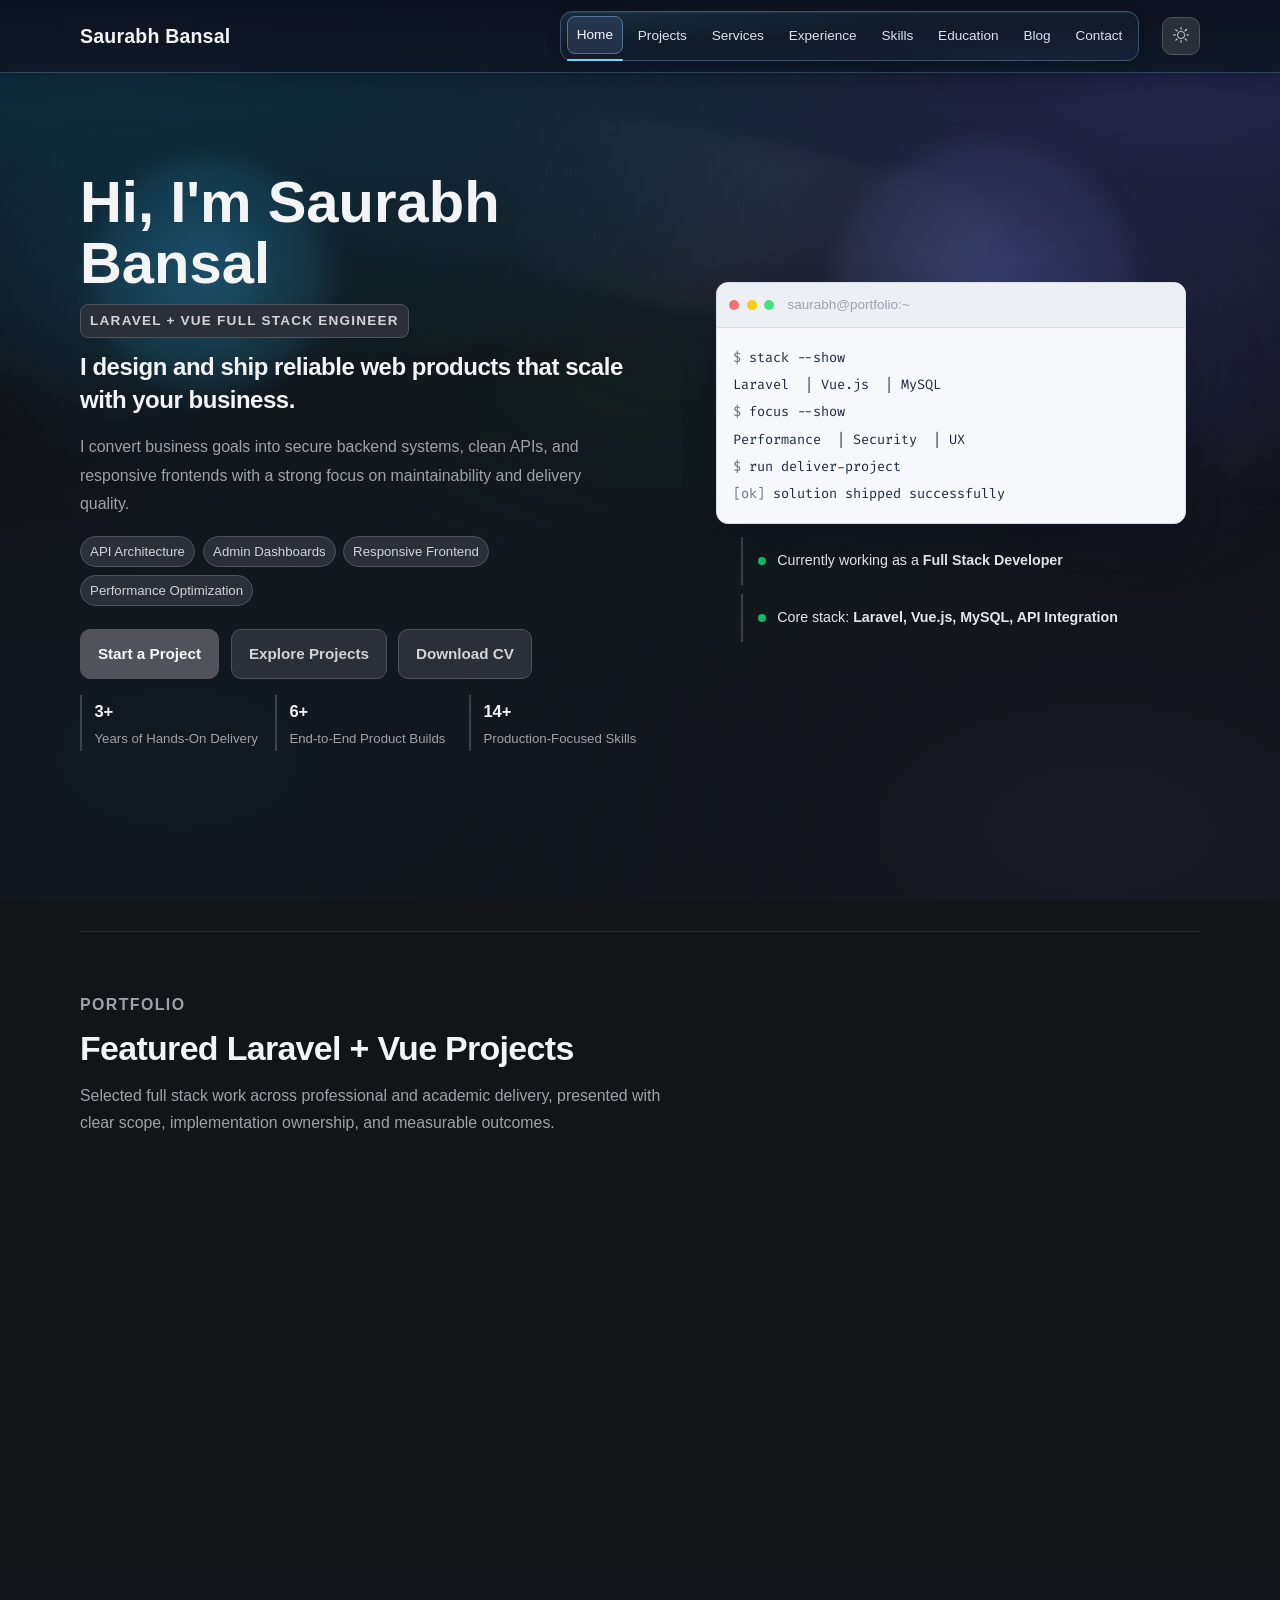
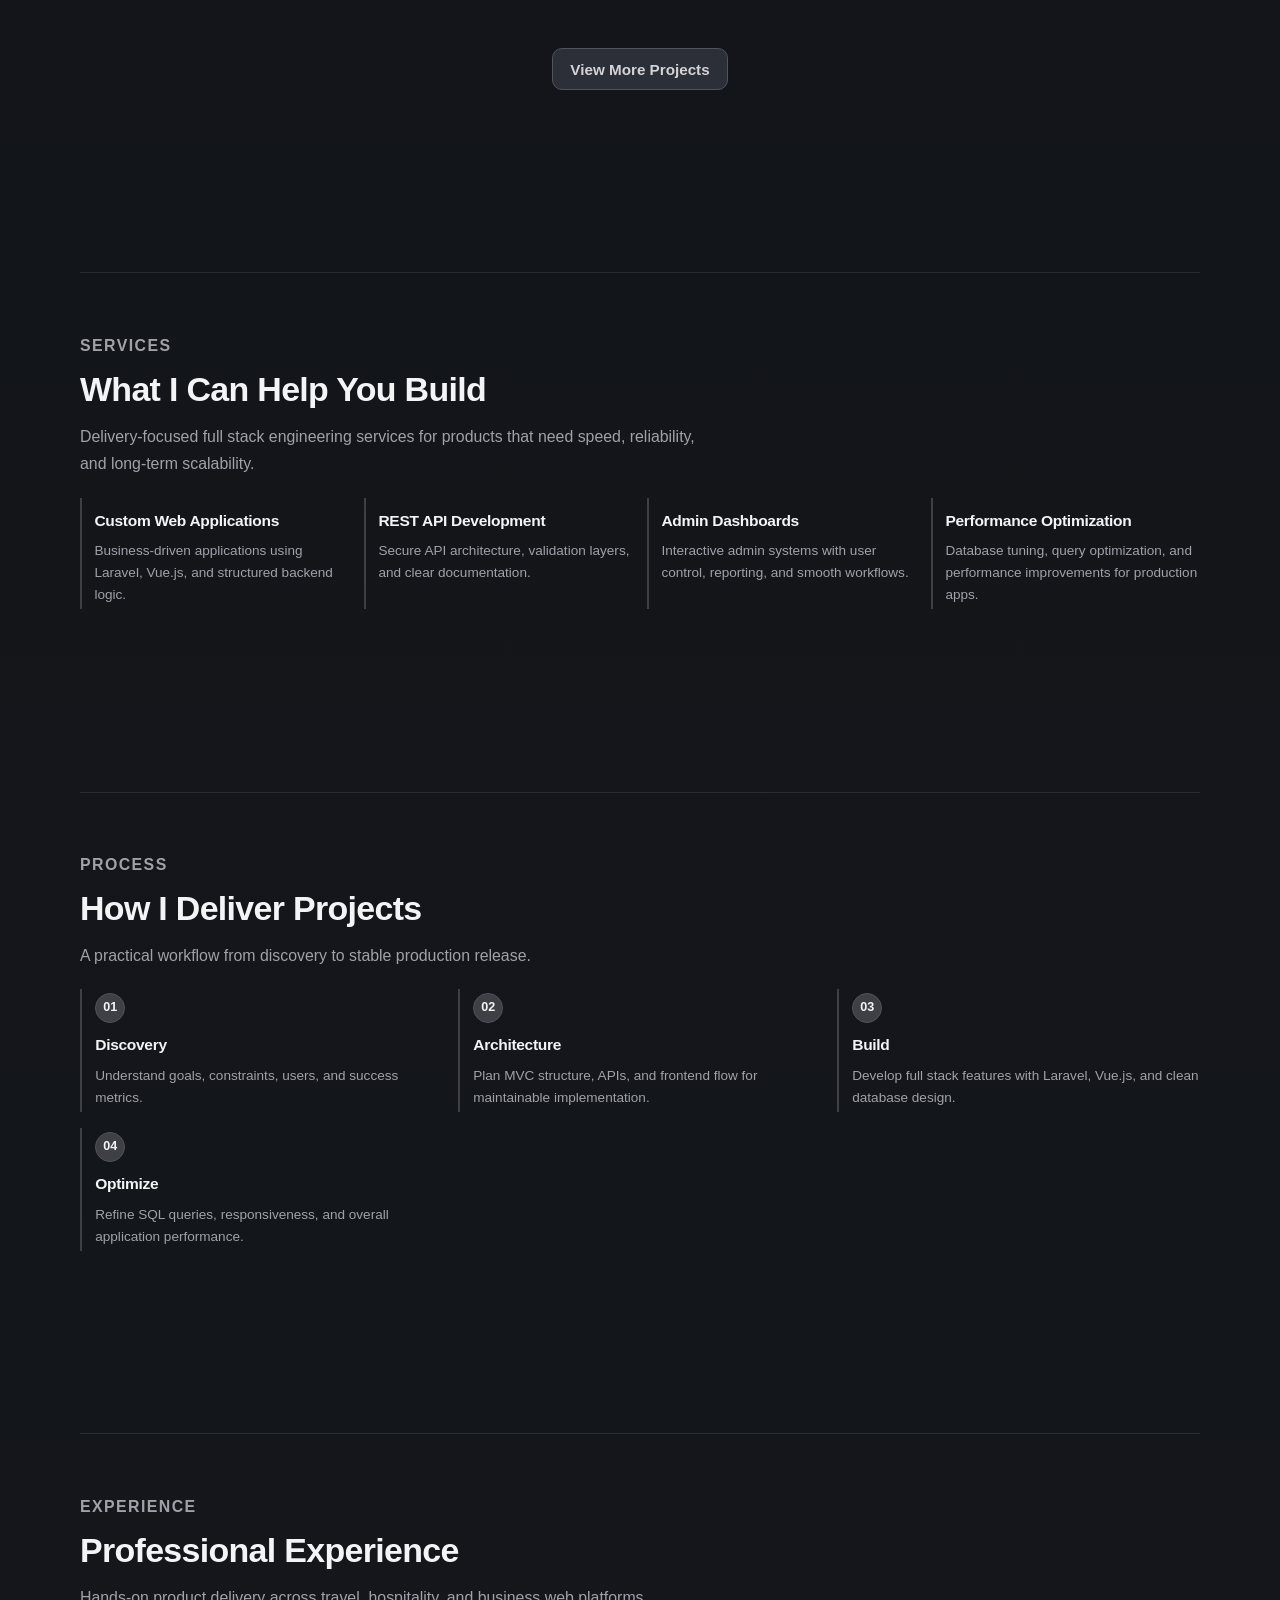
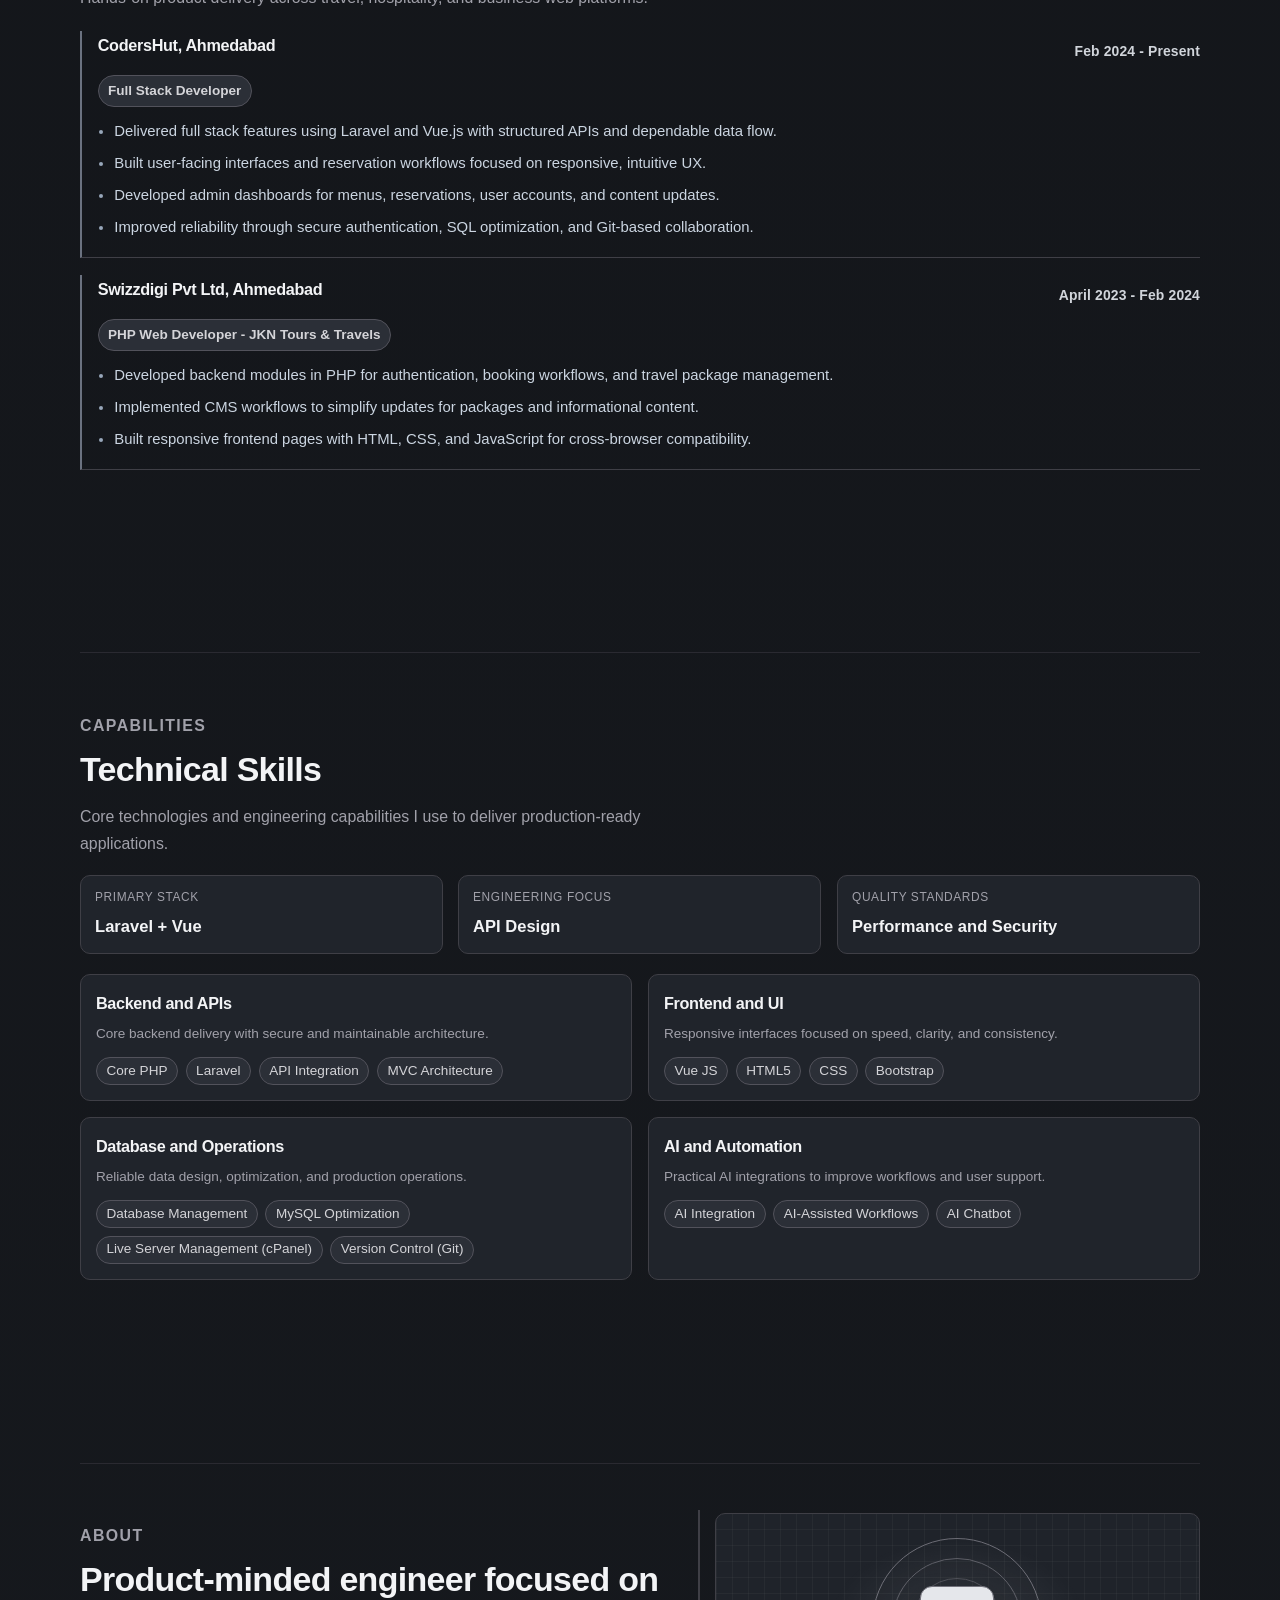
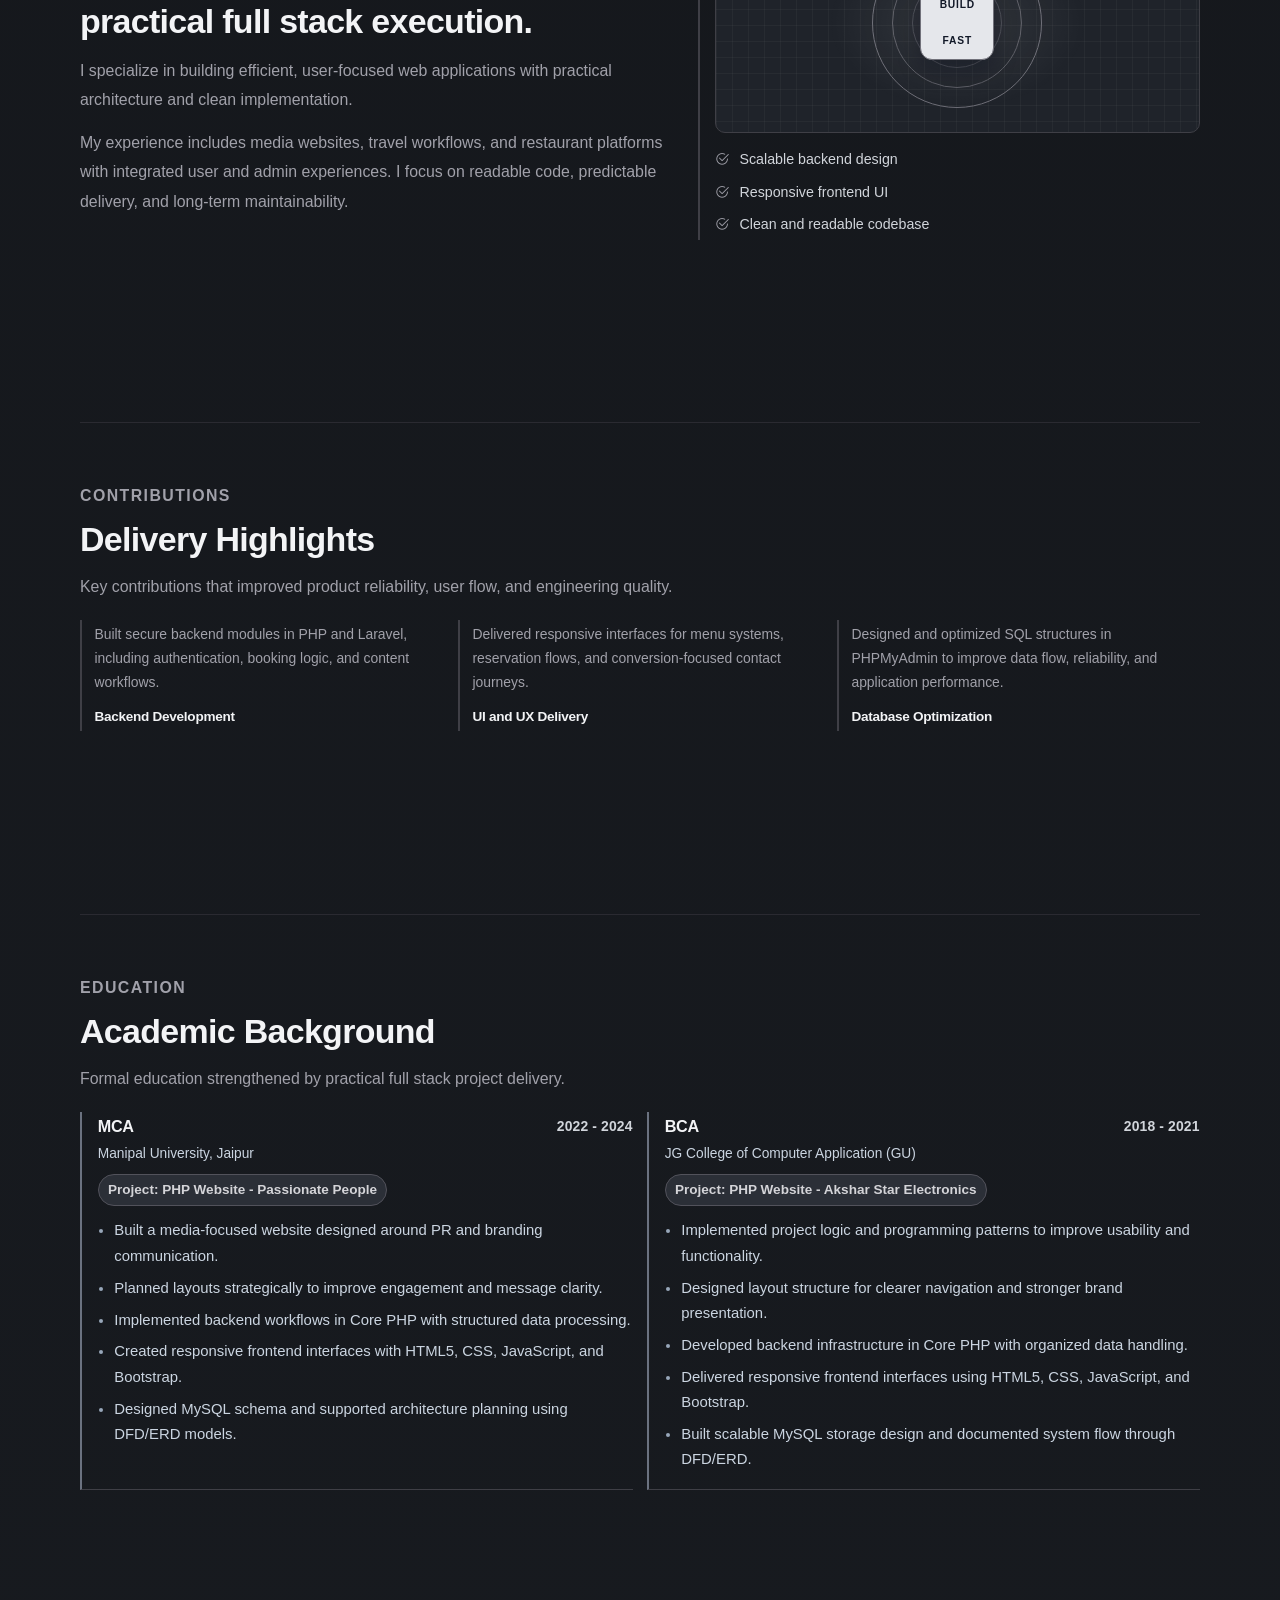
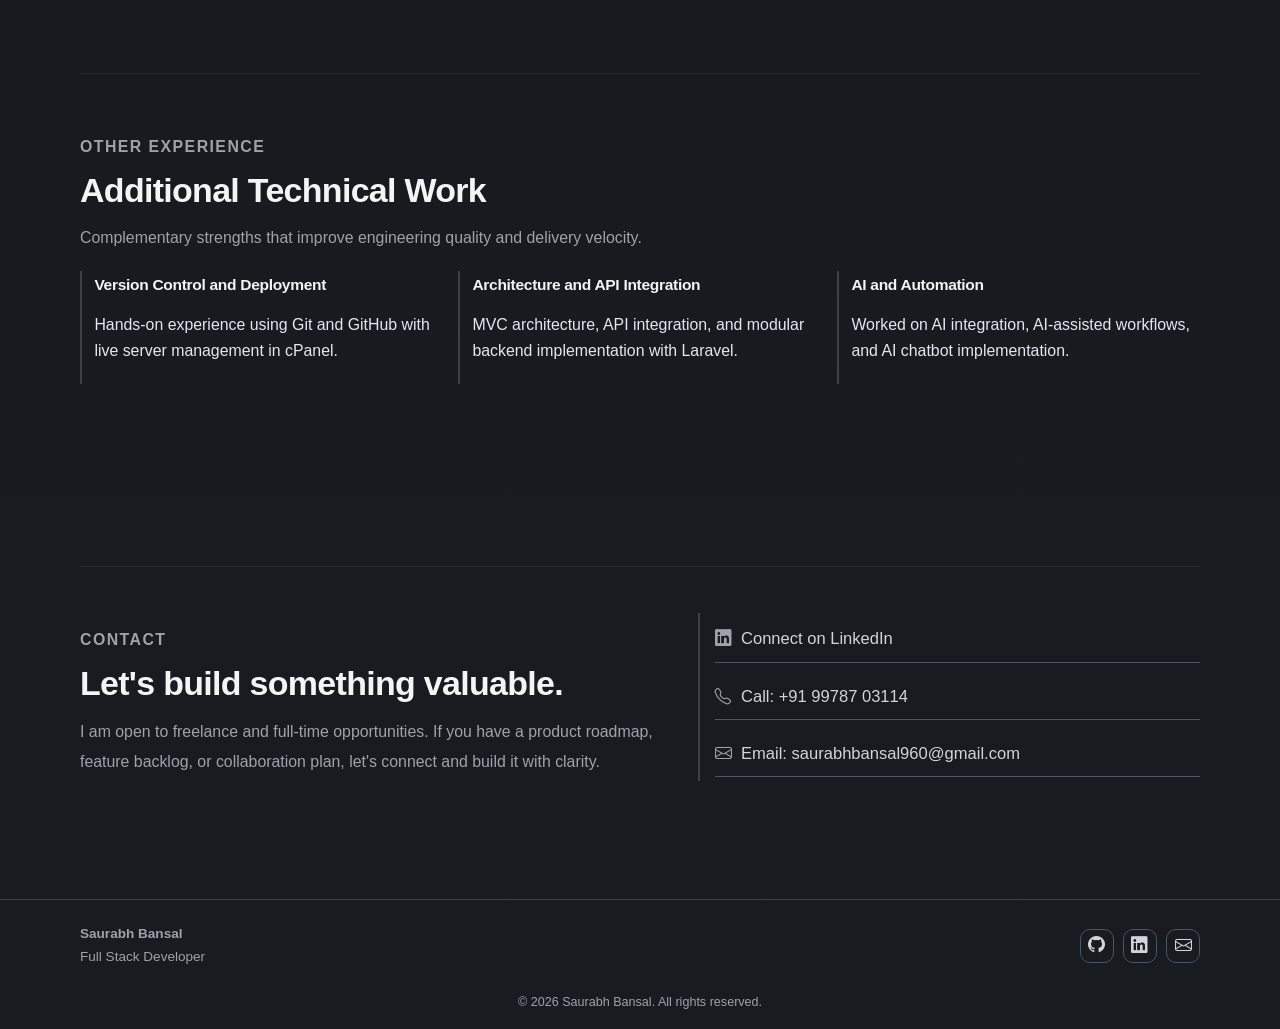
==== index.html @ fc2e07f8 "Light theme optimized" ====
<!DOCTYPE html>
<html lang="en">
  <head>
    <meta charset="utf-8" />
    <meta http-equiv="X-UA-Compatible" content="IE=edge" />
    <title>Saurabh Bansal | Laravel + Vue Full Stack Developer</title>
    <meta name="viewport" content="width=device-width, initial-scale=1" />
    <meta
      name="description"
      content="Saurabh Bansal is a Laravel + Vue full stack developer building scalable web applications, secure APIs, responsive dashboards, and performance-focused digital products."
    />
    <meta
      name="keywords"
      content="Saurabh Bansal, Laravel Developer, Vue.js Developer, Full Stack Developer, PHP Developer, MySQL, REST API Development, Admin Dashboard Development, Portfolio"
    />
    <meta name="robots" content="index, follow" />
    <meta name="author" content="Saurabh Bansal" />
    <link rel="canonical" href="/" />
    <meta property="og:type" content="website" />
    <meta property="og:title" content="Saurabh Bansal | Laravel + Vue Full Stack Developer" />
    <meta
      property="og:description"
      content="Portfolio of Saurabh Bansal featuring Laravel + Vue projects, API architecture, responsive UI delivery, and full stack engineering work."
    />
    <meta property="og:site_name" content="Saurabh Bansal Portfolio" />
    <meta property="og:image" content="assets/images/logo.png" />
    <meta property="og:url" content="/" />
    <meta name="twitter:card" content="summary_large_image" />
    <meta name="twitter:title" content="Saurabh Bansal | Laravel + Vue Full Stack Developer" />
    <meta
      name="twitter:description"
      content="Explore Laravel + Vue case studies, technical skills, and full stack delivery highlights by Saurabh Bansal."
    />
    <meta name="twitter:image" content="assets/images/logo.png" />

    <link
      href="https://cdn.jsdelivr.net/npm/bootstrap-icons@1.13.1/font/bootstrap-icons.min.css"
      rel="stylesheet"
    />
    <link rel="stylesheet" href="assets/css/style.css" />
    <script src="assets/js/app.js" defer></script>

    <script type="application/ld+json">
      {
        "@context": "https://schema.org",
        "@type": "Person",
        "name": "Saurabh Bansal",
        "jobTitle": "Laravel + Vue Full Stack Developer",
        "description": "Full stack developer specializing in Laravel, Vue.js, API integration, MySQL optimization, and responsive web application delivery.",
        "email": "mailto:saurabhbansal960@gmail.com",
        "telephone": "+91 99787 03114",
        "url": "/",
        "image": "assets/images/logo.png",
        "nationality": "Indian",
        "sameAs": [
          "https://github.com/saurabhbansal999",
          "https://www.linkedin.com/in/saurabh-bansal-b73b09207/"
        ],
        "knowsAbout": [
          "Laravel",
          "Vue.js",
          "Inertia.js",
          "Bootstrap",
          "REST API",
          "MySQL",
          "PHP",
          "Full Stack Development",
          "AI Integration",
          "AI Chatbot"
        ]
      }
    </script>
  </head>

  <body>
    <header class="site-header">
      <div class="container header-inner">
        <a href="#home" class="brand">
          <span>Saurabh Bansal</span>
        </a>

        <div class="header-actions">
          <nav id="navMenu" class="main-nav" aria-label="Primary">
            <a href="#home">Home</a>
            <a href="#projects">Projects</a>
            <a href="#services">Services</a>
            <a href="#experience">Experience</a>
            <a href="#skills">Skills</a>
            <a href="#education">Education</a>
            <a href="#blog">Blog</a>
            <a href="#contact">Contact</a>
          </nav>
        </div>

        <div class="header-controls">
          <button id="themeToggle" class="btn btn-secondary theme-toggle" type="button" aria-label="Toggle theme">
            <i class="bi bi-moon-stars"></i>
          </button>

          <button
            class="menu-toggle"
            id="menuToggle"
            aria-label="Toggle navigation"
            aria-expanded="false"
            aria-controls="navMenu"
          >
            <span></span>
            <span></span>
            <span></span>
          </button>
        </div>
      </div>
    </header>

    <main>
      <section id="home" class="section hero-section">
        <div class="container hero-grid">
          <div class="hero-content fade-in">
            <p class="hero-name">Hi, I'm Saurabh Bansal</p>
            <p class="eyebrow hero-highlight">Laravel + Vue Full Stack Engineer</p>
            <h1 class="hero-small">I design and ship reliable web products that scale with your business.</h1>
            <p class="lead">
              I convert business goals into secure backend systems, clean APIs,
              and responsive frontends with a strong focus on maintainability and delivery quality.
            </p>
            <div class="hero-pills" aria-label="Core capabilities">
              <span>API Architecture</span>
              <span>Admin Dashboards</span>
              <span>Responsive Frontend</span>
              <span>Performance Optimization</span>
            </div>
            <div class="hero-actions">
              <a href="#contact" class="btn btn-primary">Start a Project</a>
              <a href="#projects" class="btn btn-secondary">Explore Projects</a>
              <a href="assets/pdf/Saurabh's CV.pdf" download class="btn btn-secondary">
                Download CV
              </a>
            </div>
            <div class="hero-stats" aria-label="Experience highlights">
              <article class="stat-card">
                <p class="stat-value">3+</p>
                <p class="stat-label">Years of Hands-On Delivery</p>
              </article>
              <article class="stat-card">
                <p class="stat-value">6+</p>
                <p class="stat-label">End-to-End Product Builds</p>
              </article>
              <article class="stat-card">
                <p class="stat-value">14+</p>
                <p class="stat-label">Production-Focused Skills</p>
              </article>
            </div>
          </div>

          <div class="hero-visual fade-in-delay">
            <div class="code-showcase terminal-showcase" aria-label="Terminal preview">
              <div class="code-head terminal-head">
                <span class="dot red"></span>
                <span class="dot yellow"></span>
                <span class="dot green"></span>
                <span class="file-name">saurabh@portfolio:~</span>
              </div>
              <pre><code><span class="prompt">$</span> stack --show
Laravel  | Vue.js  | MySQL
<span class="prompt">$</span> focus --show
Performance  | Security  | UX
<span class="prompt">$</span> run deliver-project
<span class="ok">[ok]</span> solution shipped successfully</code></pre>
            </div>
            <div class="hero-snapshot" aria-label="Current role and stack">
              <div class="status-card">
                <span class="status-dot" aria-hidden="true"></span>
                Currently working as a <strong>Full Stack Developer</strong>
              </div>
              <div class="status-card">
                <span class="status-dot" aria-hidden="true"></span>
                Core stack: <strong>Laravel, Vue.js, MySQL, API Integration</strong>
              </div>
            </div>
          </div>
        </div>
      </section>

      <section id="projects" class="section">
        <div class="container">
          <div class="section-head">
            <p class="eyebrow">Portfolio</p>
            <h2>Featured Laravel + Vue Projects</h2>
            <p>
              Selected full stack work across professional and academic delivery,
              presented with clear scope, implementation ownership, and measurable outcomes.
            </p>
          </div>

          <div id="projectsGrid" class="projects-grid"></div>

          <div class="center-wrap">
            <button id="viewAllProjects" class="btn btn-secondary" type="button">
              View More Projects
            </button>
          </div>
        </div>
      </section>

      <section id="services" class="section">
        <div class="container">
          <div class="section-head">
            <p class="eyebrow">Services</p>
            <h2>What I Can Help You Build</h2>
            <p>
              Delivery-focused full stack engineering services for products that need
              speed, reliability, and long-term scalability.
            </p>
          </div>
          <div class="services-grid">
            <article class="info-card">
              <h3>Custom Web Applications</h3>
              <p>Business-driven applications using Laravel, Vue.js, and structured backend logic.</p>
            </article>
            <article class="info-card">
              <h3>REST API Development</h3>
              <p>Secure API architecture, validation layers, and clear documentation.</p>
            </article>
            <article class="info-card">
              <h3>Admin Dashboards</h3>
              <p>Interactive admin systems with user control, reporting, and smooth workflows.</p>
            </article>
            <article class="info-card">
              <h3>Performance Optimization</h3>
              <p>Database tuning, query optimization, and performance improvements for production apps.</p>
            </article>
          </div>
        </div>
      </section>

      <section id="process" class="section">
        <div class="container">
          <div class="section-head">
            <p class="eyebrow">Process</p>
            <h2>How I Deliver Projects</h2>
            <p>A practical workflow from discovery to stable production release.</p>
          </div>
          <div class="process-grid">
            <article class="process-step"><span>01</span><h3>Discovery</h3><p>Understand goals, constraints, users, and success metrics.</p></article>
            <article class="process-step"><span>02</span><h3>Architecture</h3><p>Plan MVC structure, APIs, and frontend flow for maintainable implementation.</p></article>
            <article class="process-step"><span>03</span><h3>Build</h3><p>Develop full stack features with Laravel, Vue.js, and clean database design.</p></article>
            <article class="process-step"><span>04</span><h3>Optimize</h3><p>Refine SQL queries, responsiveness, and overall application performance.</p></article>
          </div>
        </div>
      </section>

      <section id="experience" class="section">
        <div class="container">
          <div class="section-head">
            <p class="eyebrow">Experience</p>
            <h2>Professional Experience</h2>
            <p>Hands-on product delivery across travel, hospitality, and business web platforms.</p>
          </div>
          <div class="timeline">
            <article class="timeline-item">
              <div class="timeline-top">
                <h3>CodersHut, Ahmedabad</h3>
                <p class="timeline-meta">Feb 2024 - Present</p>
              </div>
              <p class="timeline-role">Full Stack Developer</p>
              <ul class="detail-list">
                <li>Delivered full stack features using Laravel and Vue.js with structured APIs and dependable data flow.</li>
                <li>Built user-facing interfaces and reservation workflows focused on responsive, intuitive UX.</li>
                <li>Developed admin dashboards for menus, reservations, user accounts, and content updates.</li>
                <li>Improved reliability through secure authentication, SQL optimization, and Git-based collaboration.</li>
              </ul>
            </article>
            <article class="timeline-item">
              <div class="timeline-top">
                <h3>Swizzdigi Pvt Ltd, Ahmedabad</h3>
                <p class="timeline-meta">April 2023 - Feb 2024</p>
              </div>
              <p class="timeline-role">PHP Web Developer - JKN Tours & Travels</p>
              <ul class="detail-list">
                <li>Developed backend modules in PHP for authentication, booking workflows, and travel package management.</li>
                <li>Implemented CMS workflows to simplify updates for packages and informational content.</li>
                <li>Built responsive frontend pages with HTML, CSS, and JavaScript for cross-browser compatibility.</li>
              </ul>
            </article>
          </div>
        </div>
      </section>

      <section id="skills" class="section">
        <div class="container">
          <div class="section-head">
            <p class="eyebrow">Capabilities</p>
            <h2>Technical Skills</h2>
            <p>
              Core technologies and engineering capabilities I use to deliver production-ready applications.
            </p>
          </div>

          <div class="skills-summary">
            <div class="metric-card">
              <p class="metric-label">Primary Stack</p>
              <p class="metric-value">Laravel + Vue</p>
            </div>
            <div class="metric-card">
              <p class="metric-label">Engineering Focus</p>
              <p class="metric-value">API Design</p>
            </div>
            <div class="metric-card">
              <p class="metric-label">Quality Standards</p>
              <p class="metric-value">Performance and Security</p>
            </div>
          </div>

          <div class="skills-grid">
            <article class="skill-cluster">
              <h3>Backend and APIs</h3>
              <p class="skill-note">Core backend delivery with secure and maintainable architecture.</p>
              <ul class="skill-list">
                <li><span>Core PHP</span></li>
                <li><span>Laravel</span></li>
                <li><span>API Integration</span></li>
                <li><span>MVC Architecture</span></li>
              </ul>
            </article>
            <article class="skill-cluster">
              <h3>Frontend and UI</h3>
              <p class="skill-note">Responsive interfaces focused on speed, clarity, and consistency.</p>
              <ul class="skill-list">
                <li><span>Vue JS</span></li>
                <li><span>HTML5</span></li>
                <li><span>CSS</span></li>
                <li><span>Bootstrap</span></li>
              </ul>
            </article>
            <article class="skill-cluster">
              <h3>Database and Operations</h3>
              <p class="skill-note">Reliable data design, optimization, and production operations.</p>
              <ul class="skill-list">
                <li><span>Database Management</span></li>
                <li><span>MySQL Optimization</span></li>
                <li><span>Live Server Management (cPanel)</span></li>
                <li><span>Version Control (Git)</span></li>
              </ul>
            </article>
            <article class="skill-cluster">
              <h3>AI and Automation</h3>
              <p class="skill-note">Practical AI integrations to improve workflows and user support.</p>
              <ul class="skill-list">
                <li><span>AI Integration</span></li>
                <li><span>AI-Assisted Workflows</span></li>
                <li><span>AI Chatbot</span></li>
              </ul>
            </article>
          </div>
        </div>
      </section>

      <section id="about" class="section">
        <div class="container about-grid">
          <div>
            <div class="section-head left">
              <p class="eyebrow">About</p>
              <h2>Product-minded engineer focused on practical full stack execution.</h2>
            </div>
            <p class="about-text">
              I specialize in building efficient, user-focused web applications
              with practical architecture and clean implementation.
            </p>
            <p class="about-text">
              My experience includes media websites, travel workflows, and
              restaurant platforms with integrated user and admin experiences.
              I focus on readable code, predictable delivery, and long-term maintainability.
            </p>
          </div>

          <aside class="about-panel">
            <div class="about-crazy" aria-hidden="true">
              <span class="orbit orbit-a"></span>
              <span class="orbit orbit-b"></span>
              <span class="orbit orbit-c"></span>
              <div class="core-chip">
                <span>BUILD</span>
                <span>FAST</span>
              </div>
            </div>
            <ul>
              <li><i class="bi bi-check2-circle"></i> Scalable backend design</li>
              <li><i class="bi bi-check2-circle"></i> Responsive frontend UI</li>
              <li><i class="bi bi-check2-circle"></i> Clean and readable codebase</li>
            </ul>
          </aside>
        </div>
      </section>

      <section id="testimonials" class="section">
        <div class="container">
          <div class="section-head">
            <p class="eyebrow">Contributions</p>
            <h2>Delivery Highlights</h2>
            <p>Key contributions that improved product reliability, user flow, and engineering quality.</p>
          </div>
          <div class="testimonial-grid">
            <article class="testimonial-card">
              <p>Built secure backend modules in PHP and Laravel, including authentication, booking logic, and content workflows.</p>
              <h3>Backend Development</h3>
            </article>
            <article class="testimonial-card">
              <p>Delivered responsive interfaces for menu systems, reservation flows, and conversion-focused contact journeys.</p>
              <h3>UI and UX Delivery</h3>
            </article>
            <article class="testimonial-card">
              <p>Designed and optimized SQL structures in PHPMyAdmin to improve data flow, reliability, and application performance.</p>
              <h3>Database Optimization</h3>
            </article>
          </div>
        </div>
      </section>

      <section id="education" class="section">
        <div class="container">
          <div class="section-head">
            <p class="eyebrow">Education</p>
            <h2>Academic Background</h2>
            <p>Formal education strengthened by practical full stack project delivery.</p>
          </div>
          <div class="cert-grid">
            <article class="edu-card">
              <div class="edu-top">
                <h3>MCA</h3>
                <p class="edu-meta">2022 - 2024</p>
              </div>
              <p class="edu-org">Manipal University, Jaipur</p>
              <p class="timeline-role edu-role">Project: PHP Website - Passionate People</p>
              <ul class="detail-list">
                <li>Built a media-focused website designed around PR and branding communication.</li>
                <li>Planned layouts strategically to improve engagement and message clarity.</li>
                <li>Implemented backend workflows in Core PHP with structured data processing.</li>
                <li>Created responsive frontend interfaces with HTML5, CSS, JavaScript, and Bootstrap.</li>
                <li>Designed MySQL schema and supported architecture planning using DFD/ERD models.</li>
              </ul>
            </article>
            <article class="edu-card">
              <div class="edu-top">
                <h3>BCA</h3>
                <p class="edu-meta">2018 - 2021</p>
              </div>
              <p class="edu-org">JG College of Computer Application (GU)</p>
              <p class="timeline-role edu-role">Project: PHP Website - Akshar Star Electronics</p>
              <ul class="detail-list">
                <li>Implemented project logic and programming patterns to improve usability and functionality.</li>
                <li>Designed layout structure for clearer navigation and stronger brand presentation.</li>
                <li>Developed backend infrastructure in Core PHP with organized data handling.</li>
                <li>Delivered responsive frontend interfaces using HTML5, CSS, JavaScript, and Bootstrap.</li>
                <li>Built scalable MySQL storage design and documented system flow through DFD/ERD.</li>
              </ul>
            </article>
          </div>
        </div>
      </section>

      <section id="blog" class="section">
        <div class="container">
          <div class="section-head">
            <p class="eyebrow">Other Experience</p>
            <h2>Additional Technical Work</h2>
            <p>Complementary strengths that improve engineering quality and delivery velocity.</p>
          </div>
          <div class="blog-grid">
            <article class="info-card"><h3>Version Control and Deployment</h3><p>Hands-on experience using Git and GitHub with live server management in cPanel.</p></article>
            <article class="info-card"><h3>Architecture and API Integration</h3><p>MVC architecture, API integration, and modular backend implementation with Laravel.</p></article>
            <article class="info-card"><h3>AI and Automation</h3><p>Worked on AI integration, AI-assisted workflows, and AI chatbot implementation.</p></article>
          </div>
        </div>
      </section>

      <section id="contact" class="section">
        <div class="container contact-grid">
          <div>
            <div class="section-head left">
              <p class="eyebrow">Contact</p>
              <h2>Let's build something valuable.</h2>
            </div>
            <p class="about-text">
              I am open to freelance and full-time opportunities.
              If you have a product roadmap, feature backlog, or collaboration plan,
              let's connect and build it with clarity.
            </p>
          </div>

          <div class="contact-card">
            <a
              href="https://www.linkedin.com/in/saurabh-bansal-b73b09207"
              target="_blank"
              rel="noopener noreferrer"
            >
              <i class="bi bi-linkedin"></i>
              <span>Connect on LinkedIn</span>
            </a>
            <a href="tel:+919978703114">
              <i class="bi bi-telephone"></i>
              <span>Call: +91 99787 03114</span>
            </a>
            <a href="mailto:saurabhbansal960@gmail.com">
              <i class="bi bi-envelope"></i>
              <span>Email: saurabhbansal960@gmail.com</span>
            </a>
          </div>
        </div>
      </section>
    </main>

    <footer class="site-footer">
      <div class="container footer-inner">
        <div>
          <p class="footer-brand">Saurabh Bansal</p>
          <p>Full Stack Developer</p>
        </div>
        <div class="footer-links">
          <a href="https://github.com/saurabhbansal999" target="_blank" rel="noopener noreferrer">
            <i class="bi bi-github"></i>
          </a>
          <a
            href="https://www.linkedin.com/in/saurabh-bansal-b73b09207"
            target="_blank"
            rel="noopener noreferrer"
          >
            <i class="bi bi-linkedin"></i>
          </a>
          <a href="mailto:saurabhbansal960@gmail.com">
            <i class="bi bi-envelope"></i>
          </a>
        </div>
      </div>
      <p class="copyright">&copy; 2026 Saurabh Bansal. All rights reserved.</p>
    </footer>
  </body>
</html>
---- assets/css/style.css ----
@font-face {
    font-family: 'Fira Code';
    src: url('../fonts/static/FiraCode-Regular.ttf') format('truetype');
    font-weight: 400;
    font-style: normal;
    font-display: swap;
}

@font-face {
    font-family: 'Fira Code';
    src: url('../fonts/static/FiraCode-Medium.ttf') format('truetype');
    font-weight: 500;
    font-style: normal;
    font-display: swap;
}

@font-face {
    font-family: 'Fira Code';
    src: url('../fonts/static/FiraCode-SemiBold.ttf') format('truetype');
    font-weight: 600;
    font-style: normal;
    font-display: swap;
}

:root {
    --bg: #f2f5f9;
    --surface: #ffffff;
    --surface-alt: #f8fafc;
    --text: #0f172a;
    --muted: #526074;
    --line: #d2dae6;
    --line-soft: #e7edf4;
    --primary: #374151;
    --primary-soft: #f1f3f6;
    --shadow: 0 8px 20px rgba(15, 23, 42, 0.06);
    --radius: 14px;
    --max-width: 1120px;
    --section-space: clamp(3.6rem, 7vw, 5.6rem);
    --card-radius: 12px;
    --card-padding: 0.95rem;
}

* {
    box-sizing: border-box;
}

html {
    font-size: clamp(15px, 0.2vw + 14px, 17px);
    scroll-behavior: smooth;
}

body {
    margin: 0;
    position: relative;
    font-family: "Segoe UI", "Inter", "Roboto", "Helvetica Neue", Arial, sans-serif;
    color: var(--text);
    background: linear-gradient(180deg, #f2f5f9 0%, #f8fafc 100%);
    line-height: 1.65;
    text-size-adjust: 100%;
    -webkit-text-size-adjust: 100%;
}

body::before {
    content: "";
    position: fixed;
    inset: 0;
    pointer-events: none;
    z-index: 0;
    opacity: 0.75;
    background:
        radial-gradient(95% 65% at 12% 4%, rgba(14, 165, 233, 0.09), transparent 64%),
        radial-gradient(85% 60% at 88% 10%, rgba(99, 102, 241, 0.08), transparent 62%),
        radial-gradient(70% 56% at 50% 42%, rgba(34, 197, 94, 0.05), transparent 68%),
        radial-gradient(78% 62% at 14% 84%, rgba(14, 165, 233, 0.05), transparent 66%),
        radial-gradient(78% 62% at 86% 92%, rgba(99, 102, 241, 0.05), transparent 66%);
}

body > * {
    position: relative;
    z-index: 1;
}

h1, h2, h3, h4, h5, h6,
p,
li,
a,
span,
small,
strong,
button {
    overflow-wrap: anywhere;
}

.section-head p,
.lead,
.about-text,
.project-desc,
.timeline-item p,
.detail-list li,
.info-card p,
.process-step p,
.testimonial-card p,
.project-modal-section p,
.project-modal-section li {
    font-size: clamp(0.83rem, 0.24vw + 0.79rem, 0.96rem);
}

.project-title,
.section-head h2,
.timeline-item h3,
.edu-top h3,
.info-card h3,
.testimonial-card h3,
.project-modal-head h3 {
    overflow-wrap: anywhere;
    min-width: 0;
}

a {
    color: inherit;
    text-decoration: none;
}

.container {
    width: min(100% - 2rem, var(--max-width));
    margin-inline: auto;
}

.site-header {
    position: sticky;
    top: 0;
    z-index: 1000;
    background: rgba(255, 255, 255, 0.94);
    backdrop-filter: blur(12px);
    border-bottom: 1px solid var(--line-soft);
    box-shadow: 0 4px 16px rgba(15, 23, 42, 0.04);
}

.header-inner {
    min-height: 72px;
    display: flex;
    align-items: center;
    justify-content: space-between;
    gap: 0.85rem;
}

.brand {
    display: inline-flex;
    align-items: center;
    gap: 0;
    font-weight: 700;
    color: #0f172a;
    letter-spacing: 0.01em;
    transition: transform 0.2s ease;
    font-size: 1.18rem;
}

.brand:hover {
    transform: translateY(-1px);
}

.header-actions {
    margin-left: auto;
    display: flex;
    align-items: center;
    gap: 0.65rem;
}

.header-controls {
    display: inline-flex;
    align-items: center;
    gap: 0.5rem;
    margin-left: 0.55rem;
}

.main-nav {
    display: flex;
    align-items: center;
    gap: 0.3rem;
    padding: 0.34rem;
    border: 1px solid var(--line-soft);
    border-radius: 12px;
    background: rgba(255, 255, 255, 0.92);
    box-shadow: inset 0 1px 0 rgba(255, 255, 255, 0.9);
    flex-wrap: nowrap;
    position: relative;
}

.main-nav a {
    font-size: clamp(0.78rem, 0.08vw + 0.76rem, 0.86rem);
    color: #334155;
    padding: 0.38rem 0.54rem;
    border-radius: 8px;
    border: 1px solid transparent;
    transition: color 0.2s ease, border-color 0.2s ease, background-color 0.2s ease, transform 0.2s ease;
    white-space: nowrap;
}

.nav-indicator {
    position: absolute;
    left: 0;
    bottom: -1px;
    height: 2px;
    width: 0;
    border-radius: 999px;
    background: var(--primary);
    transform: translateX(0);
    opacity: 0;
    transition: transform 0.24s ease, width 0.24s ease, opacity 0.2s ease;
    pointer-events: none;
}

.main-nav a:hover,
.main-nav a.active {
    color: var(--primary);
    border-color: #d5dbe5;
    background: #f3f5f8;
    transform: translateY(-1px);
}

.main-nav a:focus-visible,
.theme-toggle:focus-visible,
.menu-toggle:focus-visible {
    outline: 2px solid #c7cfda;
    outline-offset: 2px;
}

.menu-toggle {
    display: none;
    border: 1px solid #d6dee8;
    background: #f1f4f9;
    padding: 0.5rem;
    width: 38px;
    height: 38px;
    border-radius: 10px;
    flex-direction: column;
    justify-content: center;
    align-items: center;
    gap: 4px;
    transition: background-color 0.2s ease, border-color 0.2s ease;
}

.menu-toggle span {
    display: block;
    width: 16px;
    height: 2px;
    background: #1f2937;
    border-radius: 999px;
    transform-origin: center;
    transition: transform 0.2s ease, opacity 0.2s ease;
}

.menu-toggle:hover {
    background: #e8edf6;
    border-color: #c9d4e3;
}

.menu-toggle.active span:nth-child(1) {
    transform: translateY(6px) rotate(45deg);
}

.menu-toggle.active span:nth-child(2) {
    opacity: 0;
}

.menu-toggle.active span:nth-child(3) {
    transform: translateY(-6px) rotate(-45deg);
}

.theme-toggle {
    padding: 0;
    width: 38px;
    height: 38px;
    min-width: 38px;
    font-size: 0.9rem;
    border-radius: 9px;
    box-shadow: none;
    display: inline-flex;
    align-items: center;
    justify-content: center;
}

.theme-toggle i {
    font-size: 1rem;
}

.section {
    padding-block: var(--section-space);
}

.section .container {
    position: relative;
}

.section:not(.hero-section) .container {
    padding-block: 0.2rem;
}

.section + .section .container {
    border-top: 1px solid var(--line-soft);
    padding-top: clamp(2rem, 4vw, 2.8rem);
}

.hero-section {
    padding-top: clamp(3.2rem, 8vw, 6rem);
    position: relative;
    overflow: clip;
    --hero-shift: 0px;
    --hero-rot: 0deg;
    --hero-glow: 0;
    --hero-mx: 0;
    --hero-my: 0;
    --hero-bend: 0deg;
    isolation: isolate;
    background:
        radial-gradient(130% 90% at 8% -10%, rgba(14, 165, 233, 0.08), transparent 58%),
        radial-gradient(120% 95% at 95% 0%, rgba(99, 102, 241, 0.09), transparent 60%);
}

.hero-section::before,
.hero-section::after {
    content: "";
    position: absolute;
    border-radius: 999px;
    pointer-events: none;
    z-index: 0;
    opacity: calc(0.1 + (var(--hero-glow) * 0.16));
    filter: blur(14px);
    transition: opacity 220ms ease-out;
}

.hero-section::before {
    width: clamp(180px, 30vw, 360px);
    height: clamp(180px, 30vw, 360px);
    top: clamp(8px, 4vw, 40px);
    left: clamp(-80px, -5vw, -20px);
    background: radial-gradient(circle, rgba(14, 165, 233, 0.28) 0%, rgba(14, 165, 233, 0) 72%);
    transform: translateY(calc(var(--hero-shift) * 0.5));
}

.hero-section::after {
    width: clamp(220px, 34vw, 410px);
    height: clamp(220px, 34vw, 410px);
    top: clamp(38px, 10vw, 90px);
    right: clamp(-110px, -6vw, -30px);
    background: radial-gradient(circle, rgba(99, 102, 241, 0.26) 0%, rgba(99, 102, 241, 0) 74%);
    transform: translateY(calc(var(--hero-shift) * 0.72));
}

.hero-grid {
    display: grid;
    grid-template-columns: 1.15fr 1fr;
    gap: clamp(1.4rem, 4vw, 3rem);
    align-items: center;
    position: relative;
    z-index: 1;
    transform-style: preserve-3d;
    perspective: 1200px;
}

.hero-content {
    transform:
        translate3d(calc(var(--hero-mx) * -8px), calc(var(--hero-shift) * -0.55 + (var(--hero-my) * -8px)), 0)
        rotateX(calc(var(--hero-rot) * -0.3))
        rotateY(calc(var(--hero-bend) * -0.55));
    transition: transform 160ms ease-out;
    will-change: transform;
}

.hero-visual {
    transform:
        translate3d(calc(var(--hero-mx) * 10px), calc(var(--hero-shift) * 0.36 + (var(--hero-my) * 10px)), 0)
        rotateX(var(--hero-rot))
        rotateY(var(--hero-bend));
    transition: transform 160ms ease-out;
    will-change: transform;
}

.hero-section .code-showcase {
    transform: translateZ(28px);
    box-shadow:
        0 16px 36px rgba(15, 23, 42, 0.2),
        0 0 0 1px rgba(148, 163, 184, calc(var(--hero-glow) * 0.2));
    transition: box-shadow 180ms ease-out;
}

.hero-name,
.hero-highlight,
.hero-small,
.lead,
.hero-pills,
.hero-actions,
.hero-stats {
    transform-style: preserve-3d;
}

.hero-name { transform: translateZ(32px); }
.hero-highlight { transform: translateZ(38px); }
.hero-small { transform: translateZ(28px); }
.lead { transform: translateZ(24px); }
.hero-pills { transform: translateZ(26px); }
.hero-actions { transform: translateZ(30px); }
.hero-stats { transform: translateZ(20px); }

.hero-atmo {
    position: absolute;
    inset: 0;
    pointer-events: none;
    z-index: 0;
}

.hero-atmo .orb {
    position: absolute;
    border-radius: 999px;
    filter: blur(8px);
    opacity: 0.32;
    mix-blend-mode: normal;
    transform:
        translate3d(calc(var(--hero-mx) * var(--orb-x, 12px)), calc(var(--hero-shift) * var(--orb-sy, 0.6) + (var(--hero-my) * var(--orb-y, 12px))), 0)
        scale(calc(1 + (var(--hero-glow) * 0.12)));
    transition: transform 180ms ease-out, opacity 220ms ease-out;
    animation: hero-float 8s ease-in-out infinite;
}

.hero-atmo .orb-a {
    width: clamp(130px, 18vw, 220px);
    height: clamp(130px, 18vw, 220px);
    top: 11%;
    left: 8%;
    --orb-x: -10px;
    --orb-y: -8px;
    --orb-sy: 0.42;
    background: radial-gradient(circle, rgba(56, 189, 248, 0.42), rgba(56, 189, 248, 0));
}

.hero-atmo .orb-b {
    width: clamp(170px, 24vw, 280px);
    height: clamp(170px, 24vw, 280px);
    top: 9%;
    right: 12%;
    --orb-x: 12px;
    --orb-y: -10px;
    --orb-sy: 0.68;
    animation-delay: -2.4s;
    background: radial-gradient(circle, rgba(129, 140, 248, 0.38), rgba(129, 140, 248, 0));
}

.hero-atmo .beam {
    position: absolute;
    width: min(54vw, 540px);
    height: 180px;
    top: 8%;
    left: 38%;
    border-radius: 999px;
    background: linear-gradient(105deg, rgba(255, 255, 255, 0), rgba(255, 255, 255, 0.24), rgba(255, 255, 255, 0));
    filter: blur(10px);
    opacity: calc(0.12 + (var(--hero-glow) * 0.16));
    transform: rotate(12deg) translateY(calc(var(--hero-shift) * 0.5));
    animation: hero-beam 9s ease-in-out infinite;
}

body:not(.dark-theme) .hero-section .code-showcase {
    box-shadow:
        0 16px 36px rgba(15, 23, 42, 0.18),
        0 0 0 1px rgba(125, 167, 208, calc(var(--hero-glow) * 0.32));
}

body:not(.dark-theme) .hero-atmo .orb {
    filter: blur(12px);
}

body:not(.dark-theme) {
    background:
        radial-gradient(120% 100% at 0% 0%, rgba(16, 185, 129, 0.08), transparent 46%),
        radial-gradient(130% 110% at 100% 0%, rgba(14, 165, 233, 0.12), transparent 52%),
        linear-gradient(180deg, #eef6ff 0%, #f5f9ff 48%, #edf3fb 100%);
}

body:not(.dark-theme)::before {
    opacity: 0.74;
    background:
        radial-gradient(95% 65% at 12% 4%, rgba(14, 165, 233, 0.14), transparent 64%),
        radial-gradient(86% 62% at 88% 11%, rgba(37, 99, 235, 0.12), transparent 62%),
        radial-gradient(72% 58% at 50% 44%, rgba(16, 185, 129, 0.08), transparent 68%),
        radial-gradient(78% 62% at 14% 84%, rgba(56, 189, 248, 0.07), transparent 66%),
        radial-gradient(78% 62% at 86% 92%, rgba(59, 130, 246, 0.07), transparent 66%);
}

body:not(.dark-theme) .site-header {
    background: linear-gradient(180deg, rgba(255, 255, 255, 0.94) 0%, rgba(245, 251, 255, 0.9) 100%);
    border-bottom-color: #cfe0f3;
    box-shadow: 0 10px 24px rgba(9, 30, 66, 0.1);
}

body:not(.dark-theme) .main-nav {
    border-color: #c9ddef;
    background:
        radial-gradient(120% 120% at 0% 0%, rgba(56, 189, 248, 0.1), transparent 54%),
        radial-gradient(120% 120% at 100% 100%, rgba(59, 130, 246, 0.08), transparent 58%),
        rgba(255, 255, 255, 0.96);
}

body:not(.dark-theme) .main-nav a {
    color: #1f3554;
}

body:not(.dark-theme) .main-nav a:hover,
body:not(.dark-theme) .main-nav a.active {
    color: #0a4d7e;
    border-color: #b8d4ef;
    background: rgba(226, 241, 255, 0.92);
}

body:not(.dark-theme) .hero-section {
    background:
        radial-gradient(125% 90% at 8% -10%, rgba(14, 165, 233, 0.16), transparent 56%),
        radial-gradient(118% 92% at 95% 0%, rgba(37, 99, 235, 0.18), transparent 58%),
        linear-gradient(180deg, rgba(255, 255, 255, 0.64) 0%, rgba(238, 247, 255, 0.56) 100%);
}

body:not(.dark-theme) .hero-name {
    color: #0b1f3a;
    text-shadow: 0 1px 0 rgba(255, 255, 255, 0.7);
}

body:not(.dark-theme) .hero-highlight,
body:not(.dark-theme) .hero-pills span {
    color: #20496e;
    border-color: #c9dbef;
    background: linear-gradient(180deg, #f9fcff 0%, #edf5ff 100%);
}

body:not(.dark-theme) .btn-primary {
    background: linear-gradient(135deg, #0a5a94 0%, #0284c7 100%);
    border-color: #0284c7;
    box-shadow: 0 12px 24px rgba(2, 132, 199, 0.26);
}

body:not(.dark-theme) .btn-primary:hover {
    background: linear-gradient(135deg, #0a4f81 0%, #0369a1 100%);
    border-color: #0369a1;
}

body:not(.dark-theme) .btn-secondary,
body:not(.dark-theme) .theme-toggle {
    color: #1f3554;
    border-color: #cadbf0;
    background: linear-gradient(180deg, #fbfdff 0%, #edf4ff 100%);
}

body:not(.dark-theme) .project-card {
    background: linear-gradient(180deg, #ffffff 0%, #eff7ff 100%);
    border-color: #cadef2;
    box-shadow: 0 10px 26px rgba(15, 23, 42, 0.08);
}

body:not(.dark-theme) .project-card:hover {
    box-shadow: 0 20px 42px rgba(3, 105, 161, 0.18);
    border-color: #b8d4ef;
    background: linear-gradient(180deg, #ffffff 0%, #e9f4ff 100%);
}

body:not(.dark-theme) .project-title {
    color: #10233f;
}

body:not(.dark-theme) .project-desc,
body:not(.dark-theme) .section-head p,
body:not(.dark-theme) .lead {
    color: #38506e;
}

body:not(.dark-theme) .project-modal-overlay {
    background: rgba(17, 32, 56, 0.4);
    backdrop-filter: blur(6px);
}

body:not(.dark-theme) .project-modal {
    border-color: #cfe0f3;
    background:
        radial-gradient(140% 100% at 0% 0%, rgba(56, 189, 248, 0.08), transparent 55%),
        radial-gradient(130% 100% at 100% 100%, rgba(34, 197, 94, 0.07), transparent 54%),
        linear-gradient(180deg, #ffffff 0%, #f5f9ff 100%);
    box-shadow: 0 34px 70px rgba(9, 30, 66, 0.26);
}

body:not(.dark-theme) .project-modal-head {
    border-bottom-color: #d5e3f1;
}

body:not(.dark-theme) .project-modal-kicker {
    color: #37567a;
}

body:not(.dark-theme) .project-modal-tab {
    border-color: #caddf2;
    background: #edf5ff;
    color: #24476f;
}

body:not(.dark-theme) .project-modal-tab.is-active {
    background: linear-gradient(135deg, #0d5b8f 0%, #0a74b8 100%);
    border-color: #0a74b8;
    color: #ffffff;
}

body:not(.dark-theme) .project-modal-section {
    border-color: #d6e4f2;
    background: rgba(255, 255, 255, 0.92);
}

body:not(.dark-theme) .project-modal-section h4 {
    color: #23466f;
}

body:not(.dark-theme) .project-modal-section p,
body:not(.dark-theme) .project-modal-section li {
    color: #2f4764;
}

.eyebrow {
    margin: 0;
    font-size: clamp(0.72rem, 0.22vw + 0.68rem, 0.82rem);
    text-transform: uppercase;
    letter-spacing: 0.09em;
    color: #4b5563;
    font-weight: 600;
}

.hero-name {
    margin: 0;
    font-size: clamp(2rem, 5.2vw, 3.5rem);
    line-height: 1.05;
    font-weight: 700;
    color: #111827;
}

.hero-highlight {
    display: inline-flex;
    margin-top: 0.65rem;
    padding: 0.28rem 0.55rem;
    border-radius: 8px;
    border: 1px solid #d2dbe8;
    background: #f3f6fa;
    color: #4b5563;
}

h1,
h2,
h3 {
    margin: 0;
    letter-spacing: -0.02em;
}

h1 {
    margin-top: 0.7rem;
    font-size: clamp(1.85rem, 4.3vw, 3rem);
    line-height: 1.2;
}

.hero-small {
    margin-top: 0.8rem;
    font-size: clamp(1.1rem, 2.1vw, 1.45rem);
    line-height: 1.35;
    color: var(--text);
}

.section-head h2 {
    margin-top: 0.5rem;
    font-size: clamp(1.5rem, 3vw, 2.05rem);
    line-height: 1.24;
}

.section-head p {
    margin: 0.75rem 0 0;
    color: var(--muted);
    max-width: 70ch;
    line-height: 1.75;
}

.section-head h2 {
    max-width: 760px;
}

.lead {
    margin-top: 1rem;
    color: var(--muted);
    line-height: 1.82;
    max-width: 62ch;
}

.hero-pills {
    margin-top: 1rem;
    display: flex;
    flex-wrap: wrap;
    gap: 0.45rem;
}

.hero-pills span {
    font-size: clamp(0.72rem, 0.15vw + 0.69rem, 0.8rem);
    color: #4b5563;
    border: 1px solid #d7e0ea;
    background: #f4f7fb;
    border-radius: 999px;
    padding: 0.22rem 0.55rem;
}

.hero-actions {
    margin-top: 1.4rem;
    display: flex;
    flex-wrap: wrap;
    gap: 0.7rem;
}

.btn {
    display: inline-flex;
    align-items: center;
    justify-content: center;
    border-radius: 10px;
    border: 1px solid transparent;
    padding: 0.68rem 1.02rem;
    font-size: clamp(0.82rem, 0.2vw + 0.78rem, 0.92rem);
    font-weight: 600;
    transition: transform 0.2s ease, box-shadow 0.2s ease, background-color 0.2s ease;
}

.btn:hover {
    transform: translateY(-1px);
}

.btn-primary {
    color: #fff;
    background: var(--primary);
    box-shadow: none;
}

.btn-primary:hover {
    background: #4b5563;
}

.btn-secondary {
    color: var(--primary);
    background: var(--primary-soft);
    border-color: #d6dee8;
}

.btn-secondary:hover {
    background: #e6ecf3;
}

.hero-stats {
    margin-top: 1rem;
    display: grid;
    grid-template-columns: repeat(3, minmax(0, 1fr));
    gap: 0.7rem;
}

.stat-card {
    border: 0;
    border-left: 2px solid #ccd5e2;
    background: transparent;
    border-radius: 0;
    padding: 0.2rem 0 0.2rem 0.75rem;
}

.stat-value {
    margin: 0;
    font-size: 1rem;
    font-weight: 700;
    color: #111827;
}

.stat-label {
    margin: 0.2rem 0 0;
    font-size: clamp(0.72rem, 0.16vw + 0.68rem, 0.8rem);
    color: var(--muted);
    line-height: 1.45;
}

.hero-visual {
    display: grid;
    gap: 0.75rem;
    justify-items: center;
}

.code-showcase {
    width: min(100%, 470px);
    border: 1px solid #dbe3ef;
    border-radius: 12px;
    overflow: hidden;
    background: #0f172a;
    box-shadow: 0 16px 36px rgba(15, 23, 42, 0.2);
}

.code-head {
    display: flex;
    align-items: center;
    gap: 0.45rem;
    padding: 0.65rem 0.75rem;
    border-bottom: 1px solid rgba(255, 255, 255, 0.08);
    background: #111c33;
}

.terminal-showcase {
    background: #0b1220;
    border-color: #1f2a44;
    box-shadow: 0 18px 40px rgba(2, 8, 23, 0.35);
}

.terminal-head {
    background: #111827;
    border-bottom-color: #1f2937;
}

.dot {
    width: 10px;
    height: 10px;
    border-radius: 999px;
    display: inline-block;
}

.dot.red {
    background: #f87171;
}

.dot.yellow {
    background: #facc15;
}

.dot.green {
    background: #4ade80;
}

.file-name {
    margin-left: 0.35rem;
    color: #9ca3af;
    font-size: clamp(0.74rem, 0.15vw + 0.7rem, 0.82rem);
}

.code-showcase pre {
    margin: 0;
    padding: 0.95rem 1rem;
    overflow-x: auto;
}

.code-showcase code {
    font-family: 'Fira Code', monospace;
    color: #cbd5e1;
    font-size: clamp(0.74rem, 0.2vw + 0.7rem, 0.82rem);
    line-height: 1.7;
}

.prompt,
.ok {
    color: #94a3b8;
}

.status-card {
    width: min(100%, 420px);
    border: 0;
    border-left: 2px solid #ccd5e2;
    background: transparent;
    border-radius: 0;
    padding: 0.75rem 0.9rem;
    color: #374151;
    font-size: 0.86rem;
    box-shadow: none;
}

.hero-snapshot {
    width: min(100%, 420px);
    display: grid;
    gap: 0.55rem;
}

.status-dot {
    width: 8px;
    height: 8px;
    border-radius: 999px;
    background: #12b76a;
    display: inline-block;
    margin-right: 0.45rem;
}

.projects-grid {
    margin-top: 1.3rem;
    display: grid;
    grid-template-columns: repeat(3, minmax(0, 1fr));
    gap: 1.25rem;
}

.project-card {
    background: linear-gradient(180deg, #ffffff 0%, #f8fbff 100%);
    border: 1px solid #dce5f0;
    border-radius: 12px;
    overflow: hidden;
    display: flex;
    flex-direction: column;
    min-height: 100%;
    transition: transform 0.22s ease, box-shadow 0.22s ease;
}

.project-card:hover {
    transform: translateY(-2px);
    box-shadow: 0 18px 34px rgba(15, 23, 42, 0.1);
    background: linear-gradient(180deg, #ffffff 0%, #f6f9ff 100%);
}

.project-card.has-tilt {
    transform-style: preserve-3d;
    transform: perspective(900px) rotateX(var(--card-tilt-x, 0deg)) rotateY(var(--card-tilt-y, 0deg)) translateY(var(--card-pop, 0));
    transition: transform 140ms ease-out, box-shadow 0.22s ease, background 0.22s ease;
}

.project-card.has-tilt .project-body,
.project-card.has-tilt img {
    transform: translateZ(0);
    transition: transform 140ms ease-out;
}

.project-card.has-tilt:hover .project-body {
    transform: translateZ(14px);
}

.project-card.has-tilt:hover img {
    transform: translateZ(20px) scale(1.02);
}

.project-media {
    position: relative;
    overflow: hidden;
    border-radius: 10px;
    margin: 0.7rem 0.7rem 0;
    border: 1px solid rgba(148, 163, 184, 0.26);
    background:
        radial-gradient(120% 100% at 0% 0%, color-mix(in srgb, var(--accent-a, #0ea5e9) 22%, #ffffff) 0%, transparent 55%),
        radial-gradient(120% 100% at 100% 100%, color-mix(in srgb, var(--accent-b, #22d3ee) 20%, #ffffff) 0%, transparent 55%),
        #e6eef8;
    transform-style: preserve-3d;
}

.project-media::after {
    content: "";
    position: absolute;
    inset: -110% -35%;
    transform: translateX(-35%) rotate(13deg);
    background: linear-gradient(95deg, transparent 45%, rgba(255, 255, 255, 0.55) 50%, transparent 55%);
    animation: media-sweep 7.5s ease-in-out infinite;
    pointer-events: none;
}

.project-media-glow {
    position: absolute;
    width: 160px;
    height: 160px;
    border-radius: 999px;
    filter: blur(24px);
    opacity: 0.34;
    background: radial-gradient(circle, var(--accent-a, #0ea5e9), transparent 68%);
    top: -38px;
    right: -26px;
    transform: translateZ(14px);
    pointer-events: none;
}

.project-media-grid {
    position: absolute;
    inset: 0;
    background:
        linear-gradient(0deg, rgba(15, 23, 42, 0.07) 1px, transparent 1px) 0 0 / 18px 18px,
        linear-gradient(90deg, rgba(15, 23, 42, 0.07) 1px, transparent 1px) 0 0 / 18px 18px;
    opacity: 0.42;
    pointer-events: none;
    transform: translateZ(8px);
}

.project-media img {
    position: relative;
    z-index: 1;
    border-radius: 10px;
    transform: translateZ(26px);
    transition: transform 180ms ease-out;
}

.project-media-title {
    position: relative;
    z-index: 1;
    display: grid;
    place-items: center;
    min-height: 180px;
    padding: 1rem;
    text-align: center;
    font-weight: 700;
    letter-spacing: 0.08em;
    text-transform: uppercase;
    color: #0f172a;
    transform: translateZ(24px);
}

.project-card.has-tilt:hover .project-media img {
    transform: translateZ(34px) scale(1.03);
}

.project-card.has-tilt:hover .project-media-glow {
    transform: translateZ(22px) scale(1.08);
}

.project-card img {
    width: 100%;
    aspect-ratio: 16 / 9;
    object-fit: contain;
    background: #eaf0f8;
    border-radius: 8px;
}

.project-body {
    padding: 0.95rem;
    display: flex;
    flex-direction: column;
    gap: 0.7rem;
}

.project-stack {
    display: flex;
    flex-wrap: wrap;
    gap: 0.4rem;
}

.project-badge {
    font-size: clamp(0.7rem, 0.16vw + 0.66rem, 0.78rem);
    color: #4b5563;
    background: #f3f6fa;
    border: 1px solid #d5dde8;
    border-radius: 999px;
    padding: 0.2rem 0.48rem;
}

.project-title {
    font-size: 1.02rem;
    font-weight: 600;
}

.project-desc {
    margin: 0;
    color: var(--muted);
    line-height: 1.66;
    font-size: 0.84rem;
}

.project-actions {
    margin-top: auto;
    display: flex;
    gap: 0.5rem;
    flex-wrap: wrap;
}

.project-actions a,
.project-details-btn {
    font-size: clamp(0.76rem, 0.14vw + 0.73rem, 0.84rem);
    font-weight: 600;
    padding: 0.45rem 0.7rem;
    border-radius: 8px;
    border: 1px solid #cfd9e8;
    background: #eef3fa;
    color: #1f2937;
    display: inline-flex;
    align-items: center;
    gap: 0.35rem;
}

.project-actions a.primary {
    color: #ffffff;
    background: #4b5563;
    border-color: #4b5563;
}

.project-details-btn {
    cursor: pointer;
    width: 100%;
    justify-content: center;
}

.project-details-btn:hover {
    background: #e5edf8;
}

body.modal-open {
    overflow: hidden;
}

.project-modal-overlay {
    position: fixed;
    inset: 0;
    z-index: 2100;
    background: rgba(7, 12, 24, 0.5);
    backdrop-filter: blur(4px);
    display: grid;
    place-items: center;
    padding: 1rem;
    opacity: 0;
    pointer-events: none;
    transition: opacity 0.2s ease;
}

.project-modal-overlay.is-open {
    opacity: 1;
    pointer-events: auto;
}

.project-modal {
    width: min(920px, 100%);
    max-height: 90vh;
    overflow: auto;
    -ms-overflow-style: none;
    scrollbar-width: none;
    border-radius: 16px;
    border: 1px solid #d8e1ee;
    background: linear-gradient(180deg, #ffffff 0%, #f8fbff 100%);
    box-shadow: 0 30px 60px rgba(2, 8, 23, 0.26);
    padding: 1.2rem;
    position: relative;
}

.project-modal::-webkit-scrollbar {
    width: 0;
    height: 0;
}

.project-modal-close {
    position: absolute;
    right: 0.8rem;
    top: 0.8rem;
    border: 1px solid #d2dae7;
    background: #f2f6fc;
    color: #1f2937;
    width: 34px;
    height: 34px;
    border-radius: 999px;
    display: inline-flex;
    align-items: center;
    justify-content: center;
    cursor: pointer;
}

.project-modal-head {
    border-bottom: 1px solid #e2eaf4;
    padding-bottom: 0.9rem;
    margin-bottom: 0.95rem;
}

.project-modal-kicker {
    margin: 0;
    font-size: clamp(0.72rem, 0.16vw + 0.68rem, 0.8rem);
    text-transform: uppercase;
    letter-spacing: 0.08em;
    color: #526074;
    font-weight: 600;
}

.project-modal-head h3 {
    margin-top: 0.42rem;
    font-size: 1.35rem;
}

.project-modal-desc {
    margin: 0.42rem 0 0;
    color: var(--muted);
    line-height: 1.62;
    font-size: 0.9rem;
}

.project-modal-tags {
    margin-top: 0.72rem;
    display: flex;
    flex-wrap: wrap;
    gap: 0.4rem;
}

@keyframes media-sweep {
    0% {
        transform: translateX(-38%) rotate(12deg);
    }
    52%,
    100% {
        transform: translateX(42%) rotate(12deg);
    }
}

.project-modal-tabs {
    display: flex;
    gap: 0.45rem;
    margin-bottom: 0.8rem;
    flex-wrap: wrap;
}

.project-modal-tab {
    border: 1px solid #d5deea;
    background: #eef3fa;
    color: #334155;
    padding: 0.42rem 0.7rem;
    border-radius: 999px;
    font-size: clamp(0.76rem, 0.16vw + 0.72rem, 0.84rem);
    font-weight: 600;
    cursor: pointer;
}

.project-modal-tab.is-active {
    background: #334155;
    border-color: #334155;
    color: #ffffff;
}

.project-modal-tab-panel {
    display: none;
}

.project-modal-tab-panel.is-active {
    display: block;
}

.project-modal-grid {
    display: grid;
    grid-template-columns: repeat(2, minmax(0, 1fr));
    gap: 0.85rem;
}

.project-modal-section {
    border: 1px solid #dee7f2;
    border-radius: 12px;
    background: rgba(255, 255, 255, 0.8);
    padding: 0.78rem;
}

.project-modal-section h4 {
    font-size: clamp(0.78rem, 0.2vw + 0.74rem, 0.88rem);
    text-transform: uppercase;
    letter-spacing: 0.06em;
    color: #46576c;
    margin: 0;
}

.project-modal-section p {
    margin: 0.5rem 0 0;
    color: #374151;
    font-size: 0.85rem;
    line-height: 1.66;
}

.project-modal-section ul {
    margin: 0.5rem 0 0;
    padding-left: 1rem;
    display: grid;
    gap: 0.35rem;
}

.project-modal-section li {
    color: #334155;
    font-size: clamp(0.8rem, 0.18vw + 0.76rem, 0.9rem);
    line-height: 1.62;
}

.center-wrap {
    margin-top: 1rem;
    display: flex;
    justify-content: center;
}

.skills-summary {
    margin-top: 1rem;
    display: grid;
    grid-template-columns: repeat(3, minmax(0, 1fr));
    gap: 0.9rem;
}

.metric-card {
    border: 1px solid var(--line-soft);
    border-radius: 10px;
    background: var(--surface-alt);
    padding: 0.75rem 0.85rem;
    transition: none;
}

.metric-label {
    margin: 0;
    font-size: 0.72rem;
    letter-spacing: 0.05em;
    text-transform: uppercase;
    color: var(--muted);
}

.metric-value {
    margin: 0.32rem 0 0;
    font-size: 1rem;
    font-weight: 700;
    color: var(--text);
}

.skills-grid {
    margin-top: 1.2rem;
    display: grid;
    grid-template-columns: repeat(3, minmax(0, 1fr));
    gap: 0.9rem;
}

#skills .skills-grid {
    grid-template-columns: repeat(2, minmax(0, 1fr));
    gap: 1rem;
}

#skills .skill-cluster {
    border: 1px solid var(--line-soft);
    border-radius: 10px;
    background: var(--surface);
    padding: 0.9rem;
}

#skills .skill-cluster h3 {
    font-size: 0.98rem;
}

#skills .skill-note {
    margin: 0.38rem 0 0;
    color: var(--muted);
    font-size: 0.82rem;
    line-height: 1.6;
}

#skills .skill-list {
    margin-top: 0.75rem;
    display: flex;
    flex-wrap: wrap;
    gap: 0.45rem;
}

#skills .skill-list li {
    margin: 0;
    display: inline-flex;
    align-items: center;
    gap: 0.35rem;
}

#skills .skill-list li span {
    padding: 0.28rem 0.58rem;
    border-radius: 999px;
    border: 1px solid #d3dae4;
    background: #f4f6f9;
    color: #374151;
    font-size: clamp(0.72rem, 0.18vw + 0.68rem, 0.82rem);
    font-weight: 500;
    line-height: 1.25;
}

.services-grid,
.process-grid,
.cert-grid,
.blog-grid,
.testimonial-grid {
    margin-top: 1.2rem;
    display: grid;
    grid-template-columns: repeat(3, minmax(0, 1fr));
    gap: 0.9rem;
}

.services-grid {
    grid-template-columns: repeat(4, minmax(0, 1fr));
}

.process-step {
    border: 0;
    border-left: 2px solid #ccd5e2;
    border-radius: 0;
    background: transparent;
    padding: 0.2rem 0 0.2rem 0.8rem;
    transition: none;
}

.process-step span {
    display: inline-flex;
    width: 30px;
    height: 30px;
    border-radius: 999px;
    background: #e5e7eb;
    color: #111827;
    border: 1px solid #d1d5db;
    align-items: center;
    justify-content: center;
    font-size: 0.76rem;
    font-weight: 600;
}

.process-step h3 {
    margin-top: 0.55rem;
    font-size: 0.94rem;
}

.process-step p {
    margin: 0.45rem 0 0;
    color: var(--muted);
    font-size: 0.82rem;
    line-height: 1.62;
}

.services-grid .info-card h3 {
    margin-top: 0.55rem;
    font-size: 0.94rem;
}

.services-grid .info-card p {
    margin: 0.45rem 0 0;
    color: var(--muted);
    font-size: 0.82rem;
    line-height: 1.62;
}

.timeline {
    margin-top: 1.2rem;
    display: grid;
    gap: 1rem;
}

.timeline-item {
    border: 0;
    border-left: 2px solid #bcc9da;
    border-bottom: 1px solid var(--line-soft);
    background: transparent;
    border-radius: 0;
    padding: 0.2rem 0 1rem 0.95rem;
    box-shadow: none;
    transition: none;
}

.timeline-item h3 {
    margin: 0;
    font-size: 0.98rem;
    line-height: 1.4;
}

.timeline-item p {
    margin: 0.35rem 0 0;
    font-size: 0.82rem;
    line-height: 1.62;
    color: var(--muted);
}

.timeline-meta {
    color: var(--primary) !important;
    font-weight: 600;
    font-size: clamp(0.74rem, 0.2vw + 0.7rem, 0.84rem) !important;
    letter-spacing: 0.01em;
    white-space: nowrap;
}

.timeline-role {
    display: inline-block;
    margin-top: 0.5rem !important;
    margin-bottom: 0.1rem !important;
    padding: 0.24rem 0.56rem;
    border-radius: 999px;
    border: 1px solid #d5dde8;
    background: #f3f6fa;
    color: #4b5563 !important;
    font-size: clamp(0.72rem, 0.18vw + 0.68rem, 0.82rem) !important;
    font-weight: 600;
}

.timeline-top {
    display: flex;
    align-items: flex-start;
    justify-content: space-between;
    gap: 0.7rem;
    margin-bottom: 0.28rem;
}

.testimonial-card {
    border: 0;
    border-left: 2px solid #ccd5e2;
    border-radius: 0;
    background: transparent;
    padding: 0.2rem 0 0.2rem 0.75rem;
    transition: none;
}

.testimonial-card p {
    margin: 0;
    color: var(--muted);
    font-size: 0.84rem;
    line-height: 1.7;
}

.testimonial-card h3 {
    margin-top: 0.7rem;
    font-size: 0.82rem;
    color: #111827;
}

.info-card {
    border: 0;
    border-left: 2px solid #ccd5e2;
    border-radius: 0;
    background: transparent;
    padding: 0.2rem 0 0.2rem 0.75rem;
    transition: none;
}

.info-card:hover {
    transform: none;
    box-shadow: none;
    border-color: #bcc8d9;
}

.info-card h3 {
    font-size: 0.94rem;
    margin: 0;
    color: var(--text);
    line-height: 1.4;
}

.skill-list {
    margin: 0.7rem 0 0;
    padding: 0;
    list-style: none;
    display: grid;
    gap: 0.45rem;
}

.skill-list li {
    display: flex;
    gap: 0.6rem;
    align-items: flex-start;
    font-size: clamp(0.76rem, 0.16vw + 0.72rem, 0.84rem);
    color: #475569;
    line-height: 1.55;
}

.skill-list li span {
    display: inline-flex;
    align-items: center;
    padding: 0.24rem 0.56rem;
    border-radius: 999px;
    border: 1px solid #dbe2eb;
    background: #f6f8fb;
    color: #4b5563;
    font-weight: 500;
}

#education .cert-grid {
    grid-template-columns: repeat(2, minmax(0, 1fr));
}

.edu-card {
    border: 0;
    border-left: 2px solid #bcc9da;
    border-bottom: 1px solid var(--line-soft);
    border-radius: 0;
    background: transparent;
    padding: 0.2rem 0 1rem 0.95rem;
    box-shadow: none;
    transition: none;
}

.edu-top {
    display: flex;
    align-items: flex-start;
    justify-content: space-between;
    gap: 0.7rem;
    margin-bottom: 0.28rem;
}

.edu-top h3 {
    margin: 0;
    font-size: 0.98rem;
    line-height: 1.4;
}

.edu-meta {
    margin: 0;
    color: var(--primary);
    font-weight: 600;
    font-size: clamp(0.74rem, 0.2vw + 0.7rem, 0.84rem);
    letter-spacing: 0.01em;
    white-space: nowrap;
}

.edu-org {
    margin: 0.3rem 0 0;
    color: var(--muted);
    font-size: 0.83rem;
}

.edu-role {
    margin-top: 0.5rem !important;
}

.detail-list {
    margin: 0.62rem 0 0;
    padding-left: 1rem;
    display: grid;
    gap: 0.4rem;
}

.detail-list li {
    color: #374151;
    font-size: clamp(0.8rem, 0.18vw + 0.76rem, 0.9rem);
    line-height: 1.7;
}

.detail-list li::marker {
    color: #6b7280;
}

.about-grid,
.contact-grid {
    display: grid;
    grid-template-columns: 1.2fr 1fr;
    gap: 1rem;
    align-items: start;
}

.about-text {
    margin: 0.8rem 0 0;
    color: var(--muted);
    line-height: 1.85;
    max-width: 68ch;
}

.about-panel {
    border: 0;
    border-left: 2px solid #ccd5e2;
    border-radius: 0;
    padding: 0.2rem 0 0.2rem 0.9rem;
    background: transparent;
    transition: none;
}

.about-crazy {
    position: relative;
    width: 100%;
    min-height: 220px;
    border: 1px solid var(--line-soft);
    border-radius: 10px;
    overflow: hidden;
    background:
        linear-gradient(0deg, rgba(15, 23, 42, 0.02) 1px, transparent 1px) 0 0 / 16px 16px,
        linear-gradient(90deg, rgba(15, 23, 42, 0.02) 1px, transparent 1px) 0 0 / 16px 16px,
        #f8fafc;
    display: grid;
    place-items: center;
    transform-style: preserve-3d;
    transform: perspective(800px) rotateX(var(--tilt-x, 0deg)) rotateY(var(--tilt-y, 0deg));
    transition: transform 160ms ease-out;
}

.about-crazy::after {
    content: "";
    position: absolute;
    inset: 0;
    background: radial-gradient(
        180px 120px at var(--mx, 50%) var(--my, 50%),
        rgba(17, 24, 39, 0.21),
        transparent 72%
    );
    pointer-events: none;
    opacity: 0.65;
}

.orbit {
    position: absolute;
    border: 1px solid #a1a1aa;
    border-radius: 999px;
    animation: spin 12s linear infinite;
    transform: translateZ(0);
}

.orbit-a {
    width: 170px;
    height: 170px;
    opacity: 0.95;
}

.orbit-b {
    width: 130px;
    height: 130px;
    opacity: 0.72;
    animation-direction: reverse;
    animation-duration: 9s;
}

.orbit-c {
    width: 90px;
    height: 90px;
    opacity: 0.5;
    animation-duration: 6s;
}

.core-chip {
    position: relative;
    z-index: 1;
    width: 74px;
    height: 74px;
    border-radius: 12px;
    border: 1px solid #9ca3af;
    background: #111827;
    color: #f3f4f6;
    display: grid;
    place-items: center;
    font-size: 0.62rem;
    font-weight: 700;
    letter-spacing: 0.08em;
    line-height: 1.2;
    transform: translateZ(22px);
    box-shadow: 0 10px 22px rgba(17, 24, 39, 0.18);
}

.core-chip span {
    display: block;
}

.about-panel ul {
    margin: 0.9rem 0 0;
    padding: 0;
    list-style: none;
    display: grid;
    gap: 0.55rem;
    color: #374151;
    font-size: 0.86rem;
}

.about-panel i {
    color: #4b5563;
    margin-right: 0.4rem;
}

@keyframes spin {
    to {
        transform: rotate(360deg);
    }
}

.contact-card {
    border: 0;
    border-left: 2px solid #ccd5e2;
    border-radius: 0;
    background: transparent;
    padding: 0.2rem 0 0.2rem 0.9rem;
    display: grid;
    gap: 0.65rem;
    transition: none;
}

.contact-card a {
    border: 0;
    border-bottom: 1px solid var(--line-soft);
    border-radius: 0;
    padding: 0.55rem 0;
    display: flex;
    gap: 0.55rem;
    align-items: center;
    color: #1f2937;
    background: transparent;
}

.contact-card a:hover {
    border-color: #bcc8d9;
    background: transparent;
}

.contact-card i {
    color: #4b5563;
}

.site-footer {
    margin-top: 1.5rem;
    border-top: 1px solid var(--line-soft);
    background: #fff;
}

@media (hover: hover) {
    .metric-card:hover,
    .process-step:hover,
    .timeline-item:hover,
    .edu-card:hover,
    .testimonial-card:hover,
    .about-panel:hover,
    .contact-card:hover,
    .info-card:hover {
        transform: none;
        box-shadow: none;
        border-color: #bcc8d9;
    }
}

.footer-inner {
    min-height: 92px;
    display: flex;
    justify-content: space-between;
    align-items: center;
    gap: 1rem;
    padding-block: 1rem;
}

.footer-brand {
    margin: 0;
    font-weight: 600;
}

.footer-inner p {
    margin: 0;
    color: var(--muted);
    font-size: 0.82rem;
}

.footer-links {
    display: flex;
    gap: 0.55rem;
}

.footer-links a {
    width: 34px;
    height: 34px;
    border-radius: 10px;
    border: 1px solid var(--line);
    display: inline-flex;
    align-items: center;
    justify-content: center;
    color: #374151;
    background: #fff;
}

.footer-links a:hover {
    color: var(--primary);
    border-color: #cfd6e1;
    background: #f3f5f8;
}

.copyright {
    text-align: center;
    margin: 0;
    color: #6b7280;
    font-size: 0.76rem;
    padding-bottom: 1rem;
}

.fade-in,
.fade-in-delay {
    opacity: 0;
    transform: translateY(12px);
    animation: reveal 0.6s ease forwards;
}

.fade-in-delay {
    animation-delay: 0.15s;
}

.reveal-up {
    opacity: 0;
    transform: translateY(20px);
    transition:
        opacity 520ms cubic-bezier(0.22, 1, 0.36, 1),
        transform 520ms cubic-bezier(0.22, 1, 0.36, 1);
    transition-delay: var(--reveal-delay, 0ms);
    will-change: opacity, transform;
}

.reveal-up.is-visible {
    opacity: 1;
    transform: translateY(0);
}

@keyframes reveal {
    to {
        opacity: 1;
        transform: translateY(0);
    }
}

@keyframes hero-float {
    0%, 100% { transform: translate3d(0, 0, 0) scale(1); }
    50% { transform: translate3d(0, -10px, 0) scale(1.04); }
}

@keyframes hero-beam {
    0%, 100% { transform: rotate(12deg) translateX(-10px); }
    50% { transform: rotate(12deg) translateX(24px); }
}

@media (pointer: fine) {
    body.custom-cursor,
    body.custom-cursor a,
    body.custom-cursor button,
    body.custom-cursor .btn,
    body.custom-cursor [role="button"] {
        cursor: none !important;
    }
}

.cursor-dot,
.cursor-ring {
    position: fixed;
    top: 0;
    left: 0;
    z-index: 2200;
    pointer-events: none;
    transform: translate3d(-100px, -100px, 0);
}

.cursor-dot {
    width: 8px;
    height: 8px;
    border-radius: 999px;
    background: #0f172a;
    margin-left: -4px;
    margin-top: -4px;
    will-change: transform;
    box-shadow: 0 0 0 1px rgba(255, 255, 255, 0.16);
}

.cursor-ring {
    width: 18px;
    height: 18px;
    border-radius: 999px;
    border: 1px solid rgba(15, 23, 42, 0.52);
    background: transparent;
    margin-left: -9px;
    margin-top: -9px;
    opacity: 0.85;
    will-change: transform, width, height;
    transition: width 140ms ease, height 140ms ease, opacity 140ms ease, border-color 140ms ease;
}

body.cursor-hover .cursor-ring {
    width: 30px;
    height: 30px;
    margin-left: -15px;
    margin-top: -15px;
    opacity: 1;
    border-color: rgba(15, 23, 42, 0.72);
}

body.cursor-down .cursor-ring {
    width: 22px;
    height: 22px;
    margin-left: -11px;
    margin-top: -11px;
    opacity: 0.95;
}

body.cursor-on-dark .cursor-dot {
    background: #f8fafc;
    box-shadow: 0 0 0 1px rgba(15, 23, 42, 0.28);
}

body.cursor-on-dark .cursor-ring {
    border-color: rgba(248, 250, 252, 0.84);
}

body.cursor-on-light .cursor-dot {
    background: #0f172a;
    box-shadow: 0 0 0 1px rgba(255, 255, 255, 0.16);
}

body.cursor-on-light .cursor-ring {
    border-color: rgba(15, 23, 42, 0.68);
}

@media (max-width: 1024px) {
    .projects-grid {
        grid-template-columns: repeat(2, minmax(0, 1fr));
    }

    .skills-grid {
        grid-template-columns: repeat(2, minmax(0, 1fr));
    }

    .skills-summary {
        grid-template-columns: repeat(2, minmax(0, 1fr));
    }

    #skills .skills-grid {
        grid-template-columns: repeat(2, minmax(0, 1fr));
    }

    .services-grid {
        grid-template-columns: repeat(2, minmax(0, 1fr));
    }

    .process-grid,
    .cert-grid,
    .blog-grid,
    .testimonial-grid {
        grid-template-columns: repeat(2, minmax(0, 1fr));
    }

    #education .cert-grid {
        grid-template-columns: 1fr;
    }

    .project-media::after {
        animation: none;
    }

    .project-media-glow {
        filter: blur(14px);
        opacity: 0.24;
    }

    .project-modal-overlay {
        backdrop-filter: none;
    }
}

@media (max-width: 840px) {
    .hero-grid,
    .about-grid,
    .contact-grid {
        grid-template-columns: 1fr;
    }

    .hero-visual {
        justify-items: start;
    }

    .status-card {
        width: 100%;
    }

    .code-showcase {
        width: 100%;
    }

    .hero-snapshot {
        width: 100%;
    }
}

@media (max-width: 768px) {
    .header-actions {
        margin-left: auto;
    }

    .section {
        padding-block: 3rem;
    }

    .menu-toggle {
        display: flex;
    }

    .main-nav {
        position: absolute;
        top: 72px;
        left: 1rem;
        right: 1rem;
        border: 1px solid #d5dbe5;
        border-radius: 14px;
        background: #fff;
        box-shadow: 0 18px 36px rgba(15, 23, 42, 0.12);
        padding: 0.74rem;
        display: grid;
        gap: 0.4rem;
        opacity: 0;
        pointer-events: none;
        transform: translateY(-8px);
        transition: opacity 0.2s ease, transform 0.2s ease;
    }

    .main-nav.active {
        opacity: 1;
        pointer-events: auto;
        transform: translateY(0);
    }

    .main-nav a {
        padding: 0.56rem;
        border-radius: 8px;
        border: 1px solid transparent;
        font-size: 0.88rem;
    }

    .header-controls {
        margin-left: 0.4rem;
    }

    .nav-indicator {
        display: none;
    }

    .main-nav a.active,
    .main-nav a:hover {
        border-color: #cfd6e1;
        background: #f3f5f8;
    }

    .main-nav a::after {
        display: none;
    }

    .footer-inner {
        flex-direction: column;
        align-items: flex-start;
    }

    .timeline-meta,
    .edu-meta {
        white-space: normal;
    }
}

@media (max-width: 560px) {
    .hero-name {
        font-size: 2.25rem;
        line-height: 1.1;
    }

    .hero-small {
        font-size: 1.16rem;
    }

    .lead {
        font-size: 0.92rem;
        line-height: 1.78;
    }

    .projects-grid,
    .skills-grid,
    .skills-summary,
    .services-grid,
    .process-grid,
    .cert-grid,
    .blog-grid,
    .testimonial-grid {
        grid-template-columns: 1fr;
    }

    #skills .skills-grid {
        grid-template-columns: 1fr;
    }

    .hero-actions,
    .project-actions {
        width: 100%;
    }

    .hero-actions .btn,
    .project-actions a,
    .center-wrap .btn {
        width: 100%;
    }

    .hero-stats {
        grid-template-columns: 1fr;
    }

    .timeline-meta,
    .edu-meta {
        white-space: normal;
        line-height: 1.45 !important;
    }

    .file-name {
        white-space: normal;
    }

    .project-modal {
        padding: 0.9rem;
    }

    .project-modal-tabs {
        gap: 0.35rem;
    }

    .project-modal-tab {
        flex: 1 1 calc(50% - 0.35rem);
        text-align: center;
    }

    .project-modal-grid {
        grid-template-columns: 1fr;
    }

    .timeline-top {
        flex-direction: column;
        gap: 0.3rem;
    }

    .edu-top {
        flex-direction: column;
        gap: 0.3rem;
    }
}

@media (max-width: 430px) {
    .container {
        width: min(100% - 1.25rem, var(--max-width));
    }

    .header-inner {
        min-height: 66px;
    }

    .brand span {
        font-size: 1rem;
    }

    .hero-actions {
        gap: 0.55rem;
    }

    .hero-pills span {
        font-size: 0.7rem;
        padding: 0.2rem 0.48rem;
    }

    .stat-card {
        padding: 0.58rem 0.62rem;
    }

    .stat-value {
        font-size: 0.95rem;
    }

    .stat-label {
        font-size: 0.71rem;
    }

    .code-showcase pre {
        padding: 0.78rem 0.8rem;
    }

    .code-showcase code {
        font-size: 0.76rem;
        line-height: 1.6;
    }

    .section-head p,
    .about-text,
    .detail-list li,
    .timeline-item p,
    .project-desc,
    .project-modal-section p,
    .project-modal-section li {
        font-size: 0.85rem;
        line-height: 1.68;
    }

    .project-body {
        padding: 0.85rem;
        gap: 0.6rem;
    }
}

@media (max-width: 390px) {
    .container {
        width: min(100% - 1rem, var(--max-width));
    }

    .hero-name {
        font-size: 1.65rem;
    }

    .hero-highlight {
        margin-top: 0.5rem;
        font-size: 0.72rem;
    }

    .hero-small {
        margin-top: 0.58rem;
        font-size: 1rem;
    }

    .lead {
        margin-top: 0.72rem;
        line-height: 1.72;
    }

    .btn {
        padding: 0.62rem 0.86rem;
        font-size: 0.82rem;
    }

    .status-card {
        font-size: 0.8rem;
        padding: 0.62rem 0.72rem;
    }

    .timeline-item {
        padding: 0.72rem 0.75rem;
    }

    .edu-card {
        padding: 0.72rem 0.75rem;
    }

    .timeline-role,
    .edu-role {
        font-size: 0.72rem !important;
    }

    .project-modal-tab {
        flex: 1 1 100%;
    }
}

@media (max-width: 360px) {
    .brand span {
        font-size: 0.92rem;
    }

    .hero-pills {
        gap: 0.35rem;
    }

    .main-nav a {
        font-size: 0.84rem;
        padding: 0.5rem;
    }

    .hero-pills span {
        font-size: 0.72rem;
        padding: 0.2rem 0.45rem;
    }

    .file-name {
        font-size: 0.72rem;
    }

    .code-showcase code {
        font-size: 0.73rem;
    }

    .section-head h2 {
        font-size: 1.22rem;
    }

    .project-title,
    .info-card h3 {
        font-size: 0.92rem;
    }

    .section-head p,
    .project-desc,
    .project-modal-section p,
    .project-modal-section li {
        font-size: 0.84rem;
        line-height: 1.66;
    }
}

@media (prefers-reduced-motion: reduce) {
    *,
    *::before,
    *::after {
        animation: none !important;
        transition: none !important;
        scroll-behavior: auto !important;
    }

    .reveal-up {
        opacity: 1 !important;
        transform: none !important;
    }

    .cursor-dot,
    .cursor-ring {
        display: none !important;
    }

    .hero-content,
    .hero-visual,
    .hero-section::before,
    .hero-section::after {
        transform: none !important;
    }

    .hero-atmo {
        display: none !important;
    }
}

body.dark-theme {
    --bg: #111317;
    --surface: #191c22;
    --surface-alt: #23262d;
    --text: #e2e8f0;
    --muted: #a1a1aa;
    --line: #3f3f46;
    --line-soft: #2a2a31;
    --primary: #d4d4d8;
    --primary-soft: #2a2d34;
    --shadow: 0 12px 28px rgba(2, 6, 23, 0.3);
    background: linear-gradient(180deg, #111317 0%, #181b20 100%);
}

body.dark-theme::before {
    opacity: 0.72;
    background:
        radial-gradient(95% 68% at 10% 4%, rgba(14, 165, 233, 0.15), transparent 63%),
        radial-gradient(85% 62% at 90% 10%, rgba(99, 102, 241, 0.14), transparent 61%),
        radial-gradient(72% 58% at 50% 42%, rgba(20, 184, 166, 0.08), transparent 68%),
        radial-gradient(78% 64% at 14% 84%, rgba(14, 165, 233, 0.07), transparent 66%),
        radial-gradient(78% 64% at 86% 92%, rgba(129, 140, 248, 0.07), transparent 66%);
}

body.dark-theme .site-header {
    background:
        linear-gradient(180deg, rgba(12, 18, 31, 0.95) 0%, rgba(16, 25, 40, 0.91) 100%);
    border-bottom-color: #33465f;
    box-shadow: 0 8px 20px rgba(2, 8, 23, 0.3);
}

body.dark-theme .brand {
    color: #f3f4f6;
}

body.dark-theme .main-nav {
    border-color: #3a526e;
    background:
        radial-gradient(120% 120% at 0% 0%, rgba(56, 189, 248, 0.1), transparent 54%),
        radial-gradient(120% 120% at 100% 100%, rgba(99, 102, 241, 0.08), transparent 58%),
        rgba(19, 28, 44, 0.9);
    box-shadow:
        inset 0 1px 0 rgba(186, 230, 253, 0.1),
        0 6px 14px rgba(2, 8, 23, 0.26);
}

body.dark-theme .main-nav a {
    color: #d7e3f3;
}

body.dark-theme .main-nav a:hover,
body.dark-theme .main-nav a.active {
    color: #f4f8ff;
    border-color: #55749a;
    background: rgba(49, 69, 97, 0.56);
}

body.dark-theme .nav-indicator {
    background: #7dd3fc;
}

body.dark-theme .cursor-dot {
    background: #f8fafc;
    box-shadow: 0 0 0 1px rgba(15, 23, 42, 0.28);
}

body.dark-theme .cursor-ring {
    border-color: rgba(248, 250, 252, 0.84);
}

body.dark-theme.cursor-hover .cursor-ring {
    border-color: rgba(248, 250, 252, 0.92);
}

body.dark-theme.cursor-on-light .cursor-dot {
    background: #0f172a;
    box-shadow: 0 0 0 1px rgba(255, 255, 255, 0.16);
}

body.dark-theme.cursor-on-light .cursor-ring {
    border-color: rgba(15, 23, 42, 0.72);
}

body.dark-theme.cursor-on-light.cursor-hover .cursor-ring {
    border-color: rgba(15, 23, 42, 0.82);
}

body.dark-theme.cursor-on-dark .cursor-dot {
    background: #f8fafc;
    box-shadow: 0 0 0 1px rgba(15, 23, 42, 0.28);
}

body.dark-theme.cursor-on-dark .cursor-ring {
    border-color: rgba(248, 250, 252, 0.88);
}

body.dark-theme.cursor-on-dark.cursor-hover .cursor-ring {
    border-color: rgba(248, 250, 252, 0.96);
}

body.dark-theme .menu-toggle span {
    background: #e5e7eb;
}

body.dark-theme .menu-toggle {
    border-color: #4d6687;
    background: rgba(27, 39, 59, 0.92);
}

body.dark-theme .menu-toggle:hover {
    border-color: #6487b2;
    background: rgba(36, 53, 79, 0.96);
}

body.dark-theme .terminal-showcase {
    background: #f6f8fb;
    border-color: #d9dee6;
    box-shadow: 0 16px 34px rgba(2, 6, 23, 0.22);
}

body.dark-theme .terminal-head {
    background: #ecf0f4;
    border-bottom-color: #d8dde6;
}

body.dark-theme .project-card,
body.dark-theme .info-card,
body.dark-theme .status-card,
body.dark-theme .stat-card,
body.dark-theme .metric-card,
body.dark-theme .process-step,
body.dark-theme .timeline-item,
body.dark-theme .testimonial-card,
body.dark-theme .about-panel,
body.dark-theme .contact-card,
body.dark-theme .site-footer {
    background: transparent;
    border-color: #3f3f46;
}

body.dark-theme .metric-card,
body.dark-theme #skills .skill-cluster {
    background: #20242b;
    border-color: #3f3f46;
}

body.dark-theme #skills .skill-note {
    color: #a1a1aa;
}

body.dark-theme #skills .skill-list li span {
    background: #2b2f37;
    border-color: #52525b;
    color: #d4d4d8;
}

body.dark-theme .timeline-item {
    border-left-color: #6b7280;
    box-shadow: none;
}

body.dark-theme .edu-card {
    border-color: #3f3f46;
    border-left-color: #6b7280;
    background: transparent;
    box-shadow: none;
}

body.dark-theme .edu-org {
    color: #cbd5e1;
}

body.dark-theme .timeline-meta,
body.dark-theme .edu-meta {
    color: #d1d5db !important;
}

body.dark-theme .detail-list li {
    color: #cbd5e1;
}

body.dark-theme .skill-list li {
    color: #d1d5db;
}

body.dark-theme .skill-list li span {
    background: #2b2f37;
    border-color: #52525b;
    color: #d6dfeb;
}

body.dark-theme .detail-list li::marker {
    color: #98a7ba;
}

body.dark-theme .project-actions a,
body.dark-theme .contact-card a,
body.dark-theme .footer-links a {
    background: transparent;
    border-color: #4b5563;
    color: #d1d5db;
}

body.dark-theme .project-card {
    background: linear-gradient(180deg, #1d2128 0%, #1a1e25 100%);
    border-color: #3a3f49;
}

body.dark-theme .project-media {
    border-color: #414957;
    background:
        radial-gradient(120% 100% at 0% 0%, color-mix(in srgb, var(--accent-a, #0ea5e9) 26%, #111827) 0%, transparent 55%),
        radial-gradient(120% 100% at 100% 100%, color-mix(in srgb, var(--accent-b, #22d3ee) 24%, #111827) 0%, transparent 55%),
        #1f2632;
}

body.dark-theme .project-media-grid {
    background:
        linear-gradient(0deg, rgba(226, 232, 240, 0.06) 1px, transparent 1px) 0 0 / 18px 18px,
        linear-gradient(90deg, rgba(226, 232, 240, 0.06) 1px, transparent 1px) 0 0 / 18px 18px;
}

body.dark-theme .project-media-title {
    color: #e2e8f0;
}

body.dark-theme .project-card:hover {
    box-shadow: 0 18px 36px rgba(2, 6, 23, 0.38);
}

body.dark-theme .project-details-btn {
    background: #2b313a;
    border-color: #525a67;
    color: #e5e7eb;
}

body.dark-theme .project-details-btn:hover {
    background: #363d49;
}

body.dark-theme .project-modal-overlay {
    background: rgba(2, 6, 23, 0.68);
}

body.dark-theme .project-modal {
    border-color: #3f4653;
    background: linear-gradient(180deg, #1b1f27 0%, #181c23 100%);
}

body.dark-theme .project-modal-head {
    border-bottom-color: #313845;
}

body.dark-theme .project-modal-kicker {
    color: #a9b3c2;
}

body.dark-theme .project-modal-tab {
    background: #2b313b;
    border-color: #4d5664;
    color: #dbe3f0;
}

body.dark-theme .project-modal-tab.is-active {
    background: #cbd5e1;
    border-color: #cbd5e1;
    color: #0f172a;
}

body.dark-theme .project-modal-close {
    border-color: #4d5563;
    background: #2b313b;
    color: #e2e8f0;
}

body.dark-theme .project-modal-section {
    border-color: #364050;
    background: rgba(33, 39, 49, 0.8);
}

body.dark-theme .project-modal-section h4 {
    color: #d4d9e3;
}

body.dark-theme .project-modal-section p,
body.dark-theme .project-modal-section li {
    color: #c5cedb;
}

body.dark-theme .contact-card i {
    color: #a1a1aa;
}

body.dark-theme .project-actions a.primary {
    background: #6b7280;
    border-color: #6b7280;
    color: #ffffff;
}

body.dark-theme .btn-secondary,
body.dark-theme .theme-toggle {
    color: #d4d4d8;
    background: #2b2f37;
    border-color: #52525b;
}

body.dark-theme .btn-secondary:hover {
    background: #343943;
}

body.dark-theme .btn-primary {
    color: #f9fafb;
    background: #52525b;
    border-color: #52525b;
}

body.dark-theme .btn-primary:hover {
    background: #6b7280;
    border-color: #6b7280;
}

body.dark-theme .hero-name,
body.dark-theme h1,
body.dark-theme h2,
body.dark-theme h3,
body.dark-theme .stat-value,
body.dark-theme .metric-value,
body.dark-theme .project-title {
    color: #f3f4f6;
}

body.dark-theme .hero-atmo .orb-a {
    background: radial-gradient(circle, rgba(56, 189, 248, 0.62), rgba(56, 189, 248, 0));
}

body.dark-theme .hero-atmo .orb-b {
    background: radial-gradient(circle, rgba(129, 140, 248, 0.62), rgba(129, 140, 248, 0));
}

body.dark-theme .hero-atmo .beam {
    background: linear-gradient(105deg, rgba(255, 255, 255, 0), rgba(229, 231, 235, 0.22), rgba(255, 255, 255, 0));
}

body.dark-theme .hero-atmo .orb {
    opacity: 0.46;
    mix-blend-mode: screen;
    filter: blur(10px);
}

body.dark-theme .hero-section {
    background:
        radial-gradient(130% 90% at 8% -10%, rgba(14, 165, 233, 0.14), transparent 58%),
        radial-gradient(120% 95% at 95% 0%, rgba(99, 102, 241, 0.16), transparent 60%);
}

body.dark-theme .hero-section::before,
body.dark-theme .hero-section::after {
    opacity: calc(0.2 + (var(--hero-glow) * 0.24));
}

body.dark-theme .project-badge,
body.dark-theme .hero-pills span,
body.dark-theme .timeline-role,
body.dark-theme .hero-highlight {
    background: #2b2f37;
    border-color: #52525b;
    color: #d4d4d8 !important;
}

body.dark-theme .process-step span {
    background: #3f3f46;
    color: #f3f4f6;
    border-color: #52525b;
}

body.dark-theme .status-card {
    color: #e5e7eb;
}

body.dark-theme .file-name {
    color: #9ca3af;
}

body.dark-theme .terminal-showcase code {
    color: #1e293b;
}

body.dark-theme .terminal-showcase .prompt {
    color: #6b7280;
}

body.dark-theme .terminal-showcase .ok {
    color: #6b7280;
}

body.dark-theme .about-crazy {
    border-color: #3f3f46;
    background:
        linear-gradient(0deg, rgba(229, 231, 235, 0.04) 1px, transparent 1px) 0 0 / 16px 16px,
        linear-gradient(90deg, rgba(229, 231, 235, 0.04) 1px, transparent 1px) 0 0 / 16px 16px,
        #1f232a;
}

body.dark-theme .about-crazy::after {
    background: radial-gradient(
        180px 120px at var(--mx, 50%) var(--my, 50%),
        rgba(255, 255, 255, 0.14),
        transparent 72%
    );
}

body.dark-theme .orbit {
    border-color: #71717a;
}

body.dark-theme .core-chip {
    border-color: #71717a;
    background: #e5e7eb;
    color: #111827;
    box-shadow: 0 10px 22px rgba(2, 6, 23, 0.32);
}

body.dark-theme .about-panel ul {
    color: #d1d5db;
}

body.dark-theme .about-panel i {
    color: #a1a1aa;
}

body.dark-theme .project-actions a {
    color: #e5e7eb;
}

body.dark-theme .section-head p,
body.dark-theme .lead,
body.dark-theme .project-desc,
body.dark-theme .about-text,
body.dark-theme .timeline-item p,
body.dark-theme .testimonial-card p {
    color: #a1a1aa;
}

body.dark-theme .copyright {
    color: #9ca3af;
}

body.dark-theme .metric-card:hover,
body.dark-theme .process-step:hover,
body.dark-theme .timeline-item:hover,
body.dark-theme .edu-card:hover,
body.dark-theme .testimonial-card:hover,
body.dark-theme .about-panel:hover,
body.dark-theme .contact-card:hover {
    box-shadow: none;
    border-color: #6b7280;
}
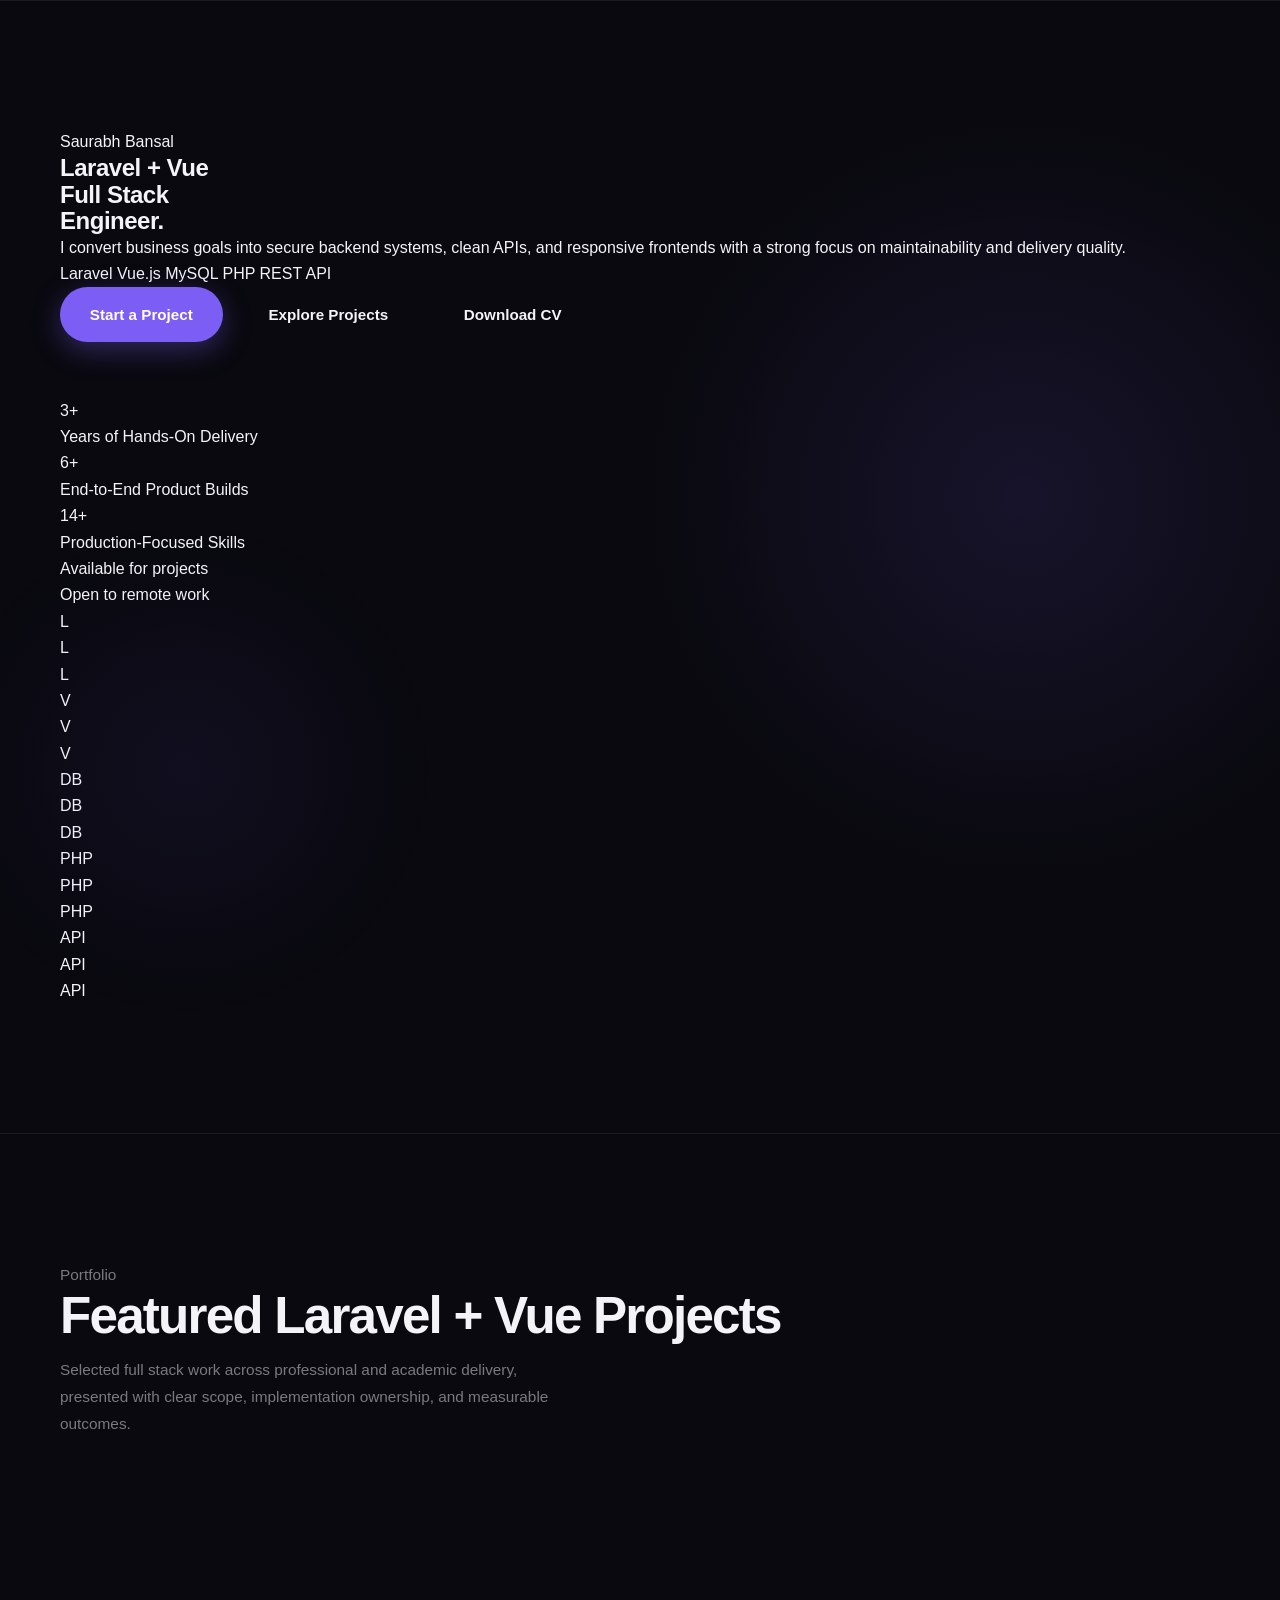
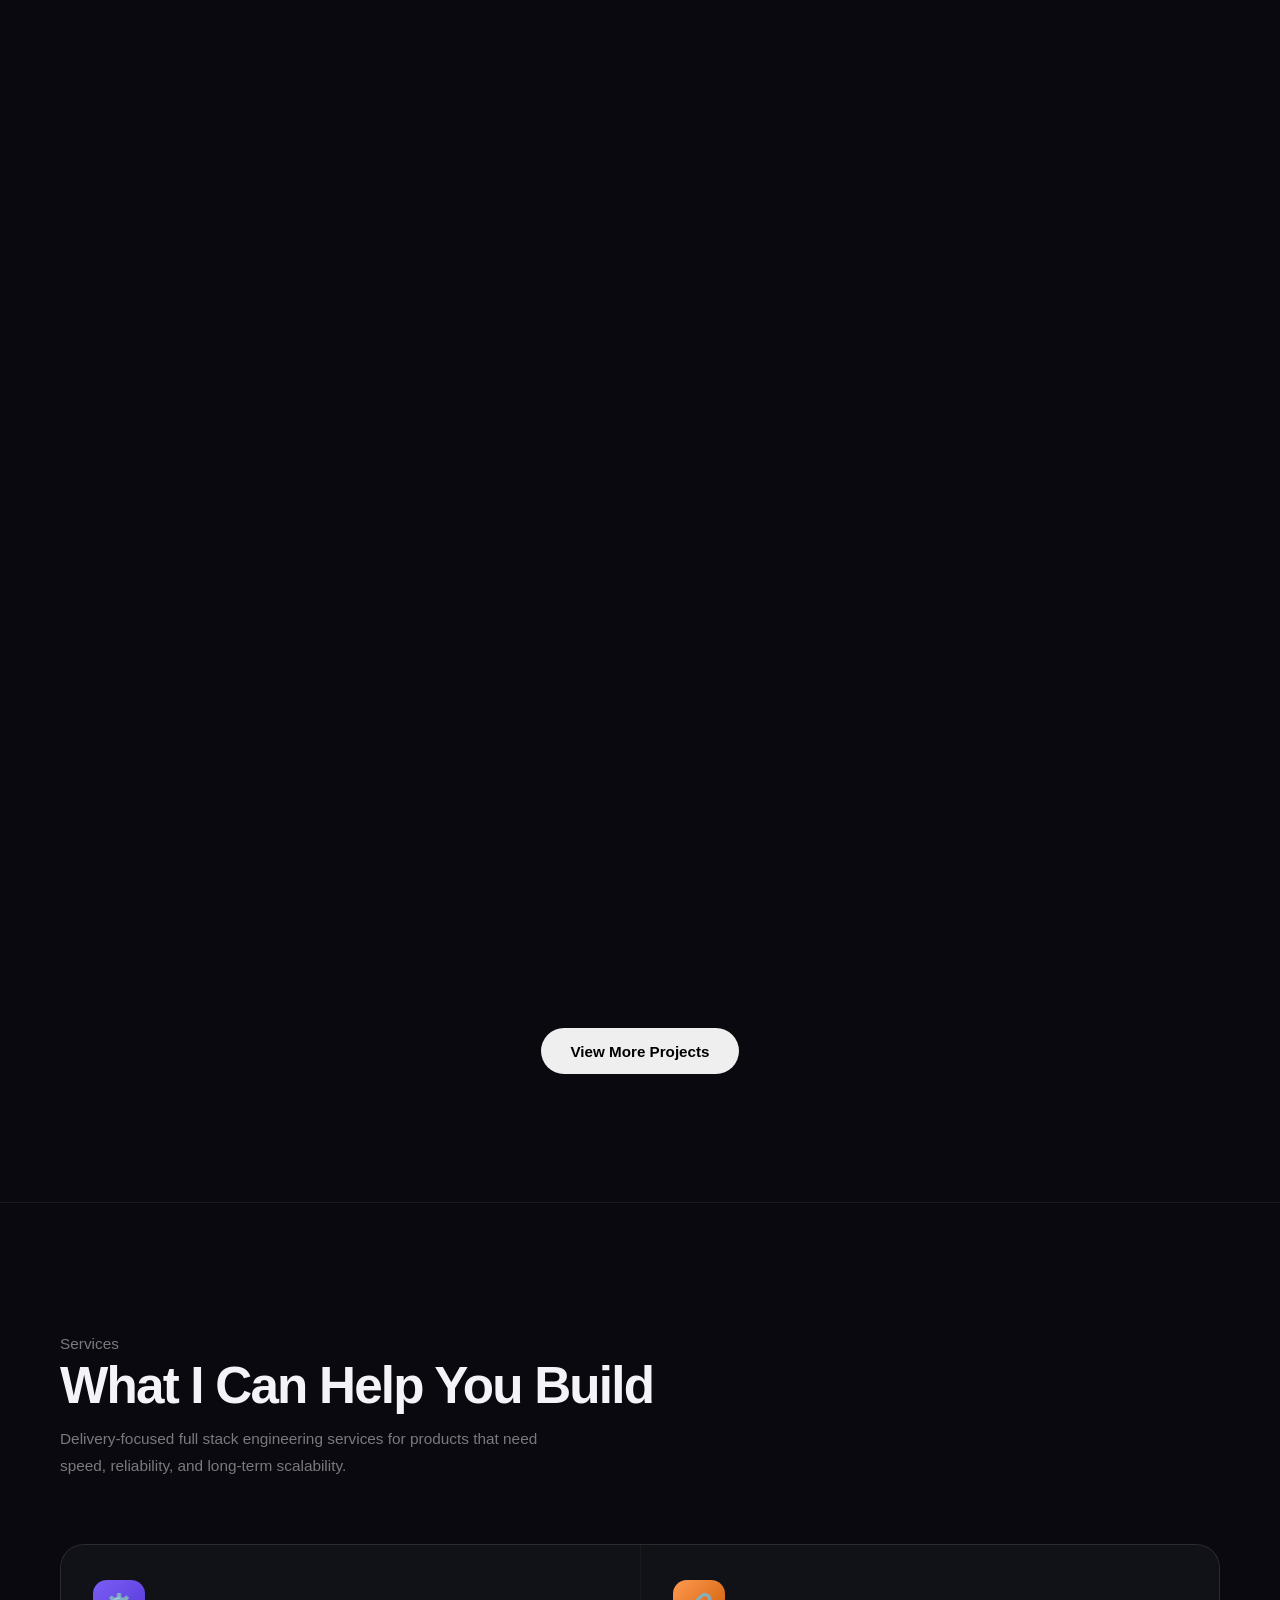
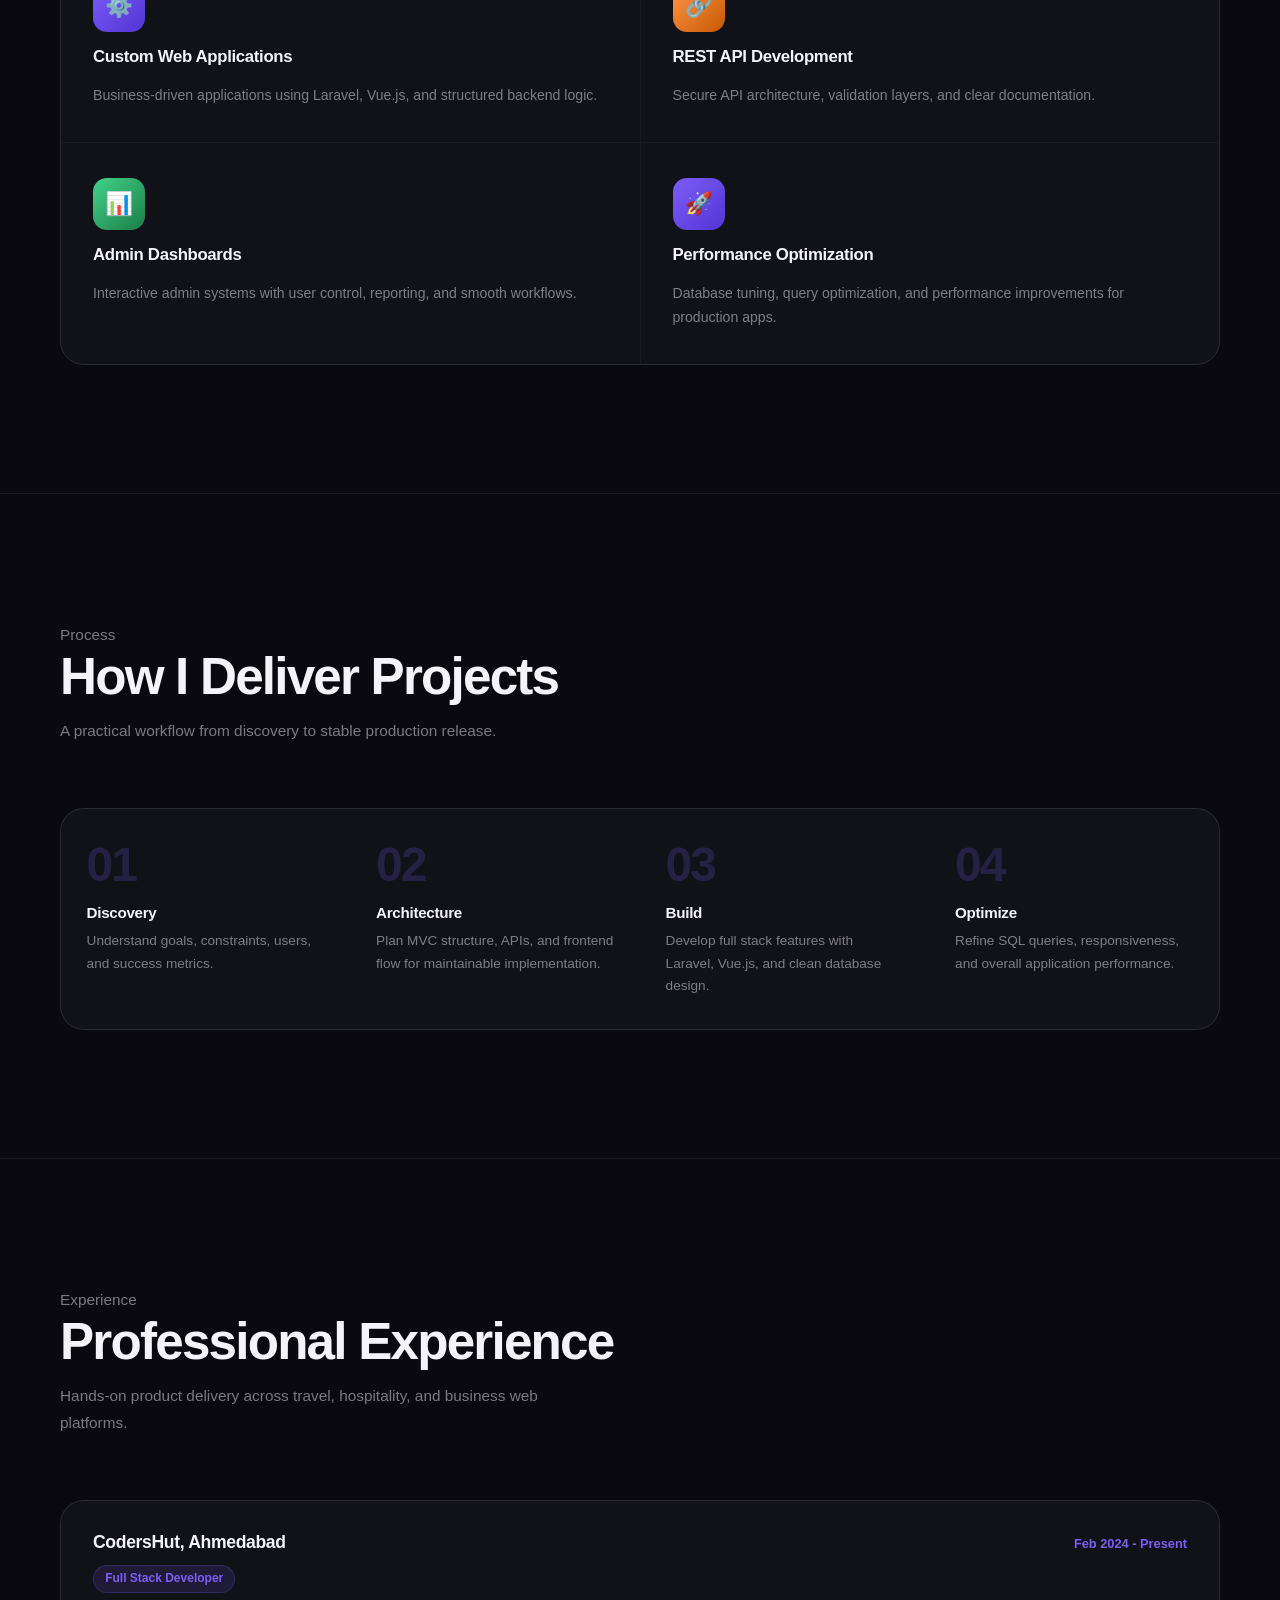
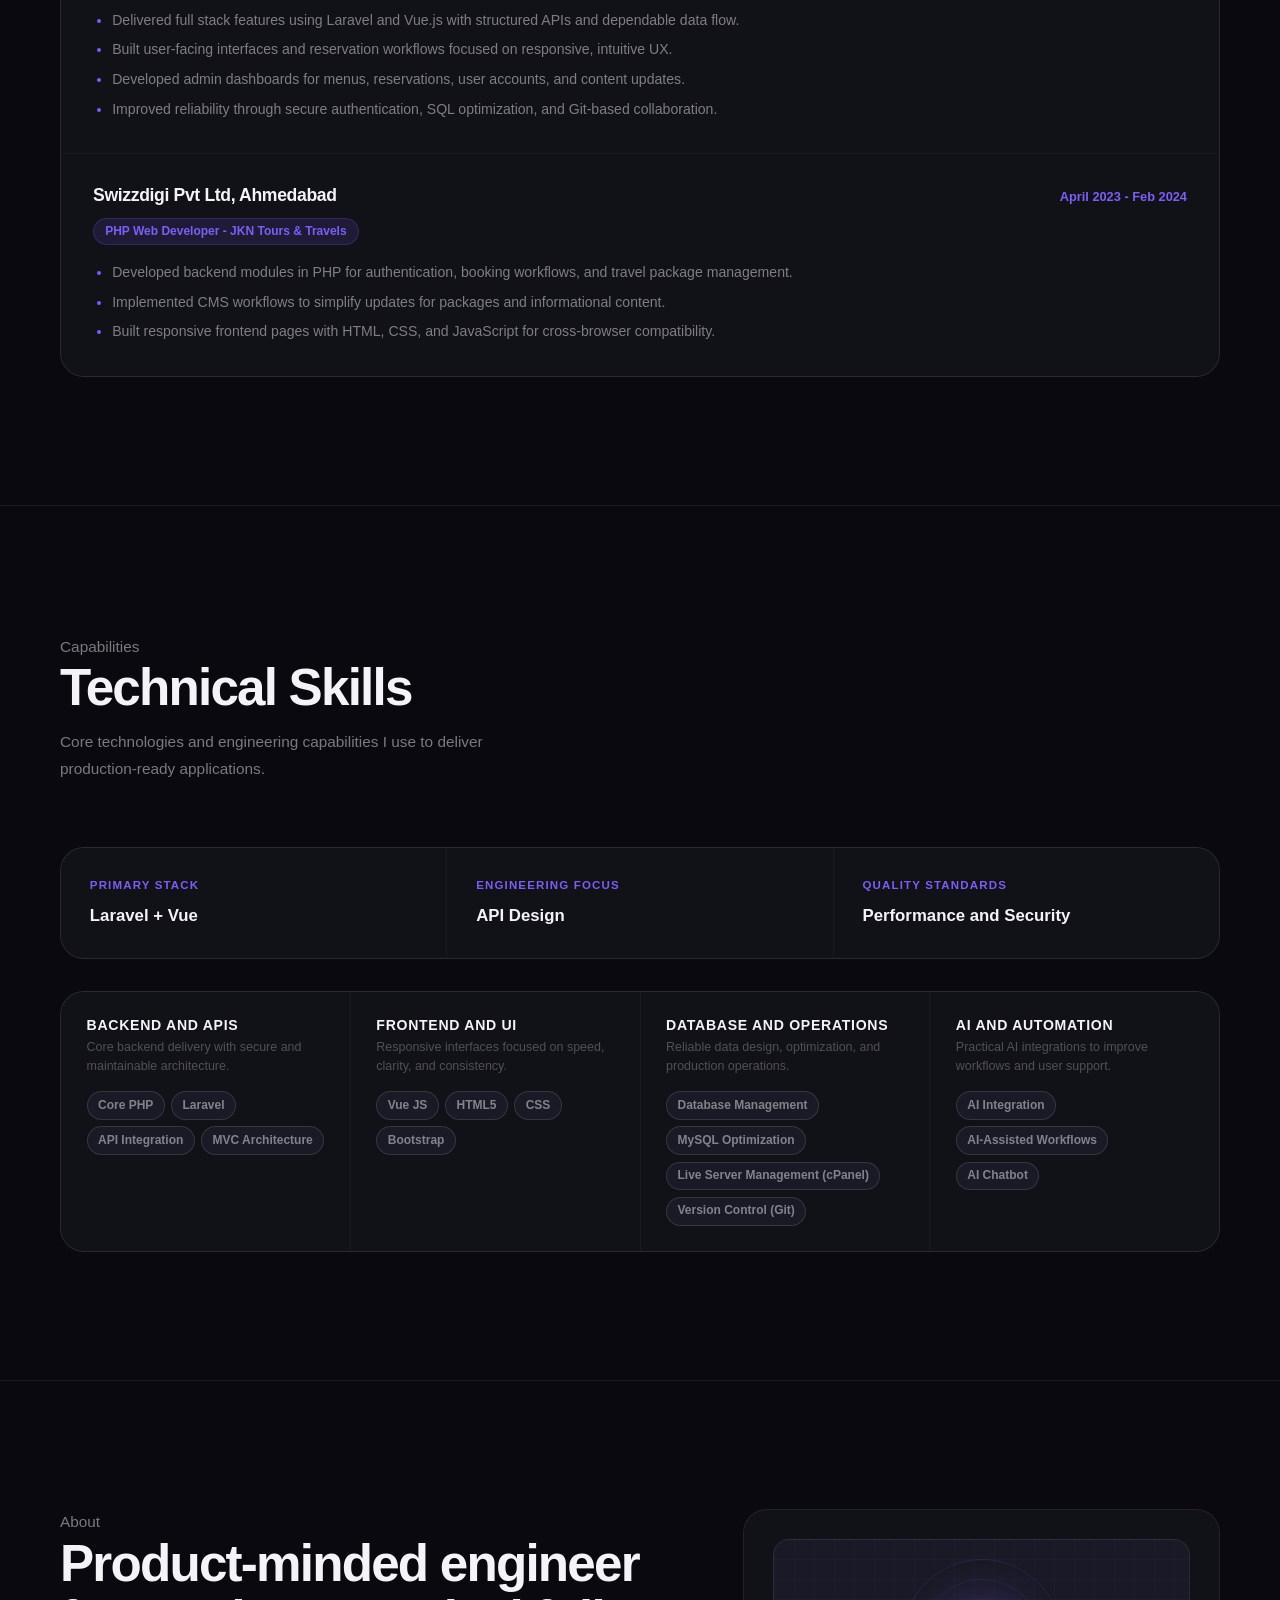
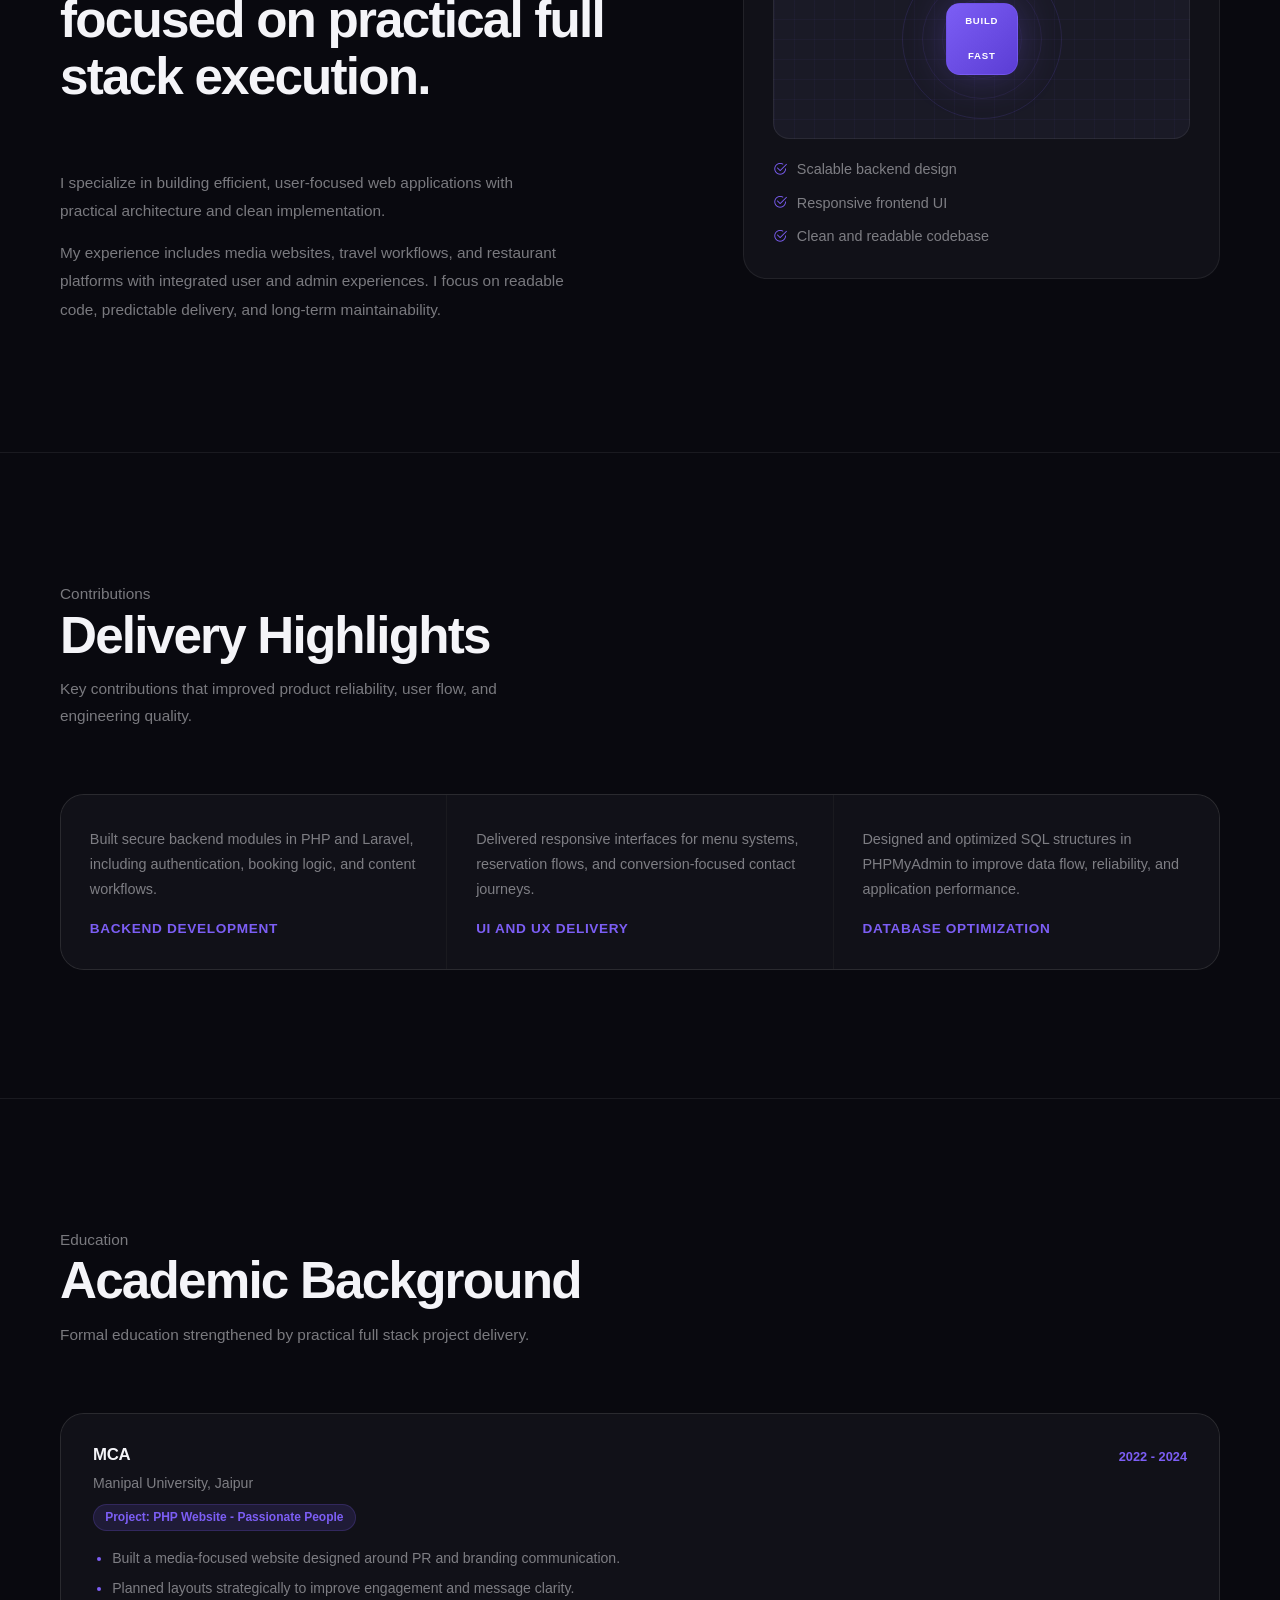
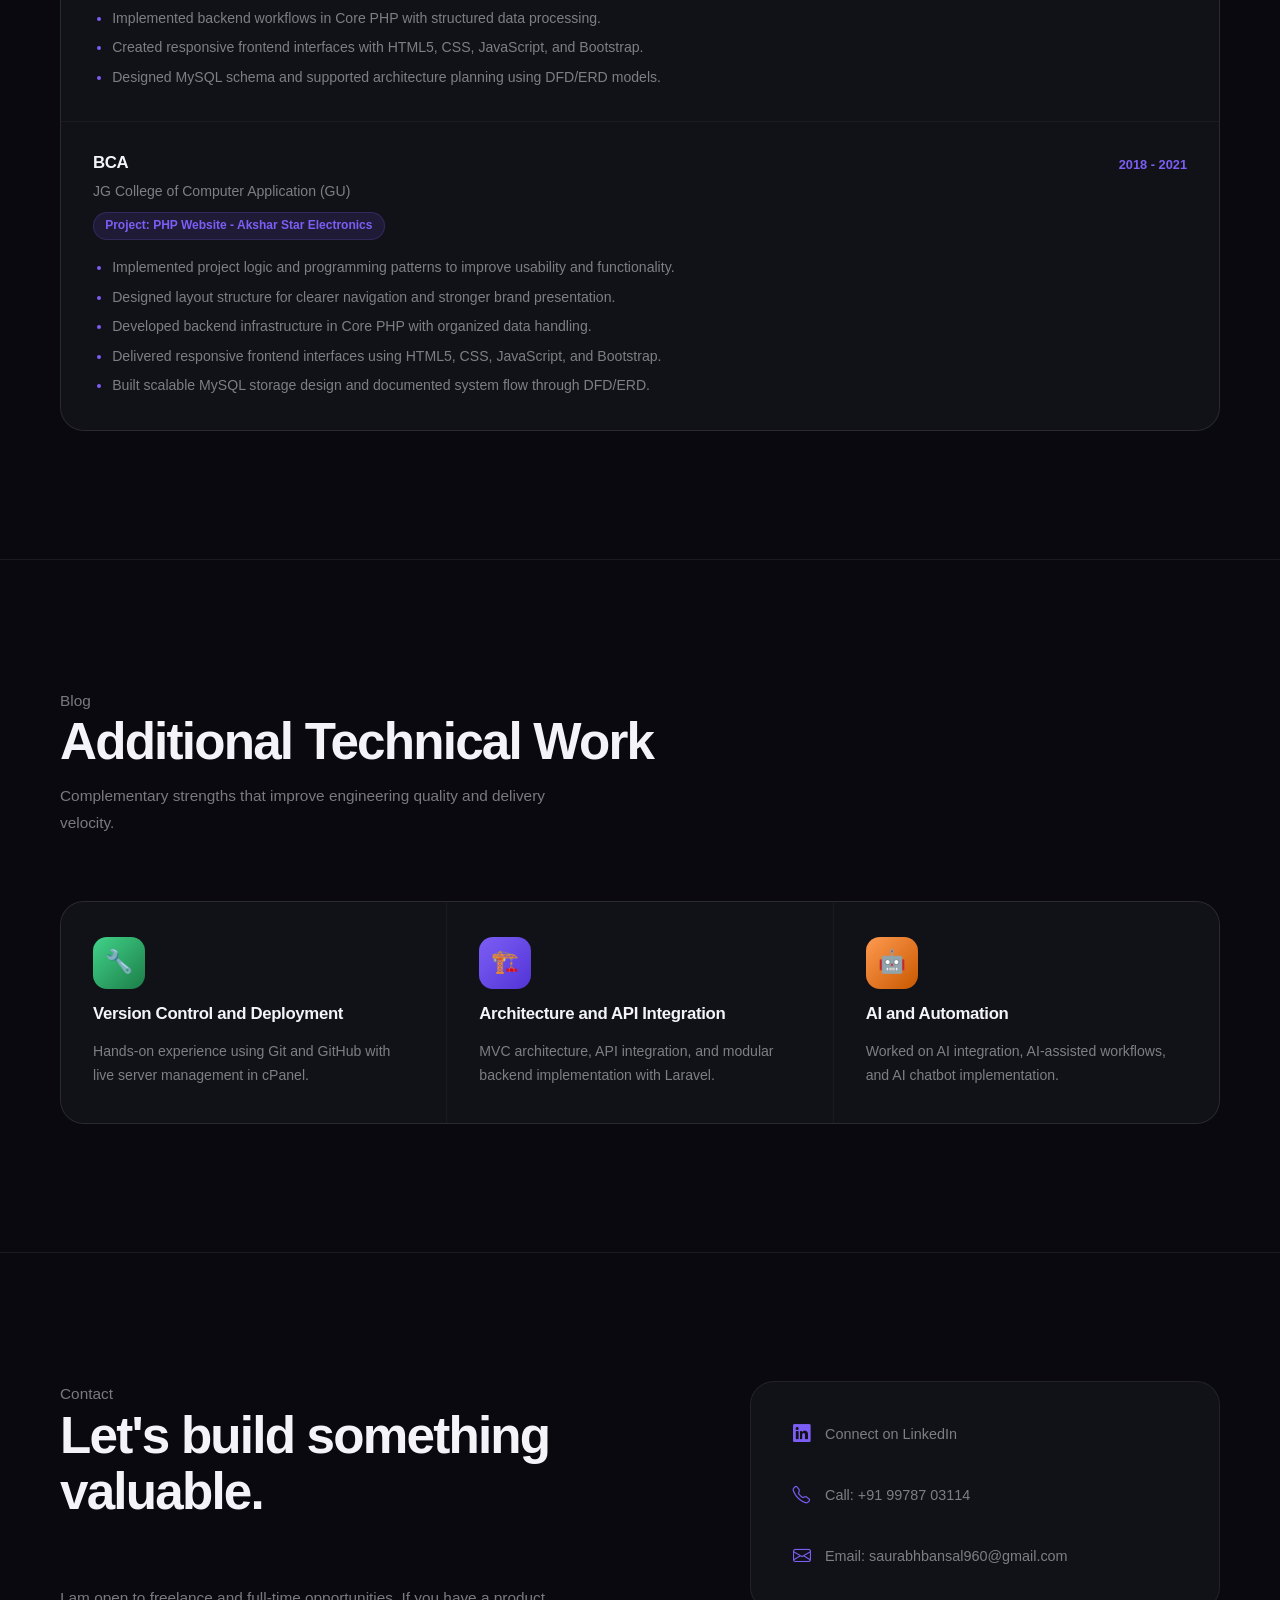
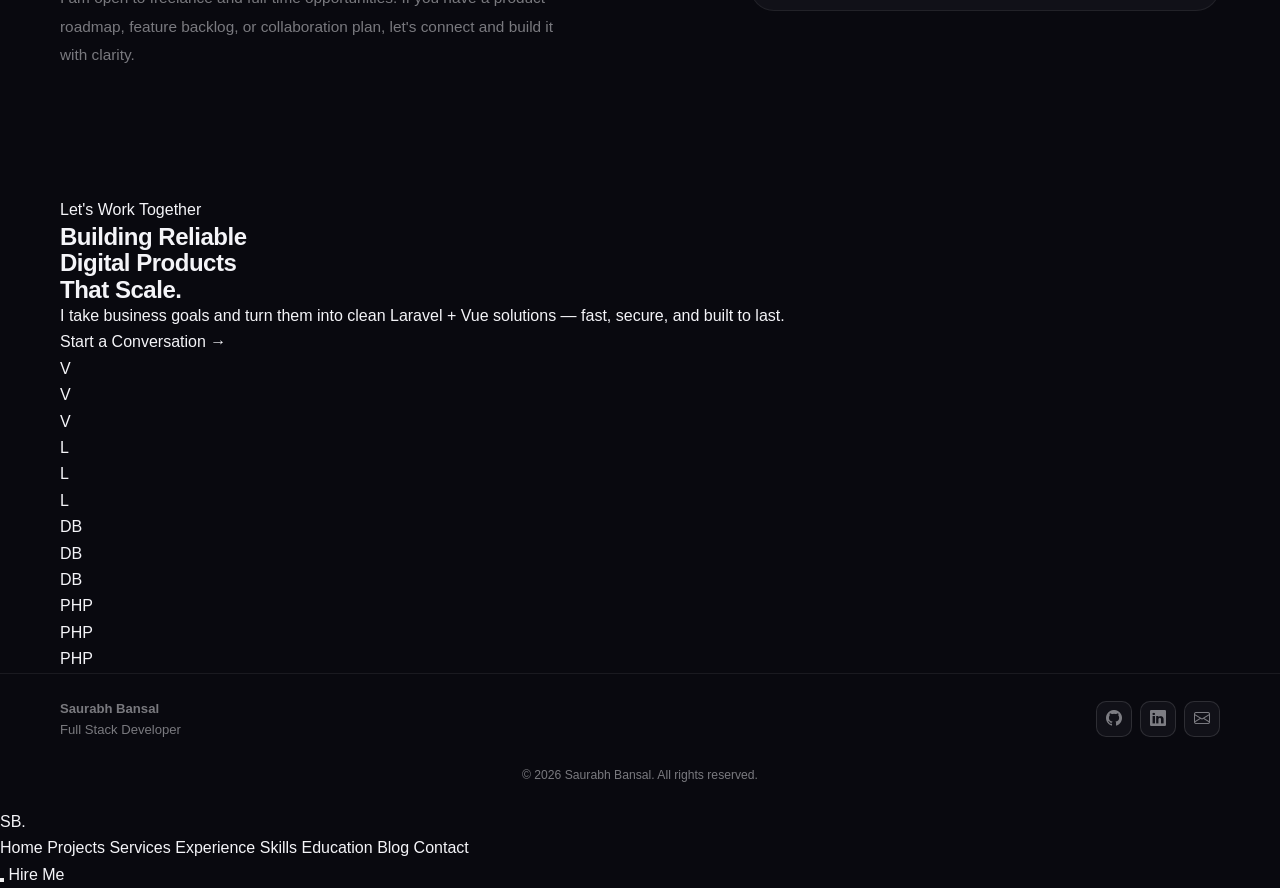
==== commit 569942e9: "New Changes Applied" ====
--- a/index.html
+++ b/index.html
@@ -32,6 +32,7 @@
       content="Explore Laravel + Vue case studies, technical skills, and full stack delivery highlights by Saurabh Bansal."
     />
     <meta name="twitter:image" content="assets/images/logo.png" />
+    <link rel="icon" type="image/svg+xml" href="assets/images/favicon.svg" />
 
     <link
       href="https://cdn.jsdelivr.net/npm/bootstrap-icons@1.13.1/font/bootstrap-icons.min.css"
@@ -73,61 +74,24 @@
   </head>
 
   <body>
-    <header class="site-header">
-      <div class="container header-inner">
-        <a href="#home" class="brand">
-          <span>Saurabh Bansal</span>
-        </a>
-
-        <div class="header-actions">
-          <nav id="navMenu" class="main-nav" aria-label="Primary">
-            <a href="#home">Home</a>
-            <a href="#projects">Projects</a>
-            <a href="#services">Services</a>
-            <a href="#experience">Experience</a>
-            <a href="#skills">Skills</a>
-            <a href="#education">Education</a>
-            <a href="#blog">Blog</a>
-            <a href="#contact">Contact</a>
-          </nav>
-        </div>
-
-        <div class="header-controls">
-          <button id="themeToggle" class="btn btn-secondary theme-toggle" type="button" aria-label="Toggle theme">
-            <i class="bi bi-moon-stars"></i>
-          </button>
-
-          <button
-            class="menu-toggle"
-            id="menuToggle"
-            aria-label="Toggle navigation"
-            aria-expanded="false"
-            aria-controls="navMenu"
-          >
-            <span></span>
-            <span></span>
-            <span></span>
-          </button>
-        </div>
-      </div>
-    </header>
 
     <main>
       <section id="home" class="section hero-section">
+        <div class="hero-purple-panel" aria-hidden="true"></div>
         <div class="container hero-grid">
           <div class="hero-content fade-in">
-            <p class="hero-name">Hi, I'm Saurabh Bansal</p>
-            <p class="eyebrow hero-highlight">Laravel + Vue Full Stack Engineer</p>
-            <h1 class="hero-small">I design and ship reliable web products that scale with your business.</h1>
+            <p class="hero-highlight eyebrow">Saurabh Bansal</p>
+            <h1 class="hero-small">Laravel + Vue<br><span style="color:var(--purple)">Full Stack</span><br>Engineer.</h1>
             <p class="lead">
               I convert business goals into secure backend systems, clean APIs,
               and responsive frontends with a strong focus on maintainability and delivery quality.
             </p>
             <div class="hero-pills" aria-label="Core capabilities">
-              <span>API Architecture</span>
-              <span>Admin Dashboards</span>
-              <span>Responsive Frontend</span>
-              <span>Performance Optimization</span>
+              <span><span class="pill-dot" style="background:#E74C3C"></span>Laravel</span>
+              <span><span class="pill-dot" style="background:#42B883"></span>Vue.js</span>
+              <span><span class="pill-dot" style="background:#1E88E5"></span>MySQL</span>
+              <span><span class="pill-dot" style="background:#9B8FFF"></span>PHP</span>
+              <span><span class="pill-dot" style="background:#F39C12"></span>REST API</span>
             </div>
             <div class="hero-actions">
               <a href="#contact" class="btn btn-primary">Start a Project</a>
@@ -153,29 +117,72 @@
           </div>
 
           <div class="hero-visual fade-in-delay">
-            <div class="code-showcase terminal-showcase" aria-label="Terminal preview">
-              <div class="code-head terminal-head">
-                <span class="dot red"></span>
-                <span class="dot yellow"></span>
-                <span class="dot green"></span>
-                <span class="file-name">saurabh@portfolio:~</span>
-              </div>
-              <pre><code><span class="prompt">$</span> stack --show
-Laravel  | Vue.js  | MySQL
-<span class="prompt">$</span> focus --show
-Performance  | Security  | UX
-<span class="prompt">$</span> run deliver-project
-<span class="ok">[ok]</span> solution shipped successfully</code></pre>
-            </div>
-            <div class="hero-snapshot" aria-label="Current role and stack">
-              <div class="status-card">
-                <span class="status-dot" aria-hidden="true"></span>
-                Currently working as a <strong>Full Stack Developer</strong>
-              </div>
-              <div class="status-card">
-                <span class="status-dot" aria-hidden="true"></span>
-                Core stack: <strong>Laravel, Vue.js, MySQL, API Integration</strong>
-              </div>
+            <div class="hero-cube-scene" aria-label="Tech stack visualization">
+              <!-- floating status badges -->
+              <div class="hfb hfb-1">
+                <span class="hfb-dot" style="background:#41D38A"></span>
+                Available for projects
+              </div>
+              <div class="hfb hfb-2">
+                <span class="hfb-dot" style="background:#FF7A38"></span>
+                Open to remote work
+              </div>
+
+              <!-- Laravel cube -->
+              <div class="cwrap cw1">
+                <div class="icube cube-lv">
+                  <div class="f top">L</div>
+                  <div class="f front">L</div>
+                  <div class="f right">L</div>
+                </div>
+              </div>
+              <!-- Vue cube -->
+              <div class="cwrap cw2">
+                <div class="icube cube-vu">
+                  <div class="f top">V</div>
+                  <div class="f front">V</div>
+                  <div class="f right">V</div>
+                </div>
+              </div>
+              <!-- MySQL cube -->
+              <div class="cwrap cw3">
+                <div class="icube cube-db">
+                  <div class="f top">DB</div>
+                  <div class="f front">DB</div>
+                  <div class="f right">DB</div>
+                </div>
+              </div>
+              <!-- PHP cube -->
+              <div class="cwrap cw4">
+                <div class="icube cube-ph">
+                  <div class="f top">PHP</div>
+                  <div class="f front">PHP</div>
+                  <div class="f right">PHP</div>
+                </div>
+              </div>
+              <!-- small API cube -->
+              <div class="cwrap cw5">
+                <div class="icube sm cube-ap">
+                  <div class="f top">API</div>
+                  <div class="f front">API</div>
+                  <div class="f right">API</div>
+                </div>
+              </div>
+              <!-- small accent cube -->
+              <div class="cwrap cw6">
+                <div class="icube sm cube-lv">
+                  <div class="f top"></div>
+                  <div class="f front"></div>
+                  <div class="f right"></div>
+                </div>
+              </div>
+
+              <!-- Accent spheres -->
+              <div class="sp sp1"></div>
+              <div class="sp sp2"></div>
+              <div class="sp sp3"></div>
+              <div class="sp sp4"></div>
+              <div class="sp-ring"></div>
             </div>
           </div>
         </div>
@@ -195,7 +202,7 @@
           <div id="projectsGrid" class="projects-grid"></div>
 
           <div class="center-wrap">
-            <button id="viewAllProjects" class="btn btn-secondary" type="button">
+            <button id="viewAllProjects" class="btn btn-secondary cursor-pointer" type="button">
               View More Projects
             </button>
           </div>
@@ -214,18 +221,22 @@
           </div>
           <div class="services-grid">
             <article class="info-card">
+              <div class="svc-icon-wrap svc-purple">⚙️</div>
               <h3>Custom Web Applications</h3>
               <p>Business-driven applications using Laravel, Vue.js, and structured backend logic.</p>
             </article>
             <article class="info-card">
+              <div class="svc-icon-wrap svc-orange">🔗</div>
               <h3>REST API Development</h3>
               <p>Secure API architecture, validation layers, and clear documentation.</p>
             </article>
             <article class="info-card">
+              <div class="svc-icon-wrap svc-green">📊</div>
               <h3>Admin Dashboards</h3>
               <p>Interactive admin systems with user control, reporting, and smooth workflows.</p>
             </article>
             <article class="info-card">
+              <div class="svc-icon-wrap svc-purple">🚀</div>
               <h3>Performance Optimization</h3>
               <p>Database tuning, query optimization, and performance improvements for production apps.</p>
             </article>
@@ -270,21 +281,21 @@
                 <li>Improved reliability through secure authentication, SQL optimization, and Git-based collaboration.</li>
               </ul>
             </article>
-            <article class="timeline-item">
-              <div class="timeline-top">
-                <h3>Swizzdigi Pvt Ltd, Ahmedabad</h3>
-                <p class="timeline-meta">April 2023 - Feb 2024</p>
-              </div>
+            <article class="timeline-item">
+              <div class="timeline-top">
+                <h3>Swizzdigi Pvt Ltd, Ahmedabad</h3>
+                <p class="timeline-meta">April 2023 - Feb 2024</p>
+              </div>
               <p class="timeline-role">PHP Web Developer - JKN Tours & Travels</p>
               <ul class="detail-list">
                 <li>Developed backend modules in PHP for authentication, booking workflows, and travel package management.</li>
-                <li>Implemented CMS workflows to simplify updates for packages and informational content.</li>
-                <li>Built responsive frontend pages with HTML, CSS, and JavaScript for cross-browser compatibility.</li>
-              </ul>
-            </article>
-          </div>
-        </div>
-      </section>
+                <li>Implemented CMS workflows to simplify updates for packages and informational content.</li>
+                <li>Built responsive frontend pages with HTML, CSS, and JavaScript for cross-browser compatibility.</li>
+              </ul>
+            </article>
+          </div>
+        </div>
+      </section>
 
       <section id="skills" class="section">
         <div class="container">
@@ -461,14 +472,26 @@
       <section id="blog" class="section">
         <div class="container">
           <div class="section-head">
-            <p class="eyebrow">Other Experience</p>
+            <p class="eyebrow">Blog</p>
             <h2>Additional Technical Work</h2>
             <p>Complementary strengths that improve engineering quality and delivery velocity.</p>
           </div>
           <div class="blog-grid">
-            <article class="info-card"><h3>Version Control and Deployment</h3><p>Hands-on experience using Git and GitHub with live server management in cPanel.</p></article>
-            <article class="info-card"><h3>Architecture and API Integration</h3><p>MVC architecture, API integration, and modular backend implementation with Laravel.</p></article>
-            <article class="info-card"><h3>AI and Automation</h3><p>Worked on AI integration, AI-assisted workflows, and AI chatbot implementation.</p></article>
+            <article class="info-card">
+              <div class="svc-icon-wrap svc-green">🔧</div>
+              <h3>Version Control and Deployment</h3>
+              <p>Hands-on experience using Git and GitHub with live server management in cPanel.</p>
+            </article>
+            <article class="info-card">
+              <div class="svc-icon-wrap svc-purple">🏗️</div>
+              <h3>Architecture and API Integration</h3>
+              <p>MVC architecture, API integration, and modular backend implementation with Laravel.</p>
+            </article>
+            <article class="info-card">
+              <div class="svc-icon-wrap svc-orange">🤖</div>
+              <h3>AI and Automation</h3>
+              <p>Worked on AI integration, AI-assisted workflows, and AI chatbot implementation.</p>
+            </article>
           </div>
         </div>
       </section>
@@ -509,6 +532,30 @@
       </section>
     </main>
 
+    <!-- Purple CTA section -->
+    <section class="purple-cta-section">
+      <div class="purple-cta-panel" aria-hidden="true"></div>
+      <div class="container purple-cta-inner">
+        <div class="purple-cta-text">
+          <p class="purple-cta-eyebrow">Let's Work Together</p>
+          <h2 class="purple-cta-title">Building Reliable<br>Digital Products<br>That Scale.</h2>
+          <p class="purple-cta-desc">
+            I take business goals and turn them into clean Laravel + Vue solutions — fast, secure, and built to last.
+          </p>
+          <a href="#contact" class="purple-cta-btn">Start a Conversation →</a>
+        </div>
+        <div class="purple-cta-cubes" aria-hidden="true">
+          <div class="cwrap ac1"><div class="icube cube-vu"><div class="f top">V</div><div class="f front">V</div><div class="f right">V</div></div></div>
+          <div class="cwrap ac2"><div class="icube cube-lv"><div class="f top">L</div><div class="f front">L</div><div class="f right">L</div></div></div>
+          <div class="cwrap ac3"><div class="icube sm cube-db"><div class="f top">DB</div><div class="f front">DB</div><div class="f right">DB</div></div></div>
+          <div class="cwrap ac4"><div class="icube sm cube-ph"><div class="f top">PHP</div><div class="f front">PHP</div><div class="f right">PHP</div></div></div>
+          <div class="sp cta-sp1"></div>
+          <div class="sp cta-sp2"></div>
+          <div class="sp cta-sp3"></div>
+        </div>
+      </div>
+    </section>
+
     <footer class="site-footer">
       <div class="container footer-inner">
         <div>
@@ -533,5 +580,36 @@
       </div>
       <p class="copyright">&copy; 2026 Saurabh Bansal. All rights reserved.</p>
     </footer>
+    <!-- ── FLOATING BOTTOM PILL NAV ── -->
+    <nav class="pill-nav" aria-label="Primary navigation">
+      <a href="#home" class="pill-brand">SB.</a>
+      <span class="pill-divider" aria-hidden="true"></span>
+      <div id="navMenu" class="main-nav">
+        <a href="#home">Home</a>
+        <a href="#projects">Projects</a>
+        <a href="#services">Services</a>
+        <a href="#experience">Experience</a>
+        <a href="#skills">Skills</a>
+        <a href="#education">Education</a>
+        <a href="#blog">Blog</a>
+        <a href="#contact">Contact</a>
+      </div>
+      <span class="pill-divider" aria-hidden="true"></span>
+      <div class="pill-controls">
+        <button
+          class="menu-toggle cursor-pointer"
+          id="menuToggle"
+          aria-label="Toggle navigation"
+          aria-expanded="false"
+          aria-controls="navMenu"
+        >
+          <span></span>
+          <span></span>
+          <span></span>
+        </button>
+        <a href="#contact" class="pill-hire-btn">Hire Me</a>
+      </div>
+    </nav>
   </body>
 </html>
+
--- a/assets/css/style.css
+++ b/assets/css/style.css
@@ -1,2835 +1,1057 @@
+/* ── FONTS ── */
 @font-face {
     font-family: 'Fira Code';
     src: url('../fonts/static/FiraCode-Regular.ttf') format('truetype');
-    font-weight: 400;
-    font-style: normal;
-    font-display: swap;
-}
-
+    font-weight: 400; font-style: normal; font-display: swap;
+}
 @font-face {
     font-family: 'Fira Code';
     src: url('../fonts/static/FiraCode-Medium.ttf') format('truetype');
+    font-weight: 500; font-style: normal; font-display: swap;
+}
+
+/* ── TOKENS ── */
+:root {
+    --bg:          #09090F;
+    --bg-2:        #111118;
+    --bg-3:        #1A1A26;
+    --text:        #F4F4F8;
+    --muted:       rgba(244,244,248,0.48);
+    --muted-2:     rgba(244,244,248,0.28);
+    --accent:      #7C5EF5;
+    --accent-dark: #5B3DD4;
+    --accent-soft: rgba(124,94,245,0.14);
+    --accent-glow: rgba(124,94,245,0.35);
+    --border:      rgba(255,255,255,0.07);
+    --border-2:    rgba(255,255,255,0.12);
+    --radius-sm:   10px;
+    --radius:      16px;
+    --radius-lg:   24px;
+    --max-w:       1160px;
+    --sec-pad:     clamp(5rem, 10vw, 8rem);
+    --nav-h:       72px;
+}
+
+/* ── RESET ── */
+*, *::before, *::after { box-sizing: border-box; margin: 0; padding: 0; }
+html { font-size: 16px; scroll-behavior: smooth; }
+body {
+    font-family: "Segoe UI", "Inter", "Helvetica Neue", Arial, sans-serif;
+    background: var(--bg);
+    color: var(--text);
+    line-height: 1.65;
+    overflow-x: hidden;
+    -webkit-font-smoothing: antialiased;
+}
+a { color: inherit; text-decoration: none; }
+ul { list-style: none; padding: 0; margin: 0; }
+img { display: block; max-width: 100%; }
+h1, h2, h3, h4 { line-height: 1.1; letter-spacing: -0.02em; }
+.cursor-pointer { cursor: pointer; }
+
+.container {
+    width: min(100% - 3rem, var(--max-w));
+    margin-inline: auto;
+}
+
+/* ════════════════════════════════════════════════════
+   TOP NAVIGATION
+   ════════════════════════════════════════════════════ */
+.site-header {
+    position: fixed;
+    top: 0; left: 0; right: 0;
+    z-index: 900;
+    height: var(--nav-h);
+    display: flex;
+    align-items: center;
+    background: rgba(9,9,15,0.82);
+    backdrop-filter: blur(18px);
+    -webkit-backdrop-filter: blur(18px);
+    border-bottom: 1px solid var(--border);
+    transition: background 0.3s;
+}
+.header-inner {
+    display: flex;
+    align-items: center;
+    justify-content: space-between;
+    gap: 2rem;
+}
+
+.brand {
+    font-size: 1.25rem;
+    font-weight: 900;
+    letter-spacing: -0.04em;
+    color: var(--text);
+    flex-shrink: 0;
+}
+.brand span { color: var(--accent); }
+
+.top-nav {
+    display: flex;
+    align-items: center;
+    gap: 0.25rem;
+}
+.top-nav a {
+    font-size: 0.88rem;
     font-weight: 500;
-    font-style: normal;
-    font-display: swap;
-}
-
-@font-face {
-    font-family: 'Fira Code';
-    src: url('../fonts/static/FiraCode-SemiBold.ttf') format('truetype');
-    font-weight: 600;
-    font-style: normal;
-    font-display: swap;
-}
-
-:root {
-    --bg: #f2f5f9;
-    --surface: #ffffff;
-    --surface-alt: #f8fafc;
-    --text: #0f172a;
-    --muted: #526074;
-    --line: #d2dae6;
-    --line-soft: #e7edf4;
-    --primary: #374151;
-    --primary-soft: #f1f3f6;
-    --shadow: 0 8px 20px rgba(15, 23, 42, 0.06);
-    --radius: 14px;
-    --max-width: 1120px;
-    --section-space: clamp(3.6rem, 7vw, 5.6rem);
-    --card-radius: 12px;
-    --card-padding: 0.95rem;
-}
-
-* {
-    box-sizing: border-box;
-}
-
-html {
-    font-size: clamp(15px, 0.2vw + 14px, 17px);
-    scroll-behavior: smooth;
-}
-
-body {
-    margin: 0;
-    position: relative;
-    font-family: "Segoe UI", "Inter", "Roboto", "Helvetica Neue", Arial, sans-serif;
-    color: var(--text);
-    background: linear-gradient(180deg, #f2f5f9 0%, #f8fafc 100%);
-    line-height: 1.65;
-    text-size-adjust: 100%;
-    -webkit-text-size-adjust: 100%;
-}
-
-body::before {
-    content: "";
+    color: var(--muted);
+    padding: 0.45rem 0.85rem;
+    border-radius: var(--radius-sm);
+    transition: color 0.2s, background 0.2s;
+}
+.top-nav a:hover,
+.top-nav a.active { color: var(--text); background: var(--bg-3); }
+
+.nav-actions { display: flex; align-items: center; gap: 0.75rem; flex-shrink: 0; }
+
+.nav-cta {
+    display: inline-flex;
+    align-items: center;
+    gap: 0.4rem;
+    background: var(--accent);
+    color: #fff;
+    border: none;
+    border-radius: 100px;
+    padding: 0.55rem 1.3rem;
+    font-size: 0.88rem;
+    font-weight: 700;
+    cursor: pointer;
+    transition: background 0.2s, transform 0.2s;
+    white-space: nowrap;
+}
+.nav-cta:hover { background: var(--accent-dark); transform: translateY(-1px); }
+
+.hamburger {
+    display: none;
+    width: 36px; height: 36px;
+    border: 1px solid var(--border-2);
+    border-radius: var(--radius-sm);
+    background: var(--bg-3);
+    align-items: center;
+    justify-content: center;
+    flex-direction: column;
+    gap: 4px;
+    cursor: pointer;
+    padding: 0;
+}
+.hamburger span {
+    display: block;
+    width: 16px; height: 1.5px;
+    background: var(--text);
+    border-radius: 2px;
+    transition: transform 0.22s, opacity 0.22s;
+}
+.hamburger.active span:nth-child(1) { transform: translateY(5.5px) rotate(45deg); }
+.hamburger.active span:nth-child(2) { opacity: 0; }
+.hamburger.active span:nth-child(3) { transform: translateY(-5.5px) rotate(-45deg); }
+
+/* Mobile nav overlay */
+.mobile-nav {
+    display: none;
     position: fixed;
     inset: 0;
+    top: var(--nav-h);
+    background: rgba(9,9,15,0.98);
+    backdrop-filter: blur(20px);
+    z-index: 899;
+    flex-direction: column;
+    align-items: center;
+    justify-content: center;
+    gap: 0.5rem;
+}
+.mobile-nav.active { display: flex; }
+.mobile-nav a {
+    font-size: 1.8rem;
+    font-weight: 800;
+    color: var(--muted);
+    padding: 0.5rem 1.5rem;
+    letter-spacing: -0.02em;
+    transition: color 0.2s;
+}
+.mobile-nav a:hover,
+.mobile-nav a.active { color: var(--text); }
+
+/* ════════════════════════════════════════════════════
+   HERO
+   ════════════════════════════════════════════════════ */
+.hero-section {
+    min-height: 100vh;
+    display: flex;
+    flex-direction: column;
+    justify-content: center;
+    padding-top: var(--nav-h);
+    position: relative;
+    overflow: hidden;
+}
+
+/* Subtle background glow */
+.hero-section::before {
+    content: '';
+    position: absolute;
+    width: 60vw; height: 60vw;
+    max-width: 800px; max-height: 800px;
+    border-radius: 50%;
+    background: radial-gradient(circle, rgba(124,94,245,0.12) 0%, transparent 70%);
+    top: 10%; right: -10%;
     pointer-events: none;
-    z-index: 0;
-    opacity: 0.75;
-    background:
-        radial-gradient(95% 65% at 12% 4%, rgba(14, 165, 233, 0.09), transparent 64%),
-        radial-gradient(85% 60% at 88% 10%, rgba(99, 102, 241, 0.08), transparent 62%),
-        radial-gradient(70% 56% at 50% 42%, rgba(34, 197, 94, 0.05), transparent 68%),
-        radial-gradient(78% 62% at 14% 84%, rgba(14, 165, 233, 0.05), transparent 66%),
-        radial-gradient(78% 62% at 86% 92%, rgba(99, 102, 241, 0.05), transparent 66%);
-}
-
-body > * {
+}
+.hero-section::after {
+    content: '';
+    position: absolute;
+    width: 40vw; height: 40vw;
+    max-width: 500px; max-height: 500px;
+    border-radius: 50%;
+    background: radial-gradient(circle, rgba(124,94,245,0.07) 0%, transparent 70%);
+    bottom: 10%; left: -5%;
+    pointer-events: none;
+}
+
+.hero-inner {
     position: relative;
     z-index: 1;
-}
-
-h1, h2, h3, h4, h5, h6,
-p,
-li,
-a,
-span,
-small,
-strong,
-button {
-    overflow-wrap: anywhere;
-}
-
-.section-head p,
-.lead,
-.about-text,
-.project-desc,
-.timeline-item p,
-.detail-list li,
-.info-card p,
-.process-step p,
-.testimonial-card p,
-.project-modal-section p,
-.project-modal-section li {
-    font-size: clamp(0.83rem, 0.24vw + 0.79rem, 0.96rem);
-}
-
-.project-title,
-.section-head h2,
-.timeline-item h3,
-.edu-top h3,
-.info-card h3,
-.testimonial-card h3,
-.project-modal-head h3 {
-    overflow-wrap: anywhere;
-    min-width: 0;
-}
-
-a {
-    color: inherit;
-    text-decoration: none;
-}
-
-.container {
-    width: min(100% - 2rem, var(--max-width));
-    margin-inline: auto;
-}
-
-.site-header {
-    position: sticky;
-    top: 0;
-    z-index: 1000;
-    background: rgba(255, 255, 255, 0.94);
-    backdrop-filter: blur(12px);
-    border-bottom: 1px solid var(--line-soft);
-    box-shadow: 0 4px 16px rgba(15, 23, 42, 0.04);
-}
-
-.header-inner {
-    min-height: 72px;
-    display: flex;
-    align-items: center;
-    justify-content: space-between;
-    gap: 0.85rem;
-}
-
-.brand {
+    padding-block: clamp(3rem, 6vw, 5rem);
+}
+
+.hero-label {
     display: inline-flex;
     align-items: center;
-    gap: 0;
+    gap: 0.75rem;
+    font-size: 0.85rem;
+    font-weight: 600;
+    color: var(--accent);
+    text-transform: uppercase;
+    letter-spacing: 0.15em;
+    margin-bottom: 1.5rem;
+}
+.hero-label::before {
+    content: '';
+    display: block;
+    width: 32px; height: 2px;
+    background: var(--accent);
+}
+
+.hero-title {
+    font-size: clamp(3.8rem, 10vw, 9rem);
+    font-weight: 900;
+    line-height: 0.95;
+    letter-spacing: -0.04em;
+    color: var(--text);
+    margin-bottom: 2rem;
+}
+.hero-title .dim { color: var(--muted-2); }
+.hero-title .accent-word { color: var(--accent); }
+
+.hero-desc {
+    font-size: clamp(1rem, 1.5vw, 1.15rem);
+    color: var(--muted);
+    line-height: 1.78;
+    max-width: 52ch;
+    margin-bottom: 2.5rem;
+}
+
+.hero-actions {
+    display: flex;
+    flex-wrap: wrap;
+    gap: 1rem;
+    margin-bottom: 3.5rem;
+}
+
+/* Hero stats row */
+.hero-stats-row {
+    display: flex;
+    gap: 3rem;
+    flex-wrap: wrap;
+    padding-top: 2.5rem;
+    border-top: 1px solid var(--border);
+}
+.hero-stat {
+    display: flex;
+    flex-direction: column;
+    gap: 0.2rem;
+}
+.stat-num {
+    font-size: clamp(1.6rem, 3vw, 2.2rem);
+    font-weight: 900;
+    color: var(--text);
+    letter-spacing: -0.04em;
+    line-height: 1;
+}
+.stat-txt {
+    font-size: 0.78rem;
+    color: var(--muted);
+    font-weight: 500;
+    text-transform: uppercase;
+    letter-spacing: 0.08em;
+}
+
+/* Scroll hint */
+.hero-scroll {
+    position: absolute;
+    bottom: 2rem;
+    left: 50%;
+    transform: translateX(-50%);
+    display: flex;
+    flex-direction: column;
+    align-items: center;
+    gap: 0.4rem;
+    color: var(--muted-2);
+    font-size: 0.72rem;
+    font-weight: 600;
+    text-transform: uppercase;
+    letter-spacing: 0.12em;
+    z-index: 1;
+}
+.hero-scroll-line {
+    width: 1px;
+    height: 40px;
+    background: linear-gradient(to bottom, var(--accent), transparent);
+    animation: scrollPulse 2s ease-in-out infinite;
+}
+@keyframes scrollPulse {
+    0%, 100% { opacity: 0.4; transform: scaleY(1); }
+    50% { opacity: 1; transform: scaleY(1.2); }
+}
+
+/* ════════════════════════════════════════════════════
+   SECTIONS — common
+   ════════════════════════════════════════════════════ */
+.section {
+    padding-block: var(--sec-pad);
+    border-top: 1px solid var(--border);
+}
+
+.section-label {
+    display: inline-flex;
+    align-items: center;
+    gap: 0.75rem;
+    font-size: 0.78rem;
     font-weight: 700;
-    color: #0f172a;
-    letter-spacing: 0.01em;
-    transition: transform 0.2s ease;
-    font-size: 1.18rem;
-}
-
-.brand:hover {
-    transform: translateY(-1px);
-}
-
-.header-actions {
-    margin-left: auto;
-    display: flex;
-    align-items: center;
-    gap: 0.65rem;
-}
-
-.header-controls {
+    color: var(--accent);
+    text-transform: uppercase;
+    letter-spacing: 0.15em;
+    margin-bottom: 1.2rem;
+}
+.section-label::before {
+    content: '';
+    display: block;
+    width: 24px; height: 2px;
+    background: var(--accent);
+}
+
+.section-head { margin-bottom: clamp(2.5rem, 5vw, 4rem); }
+.section-head h2 {
+    font-size: clamp(2rem, 4vw, 3.2rem);
+    font-weight: 900;
+    color: var(--text);
+    letter-spacing: -0.035em;
+    margin-bottom: 0.75rem;
+}
+.section-head p {
+    font-size: clamp(0.9rem, 1.2vw, 1.05rem);
+    color: var(--muted);
+    line-height: 1.75;
+    max-width: 58ch;
+}
+
+/* ════════════════════════════════════════════════════
+   BUTTONS
+   ════════════════════════════════════════════════════ */
+.btn {
     display: inline-flex;
     align-items: center;
     gap: 0.5rem;
-    margin-left: 0.55rem;
-}
-
-.main-nav {
-    display: flex;
-    align-items: center;
-    gap: 0.3rem;
-    padding: 0.34rem;
-    border: 1px solid var(--line-soft);
-    border-radius: 12px;
-    background: rgba(255, 255, 255, 0.92);
-    box-shadow: inset 0 1px 0 rgba(255, 255, 255, 0.9);
-    flex-wrap: nowrap;
-    position: relative;
-}
-
-.main-nav a {
-    font-size: clamp(0.78rem, 0.08vw + 0.76rem, 0.86rem);
-    color: #334155;
-    padding: 0.38rem 0.54rem;
-    border-radius: 8px;
+    border-radius: 100px;
     border: 1px solid transparent;
-    transition: color 0.2s ease, border-color 0.2s ease, background-color 0.2s ease, transform 0.2s ease;
+    padding: 0.85rem 1.8rem;
+    font-size: 0.95rem;
+    font-weight: 700;
+    cursor: pointer;
+    transition: transform 0.2s, box-shadow 0.2s, background 0.2s, border-color 0.2s;
     white-space: nowrap;
 }
-
-.nav-indicator {
-    position: absolute;
-    left: 0;
-    bottom: -1px;
-    height: 2px;
-    width: 0;
-    border-radius: 999px;
-    background: var(--primary);
-    transform: translateX(0);
-    opacity: 0;
-    transition: transform 0.24s ease, width 0.24s ease, opacity 0.2s ease;
-    pointer-events: none;
-}
-
-.main-nav a:hover,
-.main-nav a.active {
-    color: var(--primary);
-    border-color: #d5dbe5;
-    background: #f3f5f8;
-    transform: translateY(-1px);
-}
-
-.main-nav a:focus-visible,
-.theme-toggle:focus-visible,
-.menu-toggle:focus-visible {
-    outline: 2px solid #c7cfda;
-    outline-offset: 2px;
-}
-
-.menu-toggle {
-    display: none;
-    border: 1px solid #d6dee8;
-    background: #f1f4f9;
-    padding: 0.5rem;
-    width: 38px;
-    height: 38px;
-    border-radius: 10px;
+.btn:hover { transform: translateY(-2px); }
+
+.btn-primary {
+    background: var(--accent);
+    color: #fff;
+    box-shadow: 0 8px 28px var(--accent-glow);
+}
+.btn-primary:hover {
+    background: var(--accent-dark);
+    box-shadow: 0 14px 40px var(--accent-glow);
+}
+
+.btn-outline {
+    background: transparent;
+    color: var(--text);
+    border-color: var(--border-2);
+}
+.btn-outline:hover {
+    background: var(--bg-3);
+    border-color: rgba(255,255,255,0.22);
+}
+
+.btn-ghost {
+    background: var(--bg-3);
+    color: var(--text);
+    border-color: var(--border);
+    padding: 0.55rem 1.1rem;
+    font-size: 0.82rem;
+}
+.btn-ghost:hover { background: var(--bg-2); border-color: var(--border-2); }
+
+/* ════════════════════════════════════════════════════
+   PROJECT CARDS
+   ════════════════════════════════════════════════════ */
+.projects-grid {
+    display: grid;
+    grid-template-columns: repeat(2, 1fr);
+    gap: 1.5rem;
+}
+
+.project-card {
+    background: var(--bg-2);
+    border: 1px solid var(--border);
+    border-radius: var(--radius-lg);
+    overflow: hidden;
+    display: flex;
     flex-direction: column;
-    justify-content: center;
-    align-items: center;
-    gap: 4px;
-    transition: background-color 0.2s ease, border-color 0.2s ease;
-}
-
-.menu-toggle span {
-    display: block;
-    width: 16px;
-    height: 2px;
-    background: #1f2937;
-    border-radius: 999px;
-    transform-origin: center;
-    transition: transform 0.2s ease, opacity 0.2s ease;
-}
-
-.menu-toggle:hover {
-    background: #e8edf6;
-    border-color: #c9d4e3;
-}
-
-.menu-toggle.active span:nth-child(1) {
-    transform: translateY(6px) rotate(45deg);
-}
-
-.menu-toggle.active span:nth-child(2) {
-    opacity: 0;
-}
-
-.menu-toggle.active span:nth-child(3) {
-    transform: translateY(-6px) rotate(-45deg);
-}
-
-.theme-toggle {
-    padding: 0;
-    width: 38px;
-    height: 38px;
-    min-width: 38px;
-    font-size: 0.9rem;
-    border-radius: 9px;
-    box-shadow: none;
-    display: inline-flex;
-    align-items: center;
-    justify-content: center;
-}
-
-.theme-toggle i {
-    font-size: 1rem;
-}
-
-.section {
-    padding-block: var(--section-space);
-}
-
-.section .container {
-    position: relative;
-}
-
-.section:not(.hero-section) .container {
-    padding-block: 0.2rem;
-}
-
-.section + .section .container {
-    border-top: 1px solid var(--line-soft);
-    padding-top: clamp(2rem, 4vw, 2.8rem);
-}
-
-.hero-section {
-    padding-top: clamp(3.2rem, 8vw, 6rem);
-    position: relative;
-    overflow: clip;
-    --hero-shift: 0px;
-    --hero-rot: 0deg;
-    --hero-glow: 0;
-    --hero-mx: 0;
-    --hero-my: 0;
-    --hero-bend: 0deg;
-    isolation: isolate;
-    background:
-        radial-gradient(130% 90% at 8% -10%, rgba(14, 165, 233, 0.08), transparent 58%),
-        radial-gradient(120% 95% at 95% 0%, rgba(99, 102, 241, 0.09), transparent 60%);
-}
-
-.hero-section::before,
-.hero-section::after {
-    content: "";
-    position: absolute;
-    border-radius: 999px;
-    pointer-events: none;
-    z-index: 0;
-    opacity: calc(0.1 + (var(--hero-glow) * 0.16));
-    filter: blur(14px);
-    transition: opacity 220ms ease-out;
-}
-
-.hero-section::before {
-    width: clamp(180px, 30vw, 360px);
-    height: clamp(180px, 30vw, 360px);
-    top: clamp(8px, 4vw, 40px);
-    left: clamp(-80px, -5vw, -20px);
-    background: radial-gradient(circle, rgba(14, 165, 233, 0.28) 0%, rgba(14, 165, 233, 0) 72%);
-    transform: translateY(calc(var(--hero-shift) * 0.5));
-}
-
-.hero-section::after {
-    width: clamp(220px, 34vw, 410px);
-    height: clamp(220px, 34vw, 410px);
-    top: clamp(38px, 10vw, 90px);
-    right: clamp(-110px, -6vw, -30px);
-    background: radial-gradient(circle, rgba(99, 102, 241, 0.26) 0%, rgba(99, 102, 241, 0) 74%);
-    transform: translateY(calc(var(--hero-shift) * 0.72));
-}
-
-.hero-grid {
-    display: grid;
-    grid-template-columns: 1.15fr 1fr;
-    gap: clamp(1.4rem, 4vw, 3rem);
-    align-items: center;
-    position: relative;
-    z-index: 1;
-    transform-style: preserve-3d;
-    perspective: 1200px;
-}
-
-.hero-content {
-    transform:
-        translate3d(calc(var(--hero-mx) * -8px), calc(var(--hero-shift) * -0.55 + (var(--hero-my) * -8px)), 0)
-        rotateX(calc(var(--hero-rot) * -0.3))
-        rotateY(calc(var(--hero-bend) * -0.55));
-    transition: transform 160ms ease-out;
-    will-change: transform;
-}
-
-.hero-visual {
-    transform:
-        translate3d(calc(var(--hero-mx) * 10px), calc(var(--hero-shift) * 0.36 + (var(--hero-my) * 10px)), 0)
-        rotateX(var(--hero-rot))
-        rotateY(var(--hero-bend));
-    transition: transform 160ms ease-out;
-    will-change: transform;
-}
-
-.hero-section .code-showcase {
-    transform: translateZ(28px);
-    box-shadow:
-        0 16px 36px rgba(15, 23, 42, 0.2),
-        0 0 0 1px rgba(148, 163, 184, calc(var(--hero-glow) * 0.2));
-    transition: box-shadow 180ms ease-out;
-}
-
-.hero-name,
-.hero-highlight,
-.hero-small,
-.lead,
-.hero-pills,
-.hero-actions,
-.hero-stats {
-    transform-style: preserve-3d;
-}
-
-.hero-name { transform: translateZ(32px); }
-.hero-highlight { transform: translateZ(38px); }
-.hero-small { transform: translateZ(28px); }
-.lead { transform: translateZ(24px); }
-.hero-pills { transform: translateZ(26px); }
-.hero-actions { transform: translateZ(30px); }
-.hero-stats { transform: translateZ(20px); }
-
-.hero-atmo {
-    position: absolute;
-    inset: 0;
-    pointer-events: none;
-    z-index: 0;
-}
-
-.hero-atmo .orb {
-    position: absolute;
-    border-radius: 999px;
-    filter: blur(8px);
-    opacity: 0.32;
-    mix-blend-mode: normal;
-    transform:
-        translate3d(calc(var(--hero-mx) * var(--orb-x, 12px)), calc(var(--hero-shift) * var(--orb-sy, 0.6) + (var(--hero-my) * var(--orb-y, 12px))), 0)
-        scale(calc(1 + (var(--hero-glow) * 0.12)));
-    transition: transform 180ms ease-out, opacity 220ms ease-out;
-    animation: hero-float 8s ease-in-out infinite;
-}
-
-.hero-atmo .orb-a {
-    width: clamp(130px, 18vw, 220px);
-    height: clamp(130px, 18vw, 220px);
-    top: 11%;
-    left: 8%;
-    --orb-x: -10px;
-    --orb-y: -8px;
-    --orb-sy: 0.42;
-    background: radial-gradient(circle, rgba(56, 189, 248, 0.42), rgba(56, 189, 248, 0));
-}
-
-.hero-atmo .orb-b {
-    width: clamp(170px, 24vw, 280px);
-    height: clamp(170px, 24vw, 280px);
-    top: 9%;
-    right: 12%;
-    --orb-x: 12px;
-    --orb-y: -10px;
-    --orb-sy: 0.68;
-    animation-delay: -2.4s;
-    background: radial-gradient(circle, rgba(129, 140, 248, 0.38), rgba(129, 140, 248, 0));
-}
-
-.hero-atmo .beam {
-    position: absolute;
-    width: min(54vw, 540px);
-    height: 180px;
-    top: 8%;
-    left: 38%;
-    border-radius: 999px;
-    background: linear-gradient(105deg, rgba(255, 255, 255, 0), rgba(255, 255, 255, 0.24), rgba(255, 255, 255, 0));
-    filter: blur(10px);
-    opacity: calc(0.12 + (var(--hero-glow) * 0.16));
-    transform: rotate(12deg) translateY(calc(var(--hero-shift) * 0.5));
-    animation: hero-beam 9s ease-in-out infinite;
-}
-
-body:not(.dark-theme) .hero-section .code-showcase {
-    box-shadow:
-        0 16px 36px rgba(15, 23, 42, 0.18),
-        0 0 0 1px rgba(125, 167, 208, calc(var(--hero-glow) * 0.32));
-}
-
-body:not(.dark-theme) .hero-atmo .orb {
-    filter: blur(12px);
-}
-
-body:not(.dark-theme) {
-    background:
-        radial-gradient(120% 100% at 0% 0%, rgba(16, 185, 129, 0.08), transparent 46%),
-        radial-gradient(130% 110% at 100% 0%, rgba(14, 165, 233, 0.12), transparent 52%),
-        linear-gradient(180deg, #eef6ff 0%, #f5f9ff 48%, #edf3fb 100%);
-}
-
-body:not(.dark-theme)::before {
-    opacity: 0.74;
-    background:
-        radial-gradient(95% 65% at 12% 4%, rgba(14, 165, 233, 0.14), transparent 64%),
-        radial-gradient(86% 62% at 88% 11%, rgba(37, 99, 235, 0.12), transparent 62%),
-        radial-gradient(72% 58% at 50% 44%, rgba(16, 185, 129, 0.08), transparent 68%),
-        radial-gradient(78% 62% at 14% 84%, rgba(56, 189, 248, 0.07), transparent 66%),
-        radial-gradient(78% 62% at 86% 92%, rgba(59, 130, 246, 0.07), transparent 66%);
-}
-
-body:not(.dark-theme) .site-header {
-    background: linear-gradient(180deg, rgba(255, 255, 255, 0.94) 0%, rgba(245, 251, 255, 0.9) 100%);
-    border-bottom-color: #cfe0f3;
-    box-shadow: 0 10px 24px rgba(9, 30, 66, 0.1);
-}
-
-body:not(.dark-theme) .main-nav {
-    border-color: #c9ddef;
-    background:
-        radial-gradient(120% 120% at 0% 0%, rgba(56, 189, 248, 0.1), transparent 54%),
-        radial-gradient(120% 120% at 100% 100%, rgba(59, 130, 246, 0.08), transparent 58%),
-        rgba(255, 255, 255, 0.96);
-}
-
-body:not(.dark-theme) .main-nav a {
-    color: #1f3554;
-}
-
-body:not(.dark-theme) .main-nav a:hover,
-body:not(.dark-theme) .main-nav a.active {
-    color: #0a4d7e;
-    border-color: #b8d4ef;
-    background: rgba(226, 241, 255, 0.92);
-}
-
-body:not(.dark-theme) .hero-section {
-    background:
-        radial-gradient(125% 90% at 8% -10%, rgba(14, 165, 233, 0.16), transparent 56%),
-        radial-gradient(118% 92% at 95% 0%, rgba(37, 99, 235, 0.18), transparent 58%),
-        linear-gradient(180deg, rgba(255, 255, 255, 0.64) 0%, rgba(238, 247, 255, 0.56) 100%);
-}
-
-body:not(.dark-theme) .hero-name {
-    color: #0b1f3a;
-    text-shadow: 0 1px 0 rgba(255, 255, 255, 0.7);
-}
-
-body:not(.dark-theme) .hero-highlight,
-body:not(.dark-theme) .hero-pills span {
-    color: #20496e;
-    border-color: #c9dbef;
-    background: linear-gradient(180deg, #f9fcff 0%, #edf5ff 100%);
-}
-
-body:not(.dark-theme) .btn-primary {
-    background: linear-gradient(135deg, #0a5a94 0%, #0284c7 100%);
-    border-color: #0284c7;
-    box-shadow: 0 12px 24px rgba(2, 132, 199, 0.26);
-}
-
-body:not(.dark-theme) .btn-primary:hover {
-    background: linear-gradient(135deg, #0a4f81 0%, #0369a1 100%);
-    border-color: #0369a1;
-}
-
-body:not(.dark-theme) .btn-secondary,
-body:not(.dark-theme) .theme-toggle {
-    color: #1f3554;
-    border-color: #cadbf0;
-    background: linear-gradient(180deg, #fbfdff 0%, #edf4ff 100%);
-}
-
-body:not(.dark-theme) .project-card {
-    background: linear-gradient(180deg, #ffffff 0%, #eff7ff 100%);
-    border-color: #cadef2;
-    box-shadow: 0 10px 26px rgba(15, 23, 42, 0.08);
-}
-
-body:not(.dark-theme) .project-card:hover {
-    box-shadow: 0 20px 42px rgba(3, 105, 161, 0.18);
-    border-color: #b8d4ef;
-    background: linear-gradient(180deg, #ffffff 0%, #e9f4ff 100%);
-}
-
-body:not(.dark-theme) .project-title {
-    color: #10233f;
-}
-
-body:not(.dark-theme) .project-desc,
-body:not(.dark-theme) .section-head p,
-body:not(.dark-theme) .lead {
-    color: #38506e;
-}
-
-body:not(.dark-theme) .project-modal-overlay {
-    background: rgba(17, 32, 56, 0.4);
-    backdrop-filter: blur(6px);
-}
-
-body:not(.dark-theme) .project-modal {
-    border-color: #cfe0f3;
-    background:
-        radial-gradient(140% 100% at 0% 0%, rgba(56, 189, 248, 0.08), transparent 55%),
-        radial-gradient(130% 100% at 100% 100%, rgba(34, 197, 94, 0.07), transparent 54%),
-        linear-gradient(180deg, #ffffff 0%, #f5f9ff 100%);
-    box-shadow: 0 34px 70px rgba(9, 30, 66, 0.26);
-}
-
-body:not(.dark-theme) .project-modal-head {
-    border-bottom-color: #d5e3f1;
-}
-
-body:not(.dark-theme) .project-modal-kicker {
-    color: #37567a;
-}
-
-body:not(.dark-theme) .project-modal-tab {
-    border-color: #caddf2;
-    background: #edf5ff;
-    color: #24476f;
-}
-
-body:not(.dark-theme) .project-modal-tab.is-active {
-    background: linear-gradient(135deg, #0d5b8f 0%, #0a74b8 100%);
-    border-color: #0a74b8;
-    color: #ffffff;
-}
-
-body:not(.dark-theme) .project-modal-section {
-    border-color: #d6e4f2;
-    background: rgba(255, 255, 255, 0.92);
-}
-
-body:not(.dark-theme) .project-modal-section h4 {
-    color: #23466f;
-}
-
-body:not(.dark-theme) .project-modal-section p,
-body:not(.dark-theme) .project-modal-section li {
-    color: #2f4764;
-}
-
-.eyebrow {
-    margin: 0;
-    font-size: clamp(0.72rem, 0.22vw + 0.68rem, 0.82rem);
-    text-transform: uppercase;
-    letter-spacing: 0.09em;
-    color: #4b5563;
-    font-weight: 600;
-}
-
-.hero-name {
-    margin: 0;
-    font-size: clamp(2rem, 5.2vw, 3.5rem);
-    line-height: 1.05;
-    font-weight: 700;
-    color: #111827;
-}
-
-.hero-highlight {
-    display: inline-flex;
-    margin-top: 0.65rem;
-    padding: 0.28rem 0.55rem;
-    border-radius: 8px;
-    border: 1px solid #d2dbe8;
-    background: #f3f6fa;
-    color: #4b5563;
-}
-
-h1,
-h2,
-h3 {
-    margin: 0;
-    letter-spacing: -0.02em;
-}
-
-h1 {
-    margin-top: 0.7rem;
-    font-size: clamp(1.85rem, 4.3vw, 3rem);
-    line-height: 1.2;
-}
-
-.hero-small {
-    margin-top: 0.8rem;
-    font-size: clamp(1.1rem, 2.1vw, 1.45rem);
-    line-height: 1.35;
-    color: var(--text);
-}
-
-.section-head h2 {
-    margin-top: 0.5rem;
-    font-size: clamp(1.5rem, 3vw, 2.05rem);
-    line-height: 1.24;
-}
-
-.section-head p {
-    margin: 0.75rem 0 0;
-    color: var(--muted);
-    max-width: 70ch;
-    line-height: 1.75;
-}
-
-.section-head h2 {
-    max-width: 760px;
-}
-
-.lead {
-    margin-top: 1rem;
-    color: var(--muted);
-    line-height: 1.82;
-    max-width: 62ch;
-}
-
-.hero-pills {
-    margin-top: 1rem;
-    display: flex;
-    flex-wrap: wrap;
-    gap: 0.45rem;
-}
-
-.hero-pills span {
-    font-size: clamp(0.72rem, 0.15vw + 0.69rem, 0.8rem);
-    color: #4b5563;
-    border: 1px solid #d7e0ea;
-    background: #f4f7fb;
-    border-radius: 999px;
-    padding: 0.22rem 0.55rem;
-}
-
-.hero-actions {
-    margin-top: 1.4rem;
-    display: flex;
-    flex-wrap: wrap;
-    gap: 0.7rem;
-}
-
-.btn {
-    display: inline-flex;
-    align-items: center;
-    justify-content: center;
-    border-radius: 10px;
-    border: 1px solid transparent;
-    padding: 0.68rem 1.02rem;
-    font-size: clamp(0.82rem, 0.2vw + 0.78rem, 0.92rem);
-    font-weight: 600;
-    transition: transform 0.2s ease, box-shadow 0.2s ease, background-color 0.2s ease;
-}
-
-.btn:hover {
-    transform: translateY(-1px);
-}
-
-.btn-primary {
-    color: #fff;
-    background: var(--primary);
-    box-shadow: none;
-}
-
-.btn-primary:hover {
-    background: #4b5563;
-}
-
-.btn-secondary {
-    color: var(--primary);
-    background: var(--primary-soft);
-    border-color: #d6dee8;
-}
-
-.btn-secondary:hover {
-    background: #e6ecf3;
-}
-
-.hero-stats {
-    margin-top: 1rem;
-    display: grid;
-    grid-template-columns: repeat(3, minmax(0, 1fr));
-    gap: 0.7rem;
-}
-
-.stat-card {
-    border: 0;
-    border-left: 2px solid #ccd5e2;
-    background: transparent;
-    border-radius: 0;
-    padding: 0.2rem 0 0.2rem 0.75rem;
-}
-
-.stat-value {
-    margin: 0;
-    font-size: 1rem;
-    font-weight: 700;
-    color: #111827;
-}
-
-.stat-label {
-    margin: 0.2rem 0 0;
-    font-size: clamp(0.72rem, 0.16vw + 0.68rem, 0.8rem);
-    color: var(--muted);
-    line-height: 1.45;
-}
-
-.hero-visual {
-    display: grid;
-    gap: 0.75rem;
-    justify-items: center;
-}
-
-.code-showcase {
-    width: min(100%, 470px);
-    border: 1px solid #dbe3ef;
-    border-radius: 12px;
-    overflow: hidden;
-    background: #0f172a;
-    box-shadow: 0 16px 36px rgba(15, 23, 42, 0.2);
-}
-
-.code-head {
-    display: flex;
-    align-items: center;
-    gap: 0.45rem;
-    padding: 0.65rem 0.75rem;
-    border-bottom: 1px solid rgba(255, 255, 255, 0.08);
-    background: #111c33;
-}
-
-.terminal-showcase {
-    background: #0b1220;
-    border-color: #1f2a44;
-    box-shadow: 0 18px 40px rgba(2, 8, 23, 0.35);
-}
-
-.terminal-head {
-    background: #111827;
-    border-bottom-color: #1f2937;
-}
-
-.dot {
-    width: 10px;
-    height: 10px;
-    border-radius: 999px;
-    display: inline-block;
-}
-
-.dot.red {
-    background: #f87171;
-}
-
-.dot.yellow {
-    background: #facc15;
-}
-
-.dot.green {
-    background: #4ade80;
-}
-
-.file-name {
-    margin-left: 0.35rem;
-    color: #9ca3af;
-    font-size: clamp(0.74rem, 0.15vw + 0.7rem, 0.82rem);
-}
-
-.code-showcase pre {
-    margin: 0;
-    padding: 0.95rem 1rem;
-    overflow-x: auto;
-}
-
-.code-showcase code {
-    font-family: 'Fira Code', monospace;
-    color: #cbd5e1;
-    font-size: clamp(0.74rem, 0.2vw + 0.7rem, 0.82rem);
-    line-height: 1.7;
-}
-
-.prompt,
-.ok {
-    color: #94a3b8;
-}
-
-.status-card {
-    width: min(100%, 420px);
-    border: 0;
-    border-left: 2px solid #ccd5e2;
-    background: transparent;
-    border-radius: 0;
-    padding: 0.75rem 0.9rem;
-    color: #374151;
-    font-size: 0.86rem;
-    box-shadow: none;
-}
-
-.hero-snapshot {
-    width: min(100%, 420px);
-    display: grid;
-    gap: 0.55rem;
-}
-
-.status-dot {
-    width: 8px;
-    height: 8px;
-    border-radius: 999px;
-    background: #12b76a;
-    display: inline-block;
-    margin-right: 0.45rem;
-}
-
-.projects-grid {
-    margin-top: 1.3rem;
-    display: grid;
-    grid-template-columns: repeat(3, minmax(0, 1fr));
-    gap: 1.25rem;
-}
-
-.project-card {
-    background: linear-gradient(180deg, #ffffff 0%, #f8fbff 100%);
-    border: 1px solid #dce5f0;
-    border-radius: 12px;
-    overflow: hidden;
-    display: flex;
-    flex-direction: column;
-    min-height: 100%;
-    transition: transform 0.22s ease, box-shadow 0.22s ease;
-}
-
+    transition: border-color 0.3s, transform 0.3s, box-shadow 0.3s;
+}
 .project-card:hover {
-    transform: translateY(-2px);
-    box-shadow: 0 18px 34px rgba(15, 23, 42, 0.1);
-    background: linear-gradient(180deg, #ffffff 0%, #f6f9ff 100%);
-}
-
-.project-card.has-tilt {
-    transform-style: preserve-3d;
-    transform: perspective(900px) rotateX(var(--card-tilt-x, 0deg)) rotateY(var(--card-tilt-y, 0deg)) translateY(var(--card-pop, 0));
-    transition: transform 140ms ease-out, box-shadow 0.22s ease, background 0.22s ease;
-}
-
-.project-card.has-tilt .project-body,
-.project-card.has-tilt img {
-    transform: translateZ(0);
-    transition: transform 140ms ease-out;
-}
-
-.project-card.has-tilt:hover .project-body {
-    transform: translateZ(14px);
-}
-
-.project-card.has-tilt:hover img {
-    transform: translateZ(20px) scale(1.02);
+    border-color: rgba(124,94,245,0.35);
+    transform: translateY(-4px);
+    box-shadow: 0 20px 60px rgba(0,0,0,0.4);
 }
 
 .project-media {
     position: relative;
     overflow: hidden;
-    border-radius: 10px;
-    margin: 0.7rem 0.7rem 0;
-    border: 1px solid rgba(148, 163, 184, 0.26);
+    aspect-ratio: 16/9;
     background:
-        radial-gradient(120% 100% at 0% 0%, color-mix(in srgb, var(--accent-a, #0ea5e9) 22%, #ffffff) 0%, transparent 55%),
-        radial-gradient(120% 100% at 100% 100%, color-mix(in srgb, var(--accent-b, #22d3ee) 20%, #ffffff) 0%, transparent 55%),
-        #e6eef8;
-    transform-style: preserve-3d;
-}
-
-.project-media::after {
-    content: "";
+        radial-gradient(120% 100% at 0% 0%, color-mix(in srgb, var(--accent-a,#7C5EF5) 30%, #111118) 0%, transparent 55%),
+        radial-gradient(120% 100% at 100% 100%, color-mix(in srgb, var(--accent-b,#41D38A) 25%, #111118) 0%, transparent 55%),
+        var(--bg-3);
+}
+.project-media img {
+    width: 100%;
+    height: 100%;
+    object-fit: contain;
+    transition: transform 0.4s ease;
+}
+.project-card:hover .project-media img { transform: scale(1.04); }
+
+.project-media-title {
     position: absolute;
-    inset: -110% -35%;
-    transform: translateX(-35%) rotate(13deg);
-    background: linear-gradient(95deg, transparent 45%, rgba(255, 255, 255, 0.55) 50%, transparent 55%);
-    animation: media-sweep 7.5s ease-in-out infinite;
-    pointer-events: none;
-}
-
+    inset: 0;
+    display: flex;
+    align-items: center;
+    justify-content: center;
+    font-size: 1rem;
+    font-weight: 800;
+    color: var(--muted);
+    text-transform: uppercase;
+    letter-spacing: 0.1em;
+}
 .project-media-glow {
     position: absolute;
-    width: 160px;
-    height: 160px;
-    border-radius: 999px;
-    filter: blur(24px);
-    opacity: 0.34;
-    background: radial-gradient(circle, var(--accent-a, #0ea5e9), transparent 68%);
-    top: -38px;
-    right: -26px;
-    transform: translateZ(14px);
+    width: 200px; height: 200px;
+    border-radius: 50%;
+    filter: blur(40px);
+    opacity: 0.25;
+    background: radial-gradient(circle, var(--accent-a, var(--accent)), transparent 70%);
+    top: -60px; right: -40px;
     pointer-events: none;
 }
-
 .project-media-grid {
     position: absolute;
     inset: 0;
     background:
-        linear-gradient(0deg, rgba(15, 23, 42, 0.07) 1px, transparent 1px) 0 0 / 18px 18px,
-        linear-gradient(90deg, rgba(15, 23, 42, 0.07) 1px, transparent 1px) 0 0 / 18px 18px;
-    opacity: 0.42;
+        linear-gradient(0deg, rgba(255,255,255,0.03) 1px, transparent 1px) 0 0 / 24px 24px,
+        linear-gradient(90deg, rgba(255,255,255,0.03) 1px, transparent 1px) 0 0 / 24px 24px;
     pointer-events: none;
-    transform: translateZ(8px);
-}
-
-.project-media img {
-    position: relative;
-    z-index: 1;
-    border-radius: 10px;
-    transform: translateZ(26px);
-    transition: transform 180ms ease-out;
-}
-
-.project-media-title {
-    position: relative;
-    z-index: 1;
-    display: grid;
-    place-items: center;
-    min-height: 180px;
-    padding: 1rem;
-    text-align: center;
-    font-weight: 700;
-    letter-spacing: 0.08em;
-    text-transform: uppercase;
-    color: #0f172a;
-    transform: translateZ(24px);
-}
-
-.project-card.has-tilt:hover .project-media img {
-    transform: translateZ(34px) scale(1.03);
-}
-
-.project-card.has-tilt:hover .project-media-glow {
-    transform: translateZ(22px) scale(1.08);
-}
-
-.project-card img {
-    width: 100%;
-    aspect-ratio: 16 / 9;
-    object-fit: contain;
-    background: #eaf0f8;
-    border-radius: 8px;
 }
 
 .project-body {
-    padding: 0.95rem;
+    padding: 1.4rem 1.4rem 1.6rem;
     display: flex;
     flex-direction: column;
-    gap: 0.7rem;
-}
-
-.project-stack {
-    display: flex;
-    flex-wrap: wrap;
-    gap: 0.4rem;
-}
-
+    gap: 0.8rem;
+    flex: 1;
+}
+.project-stack { display: flex; flex-wrap: wrap; gap: 0.4rem; }
 .project-badge {
-    font-size: clamp(0.7rem, 0.16vw + 0.66rem, 0.78rem);
-    color: #4b5563;
-    background: #f3f6fa;
-    border: 1px solid #d5dde8;
-    border-radius: 999px;
-    padding: 0.2rem 0.48rem;
-}
-
-.project-title {
-    font-size: 1.02rem;
+    font-size: 0.72rem;
     font-weight: 600;
-}
-
-.project-desc {
-    margin: 0;
-    color: var(--muted);
-    line-height: 1.66;
-    font-size: 0.84rem;
-}
-
-.project-actions {
-    margin-top: auto;
-    display: flex;
-    gap: 0.5rem;
-    flex-wrap: wrap;
-}
-
+    color: var(--accent);
+    background: var(--accent-soft);
+    border: 1px solid rgba(124,94,245,0.2);
+    border-radius: 100px;
+    padding: 0.2rem 0.6rem;
+}
+.project-title { font-size: 1.1rem; font-weight: 800; color: var(--text); }
+.project-desc { font-size: 0.88rem; color: var(--muted); line-height: 1.65; margin: 0; }
+.project-actions { margin-top: auto; display: flex; gap: 0.5rem; flex-wrap: wrap; }
 .project-actions a,
 .project-details-btn {
-    font-size: clamp(0.76rem, 0.14vw + 0.73rem, 0.84rem);
-    font-weight: 600;
-    padding: 0.45rem 0.7rem;
-    border-radius: 8px;
-    border: 1px solid #cfd9e8;
-    background: #eef3fa;
-    color: #1f2937;
-    display: inline-flex;
-    align-items: center;
-    gap: 0.35rem;
-}
-
+    font-size: 0.8rem; font-weight: 600;
+    padding: 0.45rem 0.9rem;
+    border-radius: 100px;
+    border: 1px solid var(--border-2);
+    background: var(--bg-3);
+    color: var(--text);
+    display: inline-flex; align-items: center; gap: 0.35rem;
+    transition: background 0.2s, border-color 0.2s;
+}
+.project-actions a:hover,
+.project-details-btn:hover { background: rgba(124,94,245,0.15); border-color: rgba(124,94,245,0.35); color: #fff; }
 .project-actions a.primary {
-    color: #ffffff;
-    background: #4b5563;
-    border-color: #4b5563;
-}
-
+    background: var(--accent); color: #fff; border-color: var(--accent);
+}
+.project-actions a.primary:hover { background: var(--accent-dark); }
 .project-details-btn {
-    cursor: pointer;
-    width: 100%;
-    justify-content: center;
-}
-
-.project-details-btn:hover {
-    background: #e5edf8;
-}
-
-body.modal-open {
+    cursor: pointer; width: 100%; justify-content: center;
+}
+
+.center-wrap { text-align: center; margin-top: 2.5rem; }
+
+/* ════════════════════════════════════════════════════
+   PROJECT MODAL
+   ════════════════════════════════════════════════════ */
+body.modal-open { overflow: hidden; }
+
+.project-modal-overlay {
+    position: fixed; inset: 0; z-index: 2100;
+    background: rgba(0,0,0,0.75);
+    backdrop-filter: blur(8px);
+    display: grid; place-items: center;
+    padding: 1rem;
+    opacity: 0; pointer-events: none;
+    transition: opacity 0.25s;
+}
+.project-modal-overlay.is-open { opacity: 1; pointer-events: auto; }
+
+.project-modal {
+    width: min(920px,100%); max-height: 90vh;
+    overflow: auto; scrollbar-width: none; -ms-overflow-style: none;
+    border-radius: var(--radius-lg);
+    border: 1px solid var(--border-2);
+    background: var(--bg-2);
+    box-shadow: 0 40px 100px rgba(0,0,0,0.6);
+    padding: 1.6rem; position: relative;
+}
+.project-modal::-webkit-scrollbar { display: none; }
+
+.project-modal-close {
+    position: absolute; right: 1rem; top: 1rem;
+    border: 1px solid var(--border-2); background: var(--bg-3);
+    color: var(--muted); width: 36px; height: 36px;
+    border-radius: 100px;
+    display: inline-flex; align-items: center; justify-content: center;
+    cursor: pointer; transition: background 0.2s, color 0.2s;
+}
+.project-modal-close:hover { background: var(--accent-soft); color: var(--text); }
+
+.project-modal-head { border-bottom: 1px solid var(--border); padding-bottom: 1rem; margin-bottom: 1rem; }
+.project-modal-kicker {
+    font-size: 0.75rem; font-weight: 700; text-transform: uppercase;
+    letter-spacing: 0.1em; color: var(--accent); margin: 0;
+}
+.project-modal-head h3 { margin-top: 0.4rem; font-size: 1.4rem; color: var(--text); }
+.project-modal-desc { color: var(--muted); line-height: 1.65; font-size: 0.9rem; margin: 0.4rem 0 0; }
+.project-modal-tags { margin-top: 0.75rem; display: flex; flex-wrap: wrap; gap: 0.4rem; }
+
+.project-modal-tabs { display: flex; gap: 0.4rem; margin-bottom: 1rem; flex-wrap: wrap; }
+.project-modal-tab {
+    border: 1px solid var(--border-2); background: var(--bg-3); color: var(--muted);
+    padding: 0.42rem 0.85rem; border-radius: 100px;
+    font-size: 0.8rem; font-weight: 600; cursor: pointer;
+    transition: background 0.2s, color 0.2s;
+}
+.project-modal-tab.is-active { background: var(--accent); border-color: var(--accent); color: #fff; }
+.project-modal-tab-panel { display: none; }
+.project-modal-tab-panel.is-active { display: block; }
+
+.project-modal-grid { display: grid; grid-template-columns: repeat(2,1fr); gap: 0.9rem; }
+.project-modal-section {
+    border: 1px solid var(--border); border-radius: var(--radius-sm);
+    background: var(--bg-3); padding: 0.9rem;
+}
+.project-modal-section h4 {
+    font-size: 0.75rem; text-transform: uppercase;
+    letter-spacing: 0.08em; color: var(--accent); margin: 0; font-weight: 700;
+}
+.project-modal-section p { margin: 0.5rem 0 0; color: var(--muted); font-size: 0.87rem; line-height: 1.65; }
+.project-modal-section ul { margin: 0.5rem 0 0; padding-left: 1rem; list-style: disc; }
+.project-modal-section li { color: var(--muted); font-size: 0.87rem; line-height: 1.65; margin-bottom: 0.25rem; }
+
+/* ════════════════════════════════════════════════════
+   SERVICES
+   ════════════════════════════════════════════════════ */
+.services-grid {
+    display: grid;
+    grid-template-columns: repeat(2, 1fr);
+    gap: 1px;
+    background: var(--border);
+    border: 1px solid var(--border);
+    border-radius: var(--radius-lg);
     overflow: hidden;
 }
 
-.project-modal-overlay {
-    position: fixed;
-    inset: 0;
-    z-index: 2100;
-    background: rgba(7, 12, 24, 0.5);
-    backdrop-filter: blur(4px);
+.info-card {
+    background: var(--bg-2);
+    padding: 2.2rem 2rem;
+    transition: background 0.25s;
+    display: flex;
+    flex-direction: column;
+    gap: 1rem;
+}
+.info-card:hover { background: var(--bg-3); }
+.info-card h3 { font-size: 1.05rem; font-weight: 800; color: var(--text); }
+.info-card p { font-size: 0.88rem; color: var(--muted); line-height: 1.72; }
+
+.svc-icon-wrap {
+    width: 52px; height: 52px;
+    border-radius: 14px;
+    display: flex; align-items: center; justify-content: center;
+    font-size: 1.4rem;
+    flex-shrink: 0;
+}
+.svc-purple { background: linear-gradient(135deg, #7C5EF5, #5234D6); }
+.svc-orange { background: linear-gradient(135deg, #FF9A50, #C85800); }
+.svc-green  { background: linear-gradient(135deg, #41D38A, #1C7D47); }
+
+/* ════════════════════════════════════════════════════
+   PROCESS
+   ════════════════════════════════════════════════════ */
+.process-grid {
     display: grid;
-    place-items: center;
-    padding: 1rem;
-    opacity: 0;
-    pointer-events: none;
-    transition: opacity 0.2s ease;
-}
-
-.project-modal-overlay.is-open {
-    opacity: 1;
-    pointer-events: auto;
-}
-
-.project-modal {
-    width: min(920px, 100%);
-    max-height: 90vh;
-    overflow: auto;
-    -ms-overflow-style: none;
-    scrollbar-width: none;
-    border-radius: 16px;
-    border: 1px solid #d8e1ee;
-    background: linear-gradient(180deg, #ffffff 0%, #f8fbff 100%);
-    box-shadow: 0 30px 60px rgba(2, 8, 23, 0.26);
-    padding: 1.2rem;
+    grid-template-columns: repeat(4, 1fr);
+    gap: 0;
+    border: 1px solid var(--border);
+    border-radius: var(--radius-lg);
+    overflow: hidden;
+    background: var(--border);
+}
+.process-step {
+    background: var(--bg-2);
+    padding: 2rem 1.6rem;
     position: relative;
-}
-
-.project-modal::-webkit-scrollbar {
-    width: 0;
-    height: 0;
-}
-
-.project-modal-close {
-    position: absolute;
-    right: 0.8rem;
-    top: 0.8rem;
-    border: 1px solid #d2dae7;
-    background: #f2f6fc;
-    color: #1f2937;
-    width: 34px;
-    height: 34px;
-    border-radius: 999px;
-    display: inline-flex;
-    align-items: center;
-    justify-content: center;
-    cursor: pointer;
-}
-
-.project-modal-head {
-    border-bottom: 1px solid #e2eaf4;
-    padding-bottom: 0.9rem;
-    margin-bottom: 0.95rem;
-}
-
-.project-modal-kicker {
-    margin: 0;
-    font-size: clamp(0.72rem, 0.16vw + 0.68rem, 0.8rem);
-    text-transform: uppercase;
-    letter-spacing: 0.08em;
-    color: #526074;
-    font-weight: 600;
-}
-
-.project-modal-head h3 {
-    margin-top: 0.42rem;
-    font-size: 1.35rem;
-}
-
-.project-modal-desc {
-    margin: 0.42rem 0 0;
-    color: var(--muted);
-    line-height: 1.62;
-    font-size: 0.9rem;
-}
-
-.project-modal-tags {
-    margin-top: 0.72rem;
-    display: flex;
+    transition: background 0.25s;
+}
+.process-step:hover { background: var(--bg-3); }
+.process-step > span {
+    font-size: clamp(2rem, 4vw, 3rem);
+    font-weight: 900;
+    color: rgba(124,94,245,0.2);
+    letter-spacing: -0.04em;
+    line-height: 1;
+    display: block;
+    margin-bottom: 1rem;
+}
+.process-step h3 { font-size: 0.95rem; font-weight: 800; color: var(--text); margin-bottom: 0.5rem; }
+.process-step p  { font-size: 0.85rem; color: var(--muted); line-height: 1.65; }
+
+/* ════════════════════════════════════════════════════
+   TIMELINE / EXPERIENCE
+   ════════════════════════════════════════════════════ */
+.timeline { display: grid; gap: 1px; background: var(--border); border: 1px solid var(--border); border-radius: var(--radius-lg); overflow: hidden; }
+
+.timeline-item {
+    background: var(--bg-2);
+    padding: 2rem;
+    transition: background 0.25s;
+}
+.timeline-item:hover { background: var(--bg-3); }
+.timeline-top {
+    display: flex;
+    justify-content: space-between;
+    align-items: flex-start;
+    gap: 1rem;
     flex-wrap: wrap;
-    gap: 0.4rem;
-}
-
-@keyframes media-sweep {
-    0% {
-        transform: translateX(-38%) rotate(12deg);
-    }
-    52%,
-    100% {
-        transform: translateX(42%) rotate(12deg);
-    }
-}
-
-.project-modal-tabs {
-    display: flex;
-    gap: 0.45rem;
-    margin-bottom: 0.8rem;
-    flex-wrap: wrap;
-}
-
-.project-modal-tab {
-    border: 1px solid #d5deea;
-    background: #eef3fa;
-    color: #334155;
-    padding: 0.42rem 0.7rem;
-    border-radius: 999px;
-    font-size: clamp(0.76rem, 0.16vw + 0.72rem, 0.84rem);
-    font-weight: 600;
-    cursor: pointer;
-}
-
-.project-modal-tab.is-active {
-    background: #334155;
-    border-color: #334155;
-    color: #ffffff;
-}
-
-.project-modal-tab-panel {
-    display: none;
-}
-
-.project-modal-tab-panel.is-active {
-    display: block;
-}
-
-.project-modal-grid {
-    display: grid;
-    grid-template-columns: repeat(2, minmax(0, 1fr));
-    gap: 0.85rem;
-}
-
-.project-modal-section {
-    border: 1px solid #dee7f2;
-    border-radius: 12px;
-    background: rgba(255, 255, 255, 0.8);
-    padding: 0.78rem;
-}
-
-.project-modal-section h4 {
-    font-size: clamp(0.78rem, 0.2vw + 0.74rem, 0.88rem);
-    text-transform: uppercase;
-    letter-spacing: 0.06em;
-    color: #46576c;
-    margin: 0;
-}
-
-.project-modal-section p {
-    margin: 0.5rem 0 0;
-    color: #374151;
-    font-size: 0.85rem;
-    line-height: 1.66;
-}
-
-.project-modal-section ul {
-    margin: 0.5rem 0 0;
-    padding-left: 1rem;
-    display: grid;
-    gap: 0.35rem;
-}
-
-.project-modal-section li {
-    color: #334155;
-    font-size: clamp(0.8rem, 0.18vw + 0.76rem, 0.9rem);
-    line-height: 1.62;
-}
-
-.center-wrap {
-    margin-top: 1rem;
-    display: flex;
-    justify-content: center;
-}
-
-.skills-summary {
-    margin-top: 1rem;
-    display: grid;
-    grid-template-columns: repeat(3, minmax(0, 1fr));
-    gap: 0.9rem;
-}
-
-.metric-card {
-    border: 1px solid var(--line-soft);
-    border-radius: 10px;
-    background: var(--surface-alt);
-    padding: 0.75rem 0.85rem;
-    transition: none;
-}
-
-.metric-label {
-    margin: 0;
-    font-size: 0.72rem;
-    letter-spacing: 0.05em;
-    text-transform: uppercase;
-    color: var(--muted);
-}
-
-.metric-value {
-    margin: 0.32rem 0 0;
-    font-size: 1rem;
-    font-weight: 700;
-    color: var(--text);
-}
-
-.skills-grid {
-    margin-top: 1.2rem;
-    display: grid;
-    grid-template-columns: repeat(3, minmax(0, 1fr));
-    gap: 0.9rem;
-}
-
-#skills .skills-grid {
-    grid-template-columns: repeat(2, minmax(0, 1fr));
-    gap: 1rem;
-}
-
-#skills .skill-cluster {
-    border: 1px solid var(--line-soft);
-    border-radius: 10px;
-    background: var(--surface);
-    padding: 0.9rem;
-}
-
-#skills .skill-cluster h3 {
-    font-size: 0.98rem;
-}
-
-#skills .skill-note {
-    margin: 0.38rem 0 0;
-    color: var(--muted);
-    font-size: 0.82rem;
-    line-height: 1.6;
-}
-
-#skills .skill-list {
-    margin-top: 0.75rem;
-    display: flex;
-    flex-wrap: wrap;
-    gap: 0.45rem;
-}
-
-#skills .skill-list li {
-    margin: 0;
-    display: inline-flex;
-    align-items: center;
-    gap: 0.35rem;
-}
-
-#skills .skill-list li span {
-    padding: 0.28rem 0.58rem;
-    border-radius: 999px;
-    border: 1px solid #d3dae4;
-    background: #f4f6f9;
-    color: #374151;
-    font-size: clamp(0.72rem, 0.18vw + 0.68rem, 0.82rem);
-    font-weight: 500;
-    line-height: 1.25;
-}
-
-.services-grid,
-.process-grid,
-.cert-grid,
-.blog-grid,
-.testimonial-grid {
-    margin-top: 1.2rem;
-    display: grid;
-    grid-template-columns: repeat(3, minmax(0, 1fr));
-    gap: 0.9rem;
-}
-
-.services-grid {
-    grid-template-columns: repeat(4, minmax(0, 1fr));
-}
-
-.process-step {
-    border: 0;
-    border-left: 2px solid #ccd5e2;
-    border-radius: 0;
-    background: transparent;
-    padding: 0.2rem 0 0.2rem 0.8rem;
-    transition: none;
-}
-
-.process-step span {
-    display: inline-flex;
-    width: 30px;
-    height: 30px;
-    border-radius: 999px;
-    background: #e5e7eb;
-    color: #111827;
-    border: 1px solid #d1d5db;
-    align-items: center;
-    justify-content: center;
-    font-size: 0.76rem;
-    font-weight: 600;
-}
-
-.process-step h3 {
-    margin-top: 0.55rem;
-    font-size: 0.94rem;
-}
-
-.process-step p {
-    margin: 0.45rem 0 0;
-    color: var(--muted);
-    font-size: 0.82rem;
-    line-height: 1.62;
-}
-
-.services-grid .info-card h3 {
-    margin-top: 0.55rem;
-    font-size: 0.94rem;
-}
-
-.services-grid .info-card p {
-    margin: 0.45rem 0 0;
-    color: var(--muted);
-    font-size: 0.82rem;
-    line-height: 1.62;
-}
-
-.timeline {
-    margin-top: 1.2rem;
-    display: grid;
-    gap: 1rem;
-}
-
-.timeline-item {
-    border: 0;
-    border-left: 2px solid #bcc9da;
-    border-bottom: 1px solid var(--line-soft);
-    background: transparent;
-    border-radius: 0;
-    padding: 0.2rem 0 1rem 0.95rem;
-    box-shadow: none;
-    transition: none;
-}
-
-.timeline-item h3 {
-    margin: 0;
-    font-size: 0.98rem;
-    line-height: 1.4;
-}
-
-.timeline-item p {
-    margin: 0.35rem 0 0;
-    font-size: 0.82rem;
-    line-height: 1.62;
-    color: var(--muted);
-}
-
-.timeline-meta {
-    color: var(--primary) !important;
-    font-weight: 600;
-    font-size: clamp(0.74rem, 0.2vw + 0.7rem, 0.84rem) !important;
-    letter-spacing: 0.01em;
-    white-space: nowrap;
-}
-
+    margin-bottom: 0.6rem;
+}
+.timeline-top h3 { font-size: 1.1rem; font-weight: 800; color: var(--text); }
+.timeline-meta { font-size: 0.8rem; color: var(--accent); font-weight: 600; white-space: nowrap; }
 .timeline-role {
     display: inline-block;
-    margin-top: 0.5rem !important;
-    margin-bottom: 0.1rem !important;
-    padding: 0.24rem 0.56rem;
-    border-radius: 999px;
-    border: 1px solid #d5dde8;
-    background: #f3f6fa;
-    color: #4b5563 !important;
-    font-size: clamp(0.72rem, 0.18vw + 0.68rem, 0.82rem) !important;
-    font-weight: 600;
-}
-
-.timeline-top {
-    display: flex;
-    align-items: flex-start;
-    justify-content: space-between;
-    gap: 0.7rem;
-    margin-bottom: 0.28rem;
-}
-
+    font-size: 0.75rem; font-weight: 700;
+    color: var(--accent);
+    background: var(--accent-soft);
+    border: 1px solid rgba(124,94,245,0.2);
+    border-radius: 100px;
+    padding: 0.18rem 0.7rem;
+    margin-bottom: 1rem;
+}
+.detail-list { padding-left: 1.2rem; list-style: disc; display: grid; gap: 0.4rem; }
+.detail-list li { font-size: 0.88rem; color: var(--muted); line-height: 1.65; }
+.detail-list li::marker { color: var(--accent); }
+
+/* ════════════════════════════════════════════════════
+   SKILLS
+   ════════════════════════════════════════════════════ */
+.skills-summary {
+    display: grid;
+    grid-template-columns: repeat(3,1fr);
+    gap: 1px;
+    background: var(--border);
+    border: 1px solid var(--border);
+    border-radius: var(--radius-lg);
+    overflow: hidden;
+    margin-bottom: 2rem;
+}
+.metric-card {
+    background: var(--bg-2);
+    padding: 1.8rem;
+    transition: background 0.25s;
+}
+.metric-card:hover { background: var(--bg-3); }
+.metric-label {
+    font-size: 0.72rem; font-weight: 700;
+    text-transform: uppercase; letter-spacing: 0.1em;
+    color: var(--accent); margin: 0;
+}
+.metric-value { font-size: 1.05rem; font-weight: 800; color: var(--text); margin: 0.4rem 0 0; }
+
+.skills-grid {
+    display: grid;
+    grid-template-columns: repeat(4,1fr);
+    gap: 1px;
+    background: var(--border);
+    border: 1px solid var(--border);
+    border-radius: var(--radius-lg);
+    overflow: hidden;
+}
+.skill-cluster {
+    background: var(--bg-2);
+    padding: 1.6rem;
+    transition: background 0.25s;
+}
+.skill-cluster:hover { background: var(--bg-3); }
+.skill-cluster h3 { font-size: 0.88rem; font-weight: 800; color: var(--text); margin-bottom: 0.3rem; text-transform: uppercase; letter-spacing: 0.05em; }
+.skill-note { font-size: 0.78rem; color: var(--muted-2); line-height: 1.55; margin-bottom: 0.9rem; }
+.skill-list { display: flex; flex-wrap: wrap; gap: 0.4rem; }
+.skill-list li { display: contents; }
+.skill-list li span {
+    display: inline-block;
+    font-size: 0.75rem; font-weight: 600;
+    color: var(--muted);
+    background: var(--bg-3);
+    border: 1px solid var(--border-2);
+    border-radius: 100px;
+    padding: 0.22rem 0.65rem;
+    transition: color 0.2s, border-color 0.2s;
+}
+.skill-list li span:hover { color: var(--accent); border-color: rgba(124,94,245,0.3); }
+
+/* ════════════════════════════════════════════════════
+   ABOUT
+   ════════════════════════════════════════════════════ */
+.about-grid {
+    display: grid;
+    grid-template-columns: 1.3fr 1fr;
+    gap: 4rem;
+    align-items: start;
+}
+.about-text {
+    font-size: clamp(0.9rem, 1.2vw, 1.02rem);
+    color: var(--muted);
+    line-height: 1.85;
+    margin: 0.8rem 0 0;
+    max-width: 60ch;
+}
+.about-panel {
+    background: var(--bg-2);
+    border: 1px solid var(--border);
+    border-radius: var(--radius-lg);
+    padding: 1.8rem;
+}
+.about-panel ul { display: grid; gap: 0.6rem; margin-top: 1rem; }
+.about-panel ul li {
+    font-size: 0.9rem; color: var(--muted);
+    display: flex; align-items: center; gap: 0.6rem;
+}
+.about-panel i { color: var(--accent); }
+
+.about-crazy {
+    position: relative;
+    width: 100%; min-height: 200px;
+    border: 1px solid var(--border);
+    border-radius: var(--radius);
+    overflow: hidden;
+    background:
+        linear-gradient(0deg, rgba(124,94,245,0.04) 1px, transparent 1px) 0 0 / 20px 20px,
+        linear-gradient(90deg, rgba(124,94,245,0.04) 1px, transparent 1px) 0 0 / 20px 20px,
+        var(--bg-3);
+    display: grid; place-items: center;
+    margin-bottom: 1.2rem;
+}
+.orbit {
+    position: absolute;
+    border: 1px solid rgba(124,94,245,0.2);
+    border-radius: 50%;
+    animation: spin 12s linear infinite;
+}
+.orbit-a { width: 160px; height: 160px; opacity: 0.7; }
+.orbit-b { width: 120px; height: 120px; opacity: 0.5; animation-direction: reverse; animation-duration: 9s; }
+.orbit-c { width: 80px;  height: 80px;  opacity: 0.35; animation-duration: 6s; }
+@keyframes spin { to { transform: rotate(360deg); } }
+
+.core-chip {
+    position: relative; z-index: 1;
+    width: 72px; height: 72px;
+    border-radius: 14px;
+    border: 1px solid rgba(124,94,245,0.4);
+    background: linear-gradient(135deg, var(--accent), var(--accent-dark));
+    color: #fff;
+    display: grid; place-items: center;
+    font-size: 0.6rem; font-weight: 800;
+    letter-spacing: 0.08em; line-height: 1.3;
+    box-shadow: 0 0 40px rgba(124,94,245,0.3);
+}
+.core-chip span { display: block; text-align: center; }
+
+/* ════════════════════════════════════════════════════
+   TESTIMONIALS (Contributions)
+   ════════════════════════════════════════════════════ */
+.testimonial-grid {
+    display: grid;
+    grid-template-columns: repeat(3,1fr);
+    gap: 1px;
+    background: var(--border);
+    border: 1px solid var(--border);
+    border-radius: var(--radius-lg);
+    overflow: hidden;
+}
 .testimonial-card {
-    border: 0;
-    border-left: 2px solid #ccd5e2;
-    border-radius: 0;
-    background: transparent;
-    padding: 0.2rem 0 0.2rem 0.75rem;
-    transition: none;
-}
-
-.testimonial-card p {
-    margin: 0;
-    color: var(--muted);
-    font-size: 0.84rem;
-    line-height: 1.7;
-}
-
-.testimonial-card h3 {
-    margin-top: 0.7rem;
-    font-size: 0.82rem;
-    color: #111827;
-}
-
-.info-card {
-    border: 0;
-    border-left: 2px solid #ccd5e2;
-    border-radius: 0;
-    background: transparent;
-    padding: 0.2rem 0 0.2rem 0.75rem;
-    transition: none;
-}
-
-.info-card:hover {
-    transform: none;
-    box-shadow: none;
-    border-color: #bcc8d9;
-}
-
-.info-card h3 {
-    font-size: 0.94rem;
-    margin: 0;
-    color: var(--text);
-    line-height: 1.4;
-}
-
-.skill-list {
-    margin: 0.7rem 0 0;
-    padding: 0;
-    list-style: none;
+    background: var(--bg-2);
+    padding: 2rem 1.8rem;
+    transition: background 0.25s;
+    display: flex; flex-direction: column; justify-content: space-between; gap: 1.2rem;
+}
+.testimonial-card:hover { background: var(--bg-3); }
+.testimonial-card p { font-size: 0.9rem; color: var(--muted); line-height: 1.75; }
+.testimonial-card h3 { font-size: 0.85rem; font-weight: 800; color: var(--accent); text-transform: uppercase; letter-spacing: 0.05em; }
+
+/* ════════════════════════════════════════════════════
+   EDUCATION
+   ════════════════════════════════════════════════════ */
+.cert-grid { display: grid; gap: 1px; background: var(--border); border: 1px solid var(--border); border-radius: var(--radius-lg); overflow: hidden; }
+.edu-card { background: var(--bg-2); padding: 2rem; transition: background 0.25s; }
+.edu-card:hover { background: var(--bg-3); }
+.edu-top { display: flex; justify-content: space-between; align-items: flex-start; gap: 1rem; flex-wrap: wrap; margin-bottom: 0.3rem; }
+.edu-top h3 { font-size: 1.05rem; font-weight: 800; color: var(--text); }
+.edu-meta { font-size: 0.8rem; color: var(--accent); font-weight: 600; }
+.edu-org { font-size: 0.88rem; color: var(--muted); margin-bottom: 0.5rem; }
+.edu-role { font-size: 0.75rem; }
+.timeline-role.edu-role {
+    display: inline-block;
+    font-size: 0.75rem; font-weight: 700;
+    color: var(--accent);
+    background: var(--accent-soft);
+    border: 1px solid rgba(124,94,245,0.2);
+    border-radius: 100px;
+    padding: 0.18rem 0.7rem;
+    margin-bottom: 1rem;
+}
+
+/* ════════════════════════════════════════════════════
+   BLOG
+   ════════════════════════════════════════════════════ */
+.blog-grid {
     display: grid;
-    gap: 0.45rem;
-}
-
-.skill-list li {
-    display: flex;
-    gap: 0.6rem;
-    align-items: flex-start;
-    font-size: clamp(0.76rem, 0.16vw + 0.72rem, 0.84rem);
-    color: #475569;
-    line-height: 1.55;
-}
-
-.skill-list li span {
-    display: inline-flex;
-    align-items: center;
-    padding: 0.24rem 0.56rem;
-    border-radius: 999px;
-    border: 1px solid #dbe2eb;
-    background: #f6f8fb;
-    color: #4b5563;
-    font-weight: 500;
-}
-
-#education .cert-grid {
-    grid-template-columns: repeat(2, minmax(0, 1fr));
-}
-
-.edu-card {
-    border: 0;
-    border-left: 2px solid #bcc9da;
-    border-bottom: 1px solid var(--line-soft);
-    border-radius: 0;
-    background: transparent;
-    padding: 0.2rem 0 1rem 0.95rem;
-    box-shadow: none;
-    transition: none;
-}
-
-.edu-top {
-    display: flex;
-    align-items: flex-start;
-    justify-content: space-between;
-    gap: 0.7rem;
-    margin-bottom: 0.28rem;
-}
-
-.edu-top h3 {
-    margin: 0;
-    font-size: 0.98rem;
-    line-height: 1.4;
-}
-
-.edu-meta {
-    margin: 0;
-    color: var(--primary);
-    font-weight: 600;
-    font-size: clamp(0.74rem, 0.2vw + 0.7rem, 0.84rem);
-    letter-spacing: 0.01em;
-    white-space: nowrap;
-}
-
-.edu-org {
-    margin: 0.3rem 0 0;
-    color: var(--muted);
-    font-size: 0.83rem;
-}
-
-.edu-role {
-    margin-top: 0.5rem !important;
-}
-
-.detail-list {
-    margin: 0.62rem 0 0;
-    padding-left: 1rem;
-    display: grid;
-    gap: 0.4rem;
-}
-
-.detail-list li {
-    color: #374151;
-    font-size: clamp(0.8rem, 0.18vw + 0.76rem, 0.9rem);
-    line-height: 1.7;
-}
-
-.detail-list li::marker {
-    color: #6b7280;
-}
-
-.about-grid,
+    grid-template-columns: repeat(3,1fr);
+    gap: 1px;
+    background: var(--border);
+    border: 1px solid var(--border);
+    border-radius: var(--radius-lg);
+    overflow: hidden;
+}
+
+/* ════════════════════════════════════════════════════
+   CONTACT
+   ════════════════════════════════════════════════════ */
 .contact-grid {
     display: grid;
-    grid-template-columns: 1.2fr 1fr;
-    gap: 1rem;
+    grid-template-columns: 1.3fr 1fr;
+    gap: 5rem;
     align-items: start;
 }
-
-.about-text {
-    margin: 0.8rem 0 0;
+.contact-card {
+    background: var(--bg-2);
+    border: 1px solid var(--border);
+    border-radius: var(--radius-lg);
+    padding: 1.6rem;
+    display: grid; gap: 0.4rem;
+}
+.contact-card a {
+    display: flex; align-items: center; gap: 0.75rem;
+    padding: 0.8rem 1rem;
+    border-radius: var(--radius-sm);
     color: var(--muted);
-    line-height: 1.85;
-    max-width: 68ch;
-}
-
-.about-panel {
-    border: 0;
-    border-left: 2px solid #ccd5e2;
-    border-radius: 0;
-    padding: 0.2rem 0 0.2rem 0.9rem;
-    background: transparent;
-    transition: none;
-}
-
-.about-crazy {
-    position: relative;
-    width: 100%;
-    min-height: 220px;
-    border: 1px solid var(--line-soft);
-    border-radius: 10px;
+    font-size: 0.9rem;
+    transition: background 0.2s, color 0.2s;
+}
+.contact-card a:hover { background: var(--bg-3); color: var(--text); }
+.contact-card i { color: var(--accent); font-size: 1.1rem; width: 20px; }
+
+/* ════════════════════════════════════════════════════
+   FOOTER
+   ════════════════════════════════════════════════════ */
+.site-footer {
+    border-top: 1px solid var(--border);
+    background: var(--bg);
+}
+.footer-inner {
+    display: flex; justify-content: space-between; align-items: center;
+    gap: 1rem; padding-block: 1.5rem; flex-wrap: wrap;
+}
+.footer-brand { font-size: 1rem; font-weight: 800; color: var(--text); margin: 0; }
+.footer-inner p { margin: 0; color: var(--muted); font-size: 0.82rem; }
+.footer-links { display: flex; gap: 0.5rem; }
+.footer-links a {
+    width: 36px; height: 36px;
+    border-radius: var(--radius-sm);
+    border: 1px solid var(--border-2);
+    display: inline-flex; align-items: center; justify-content: center;
+    color: var(--muted); background: var(--bg-2);
+    font-size: 1rem;
+    transition: color 0.2s, background 0.2s, border-color 0.2s;
+}
+.footer-links a:hover { color: var(--text); background: var(--bg-3); border-color: var(--border-2); }
+.copyright { text-align: center; color: var(--muted); font-size: 0.76rem; padding-bottom: 1.5rem; margin: 0; }
+
+/* ════════════════════════════════════════════════════
+   MARQUEE / SCROLLING TAG (optional flair between sections)
+   ════════════════════════════════════════════════════ */
+.marquee-strip {
     overflow: hidden;
-    background:
-        linear-gradient(0deg, rgba(15, 23, 42, 0.02) 1px, transparent 1px) 0 0 / 16px 16px,
-        linear-gradient(90deg, rgba(15, 23, 42, 0.02) 1px, transparent 1px) 0 0 / 16px 16px,
-        #f8fafc;
-    display: grid;
-    place-items: center;
-    transform-style: preserve-3d;
-    transform: perspective(800px) rotateX(var(--tilt-x, 0deg)) rotateY(var(--tilt-y, 0deg));
-    transition: transform 160ms ease-out;
-}
-
-.about-crazy::after {
-    content: "";
-    position: absolute;
-    inset: 0;
-    background: radial-gradient(
-        180px 120px at var(--mx, 50%) var(--my, 50%),
-        rgba(17, 24, 39, 0.21),
-        transparent 72%
-    );
-    pointer-events: none;
-    opacity: 0.65;
-}
-
-.orbit {
-    position: absolute;
-    border: 1px solid #a1a1aa;
-    border-radius: 999px;
-    animation: spin 12s linear infinite;
-    transform: translateZ(0);
-}
-
-.orbit-a {
-    width: 170px;
-    height: 170px;
-    opacity: 0.95;
-}
-
-.orbit-b {
-    width: 130px;
-    height: 130px;
-    opacity: 0.72;
-    animation-direction: reverse;
-    animation-duration: 9s;
-}
-
-.orbit-c {
-    width: 90px;
-    height: 90px;
-    opacity: 0.5;
-    animation-duration: 6s;
-}
-
-.core-chip {
-    position: relative;
-    z-index: 1;
-    width: 74px;
-    height: 74px;
-    border-radius: 12px;
-    border: 1px solid #9ca3af;
-    background: #111827;
-    color: #f3f4f6;
-    display: grid;
-    place-items: center;
-    font-size: 0.62rem;
+    border-block: 1px solid var(--border);
+    padding-block: 1rem;
+    background: var(--bg-2);
+}
+.marquee-track {
+    display: flex;
+    gap: 3rem;
+    white-space: nowrap;
+    animation: marquee 24s linear infinite;
+}
+.marquee-track span {
+    font-size: 0.82rem;
     font-weight: 700;
-    letter-spacing: 0.08em;
-    line-height: 1.2;
-    transform: translateZ(22px);
-    box-shadow: 0 10px 22px rgba(17, 24, 39, 0.18);
-}
-
-.core-chip span {
-    display: block;
-}
-
-.about-panel ul {
-    margin: 0.9rem 0 0;
-    padding: 0;
-    list-style: none;
-    display: grid;
-    gap: 0.55rem;
-    color: #374151;
-    font-size: 0.86rem;
-}
-
-.about-panel i {
-    color: #4b5563;
-    margin-right: 0.4rem;
-}
-
-@keyframes spin {
-    to {
-        transform: rotate(360deg);
-    }
-}
-
-.contact-card {
-    border: 0;
-    border-left: 2px solid #ccd5e2;
-    border-radius: 0;
-    background: transparent;
-    padding: 0.2rem 0 0.2rem 0.9rem;
-    display: grid;
-    gap: 0.65rem;
-    transition: none;
-}
-
-.contact-card a {
-    border: 0;
-    border-bottom: 1px solid var(--line-soft);
-    border-radius: 0;
-    padding: 0.55rem 0;
-    display: flex;
-    gap: 0.55rem;
-    align-items: center;
-    color: #1f2937;
-    background: transparent;
-}
-
-.contact-card a:hover {
-    border-color: #bcc8d9;
-    background: transparent;
-}
-
-.contact-card i {
-    color: #4b5563;
-}
-
-.site-footer {
-    margin-top: 1.5rem;
-    border-top: 1px solid var(--line-soft);
-    background: #fff;
-}
-
-@media (hover: hover) {
-    .metric-card:hover,
-    .process-step:hover,
-    .timeline-item:hover,
-    .edu-card:hover,
-    .testimonial-card:hover,
-    .about-panel:hover,
-    .contact-card:hover,
-    .info-card:hover {
-        transform: none;
-        box-shadow: none;
-        border-color: #bcc8d9;
-    }
-}
-
-.footer-inner {
-    min-height: 92px;
-    display: flex;
-    justify-content: space-between;
-    align-items: center;
-    gap: 1rem;
-    padding-block: 1rem;
-}
-
-.footer-brand {
-    margin: 0;
-    font-weight: 600;
-}
-
-.footer-inner p {
-    margin: 0;
     color: var(--muted);
-    font-size: 0.82rem;
-}
-
-.footer-links {
-    display: flex;
-    gap: 0.55rem;
-}
-
-.footer-links a {
-    width: 34px;
-    height: 34px;
-    border-radius: 10px;
-    border: 1px solid var(--line);
-    display: inline-flex;
-    align-items: center;
-    justify-content: center;
-    color: #374151;
-    background: #fff;
-}
-
-.footer-links a:hover {
-    color: var(--primary);
-    border-color: #cfd6e1;
-    background: #f3f5f8;
-}
-
-.copyright {
-    text-align: center;
-    margin: 0;
-    color: #6b7280;
-    font-size: 0.76rem;
-    padding-bottom: 1rem;
-}
-
-.fade-in,
-.fade-in-delay {
+    text-transform: uppercase;
+    letter-spacing: 0.1em;
+    flex-shrink: 0;
+}
+.marquee-track span.dot { color: var(--accent); }
+@keyframes marquee {
+    from { transform: translateX(0); }
+    to   { transform: translateX(-50%); }
+}
+
+/* ════════════════════════════════════════════════════
+   ANIMATIONS
+   ════════════════════════════════════════════════════ */
+.fade-in, .fade-in-delay {
     opacity: 0;
-    transform: translateY(12px);
-    animation: reveal 0.6s ease forwards;
-}
-
-.fade-in-delay {
-    animation-delay: 0.15s;
-}
+    transform: translateY(20px);
+    animation: reveal 0.7s cubic-bezier(0.22,1,0.36,1) forwards;
+}
+.fade-in-delay { animation-delay: 0.18s; }
+@keyframes reveal { to { opacity: 1; transform: translateY(0); } }
 
 .reveal-up {
     opacity: 0;
-    transform: translateY(20px);
-    transition:
-        opacity 520ms cubic-bezier(0.22, 1, 0.36, 1),
-        transform 520ms cubic-bezier(0.22, 1, 0.36, 1);
+    transform: translateY(24px);
+    transition: opacity 600ms cubic-bezier(0.22,1,0.36,1), transform 600ms cubic-bezier(0.22,1,0.36,1);
     transition-delay: var(--reveal-delay, 0ms);
-    will-change: opacity, transform;
-}
-
-.reveal-up.is-visible {
-    opacity: 1;
-    transform: translateY(0);
-}
-
-@keyframes reveal {
-    to {
-        opacity: 1;
-        transform: translateY(0);
-    }
-}
-
-@keyframes hero-float {
-    0%, 100% { transform: translate3d(0, 0, 0) scale(1); }
-    50% { transform: translate3d(0, -10px, 0) scale(1.04); }
-}
-
-@keyframes hero-beam {
-    0%, 100% { transform: rotate(12deg) translateX(-10px); }
-    50% { transform: rotate(12deg) translateX(24px); }
-}
-
+}
+.reveal-up.is-visible { opacity: 1; transform: translateY(0); }
+
+/* ════════════════════════════════════════════════════
+   CURSOR
+   ════════════════════════════════════════════════════ */
 @media (pointer: fine) {
     body.custom-cursor,
     body.custom-cursor a,
     body.custom-cursor button,
     body.custom-cursor .btn,
-    body.custom-cursor [role="button"] {
-        cursor: none !important;
-    }
-}
-
-.cursor-dot,
+    body.custom-cursor [role="button"] { cursor: none !important; }
+}
+.cursor-dot, .cursor-ring {
+    position: fixed; top: 0; left: 0; z-index: 2200;
+    pointer-events: none;
+    transform: translate3d(-200px,-200px,0);
+}
+.cursor-dot {
+    width: 6px; height: 6px; border-radius: 50%;
+    background: var(--accent);
+    margin-left: -3px; margin-top: -3px;
+    will-change: transform;
+}
 .cursor-ring {
-    position: fixed;
-    top: 0;
-    left: 0;
-    z-index: 2200;
-    pointer-events: none;
-    transform: translate3d(-100px, -100px, 0);
-}
-
-.cursor-dot {
-    width: 8px;
-    height: 8px;
-    border-radius: 999px;
-    background: #0f172a;
-    margin-left: -4px;
-    margin-top: -4px;
-    will-change: transform;
-    box-shadow: 0 0 0 1px rgba(255, 255, 255, 0.16);
-}
-
-.cursor-ring {
-    width: 18px;
-    height: 18px;
-    border-radius: 999px;
-    border: 1px solid rgba(15, 23, 42, 0.52);
+    width: 24px; height: 24px; border-radius: 50%;
+    border: 1.5px solid rgba(124,94,245,0.6);
     background: transparent;
-    margin-left: -9px;
-    margin-top: -9px;
-    opacity: 0.85;
+    margin-left: -12px; margin-top: -12px;
+    opacity: 0.8;
     will-change: transform, width, height;
-    transition: width 140ms ease, height 140ms ease, opacity 140ms ease, border-color 140ms ease;
-}
-
-body.cursor-hover .cursor-ring {
-    width: 30px;
-    height: 30px;
-    margin-left: -15px;
-    margin-top: -15px;
-    opacity: 1;
-    border-color: rgba(15, 23, 42, 0.72);
-}
-
-body.cursor-down .cursor-ring {
-    width: 22px;
-    height: 22px;
-    margin-left: -11px;
-    margin-top: -11px;
-    opacity: 0.95;
-}
-
-body.cursor-on-dark .cursor-dot {
-    background: #f8fafc;
-    box-shadow: 0 0 0 1px rgba(15, 23, 42, 0.28);
-}
-
-body.cursor-on-dark .cursor-ring {
-    border-color: rgba(248, 250, 252, 0.84);
-}
-
-body.cursor-on-light .cursor-dot {
-    background: #0f172a;
-    box-shadow: 0 0 0 1px rgba(255, 255, 255, 0.16);
-}
-
-body.cursor-on-light .cursor-ring {
-    border-color: rgba(15, 23, 42, 0.68);
-}
-
-@media (max-width: 1024px) {
-    .projects-grid {
-        grid-template-columns: repeat(2, minmax(0, 1fr));
-    }
-
-    .skills-grid {
-        grid-template-columns: repeat(2, minmax(0, 1fr));
-    }
-
-    .skills-summary {
-        grid-template-columns: repeat(2, minmax(0, 1fr));
-    }
-
-    #skills .skills-grid {
-        grid-template-columns: repeat(2, minmax(0, 1fr));
-    }
-
-    .services-grid {
-        grid-template-columns: repeat(2, minmax(0, 1fr));
-    }
-
-    .process-grid,
-    .cert-grid,
-    .blog-grid,
-    .testimonial-grid {
-        grid-template-columns: repeat(2, minmax(0, 1fr));
-    }
-
-    #education .cert-grid {
-        grid-template-columns: 1fr;
-    }
-
-    .project-media::after {
-        animation: none;
-    }
-
-    .project-media-glow {
-        filter: blur(14px);
-        opacity: 0.24;
-    }
-
-    .project-modal-overlay {
-        backdrop-filter: none;
-    }
-}
-
-@media (max-width: 840px) {
-    .hero-grid,
-    .about-grid,
-    .contact-grid {
-        grid-template-columns: 1fr;
-    }
-
-    .hero-visual {
-        justify-items: start;
-    }
-
-    .status-card {
-        width: 100%;
-    }
-
-    .code-showcase {
-        width: 100%;
-    }
-
-    .hero-snapshot {
-        width: 100%;
-    }
+    transition: width 140ms ease, height 140ms ease, opacity 140ms ease;
+}
+body.cursor-hover .cursor-ring { width: 36px; height: 36px; margin-left: -18px; margin-top: -18px; opacity: 1; }
+
+/* ════════════════════════════════════════════════════
+   RESPONSIVE
+   ════════════════════════════════════════════════════ */
+@media (max-width: 1100px) {
+    .projects-grid { grid-template-columns: 1fr; }
+    .skills-grid   { grid-template-columns: repeat(2,1fr); }
+    .skills-summary { grid-template-columns: repeat(3,1fr); }
+    .process-grid  { grid-template-columns: repeat(2,1fr); }
+    .testimonial-grid { grid-template-columns: repeat(2,1fr); }
+    .services-grid { grid-template-columns: 1fr; }
+    .blog-grid     { grid-template-columns: 1fr; }
+}
+
+@media (max-width: 900px) {
+    .about-grid, .contact-grid { grid-template-columns: 1fr; gap: 2.5rem; }
 }
 
 @media (max-width: 768px) {
-    .header-actions {
-        margin-left: auto;
-    }
-
-    .section {
-        padding-block: 3rem;
-    }
-
-    .menu-toggle {
-        display: flex;
-    }
-
-    .main-nav {
-        position: absolute;
-        top: 72px;
-        left: 1rem;
-        right: 1rem;
-        border: 1px solid #d5dbe5;
-        border-radius: 14px;
-        background: #fff;
-        box-shadow: 0 18px 36px rgba(15, 23, 42, 0.12);
-        padding: 0.74rem;
-        display: grid;
-        gap: 0.4rem;
-        opacity: 0;
-        pointer-events: none;
-        transform: translateY(-8px);
-        transition: opacity 0.2s ease, transform 0.2s ease;
-    }
-
-    .main-nav.active {
-        opacity: 1;
-        pointer-events: auto;
-        transform: translateY(0);
-    }
-
-    .main-nav a {
-        padding: 0.56rem;
-        border-radius: 8px;
-        border: 1px solid transparent;
-        font-size: 0.88rem;
-    }
-
-    .header-controls {
-        margin-left: 0.4rem;
-    }
-
-    .nav-indicator {
-        display: none;
-    }
-
-    .main-nav a.active,
-    .main-nav a:hover {
-        border-color: #cfd6e1;
-        background: #f3f5f8;
-    }
-
-    .main-nav a::after {
-        display: none;
-    }
-
-    .footer-inner {
-        flex-direction: column;
-        align-items: flex-start;
-    }
-
-    .timeline-meta,
-    .edu-meta {
-        white-space: normal;
-    }
-}
-
-@media (max-width: 560px) {
-    .hero-name {
-        font-size: 2.25rem;
-        line-height: 1.1;
-    }
-
-    .hero-small {
-        font-size: 1.16rem;
-    }
-
-    .lead {
-        font-size: 0.92rem;
-        line-height: 1.78;
-    }
+    :root { --sec-pad: 4rem; }
+
+    .top-nav  { display: none; }
+    .nav-cta  { display: none; }
+    .hamburger { display: flex; }
+
+    .hero-title { font-size: clamp(3rem, 14vw, 5rem); }
+    .hero-stats-row { gap: 2rem; }
 
     .projects-grid,
-    .skills-grid,
-    .skills-summary,
-    .services-grid,
-    .process-grid,
-    .cert-grid,
-    .blog-grid,
-    .testimonial-grid {
-        grid-template-columns: 1fr;
-    }
-
-    #skills .skills-grid {
-        grid-template-columns: 1fr;
-    }
-
-    .hero-actions,
-    .project-actions {
-        width: 100%;
-    }
-
-    .hero-actions .btn,
-    .project-actions a,
-    .center-wrap .btn {
-        width: 100%;
-    }
-
-    .hero-stats {
-        grid-template-columns: 1fr;
-    }
-
-    .timeline-meta,
-    .edu-meta {
-        white-space: normal;
-        line-height: 1.45 !important;
-    }
-
-    .file-name {
-        white-space: normal;
-    }
-
-    .project-modal {
-        padding: 0.9rem;
-    }
-
-    .project-modal-tabs {
-        gap: 0.35rem;
-    }
-
-    .project-modal-tab {
-        flex: 1 1 calc(50% - 0.35rem);
-        text-align: center;
-    }
-
-    .project-modal-grid {
-        grid-template-columns: 1fr;
-    }
-
-    .timeline-top {
-        flex-direction: column;
-        gap: 0.3rem;
-    }
-
-    .edu-top {
-        flex-direction: column;
-        gap: 0.3rem;
-    }
-}
-
-@media (max-width: 430px) {
-    .container {
-        width: min(100% - 1.25rem, var(--max-width));
-    }
-
-    .header-inner {
-        min-height: 66px;
-    }
-
-    .brand span {
-        font-size: 1rem;
-    }
-
-    .hero-actions {
-        gap: 0.55rem;
-    }
-
-    .hero-pills span {
-        font-size: 0.7rem;
-        padding: 0.2rem 0.48rem;
-    }
-
-    .stat-card {
-        padding: 0.58rem 0.62rem;
-    }
-
-    .stat-value {
-        font-size: 0.95rem;
-    }
-
-    .stat-label {
-        font-size: 0.71rem;
-    }
-
-    .code-showcase pre {
-        padding: 0.78rem 0.8rem;
-    }
-
-    .code-showcase code {
-        font-size: 0.76rem;
-        line-height: 1.6;
-    }
-
-    .section-head p,
-    .about-text,
-    .detail-list li,
-    .timeline-item p,
-    .project-desc,
-    .project-modal-section p,
-    .project-modal-section li {
-        font-size: 0.85rem;
-        line-height: 1.68;
-    }
-
-    .project-body {
-        padding: 0.85rem;
-        gap: 0.6rem;
-    }
-}
-
-@media (max-width: 390px) {
-    .container {
-        width: min(100% - 1rem, var(--max-width));
-    }
-
-    .hero-name {
-        font-size: 1.65rem;
-    }
-
-    .hero-highlight {
-        margin-top: 0.5rem;
-        font-size: 0.72rem;
-    }
-
-    .hero-small {
-        margin-top: 0.58rem;
-        font-size: 1rem;
-    }
-
-    .lead {
-        margin-top: 0.72rem;
-        line-height: 1.72;
-    }
-
-    .btn {
-        padding: 0.62rem 0.86rem;
-        font-size: 0.82rem;
-    }
-
-    .status-card {
-        font-size: 0.8rem;
-        padding: 0.62rem 0.72rem;
-    }
-
-    .timeline-item {
-        padding: 0.72rem 0.75rem;
-    }
-
-    .edu-card {
-        padding: 0.72rem 0.75rem;
-    }
-
-    .timeline-role,
-    .edu-role {
-        font-size: 0.72rem !important;
-    }
-
-    .project-modal-tab {
-        flex: 1 1 100%;
-    }
-}
-
-@media (max-width: 360px) {
-    .brand span {
-        font-size: 0.92rem;
-    }
-
-    .hero-pills {
-        gap: 0.35rem;
-    }
-
-    .main-nav a {
-        font-size: 0.84rem;
-        padding: 0.5rem;
-    }
-
-    .hero-pills span {
-        font-size: 0.72rem;
-        padding: 0.2rem 0.45rem;
-    }
-
-    .file-name {
-        font-size: 0.72rem;
-    }
-
-    .code-showcase code {
-        font-size: 0.73rem;
-    }
-
-    .section-head h2 {
-        font-size: 1.22rem;
-    }
-
-    .project-title,
-    .info-card h3 {
-        font-size: 0.92rem;
-    }
-
-    .section-head p,
-    .project-desc,
-    .project-modal-section p,
-    .project-modal-section li {
-        font-size: 0.84rem;
-        line-height: 1.66;
-    }
+    .testimonial-grid,
+    .blog-grid { grid-template-columns: 1fr; }
+
+    .skills-summary { grid-template-columns: repeat(2,1fr); }
+    .skills-grid    { grid-template-columns: 1fr; }
+    .process-grid   { grid-template-columns: 1fr; }
+
+    .project-modal-grid { grid-template-columns: 1fr; }
+
+    .footer-inner { flex-direction: column; align-items: flex-start; gap: 0.75rem; }
+}
+
+@media (max-width: 540px) {
+    .hero-title { font-size: clamp(2.6rem, 13vw, 4rem); }
+    .hero-actions { flex-direction: column; }
+    .hero-actions .btn { width: 100%; justify-content: center; }
+    .skills-summary { grid-template-columns: 1fr; }
+    .testimonial-grid { grid-template-columns: 1fr; }
+    .hero-stats-row { gap: 1.5rem; }
 }
 
 @media (prefers-reduced-motion: reduce) {
-    *,
-    *::before,
-    *::after {
-        animation: none !important;
-        transition: none !important;
-        scroll-behavior: auto !important;
-    }
-
-    .reveal-up {
-        opacity: 1 !important;
-        transform: none !important;
-    }
-
-    .cursor-dot,
-    .cursor-ring {
-        display: none !important;
-    }
-
-    .hero-content,
-    .hero-visual,
-    .hero-section::before,
-    .hero-section::after {
-        transform: none !important;
-    }
-
-    .hero-atmo {
-        display: none !important;
-    }
-}
-
-body.dark-theme {
-    --bg: #111317;
-    --surface: #191c22;
-    --surface-alt: #23262d;
-    --text: #e2e8f0;
-    --muted: #a1a1aa;
-    --line: #3f3f46;
-    --line-soft: #2a2a31;
-    --primary: #d4d4d8;
-    --primary-soft: #2a2d34;
-    --shadow: 0 12px 28px rgba(2, 6, 23, 0.3);
-    background: linear-gradient(180deg, #111317 0%, #181b20 100%);
-}
-
-body.dark-theme::before {
-    opacity: 0.72;
-    background:
-        radial-gradient(95% 68% at 10% 4%, rgba(14, 165, 233, 0.15), transparent 63%),
-        radial-gradient(85% 62% at 90% 10%, rgba(99, 102, 241, 0.14), transparent 61%),
-        radial-gradient(72% 58% at 50% 42%, rgba(20, 184, 166, 0.08), transparent 68%),
-        radial-gradient(78% 64% at 14% 84%, rgba(14, 165, 233, 0.07), transparent 66%),
-        radial-gradient(78% 64% at 86% 92%, rgba(129, 140, 248, 0.07), transparent 66%);
-}
-
-body.dark-theme .site-header {
-    background:
-        linear-gradient(180deg, rgba(12, 18, 31, 0.95) 0%, rgba(16, 25, 40, 0.91) 100%);
-    border-bottom-color: #33465f;
-    box-shadow: 0 8px 20px rgba(2, 8, 23, 0.3);
-}
-
-body.dark-theme .brand {
-    color: #f3f4f6;
-}
-
-body.dark-theme .main-nav {
-    border-color: #3a526e;
-    background:
-        radial-gradient(120% 120% at 0% 0%, rgba(56, 189, 248, 0.1), transparent 54%),
-        radial-gradient(120% 120% at 100% 100%, rgba(99, 102, 241, 0.08), transparent 58%),
-        rgba(19, 28, 44, 0.9);
-    box-shadow:
-        inset 0 1px 0 rgba(186, 230, 253, 0.1),
-        0 6px 14px rgba(2, 8, 23, 0.26);
-}
-
-body.dark-theme .main-nav a {
-    color: #d7e3f3;
-}
-
-body.dark-theme .main-nav a:hover,
-body.dark-theme .main-nav a.active {
-    color: #f4f8ff;
-    border-color: #55749a;
-    background: rgba(49, 69, 97, 0.56);
-}
-
-body.dark-theme .nav-indicator {
-    background: #7dd3fc;
-}
-
-body.dark-theme .cursor-dot {
-    background: #f8fafc;
-    box-shadow: 0 0 0 1px rgba(15, 23, 42, 0.28);
-}
-
-body.dark-theme .cursor-ring {
-    border-color: rgba(248, 250, 252, 0.84);
-}
-
-body.dark-theme.cursor-hover .cursor-ring {
-    border-color: rgba(248, 250, 252, 0.92);
-}
-
-body.dark-theme.cursor-on-light .cursor-dot {
-    background: #0f172a;
-    box-shadow: 0 0 0 1px rgba(255, 255, 255, 0.16);
-}
-
-body.dark-theme.cursor-on-light .cursor-ring {
-    border-color: rgba(15, 23, 42, 0.72);
-}
-
-body.dark-theme.cursor-on-light.cursor-hover .cursor-ring {
-    border-color: rgba(15, 23, 42, 0.82);
-}
-
-body.dark-theme.cursor-on-dark .cursor-dot {
-    background: #f8fafc;
-    box-shadow: 0 0 0 1px rgba(15, 23, 42, 0.28);
-}
-
-body.dark-theme.cursor-on-dark .cursor-ring {
-    border-color: rgba(248, 250, 252, 0.88);
-}
-
-body.dark-theme.cursor-on-dark.cursor-hover .cursor-ring {
-    border-color: rgba(248, 250, 252, 0.96);
-}
-
-body.dark-theme .menu-toggle span {
-    background: #e5e7eb;
-}
-
-body.dark-theme .menu-toggle {
-    border-color: #4d6687;
-    background: rgba(27, 39, 59, 0.92);
-}
-
-body.dark-theme .menu-toggle:hover {
-    border-color: #6487b2;
-    background: rgba(36, 53, 79, 0.96);
-}
-
-body.dark-theme .terminal-showcase {
-    background: #f6f8fb;
-    border-color: #d9dee6;
-    box-shadow: 0 16px 34px rgba(2, 6, 23, 0.22);
-}
-
-body.dark-theme .terminal-head {
-    background: #ecf0f4;
-    border-bottom-color: #d8dde6;
-}
-
-body.dark-theme .project-card,
-body.dark-theme .info-card,
-body.dark-theme .status-card,
-body.dark-theme .stat-card,
-body.dark-theme .metric-card,
-body.dark-theme .process-step,
-body.dark-theme .timeline-item,
-body.dark-theme .testimonial-card,
-body.dark-theme .about-panel,
-body.dark-theme .contact-card,
-body.dark-theme .site-footer {
-    background: transparent;
-    border-color: #3f3f46;
-}
-
-body.dark-theme .metric-card,
-body.dark-theme #skills .skill-cluster {
-    background: #20242b;
-    border-color: #3f3f46;
-}
-
-body.dark-theme #skills .skill-note {
-    color: #a1a1aa;
-}
-
-body.dark-theme #skills .skill-list li span {
-    background: #2b2f37;
-    border-color: #52525b;
-    color: #d4d4d8;
-}
-
-body.dark-theme .timeline-item {
-    border-left-color: #6b7280;
-    box-shadow: none;
-}
-
-body.dark-theme .edu-card {
-    border-color: #3f3f46;
-    border-left-color: #6b7280;
-    background: transparent;
-    box-shadow: none;
-}
-
-body.dark-theme .edu-org {
-    color: #cbd5e1;
-}
-
-body.dark-theme .timeline-meta,
-body.dark-theme .edu-meta {
-    color: #d1d5db !important;
-}
-
-body.dark-theme .detail-list li {
-    color: #cbd5e1;
-}
-
-body.dark-theme .skill-list li {
-    color: #d1d5db;
-}
-
-body.dark-theme .skill-list li span {
-    background: #2b2f37;
-    border-color: #52525b;
-    color: #d6dfeb;
-}
-
-body.dark-theme .detail-list li::marker {
-    color: #98a7ba;
-}
-
-body.dark-theme .project-actions a,
-body.dark-theme .contact-card a,
-body.dark-theme .footer-links a {
-    background: transparent;
-    border-color: #4b5563;
-    color: #d1d5db;
-}
-
-body.dark-theme .project-card {
-    background: linear-gradient(180deg, #1d2128 0%, #1a1e25 100%);
-    border-color: #3a3f49;
-}
-
-body.dark-theme .project-media {
-    border-color: #414957;
-    background:
-        radial-gradient(120% 100% at 0% 0%, color-mix(in srgb, var(--accent-a, #0ea5e9) 26%, #111827) 0%, transparent 55%),
-        radial-gradient(120% 100% at 100% 100%, color-mix(in srgb, var(--accent-b, #22d3ee) 24%, #111827) 0%, transparent 55%),
-        #1f2632;
-}
-
-body.dark-theme .project-media-grid {
-    background:
-        linear-gradient(0deg, rgba(226, 232, 240, 0.06) 1px, transparent 1px) 0 0 / 18px 18px,
-        linear-gradient(90deg, rgba(226, 232, 240, 0.06) 1px, transparent 1px) 0 0 / 18px 18px;
-}
-
-body.dark-theme .project-media-title {
-    color: #e2e8f0;
-}
-
-body.dark-theme .project-card:hover {
-    box-shadow: 0 18px 36px rgba(2, 6, 23, 0.38);
-}
-
-body.dark-theme .project-details-btn {
-    background: #2b313a;
-    border-color: #525a67;
-    color: #e5e7eb;
-}
-
-body.dark-theme .project-details-btn:hover {
-    background: #363d49;
-}
-
-body.dark-theme .project-modal-overlay {
-    background: rgba(2, 6, 23, 0.68);
-}
-
-body.dark-theme .project-modal {
-    border-color: #3f4653;
-    background: linear-gradient(180deg, #1b1f27 0%, #181c23 100%);
-}
-
-body.dark-theme .project-modal-head {
-    border-bottom-color: #313845;
-}
-
-body.dark-theme .project-modal-kicker {
-    color: #a9b3c2;
-}
-
-body.dark-theme .project-modal-tab {
-    background: #2b313b;
-    border-color: #4d5664;
-    color: #dbe3f0;
-}
-
-body.dark-theme .project-modal-tab.is-active {
-    background: #cbd5e1;
-    border-color: #cbd5e1;
-    color: #0f172a;
-}
-
-body.dark-theme .project-modal-close {
-    border-color: #4d5563;
-    background: #2b313b;
-    color: #e2e8f0;
-}
-
-body.dark-theme .project-modal-section {
-    border-color: #364050;
-    background: rgba(33, 39, 49, 0.8);
-}
-
-body.dark-theme .project-modal-section h4 {
-    color: #d4d9e3;
-}
-
-body.dark-theme .project-modal-section p,
-body.dark-theme .project-modal-section li {
-    color: #c5cedb;
-}
-
-body.dark-theme .contact-card i {
-    color: #a1a1aa;
-}
-
-body.dark-theme .project-actions a.primary {
-    background: #6b7280;
-    border-color: #6b7280;
-    color: #ffffff;
-}
-
-body.dark-theme .btn-secondary,
-body.dark-theme .theme-toggle {
-    color: #d4d4d8;
-    background: #2b2f37;
-    border-color: #52525b;
-}
-
-body.dark-theme .btn-secondary:hover {
-    background: #343943;
-}
-
-body.dark-theme .btn-primary {
-    color: #f9fafb;
-    background: #52525b;
-    border-color: #52525b;
-}
-
-body.dark-theme .btn-primary:hover {
-    background: #6b7280;
-    border-color: #6b7280;
-}
-
-body.dark-theme .hero-name,
-body.dark-theme h1,
-body.dark-theme h2,
-body.dark-theme h3,
-body.dark-theme .stat-value,
-body.dark-theme .metric-value,
-body.dark-theme .project-title {
-    color: #f3f4f6;
-}
-
-body.dark-theme .hero-atmo .orb-a {
-    background: radial-gradient(circle, rgba(56, 189, 248, 0.62), rgba(56, 189, 248, 0));
-}
-
-body.dark-theme .hero-atmo .orb-b {
-    background: radial-gradient(circle, rgba(129, 140, 248, 0.62), rgba(129, 140, 248, 0));
-}
-
-body.dark-theme .hero-atmo .beam {
-    background: linear-gradient(105deg, rgba(255, 255, 255, 0), rgba(229, 231, 235, 0.22), rgba(255, 255, 255, 0));
-}
-
-body.dark-theme .hero-atmo .orb {
-    opacity: 0.46;
-    mix-blend-mode: screen;
-    filter: blur(10px);
-}
-
-body.dark-theme .hero-section {
-    background:
-        radial-gradient(130% 90% at 8% -10%, rgba(14, 165, 233, 0.14), transparent 58%),
-        radial-gradient(120% 95% at 95% 0%, rgba(99, 102, 241, 0.16), transparent 60%);
-}
-
-body.dark-theme .hero-section::before,
-body.dark-theme .hero-section::after {
-    opacity: calc(0.2 + (var(--hero-glow) * 0.24));
-}
-
-body.dark-theme .project-badge,
-body.dark-theme .hero-pills span,
-body.dark-theme .timeline-role,
-body.dark-theme .hero-highlight {
-    background: #2b2f37;
-    border-color: #52525b;
-    color: #d4d4d8 !important;
-}
-
-body.dark-theme .process-step span {
-    background: #3f3f46;
-    color: #f3f4f6;
-    border-color: #52525b;
-}
-
-body.dark-theme .status-card {
-    color: #e5e7eb;
-}
-
-body.dark-theme .file-name {
-    color: #9ca3af;
-}
-
-body.dark-theme .terminal-showcase code {
-    color: #1e293b;
-}
-
-body.dark-theme .terminal-showcase .prompt {
-    color: #6b7280;
-}
-
-body.dark-theme .terminal-showcase .ok {
-    color: #6b7280;
-}
-
-body.dark-theme .about-crazy {
-    border-color: #3f3f46;
-    background:
-        linear-gradient(0deg, rgba(229, 231, 235, 0.04) 1px, transparent 1px) 0 0 / 16px 16px,
-        linear-gradient(90deg, rgba(229, 231, 235, 0.04) 1px, transparent 1px) 0 0 / 16px 16px,
-        #1f232a;
-}
-
-body.dark-theme .about-crazy::after {
-    background: radial-gradient(
-        180px 120px at var(--mx, 50%) var(--my, 50%),
-        rgba(255, 255, 255, 0.14),
-        transparent 72%
-    );
-}
-
-body.dark-theme .orbit {
-    border-color: #71717a;
-}
-
-body.dark-theme .core-chip {
-    border-color: #71717a;
-    background: #e5e7eb;
-    color: #111827;
-    box-shadow: 0 10px 22px rgba(2, 6, 23, 0.32);
-}
-
-body.dark-theme .about-panel ul {
-    color: #d1d5db;
-}
-
-body.dark-theme .about-panel i {
-    color: #a1a1aa;
-}
-
-body.dark-theme .project-actions a {
-    color: #e5e7eb;
-}
-
-body.dark-theme .section-head p,
-body.dark-theme .lead,
-body.dark-theme .project-desc,
-body.dark-theme .about-text,
-body.dark-theme .timeline-item p,
-body.dark-theme .testimonial-card p {
-    color: #a1a1aa;
-}
-
-body.dark-theme .copyright {
-    color: #9ca3af;
-}
-
-body.dark-theme .metric-card:hover,
-body.dark-theme .process-step:hover,
-body.dark-theme .timeline-item:hover,
-body.dark-theme .edu-card:hover,
-body.dark-theme .testimonial-card:hover,
-body.dark-theme .about-panel:hover,
-body.dark-theme .contact-card:hover {
-    box-shadow: none;
-    border-color: #6b7280;
-}
+    *, *::before, *::after { animation: none !important; transition: none !important; }
+    .reveal-up { opacity: 1 !important; transform: none !important; }
+    .cursor-dot, .cursor-ring { display: none !important; }
+}
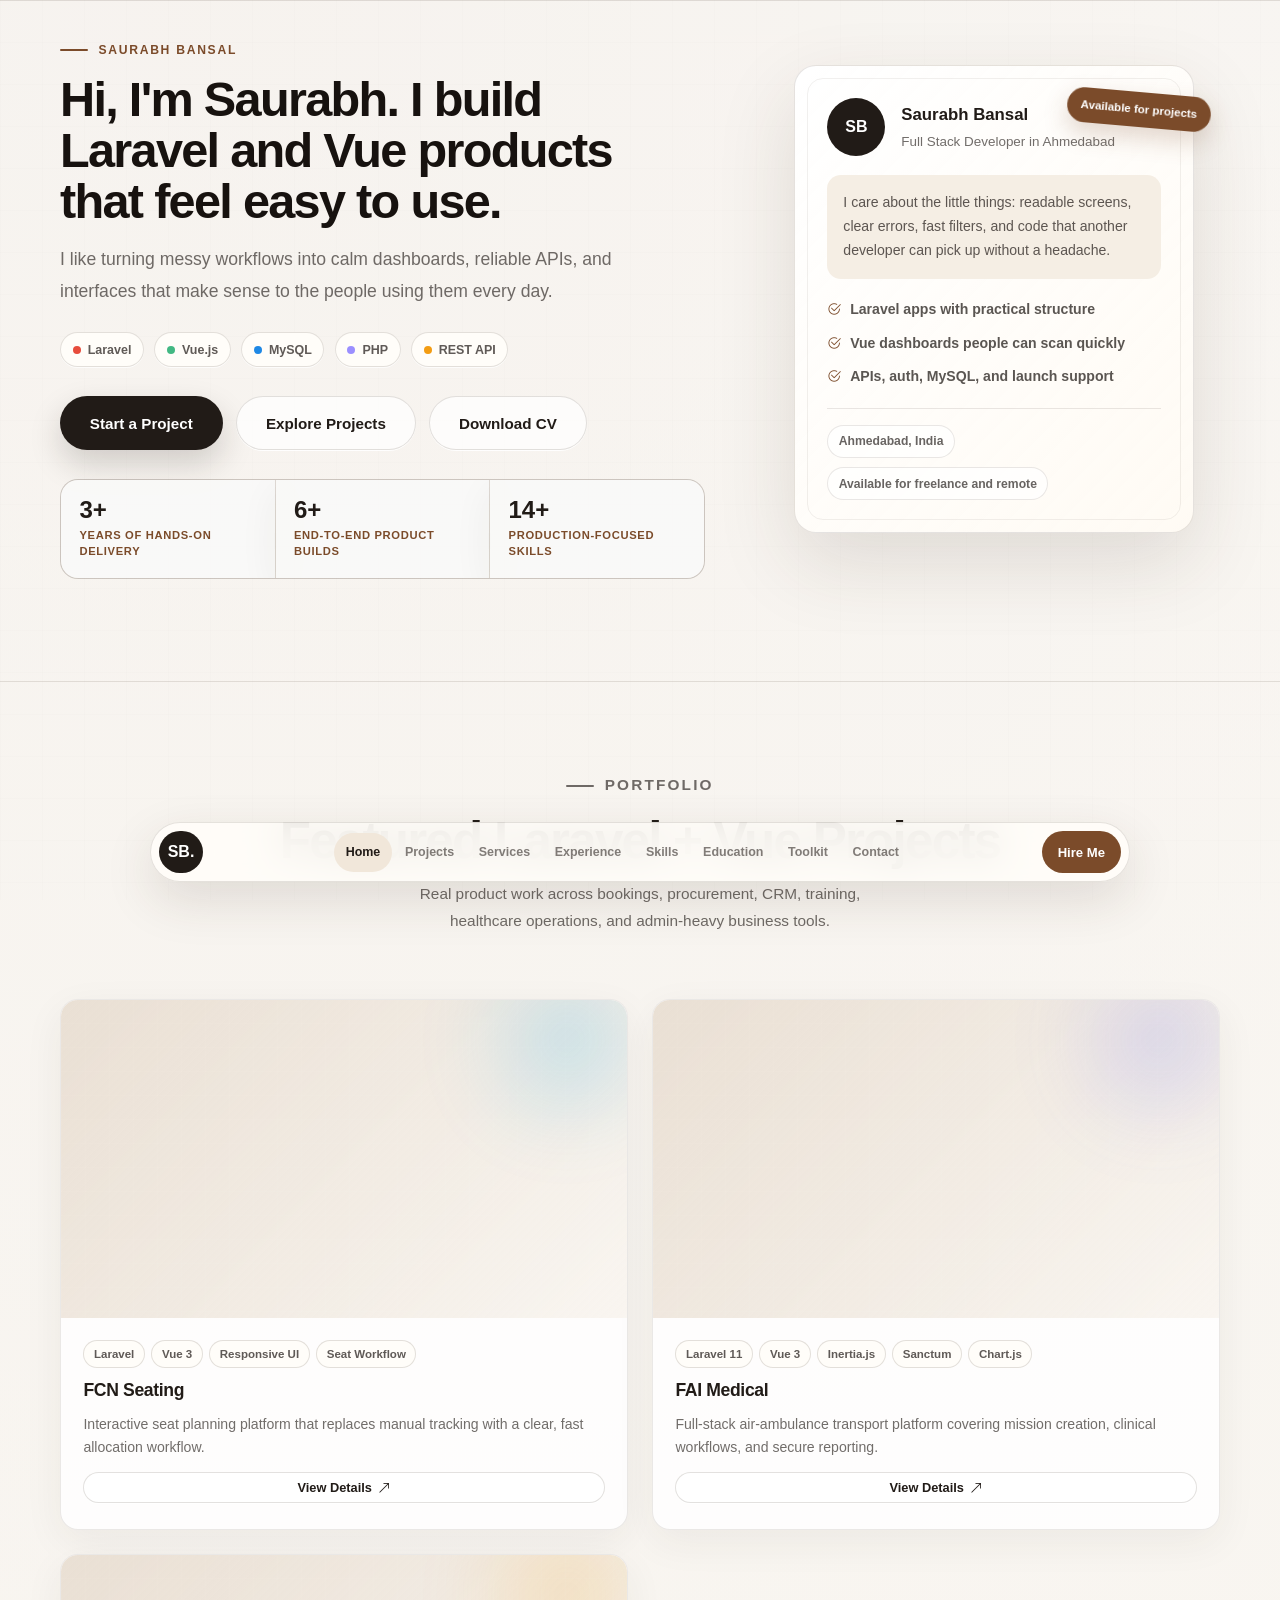
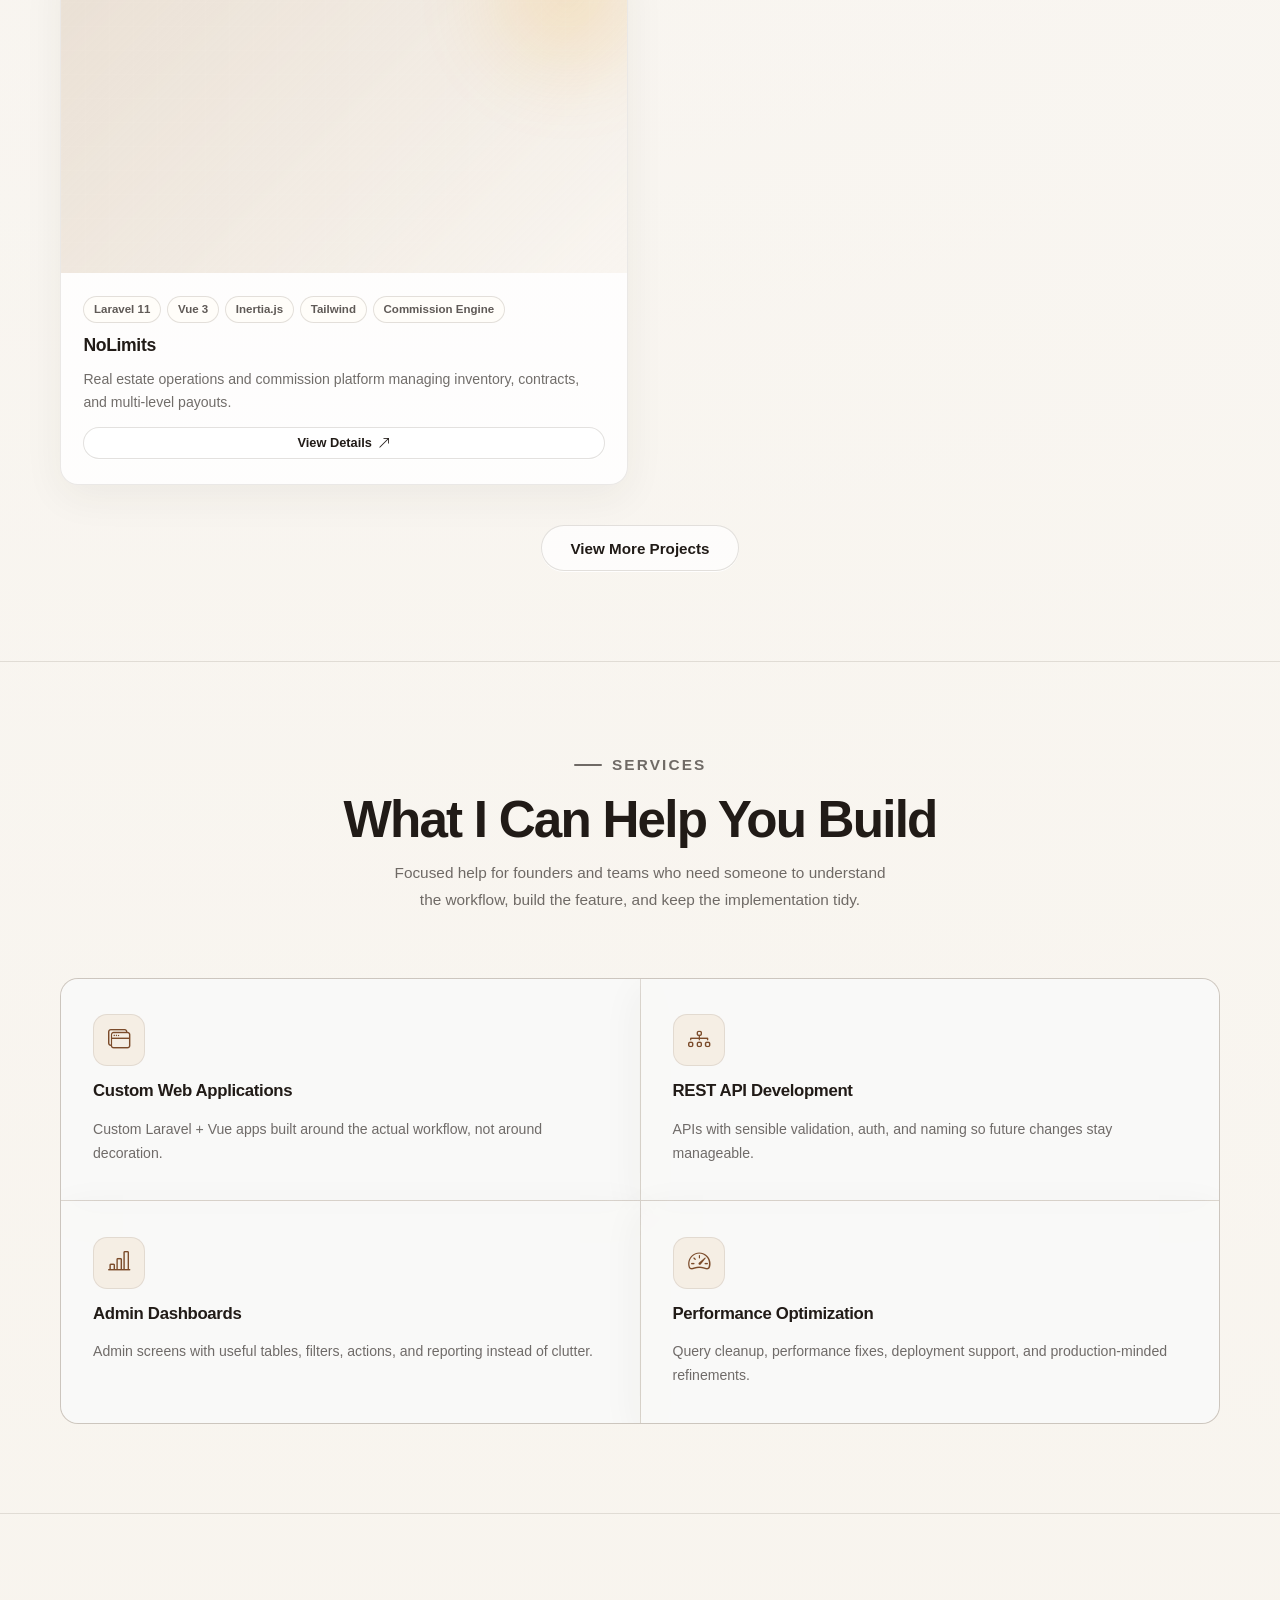
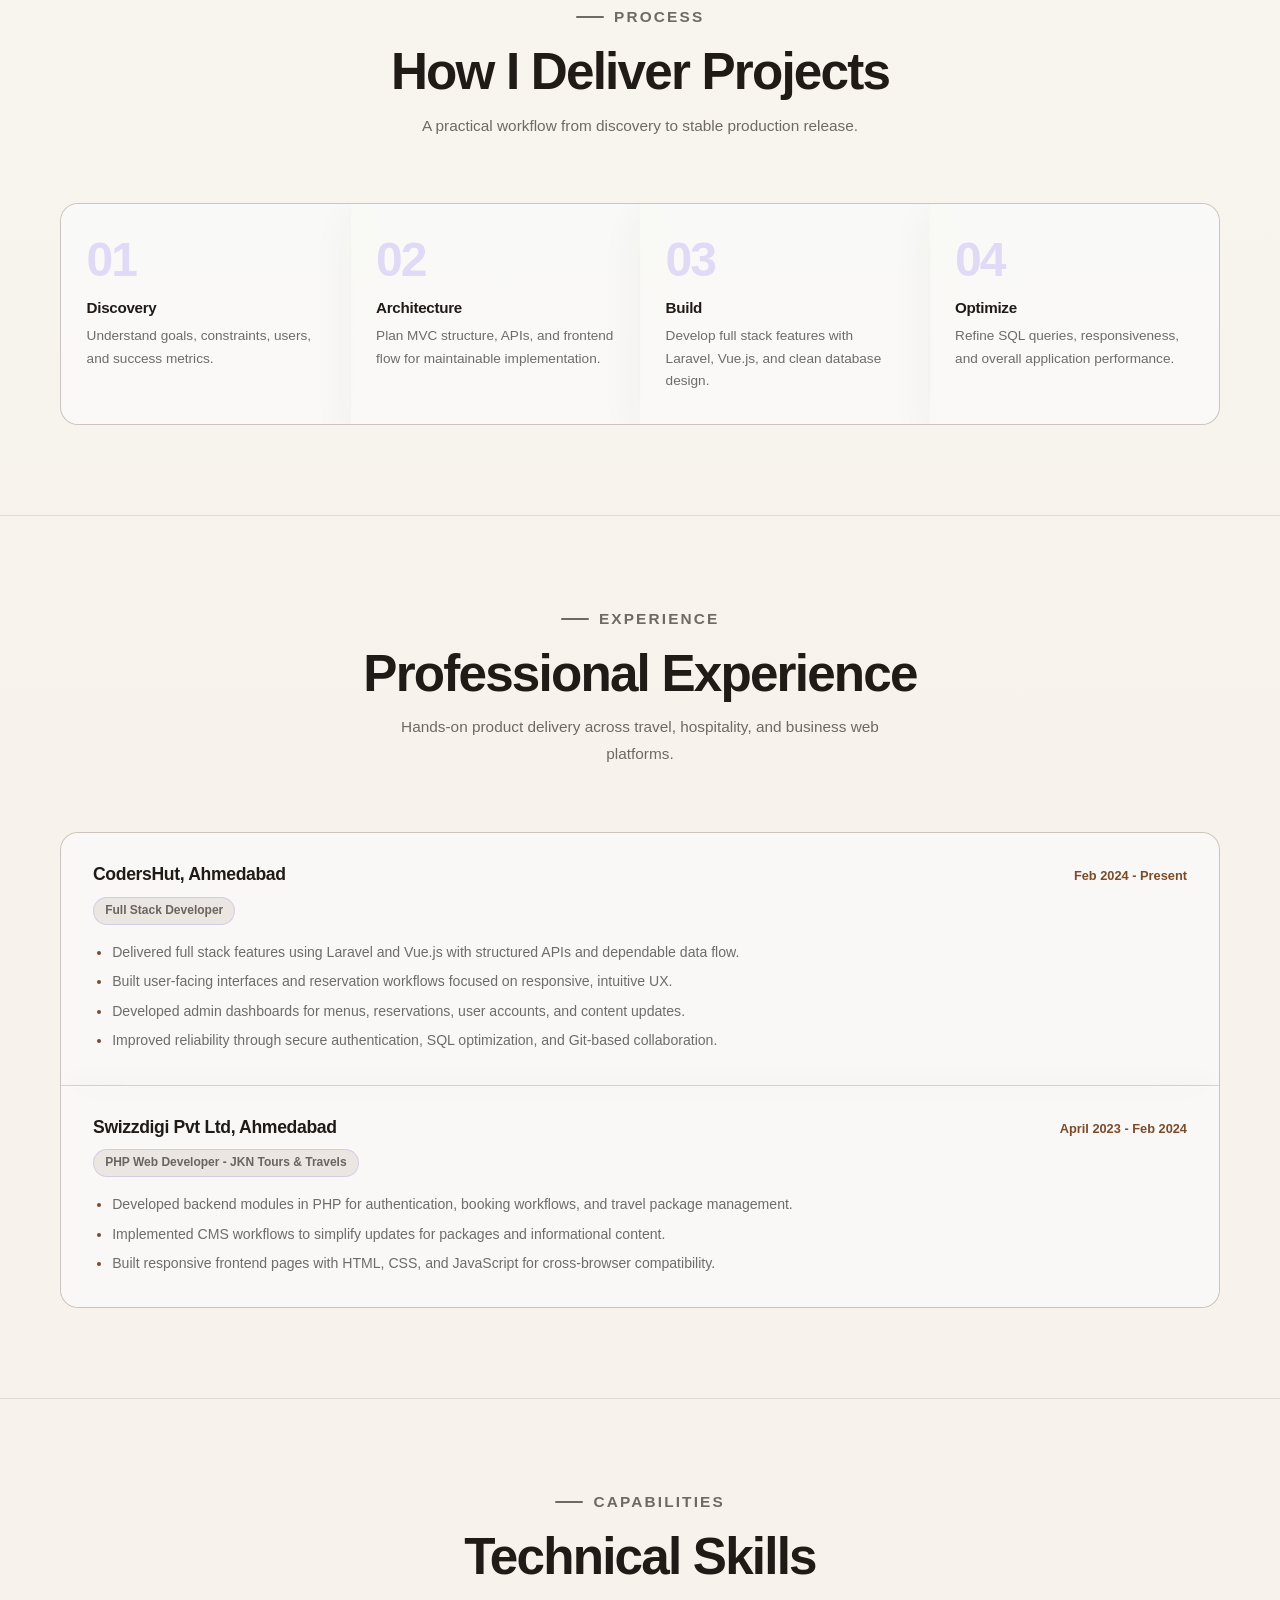
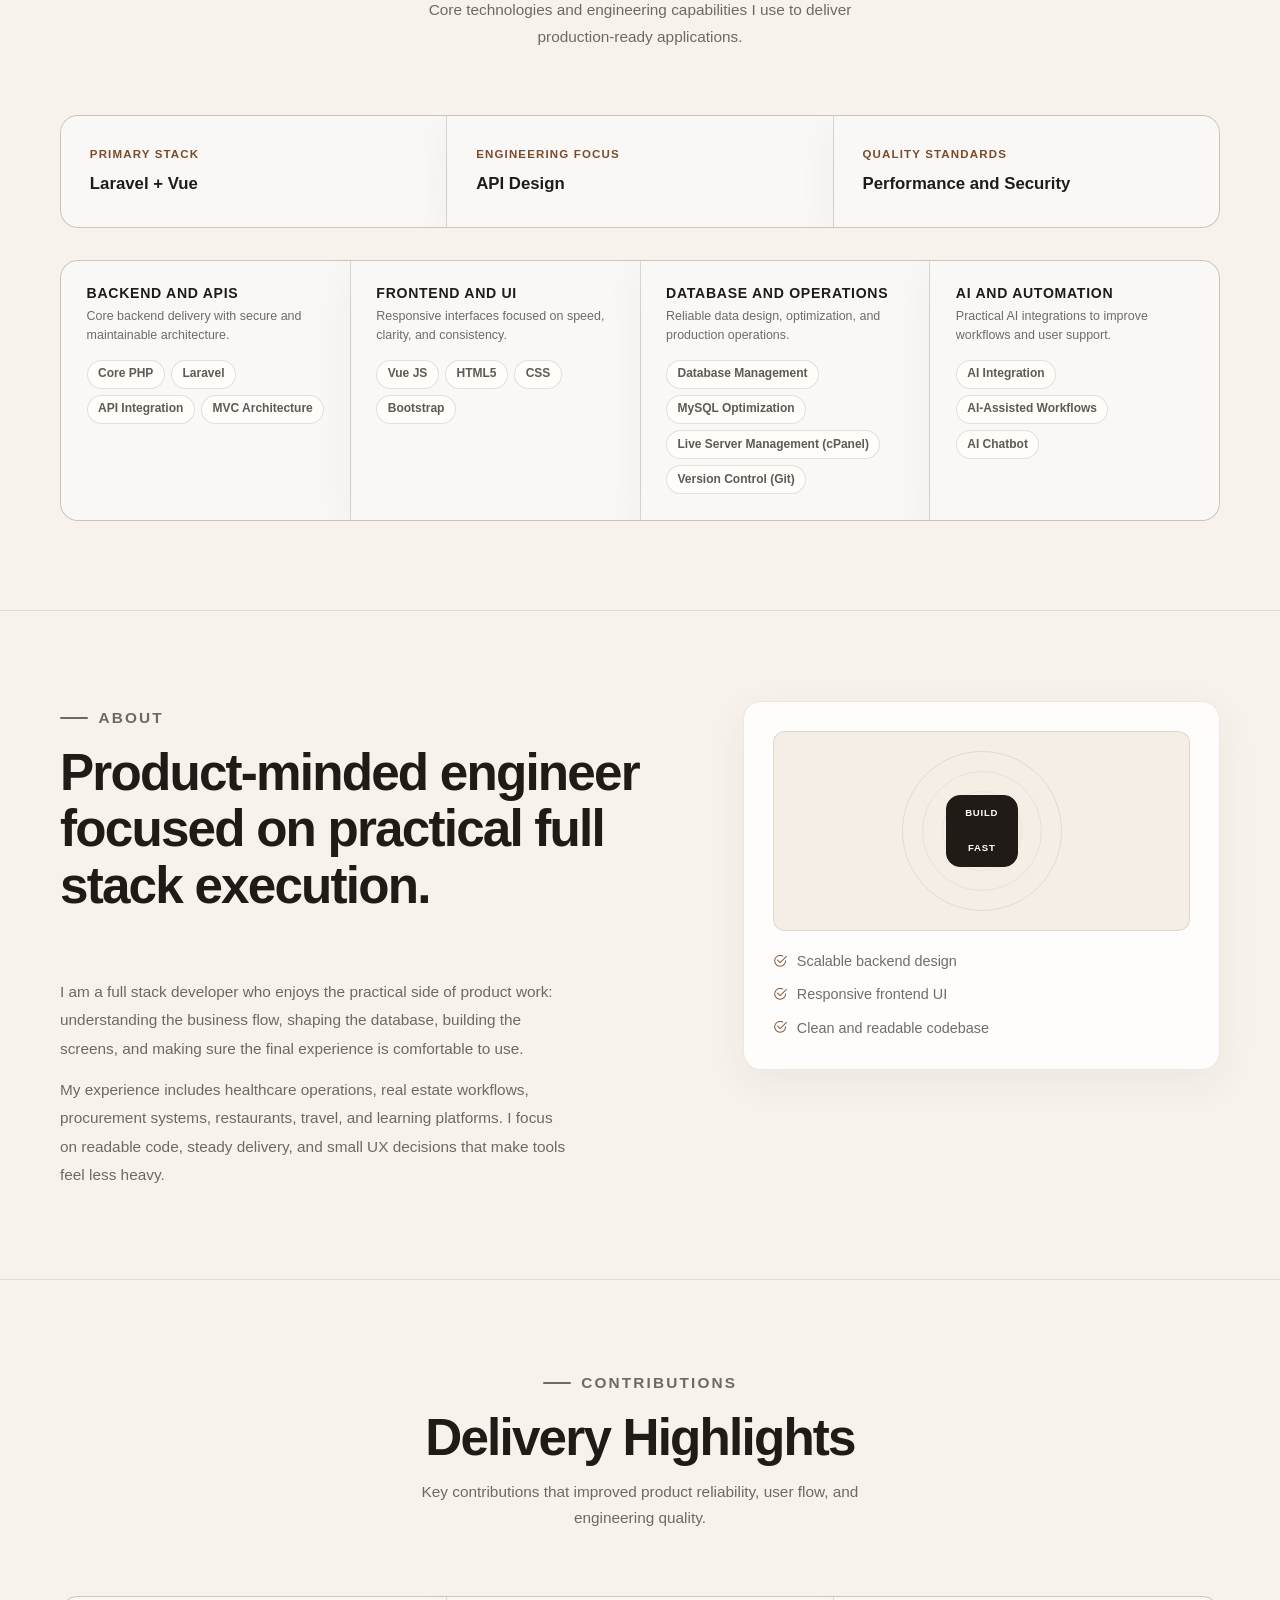
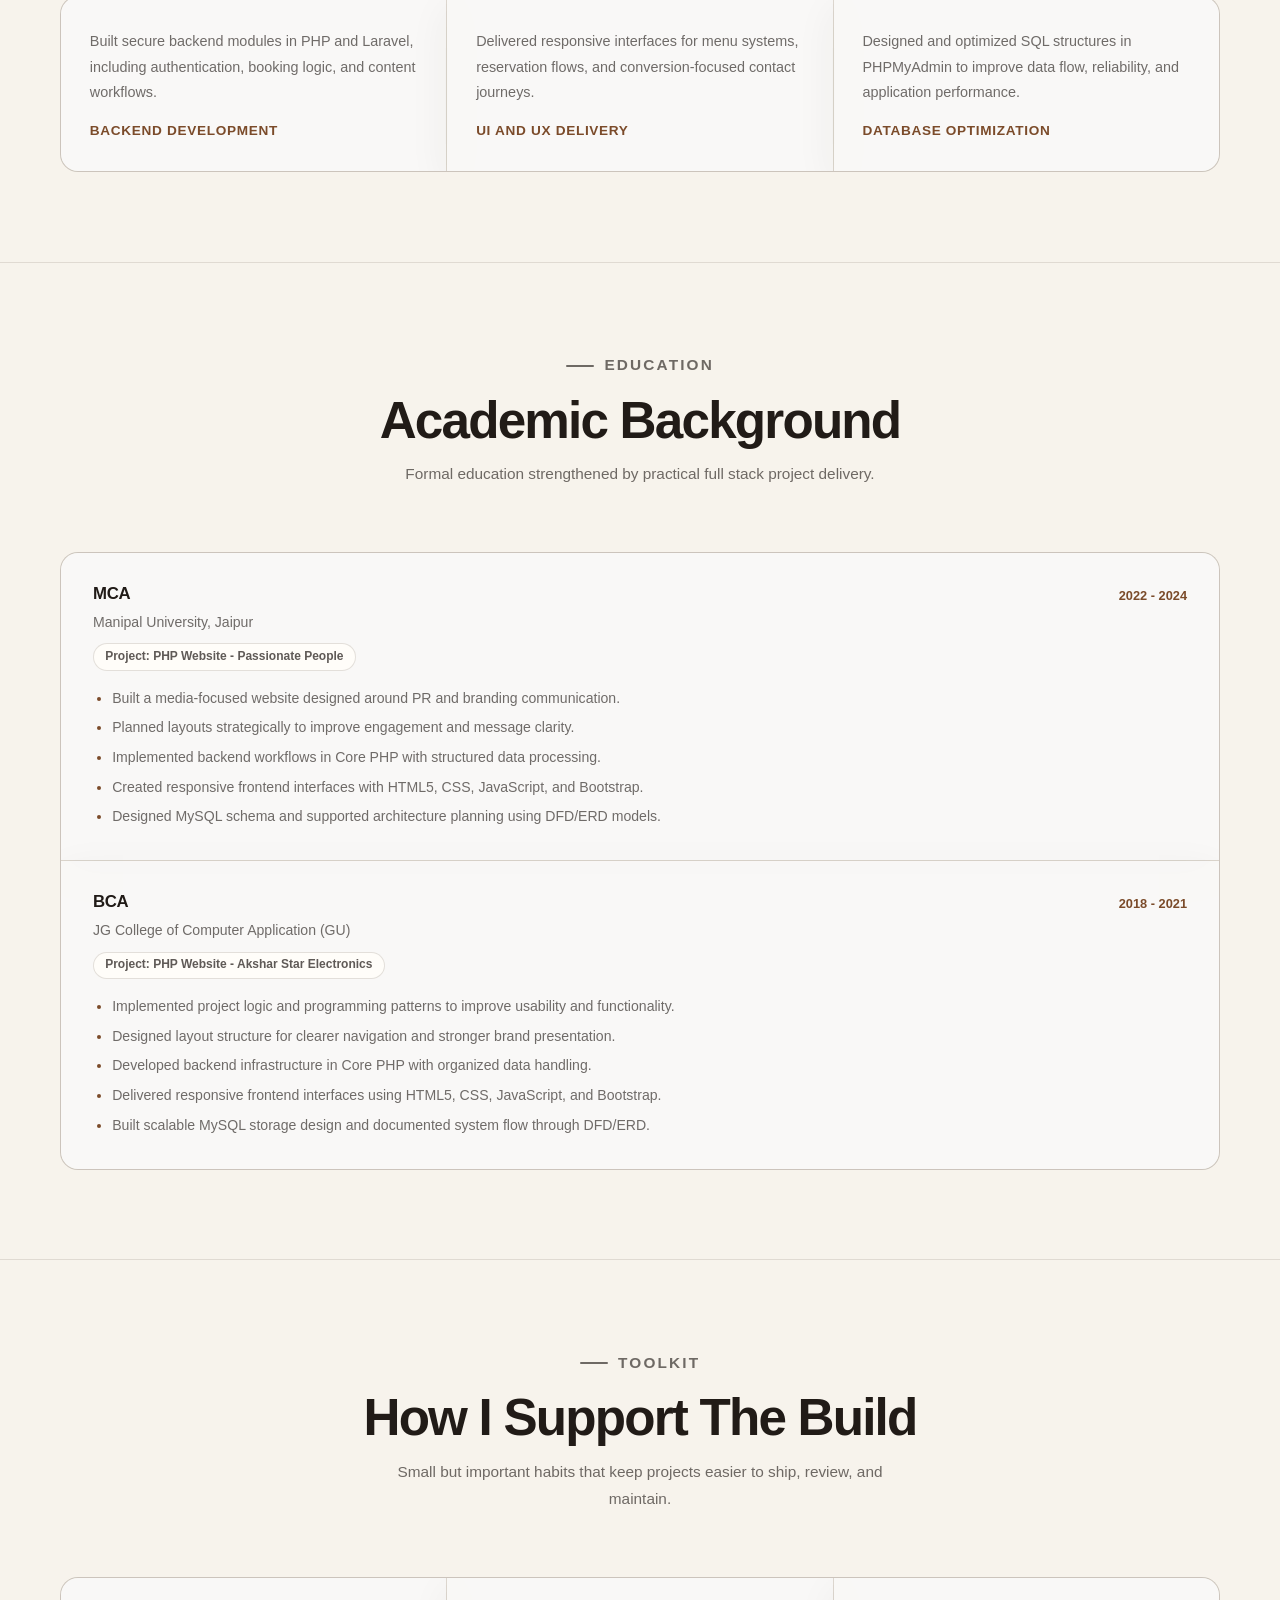
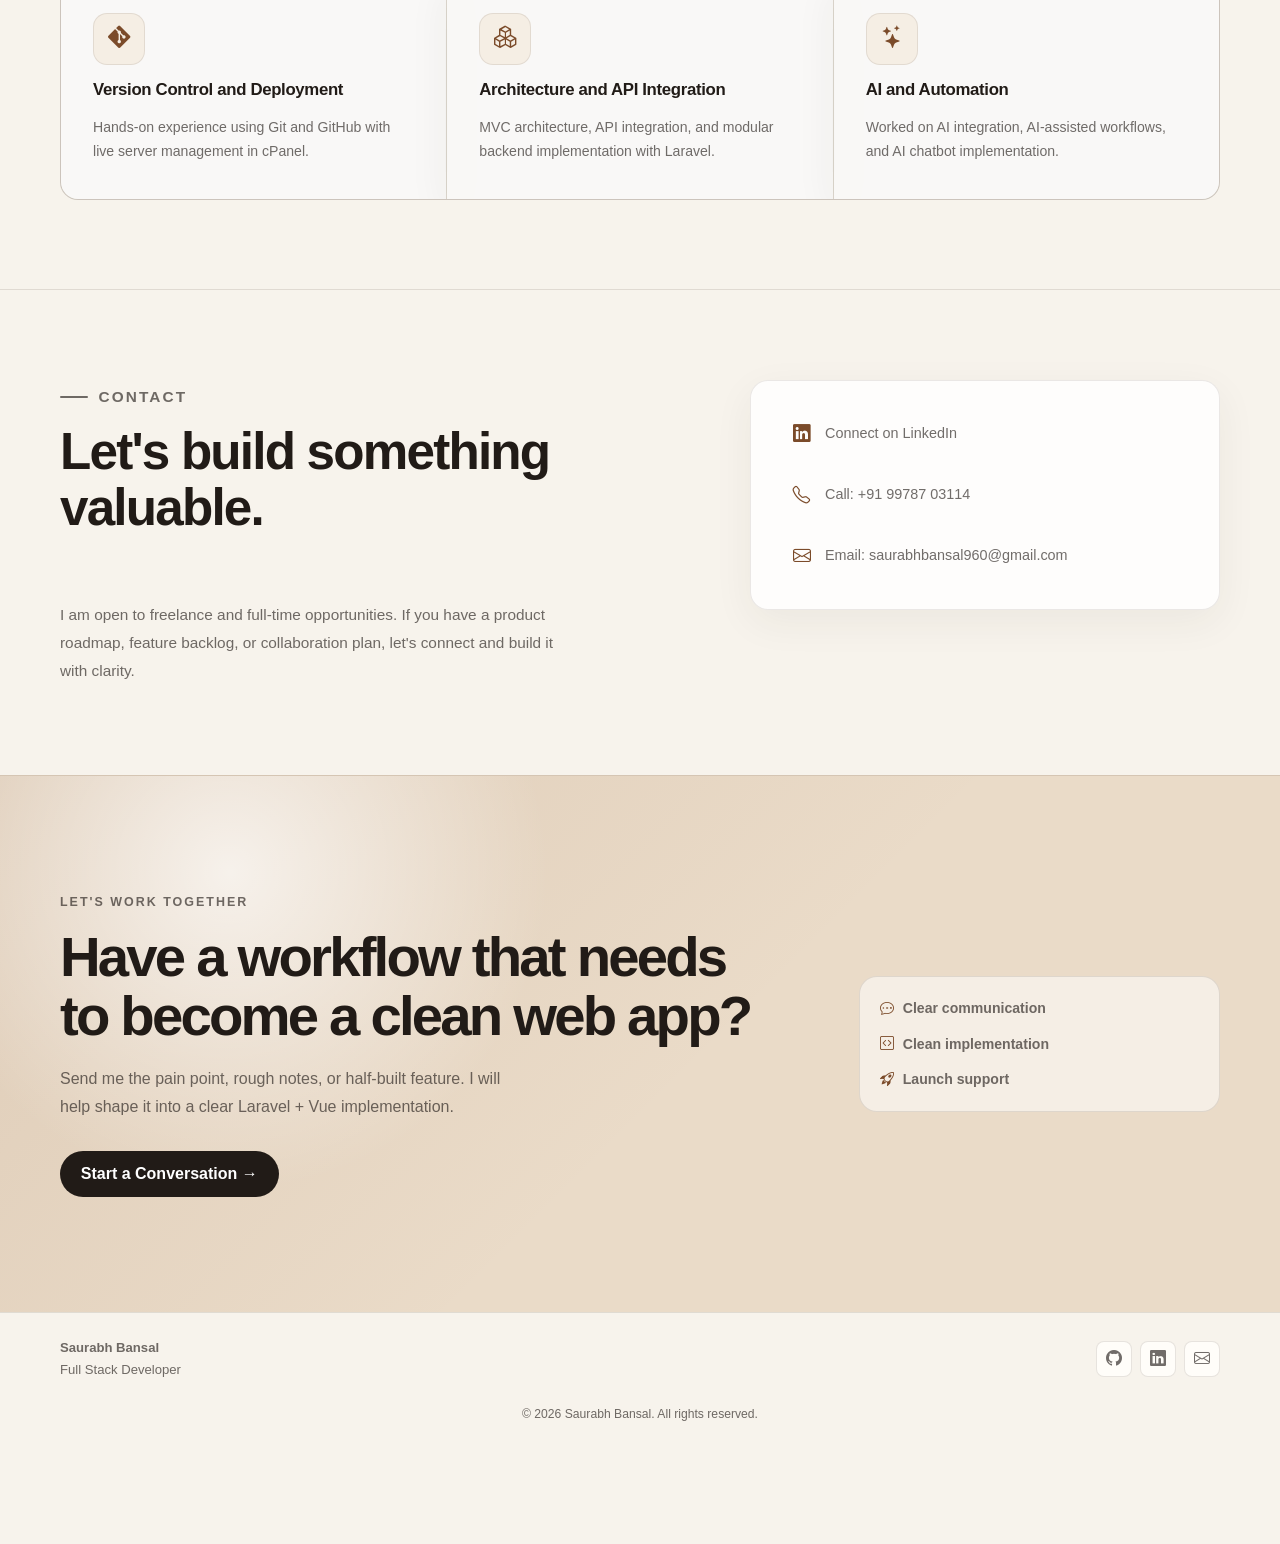
==== commit aa42dab8: "Modified Design" ====
--- a/index.html
+++ b/index.html
@@ -15,7 +15,7 @@
     />
     <meta name="robots" content="index, follow" />
     <meta name="author" content="Saurabh Bansal" />
-    <link rel="canonical" href="/" />
+    <link rel="canonical" href="https://saurabhbansal999.github.io/portfolio/" />
     <meta property="og:type" content="website" />
     <meta property="og:title" content="Saurabh Bansal | Laravel + Vue Full Stack Developer" />
     <meta
@@ -24,7 +24,7 @@
     />
     <meta property="og:site_name" content="Saurabh Bansal Portfolio" />
     <meta property="og:image" content="assets/images/logo.png" />
-    <meta property="og:url" content="/" />
+    <meta property="og:url" content="https://saurabhbansal999.github.io/portfolio/" />
     <meta name="twitter:card" content="summary_large_image" />
     <meta name="twitter:title" content="Saurabh Bansal | Laravel + Vue Full Stack Developer" />
     <meta
@@ -50,7 +50,7 @@
         "description": "Full stack developer specializing in Laravel, Vue.js, API integration, MySQL optimization, and responsive web application delivery.",
         "email": "mailto:saurabhbansal960@gmail.com",
         "telephone": "+91 99787 03114",
-        "url": "/",
+        "url": "https://saurabhbansal999.github.io/portfolio/",
         "image": "assets/images/logo.png",
         "nationality": "Indian",
         "sameAs": [
@@ -81,10 +81,10 @@
         <div class="container hero-grid">
           <div class="hero-content fade-in">
             <p class="hero-highlight eyebrow">Saurabh Bansal</p>
-            <h1 class="hero-small">Laravel + Vue<br><span style="color:var(--purple)">Full Stack</span><br>Engineer.</h1>
+            <h1 class="hero-small">Hi, I'm Saurabh. I build Laravel and Vue products that feel easy to use.</h1>
             <p class="lead">
-              I convert business goals into secure backend systems, clean APIs,
-              and responsive frontends with a strong focus on maintainability and delivery quality.
+              I like turning messy workflows into calm dashboards, reliable APIs,
+              and interfaces that make sense to the people using them every day.
             </p>
             <div class="hero-pills" aria-label="Core capabilities">
               <span><span class="pill-dot" style="background:#E74C3C"></span>Laravel</span>
@@ -117,73 +117,27 @@
           </div>
 
           <div class="hero-visual fade-in-delay">
-            <div class="hero-cube-scene" aria-label="Tech stack visualization">
-              <!-- floating status badges -->
-              <div class="hfb hfb-1">
-                <span class="hfb-dot" style="background:#41D38A"></span>
-                Available for projects
-              </div>
-              <div class="hfb hfb-2">
-                <span class="hfb-dot" style="background:#FF7A38"></span>
-                Open to remote work
-              </div>
-
-              <!-- Laravel cube -->
-              <div class="cwrap cw1">
-                <div class="icube cube-lv">
-                  <div class="f top">L</div>
-                  <div class="f front">L</div>
-                  <div class="f right">L</div>
+            <aside class="hero-profile-card" aria-label="Saurabh Bansal profile snapshot">
+              <div class="profile-topline">
+                <span class="profile-avatar">SB</span>
+                <div>
+                  <p class="profile-name">Saurabh Bansal</p>
+                  <p class="profile-role">Full Stack Developer in Ahmedabad</p>
                 </div>
               </div>
-              <!-- Vue cube -->
-              <div class="cwrap cw2">
-                <div class="icube cube-vu">
-                  <div class="f top">V</div>
-                  <div class="f front">V</div>
-                  <div class="f right">V</div>
-                </div>
-              </div>
-              <!-- MySQL cube -->
-              <div class="cwrap cw3">
-                <div class="icube cube-db">
-                  <div class="f top">DB</div>
-                  <div class="f front">DB</div>
-                  <div class="f right">DB</div>
-                </div>
-              </div>
-              <!-- PHP cube -->
-              <div class="cwrap cw4">
-                <div class="icube cube-ph">
-                  <div class="f top">PHP</div>
-                  <div class="f front">PHP</div>
-                  <div class="f right">PHP</div>
-                </div>
-              </div>
-              <!-- small API cube -->
-              <div class="cwrap cw5">
-                <div class="icube sm cube-ap">
-                  <div class="f top">API</div>
-                  <div class="f front">API</div>
-                  <div class="f right">API</div>
-                </div>
-              </div>
-              <!-- small accent cube -->
-              <div class="cwrap cw6">
-                <div class="icube sm cube-lv">
-                  <div class="f top"></div>
-                  <div class="f front"></div>
-                  <div class="f right"></div>
-                </div>
-              </div>
-
-              <!-- Accent spheres -->
-              <div class="sp sp1"></div>
-              <div class="sp sp2"></div>
-              <div class="sp sp3"></div>
-              <div class="sp sp4"></div>
-              <div class="sp-ring"></div>
-            </div>
+              <div class="profile-note">
+                <p>I care about the little things: readable screens, clear errors, fast filters, and code that another developer can pick up without a headache.</p>
+              </div>
+              <div class="profile-list">
+                <span><i class="bi bi-check2-circle"></i> Laravel apps with practical structure</span>
+                <span><i class="bi bi-check2-circle"></i> Vue dashboards people can scan quickly</span>
+                <span><i class="bi bi-check2-circle"></i> APIs, auth, MySQL, and launch support</span>
+              </div>
+              <div class="profile-footer">
+                <span>Ahmedabad, India</span>
+                <span>Available for freelance and remote</span>
+              </div>
+            </aside>
           </div>
         </div>
       </section>
@@ -194,8 +148,8 @@
             <p class="eyebrow">Portfolio</p>
             <h2>Featured Laravel + Vue Projects</h2>
             <p>
-              Selected full stack work across professional and academic delivery,
-              presented with clear scope, implementation ownership, and measurable outcomes.
+              Real product work across bookings, procurement, CRM, training,
+              healthcare operations, and admin-heavy business tools.
             </p>
           </div>
 
@@ -215,30 +169,30 @@
             <p class="eyebrow">Services</p>
             <h2>What I Can Help You Build</h2>
             <p>
-              Delivery-focused full stack engineering services for products that need
-              speed, reliability, and long-term scalability.
+              Focused help for founders and teams who need someone to understand
+              the workflow, build the feature, and keep the implementation tidy.
             </p>
           </div>
           <div class="services-grid">
             <article class="info-card">
-              <div class="svc-icon-wrap svc-purple">⚙️</div>
+              <div class="svc-icon-wrap svc-purple"><i class="bi bi-window-stack"></i></div>
               <h3>Custom Web Applications</h3>
-              <p>Business-driven applications using Laravel, Vue.js, and structured backend logic.</p>
-            </article>
-            <article class="info-card">
-              <div class="svc-icon-wrap svc-orange">🔗</div>
+              <p>Custom Laravel + Vue apps built around the actual workflow, not around decoration.</p>
+            </article>
+            <article class="info-card">
+              <div class="svc-icon-wrap svc-orange"><i class="bi bi-diagram-3"></i></div>
               <h3>REST API Development</h3>
-              <p>Secure API architecture, validation layers, and clear documentation.</p>
-            </article>
-            <article class="info-card">
-              <div class="svc-icon-wrap svc-green">📊</div>
+              <p>APIs with sensible validation, auth, and naming so future changes stay manageable.</p>
+            </article>
+            <article class="info-card">
+              <div class="svc-icon-wrap svc-green"><i class="bi bi-bar-chart-line"></i></div>
               <h3>Admin Dashboards</h3>
-              <p>Interactive admin systems with user control, reporting, and smooth workflows.</p>
-            </article>
-            <article class="info-card">
-              <div class="svc-icon-wrap svc-purple">🚀</div>
+              <p>Admin screens with useful tables, filters, actions, and reporting instead of clutter.</p>
+            </article>
+            <article class="info-card">
+              <div class="svc-icon-wrap svc-purple"><i class="bi bi-speedometer2"></i></div>
               <h3>Performance Optimization</h3>
-              <p>Database tuning, query optimization, and performance improvements for production apps.</p>
+              <p>Query cleanup, performance fixes, deployment support, and production-minded refinements.</p>
             </article>
           </div>
         </div>
@@ -374,13 +328,14 @@
               <h2>Product-minded engineer focused on practical full stack execution.</h2>
             </div>
             <p class="about-text">
-              I specialize in building efficient, user-focused web applications
-              with practical architecture and clean implementation.
+              I am a full stack developer who enjoys the practical side of product work:
+              understanding the business flow, shaping the database, building the screens,
+              and making sure the final experience is comfortable to use.
             </p>
             <p class="about-text">
-              My experience includes media websites, travel workflows, and
-              restaurant platforms with integrated user and admin experiences.
-              I focus on readable code, predictable delivery, and long-term maintainability.
+              My experience includes healthcare operations, real estate workflows,
+              procurement systems, restaurants, travel, and learning platforms. I focus on
+              readable code, steady delivery, and small UX decisions that make tools feel less heavy.
             </p>
           </div>
 
@@ -472,23 +427,23 @@
       <section id="blog" class="section">
         <div class="container">
           <div class="section-head">
-            <p class="eyebrow">Blog</p>
-            <h2>Additional Technical Work</h2>
-            <p>Complementary strengths that improve engineering quality and delivery velocity.</p>
+            <p class="eyebrow">Toolkit</p>
+            <h2>How I Support The Build</h2>
+            <p>Small but important habits that keep projects easier to ship, review, and maintain.</p>
           </div>
           <div class="blog-grid">
             <article class="info-card">
-              <div class="svc-icon-wrap svc-green">🔧</div>
+              <div class="svc-icon-wrap svc-green"><i class="bi bi-git"></i></div>
               <h3>Version Control and Deployment</h3>
               <p>Hands-on experience using Git and GitHub with live server management in cPanel.</p>
             </article>
             <article class="info-card">
-              <div class="svc-icon-wrap svc-purple">🏗️</div>
+              <div class="svc-icon-wrap svc-purple"><i class="bi bi-boxes"></i></div>
               <h3>Architecture and API Integration</h3>
               <p>MVC architecture, API integration, and modular backend implementation with Laravel.</p>
             </article>
             <article class="info-card">
-              <div class="svc-icon-wrap svc-orange">🤖</div>
+              <div class="svc-icon-wrap svc-orange"><i class="bi bi-stars"></i></div>
               <h3>AI and Automation</h3>
               <p>Worked on AI integration, AI-assisted workflows, and AI chatbot implementation.</p>
             </article>
@@ -538,20 +493,16 @@
       <div class="container purple-cta-inner">
         <div class="purple-cta-text">
           <p class="purple-cta-eyebrow">Let's Work Together</p>
-          <h2 class="purple-cta-title">Building Reliable<br>Digital Products<br>That Scale.</h2>
+          <h2 class="purple-cta-title">Have a workflow that needs to become a clean web app?</h2>
           <p class="purple-cta-desc">
-            I take business goals and turn them into clean Laravel + Vue solutions — fast, secure, and built to last.
+            Send me the pain point, rough notes, or half-built feature. I will help shape it into a clear Laravel + Vue implementation.
           </p>
           <a href="#contact" class="purple-cta-btn">Start a Conversation →</a>
         </div>
-        <div class="purple-cta-cubes" aria-hidden="true">
-          <div class="cwrap ac1"><div class="icube cube-vu"><div class="f top">V</div><div class="f front">V</div><div class="f right">V</div></div></div>
-          <div class="cwrap ac2"><div class="icube cube-lv"><div class="f top">L</div><div class="f front">L</div><div class="f right">L</div></div></div>
-          <div class="cwrap ac3"><div class="icube sm cube-db"><div class="f top">DB</div><div class="f front">DB</div><div class="f right">DB</div></div></div>
-          <div class="cwrap ac4"><div class="icube sm cube-ph"><div class="f top">PHP</div><div class="f front">PHP</div><div class="f right">PHP</div></div></div>
-          <div class="sp cta-sp1"></div>
-          <div class="sp cta-sp2"></div>
-          <div class="sp cta-sp3"></div>
+        <div class="cta-checklist" aria-label="Collaboration highlights">
+          <span><i class="bi bi-chat-dots"></i> Clear communication</span>
+          <span><i class="bi bi-code-square"></i> Clean implementation</span>
+          <span><i class="bi bi-rocket-takeoff"></i> Launch support</span>
         </div>
       </div>
     </section>
@@ -591,7 +542,7 @@
         <a href="#experience">Experience</a>
         <a href="#skills">Skills</a>
         <a href="#education">Education</a>
-        <a href="#blog">Blog</a>
+        <a href="#blog">Toolkit</a>
         <a href="#contact">Contact</a>
       </div>
       <span class="pill-divider" aria-hidden="true"></span>
--- a/assets/css/style.css
+++ b/assets/css/style.css
@@ -2,39 +2,55 @@
 @font-face {
     font-family: 'Fira Code';
     src: url('../fonts/static/FiraCode-Regular.ttf') format('truetype');
-    font-weight: 400; font-style: normal; font-display: swap;
-}
+    font-weight: 400;
+    font-style: normal;
+    font-display: swap;
+}
+
 @font-face {
     font-family: 'Fira Code';
     src: url('../fonts/static/FiraCode-Medium.ttf') format('truetype');
-    font-weight: 500; font-style: normal; font-display: swap;
+    font-weight: 500;
+    font-style: normal;
+    font-display: swap;
 }
 
 /* ── TOKENS ── */
 :root {
-    --bg:          #09090F;
-    --bg-2:        #111118;
-    --bg-3:        #1A1A26;
-    --text:        #F4F4F8;
-    --muted:       rgba(244,244,248,0.48);
-    --muted-2:     rgba(244,244,248,0.28);
-    --accent:      #7C5EF5;
+    --bg: #09090F;
+    --bg-2: #111118;
+    --bg-3: #1A1A26;
+    --text: #F4F4F8;
+    --muted: rgba(244, 244, 248, 0.48);
+    --muted-2: rgba(244, 244, 248, 0.28);
+    --accent: #7C5EF5;
     --accent-dark: #5B3DD4;
-    --accent-soft: rgba(124,94,245,0.14);
-    --accent-glow: rgba(124,94,245,0.35);
-    --border:      rgba(255,255,255,0.07);
-    --border-2:    rgba(255,255,255,0.12);
-    --radius-sm:   10px;
-    --radius:      16px;
-    --radius-lg:   24px;
-    --max-w:       1160px;
-    --sec-pad:     clamp(5rem, 10vw, 8rem);
-    --nav-h:       72px;
+    --accent-soft: rgba(124, 94, 245, 0.14);
+    --accent-glow: rgba(124, 94, 245, 0.35);
+    --border: rgba(255, 255, 255, 0.07);
+    --border-2: rgba(255, 255, 255, 0.12);
+    --radius-sm: 10px;
+    --radius: 16px;
+    --radius-lg: 24px;
+    --max-w: 1160px;
+    --sec-pad: clamp(5rem, 10vw, 8rem);
+    --nav-h: 72px;
 }
 
 /* ── RESET ── */
-*, *::before, *::after { box-sizing: border-box; margin: 0; padding: 0; }
-html { font-size: 16px; scroll-behavior: smooth; }
+*,
+*::before,
+*::after {
+    box-sizing: border-box;
+    margin: 0;
+    padding: 0;
+}
+
+html {
+    font-size: 16px;
+    scroll-behavior: smooth;
+}
+
 body {
     font-family: "Segoe UI", "Inter", "Helvetica Neue", Arial, sans-serif;
     background: var(--bg);
@@ -43,11 +59,34 @@
     overflow-x: hidden;
     -webkit-font-smoothing: antialiased;
 }
-a { color: inherit; text-decoration: none; }
-ul { list-style: none; padding: 0; margin: 0; }
-img { display: block; max-width: 100%; }
-h1, h2, h3, h4 { line-height: 1.1; letter-spacing: -0.02em; }
-.cursor-pointer { cursor: pointer; }
+
+a {
+    color: inherit;
+    text-decoration: none;
+}
+
+ul {
+    list-style: none;
+    padding: 0;
+    margin: 0;
+}
+
+img {
+    display: block;
+    max-width: 100%;
+}
+
+h1,
+h2,
+h3,
+h4 {
+    line-height: 1.1;
+    letter-spacing: -0.02em;
+}
+
+.cursor-pointer {
+    cursor: pointer;
+}
 
 .container {
     width: min(100% - 3rem, var(--max-w));
@@ -59,17 +98,20 @@
    ════════════════════════════════════════════════════ */
 .site-header {
     position: fixed;
-    top: 0; left: 0; right: 0;
+    top: 0;
+    left: 0;
+    right: 0;
     z-index: 900;
     height: var(--nav-h);
     display: flex;
     align-items: center;
-    background: rgba(9,9,15,0.82);
+    background: rgba(9, 9, 15, 0.82);
     backdrop-filter: blur(18px);
     -webkit-backdrop-filter: blur(18px);
     border-bottom: 1px solid var(--border);
     transition: background 0.3s;
 }
+
 .header-inner {
     display: flex;
     align-items: center;
@@ -84,13 +126,17 @@
     color: var(--text);
     flex-shrink: 0;
 }
-.brand span { color: var(--accent); }
+
+.brand span {
+    color: var(--accent);
+}
 
 .top-nav {
     display: flex;
     align-items: center;
     gap: 0.25rem;
 }
+
 .top-nav a {
     font-size: 0.88rem;
     font-weight: 500;
@@ -99,10 +145,19 @@
     border-radius: var(--radius-sm);
     transition: color 0.2s, background 0.2s;
 }
+
 .top-nav a:hover,
-.top-nav a.active { color: var(--text); background: var(--bg-3); }
-
-.nav-actions { display: flex; align-items: center; gap: 0.75rem; flex-shrink: 0; }
+.top-nav a.active {
+    color: var(--text);
+    background: var(--bg-3);
+}
+
+.nav-actions {
+    display: flex;
+    align-items: center;
+    gap: 0.75rem;
+    flex-shrink: 0;
+}
 
 .nav-cta {
     display: inline-flex;
@@ -119,11 +174,16 @@
     transition: background 0.2s, transform 0.2s;
     white-space: nowrap;
 }
-.nav-cta:hover { background: var(--accent-dark); transform: translateY(-1px); }
+
+.nav-cta:hover {
+    background: var(--accent-dark);
+    transform: translateY(-1px);
+}
 
 .hamburger {
     display: none;
-    width: 36px; height: 36px;
+    width: 36px;
+    height: 36px;
     border: 1px solid var(--border-2);
     border-radius: var(--radius-sm);
     background: var(--bg-3);
@@ -134,16 +194,27 @@
     cursor: pointer;
     padding: 0;
 }
+
 .hamburger span {
     display: block;
-    width: 16px; height: 1.5px;
+    width: 16px;
+    height: 1.5px;
     background: var(--text);
     border-radius: 2px;
     transition: transform 0.22s, opacity 0.22s;
 }
-.hamburger.active span:nth-child(1) { transform: translateY(5.5px) rotate(45deg); }
-.hamburger.active span:nth-child(2) { opacity: 0; }
-.hamburger.active span:nth-child(3) { transform: translateY(-5.5px) rotate(-45deg); }
+
+.hamburger.active span:nth-child(1) {
+    transform: translateY(5.5px) rotate(45deg);
+}
+
+.hamburger.active span:nth-child(2) {
+    opacity: 0;
+}
+
+.hamburger.active span:nth-child(3) {
+    transform: translateY(-5.5px) rotate(-45deg);
+}
 
 /* Mobile nav overlay */
 .mobile-nav {
@@ -151,7 +222,7 @@
     position: fixed;
     inset: 0;
     top: var(--nav-h);
-    background: rgba(9,9,15,0.98);
+    background: rgba(9, 9, 15, 0.98);
     backdrop-filter: blur(20px);
     z-index: 899;
     flex-direction: column;
@@ -159,7 +230,11 @@
     justify-content: center;
     gap: 0.5rem;
 }
-.mobile-nav.active { display: flex; }
+
+.mobile-nav.active {
+    display: flex;
+}
+
 .mobile-nav a {
     font-size: 1.8rem;
     font-weight: 800;
@@ -168,8 +243,11 @@
     letter-spacing: -0.02em;
     transition: color 0.2s;
 }
+
 .mobile-nav a:hover,
-.mobile-nav a.active { color: var(--text); }
+.mobile-nav a.active {
+    color: var(--text);
+}
 
 /* ════════════════════════════════════════════════════
    HERO
@@ -188,21 +266,28 @@
 .hero-section::before {
     content: '';
     position: absolute;
-    width: 60vw; height: 60vw;
-    max-width: 800px; max-height: 800px;
+    width: 60vw;
+    height: 60vw;
+    max-width: 800px;
+    max-height: 800px;
     border-radius: 50%;
-    background: radial-gradient(circle, rgba(124,94,245,0.12) 0%, transparent 70%);
-    top: 10%; right: -10%;
+    background: radial-gradient(circle, rgba(124, 94, 245, 0.12) 0%, transparent 70%);
+    top: 10%;
+    right: -10%;
     pointer-events: none;
 }
+
 .hero-section::after {
     content: '';
     position: absolute;
-    width: 40vw; height: 40vw;
-    max-width: 500px; max-height: 500px;
+    width: 40vw;
+    height: 40vw;
+    max-width: 500px;
+    max-height: 500px;
     border-radius: 50%;
-    background: radial-gradient(circle, rgba(124,94,245,0.07) 0%, transparent 70%);
-    bottom: 10%; left: -5%;
+    background: radial-gradient(circle, rgba(124, 94, 245, 0.07) 0%, transparent 70%);
+    bottom: 10%;
+    left: -5%;
     pointer-events: none;
 }
 
@@ -223,10 +308,12 @@
     letter-spacing: 0.15em;
     margin-bottom: 1.5rem;
 }
+
 .hero-label::before {
     content: '';
     display: block;
-    width: 32px; height: 2px;
+    width: 32px;
+    height: 2px;
     background: var(--accent);
 }
 
@@ -238,8 +325,14 @@
     color: var(--text);
     margin-bottom: 2rem;
 }
-.hero-title .dim { color: var(--muted-2); }
-.hero-title .accent-word { color: var(--accent); }
+
+.hero-title .dim {
+    color: var(--muted-2);
+}
+
+.hero-title .accent-word {
+    color: var(--accent);
+}
 
 .hero-desc {
     font-size: clamp(1rem, 1.5vw, 1.15rem);
@@ -264,11 +357,13 @@
     padding-top: 2.5rem;
     border-top: 1px solid var(--border);
 }
+
 .hero-stat {
     display: flex;
     flex-direction: column;
     gap: 0.2rem;
 }
+
 .stat-num {
     font-size: clamp(1.6rem, 3vw, 2.2rem);
     font-weight: 900;
@@ -276,6 +371,7 @@
     letter-spacing: -0.04em;
     line-height: 1;
 }
+
 .stat-txt {
     font-size: 0.78rem;
     color: var(--muted);
@@ -301,15 +397,26 @@
     letter-spacing: 0.12em;
     z-index: 1;
 }
+
 .hero-scroll-line {
     width: 1px;
     height: 40px;
     background: linear-gradient(to bottom, var(--accent), transparent);
     animation: scrollPulse 2s ease-in-out infinite;
 }
+
 @keyframes scrollPulse {
-    0%, 100% { opacity: 0.4; transform: scaleY(1); }
-    50% { opacity: 1; transform: scaleY(1.2); }
+
+    0%,
+    100% {
+        opacity: 0.4;
+        transform: scaleY(1);
+    }
+
+    50% {
+        opacity: 1;
+        transform: scaleY(1.2);
+    }
 }
 
 /* ════════════════════════════════════════════════════
@@ -331,14 +438,19 @@
     letter-spacing: 0.15em;
     margin-bottom: 1.2rem;
 }
+
 .section-label::before {
     content: '';
     display: block;
-    width: 24px; height: 2px;
+    width: 24px;
+    height: 2px;
     background: var(--accent);
 }
 
-.section-head { margin-bottom: clamp(2.5rem, 5vw, 4rem); }
+.section-head {
+    margin-bottom: clamp(2.5rem, 5vw, 4rem);
+}
+
 .section-head h2 {
     font-size: clamp(2rem, 4vw, 3.2rem);
     font-weight: 900;
@@ -346,6 +458,7 @@
     letter-spacing: -0.035em;
     margin-bottom: 0.75rem;
 }
+
 .section-head p {
     font-size: clamp(0.9rem, 1.2vw, 1.05rem);
     color: var(--muted);
@@ -369,13 +482,17 @@
     transition: transform 0.2s, box-shadow 0.2s, background 0.2s, border-color 0.2s;
     white-space: nowrap;
 }
-.btn:hover { transform: translateY(-2px); }
+
+.btn:hover {
+    transform: translateY(-2px);
+}
 
 .btn-primary {
     background: var(--accent);
     color: #fff;
     box-shadow: 0 8px 28px var(--accent-glow);
 }
+
 .btn-primary:hover {
     background: var(--accent-dark);
     box-shadow: 0 14px 40px var(--accent-glow);
@@ -386,9 +503,10 @@
     color: var(--text);
     border-color: var(--border-2);
 }
+
 .btn-outline:hover {
     background: var(--bg-3);
-    border-color: rgba(255,255,255,0.22);
+    border-color: rgba(255, 255, 255, 0.22);
 }
 
 .btn-ghost {
@@ -398,7 +516,11 @@
     padding: 0.55rem 1.1rem;
     font-size: 0.82rem;
 }
-.btn-ghost:hover { background: var(--bg-2); border-color: var(--border-2); }
+
+.btn-ghost:hover {
+    background: var(--bg-2);
+    border-color: var(--border-2);
+}
 
 /* ════════════════════════════════════════════════════
    PROJECT CARDS
@@ -418,10 +540,11 @@
     flex-direction: column;
     transition: border-color 0.3s, transform 0.3s, box-shadow 0.3s;
 }
+
 .project-card:hover {
-    border-color: rgba(124,94,245,0.35);
+    border-color: rgba(124, 94, 245, 0.35);
     transform: translateY(-4px);
-    box-shadow: 0 20px 60px rgba(0,0,0,0.4);
+    box-shadow: 0 20px 60px rgba(0, 0, 0, 0.4);
 }
 
 .project-media {
@@ -429,17 +552,21 @@
     overflow: hidden;
     aspect-ratio: 16/9;
     background:
-        radial-gradient(120% 100% at 0% 0%, color-mix(in srgb, var(--accent-a,#7C5EF5) 30%, #111118) 0%, transparent 55%),
-        radial-gradient(120% 100% at 100% 100%, color-mix(in srgb, var(--accent-b,#41D38A) 25%, #111118) 0%, transparent 55%),
+        radial-gradient(120% 100% at 0% 0%, color-mix(in srgb, var(--accent-a, #7C5EF5) 30%, #111118) 0%, transparent 55%),
+        radial-gradient(120% 100% at 100% 100%, color-mix(in srgb, var(--accent-b, #41D38A) 25%, #111118) 0%, transparent 55%),
         var(--bg-3);
 }
+
 .project-media img {
     width: 100%;
     height: 100%;
     object-fit: contain;
     transition: transform 0.4s ease;
 }
-.project-card:hover .project-media img { transform: scale(1.04); }
+
+.project-card:hover .project-media img {
+    transform: scale(1.04);
+}
 
 .project-media-title {
     position: absolute;
@@ -453,22 +580,26 @@
     text-transform: uppercase;
     letter-spacing: 0.1em;
 }
+
 .project-media-glow {
     position: absolute;
-    width: 200px; height: 200px;
+    width: 200px;
+    height: 200px;
     border-radius: 50%;
     filter: blur(40px);
     opacity: 0.25;
     background: radial-gradient(circle, var(--accent-a, var(--accent)), transparent 70%);
-    top: -60px; right: -40px;
+    top: -60px;
+    right: -40px;
     pointer-events: none;
 }
+
 .project-media-grid {
     position: absolute;
     inset: 0;
     background:
-        linear-gradient(0deg, rgba(255,255,255,0.03) 1px, transparent 1px) 0 0 / 24px 24px,
-        linear-gradient(90deg, rgba(255,255,255,0.03) 1px, transparent 1px) 0 0 / 24px 24px;
+        linear-gradient(0deg, rgba(255, 255, 255, 0.03) 1px, transparent 1px) 0 0 / 24px 24px,
+        linear-gradient(90deg, rgba(255, 255, 255, 0.03) 1px, transparent 1px) 0 0 / 24px 24px;
     pointer-events: none;
 }
 
@@ -479,111 +610,261 @@
     gap: 0.8rem;
     flex: 1;
 }
-.project-stack { display: flex; flex-wrap: wrap; gap: 0.4rem; }
+
+.project-stack {
+    display: flex;
+    flex-wrap: wrap;
+    gap: 0.4rem;
+}
+
 .project-badge {
     font-size: 0.72rem;
     font-weight: 600;
     color: var(--accent);
     background: var(--accent-soft);
-    border: 1px solid rgba(124,94,245,0.2);
+    border: 1px solid rgba(124, 94, 245, 0.2);
     border-radius: 100px;
     padding: 0.2rem 0.6rem;
 }
-.project-title { font-size: 1.1rem; font-weight: 800; color: var(--text); }
-.project-desc { font-size: 0.88rem; color: var(--muted); line-height: 1.65; margin: 0; }
-.project-actions { margin-top: auto; display: flex; gap: 0.5rem; flex-wrap: wrap; }
+
+.project-title {
+    font-size: 1.1rem;
+    font-weight: 800;
+    color: var(--text);
+}
+
+.project-desc {
+    font-size: 0.88rem;
+    color: var(--muted);
+    line-height: 1.65;
+    margin: 0;
+}
+
+.project-actions {
+    margin-top: auto;
+    display: flex;
+    gap: 0.5rem;
+    flex-wrap: wrap;
+}
+
 .project-actions a,
 .project-details-btn {
-    font-size: 0.8rem; font-weight: 600;
+    font-size: 0.8rem;
+    font-weight: 600;
     padding: 0.45rem 0.9rem;
     border-radius: 100px;
     border: 1px solid var(--border-2);
     background: var(--bg-3);
     color: var(--text);
-    display: inline-flex; align-items: center; gap: 0.35rem;
+    display: inline-flex;
+    align-items: center;
+    gap: 0.35rem;
     transition: background 0.2s, border-color 0.2s;
 }
+
 .project-actions a:hover,
-.project-details-btn:hover { background: rgba(124,94,245,0.15); border-color: rgba(124,94,245,0.35); color: #fff; }
+.project-details-btn:hover {
+    background: rgba(124, 94, 245, 0.15);
+    border-color: rgba(124, 94, 245, 0.35);
+    color: #fff;
+}
+
 .project-actions a.primary {
-    background: var(--accent); color: #fff; border-color: var(--accent);
-}
-.project-actions a.primary:hover { background: var(--accent-dark); }
+    background: var(--accent);
+    color: #fff;
+    border-color: var(--accent);
+}
+
+.project-actions a.primary:hover {
+    background: var(--accent-dark);
+}
+
 .project-details-btn {
-    cursor: pointer; width: 100%; justify-content: center;
-}
-
-.center-wrap { text-align: center; margin-top: 2.5rem; }
+    cursor: pointer;
+    width: 100%;
+    justify-content: center;
+}
+
+.center-wrap {
+    text-align: center;
+    margin-top: 2.5rem;
+}
 
 /* ════════════════════════════════════════════════════
    PROJECT MODAL
    ════════════════════════════════════════════════════ */
-body.modal-open { overflow: hidden; }
+body.modal-open {
+    overflow: hidden;
+}
 
 .project-modal-overlay {
-    position: fixed; inset: 0; z-index: 2100;
-    background: rgba(0,0,0,0.75);
+    position: fixed;
+    inset: 0;
+    z-index: 2100;
+    background: rgba(0, 0, 0, 0.75);
     backdrop-filter: blur(8px);
-    display: grid; place-items: center;
+    display: grid;
+    place-items: center;
     padding: 1rem;
-    opacity: 0; pointer-events: none;
+    opacity: 0;
+    pointer-events: none;
     transition: opacity 0.25s;
 }
-.project-modal-overlay.is-open { opacity: 1; pointer-events: auto; }
+
+.project-modal-overlay.is-open {
+    opacity: 1;
+    pointer-events: auto;
+}
 
 .project-modal {
-    width: min(920px,100%); max-height: 90vh;
-    overflow: auto; scrollbar-width: none; -ms-overflow-style: none;
+    width: min(920px, 100%);
+    max-height: 90vh;
+    overflow: auto;
+    scrollbar-width: none;
+    -ms-overflow-style: none;
     border-radius: var(--radius-lg);
     border: 1px solid var(--border-2);
     background: var(--bg-2);
-    box-shadow: 0 40px 100px rgba(0,0,0,0.6);
-    padding: 1.6rem; position: relative;
-}
-.project-modal::-webkit-scrollbar { display: none; }
+    box-shadow: 0 40px 100px rgba(0, 0, 0, 0.6);
+    padding: 1.6rem;
+    position: relative;
+}
+
+.project-modal::-webkit-scrollbar {
+    display: none;
+}
 
 .project-modal-close {
-    position: absolute; right: 1rem; top: 1rem;
-    border: 1px solid var(--border-2); background: var(--bg-3);
-    color: var(--muted); width: 36px; height: 36px;
+    position: absolute;
+    right: 1rem;
+    top: 1rem;
+    border: 1px solid var(--border-2);
+    background: var(--bg-3);
+    color: var(--muted);
+    width: 36px;
+    height: 36px;
     border-radius: 100px;
-    display: inline-flex; align-items: center; justify-content: center;
-    cursor: pointer; transition: background 0.2s, color 0.2s;
-}
-.project-modal-close:hover { background: var(--accent-soft); color: var(--text); }
-
-.project-modal-head { border-bottom: 1px solid var(--border); padding-bottom: 1rem; margin-bottom: 1rem; }
+    display: inline-flex;
+    align-items: center;
+    justify-content: center;
+    cursor: pointer;
+    transition: background 0.2s, color 0.2s;
+}
+
+.project-modal-close:hover {
+    background: var(--accent-soft);
+    color: var(--text);
+}
+
+.project-modal-head {
+    border-bottom: 1px solid var(--border);
+    padding-bottom: 1rem;
+    margin-bottom: 1rem;
+}
+
 .project-modal-kicker {
-    font-size: 0.75rem; font-weight: 700; text-transform: uppercase;
-    letter-spacing: 0.1em; color: var(--accent); margin: 0;
-}
-.project-modal-head h3 { margin-top: 0.4rem; font-size: 1.4rem; color: var(--text); }
-.project-modal-desc { color: var(--muted); line-height: 1.65; font-size: 0.9rem; margin: 0.4rem 0 0; }
-.project-modal-tags { margin-top: 0.75rem; display: flex; flex-wrap: wrap; gap: 0.4rem; }
-
-.project-modal-tabs { display: flex; gap: 0.4rem; margin-bottom: 1rem; flex-wrap: wrap; }
+    font-size: 0.75rem;
+    font-weight: 700;
+    text-transform: uppercase;
+    letter-spacing: 0.1em;
+    color: var(--accent);
+    margin: 0;
+}
+
+.project-modal-head h3 {
+    margin-top: 0.4rem;
+    font-size: 1.4rem;
+    color: var(--text);
+}
+
+.project-modal-desc {
+    color: var(--muted);
+    line-height: 1.65;
+    font-size: 0.9rem;
+    margin: 0.4rem 0 0;
+}
+
+.project-modal-tags {
+    margin-top: 0.75rem;
+    display: flex;
+    flex-wrap: wrap;
+    gap: 0.4rem;
+}
+
+.project-modal-tabs {
+    display: flex;
+    gap: 0.4rem;
+    margin-bottom: 1rem;
+    flex-wrap: wrap;
+}
+
 .project-modal-tab {
-    border: 1px solid var(--border-2); background: var(--bg-3); color: var(--muted);
-    padding: 0.42rem 0.85rem; border-radius: 100px;
-    font-size: 0.8rem; font-weight: 600; cursor: pointer;
+    border: 1px solid var(--border-2);
+    background: var(--bg-3);
+    color: var(--muted);
+    padding: 0.42rem 0.85rem;
+    border-radius: 100px;
+    font-size: 0.8rem;
+    font-weight: 600;
+    cursor: pointer;
     transition: background 0.2s, color 0.2s;
 }
-.project-modal-tab.is-active { background: var(--accent); border-color: var(--accent); color: #fff; }
-.project-modal-tab-panel { display: none; }
-.project-modal-tab-panel.is-active { display: block; }
-
-.project-modal-grid { display: grid; grid-template-columns: repeat(2,1fr); gap: 0.9rem; }
+
+.project-modal-tab.is-active {
+    background: var(--accent);
+    border-color: var(--accent);
+    color: #fff;
+}
+
+.project-modal-tab-panel {
+    display: none;
+}
+
+.project-modal-tab-panel.is-active {
+    display: block;
+}
+
+.project-modal-grid {
+    display: grid;
+    grid-template-columns: repeat(2, 1fr);
+    gap: 0.9rem;
+}
+
 .project-modal-section {
-    border: 1px solid var(--border); border-radius: var(--radius-sm);
-    background: var(--bg-3); padding: 0.9rem;
-}
+    border: 1px solid var(--border);
+    border-radius: var(--radius-sm);
+    background: var(--bg-3);
+    padding: 0.9rem;
+}
+
 .project-modal-section h4 {
-    font-size: 0.75rem; text-transform: uppercase;
-    letter-spacing: 0.08em; color: var(--accent); margin: 0; font-weight: 700;
-}
-.project-modal-section p { margin: 0.5rem 0 0; color: var(--muted); font-size: 0.87rem; line-height: 1.65; }
-.project-modal-section ul { margin: 0.5rem 0 0; padding-left: 1rem; list-style: disc; }
-.project-modal-section li { color: var(--muted); font-size: 0.87rem; line-height: 1.65; margin-bottom: 0.25rem; }
+    font-size: 0.75rem;
+    text-transform: uppercase;
+    letter-spacing: 0.08em;
+    color: var(--accent);
+    margin: 0;
+    font-weight: 700;
+}
+
+.project-modal-section p {
+    margin: 0.5rem 0 0;
+    color: var(--muted);
+    font-size: 0.87rem;
+    line-height: 1.65;
+}
+
+.project-modal-section ul {
+    margin: 0.5rem 0 0;
+    padding-left: 1rem;
+    list-style: disc;
+}
+
+.project-modal-section li {
+    color: var(--muted);
+    font-size: 0.87rem;
+    line-height: 1.65;
+    margin-bottom: 0.25rem;
+}
 
 /* ════════════════════════════════════════════════════
    SERVICES
@@ -606,20 +887,45 @@
     flex-direction: column;
     gap: 1rem;
 }
-.info-card:hover { background: var(--bg-3); }
-.info-card h3 { font-size: 1.05rem; font-weight: 800; color: var(--text); }
-.info-card p { font-size: 0.88rem; color: var(--muted); line-height: 1.72; }
+
+.info-card:hover {
+    background: var(--bg-3);
+}
+
+.info-card h3 {
+    font-size: 1.05rem;
+    font-weight: 800;
+    color: var(--text);
+}
+
+.info-card p {
+    font-size: 0.88rem;
+    color: var(--muted);
+    line-height: 1.72;
+}
 
 .svc-icon-wrap {
-    width: 52px; height: 52px;
+    width: 52px;
+    height: 52px;
     border-radius: 14px;
-    display: flex; align-items: center; justify-content: center;
+    display: flex;
+    align-items: center;
+    justify-content: center;
     font-size: 1.4rem;
     flex-shrink: 0;
 }
-.svc-purple { background: linear-gradient(135deg, #7C5EF5, #5234D6); }
-.svc-orange { background: linear-gradient(135deg, #FF9A50, #C85800); }
-.svc-green  { background: linear-gradient(135deg, #41D38A, #1C7D47); }
+
+.svc-purple {
+    background: linear-gradient(135deg, #7C5EF5, #5234D6);
+}
+
+.svc-orange {
+    background: linear-gradient(135deg, #FF9A50, #C85800);
+}
+
+.svc-green {
+    background: linear-gradient(135deg, #41D38A, #1C7D47);
+}
 
 /* ════════════════════════════════════════════════════
    PROCESS
@@ -633,36 +939,63 @@
     overflow: hidden;
     background: var(--border);
 }
+
 .process-step {
     background: var(--bg-2);
     padding: 2rem 1.6rem;
     position: relative;
     transition: background 0.25s;
 }
-.process-step:hover { background: var(--bg-3); }
-.process-step > span {
+
+.process-step:hover {
+    background: var(--bg-3);
+}
+
+.process-step>span {
     font-size: clamp(2rem, 4vw, 3rem);
     font-weight: 900;
-    color: rgba(124,94,245,0.2);
+    color: rgba(124, 94, 245, 0.2);
     letter-spacing: -0.04em;
     line-height: 1;
     display: block;
     margin-bottom: 1rem;
 }
-.process-step h3 { font-size: 0.95rem; font-weight: 800; color: var(--text); margin-bottom: 0.5rem; }
-.process-step p  { font-size: 0.85rem; color: var(--muted); line-height: 1.65; }
+
+.process-step h3 {
+    font-size: 0.95rem;
+    font-weight: 800;
+    color: var(--text);
+    margin-bottom: 0.5rem;
+}
+
+.process-step p {
+    font-size: 0.85rem;
+    color: var(--muted);
+    line-height: 1.65;
+}
 
 /* ════════════════════════════════════════════════════
    TIMELINE / EXPERIENCE
    ════════════════════════════════════════════════════ */
-.timeline { display: grid; gap: 1px; background: var(--border); border: 1px solid var(--border); border-radius: var(--radius-lg); overflow: hidden; }
+.timeline {
+    display: grid;
+    gap: 1px;
+    background: var(--border);
+    border: 1px solid var(--border);
+    border-radius: var(--radius-lg);
+    overflow: hidden;
+}
 
 .timeline-item {
     background: var(--bg-2);
     padding: 2rem;
     transition: background 0.25s;
 }
-.timeline-item:hover { background: var(--bg-3); }
+
+.timeline-item:hover {
+    background: var(--bg-3);
+}
+
 .timeline-top {
     display: flex;
     justify-content: space-between;
@@ -671,28 +1004,55 @@
     flex-wrap: wrap;
     margin-bottom: 0.6rem;
 }
-.timeline-top h3 { font-size: 1.1rem; font-weight: 800; color: var(--text); }
-.timeline-meta { font-size: 0.8rem; color: var(--accent); font-weight: 600; white-space: nowrap; }
+
+.timeline-top h3 {
+    font-size: 1.1rem;
+    font-weight: 800;
+    color: var(--text);
+}
+
+.timeline-meta {
+    font-size: 0.8rem;
+    color: var(--accent);
+    font-weight: 600;
+    white-space: nowrap;
+}
+
 .timeline-role {
     display: inline-block;
-    font-size: 0.75rem; font-weight: 700;
+    font-size: 0.75rem;
+    font-weight: 700;
     color: var(--accent);
     background: var(--accent-soft);
-    border: 1px solid rgba(124,94,245,0.2);
+    border: 1px solid rgba(124, 94, 245, 0.2);
     border-radius: 100px;
     padding: 0.18rem 0.7rem;
     margin-bottom: 1rem;
 }
-.detail-list { padding-left: 1.2rem; list-style: disc; display: grid; gap: 0.4rem; }
-.detail-list li { font-size: 0.88rem; color: var(--muted); line-height: 1.65; }
-.detail-list li::marker { color: var(--accent); }
+
+.detail-list {
+    padding-left: 1.2rem;
+    list-style: disc;
+    display: grid;
+    gap: 0.4rem;
+}
+
+.detail-list li {
+    font-size: 0.88rem;
+    color: var(--muted);
+    line-height: 1.65;
+}
+
+.detail-list li::marker {
+    color: var(--accent);
+}
 
 /* ════════════════════════════════════════════════════
    SKILLS
    ════════════════════════════════════════════════════ */
 .skills-summary {
     display: grid;
-    grid-template-columns: repeat(3,1fr);
+    grid-template-columns: repeat(3, 1fr);
     gap: 1px;
     background: var(--border);
     border: 1px solid var(--border);
@@ -700,41 +1060,83 @@
     overflow: hidden;
     margin-bottom: 2rem;
 }
+
 .metric-card {
     background: var(--bg-2);
     padding: 1.8rem;
     transition: background 0.25s;
 }
-.metric-card:hover { background: var(--bg-3); }
+
+.metric-card:hover {
+    background: var(--bg-3);
+}
+
 .metric-label {
-    font-size: 0.72rem; font-weight: 700;
-    text-transform: uppercase; letter-spacing: 0.1em;
-    color: var(--accent); margin: 0;
-}
-.metric-value { font-size: 1.05rem; font-weight: 800; color: var(--text); margin: 0.4rem 0 0; }
+    font-size: 0.72rem;
+    font-weight: 700;
+    text-transform: uppercase;
+    letter-spacing: 0.1em;
+    color: var(--accent);
+    margin: 0;
+}
+
+.metric-value {
+    font-size: 1.05rem;
+    font-weight: 800;
+    color: var(--text);
+    margin: 0.4rem 0 0;
+}
 
 .skills-grid {
     display: grid;
-    grid-template-columns: repeat(4,1fr);
+    grid-template-columns: repeat(4, 1fr);
     gap: 1px;
     background: var(--border);
     border: 1px solid var(--border);
     border-radius: var(--radius-lg);
     overflow: hidden;
 }
+
 .skill-cluster {
     background: var(--bg-2);
     padding: 1.6rem;
     transition: background 0.25s;
 }
-.skill-cluster:hover { background: var(--bg-3); }
-.skill-cluster h3 { font-size: 0.88rem; font-weight: 800; color: var(--text); margin-bottom: 0.3rem; text-transform: uppercase; letter-spacing: 0.05em; }
-.skill-note { font-size: 0.78rem; color: var(--muted-2); line-height: 1.55; margin-bottom: 0.9rem; }
-.skill-list { display: flex; flex-wrap: wrap; gap: 0.4rem; }
-.skill-list li { display: contents; }
+
+.skill-cluster:hover {
+    background: var(--bg-3);
+}
+
+.skill-cluster h3 {
+    font-size: 0.88rem;
+    font-weight: 800;
+    color: var(--text);
+    margin-bottom: 0.3rem;
+    text-transform: uppercase;
+    letter-spacing: 0.05em;
+}
+
+.skill-note {
+    font-size: 0.78rem;
+    color: var(--muted-2);
+    line-height: 1.55;
+    margin-bottom: 0.9rem;
+}
+
+.skill-list {
+    display: flex;
+    flex-wrap: wrap;
+    gap: 0.4rem;
+}
+
+.skill-list li {
+    display: contents;
+}
+
 .skill-list li span {
     display: inline-block;
-    font-size: 0.75rem; font-weight: 600;
+    font-size: 0.75rem;
+    font-weight: 600;
     color: var(--muted);
     background: var(--bg-3);
     border: 1px solid var(--border-2);
@@ -742,7 +1144,11 @@
     padding: 0.22rem 0.65rem;
     transition: color 0.2s, border-color 0.2s;
 }
-.skill-list li span:hover { color: var(--accent); border-color: rgba(124,94,245,0.3); }
+
+.skill-list li span:hover {
+    color: var(--accent);
+    border-color: rgba(124, 94, 245, 0.3);
+}
 
 /* ════════════════════════════════════════════════════
    ABOUT
@@ -753,6 +1159,7 @@
     gap: 4rem;
     align-items: start;
 }
+
 .about-text {
     font-size: clamp(0.9rem, 1.2vw, 1.02rem);
     color: var(--muted);
@@ -760,96 +1167,206 @@
     margin: 0.8rem 0 0;
     max-width: 60ch;
 }
+
 .about-panel {
     background: var(--bg-2);
     border: 1px solid var(--border);
     border-radius: var(--radius-lg);
     padding: 1.8rem;
 }
-.about-panel ul { display: grid; gap: 0.6rem; margin-top: 1rem; }
+
+.about-panel ul {
+    display: grid;
+    gap: 0.6rem;
+    margin-top: 1rem;
+}
+
 .about-panel ul li {
-    font-size: 0.9rem; color: var(--muted);
-    display: flex; align-items: center; gap: 0.6rem;
-}
-.about-panel i { color: var(--accent); }
+    font-size: 0.9rem;
+    color: var(--muted);
+    display: flex;
+    align-items: center;
+    gap: 0.6rem;
+}
+
+.about-panel i {
+    color: var(--accent);
+}
 
 .about-crazy {
     position: relative;
-    width: 100%; min-height: 200px;
+    width: 100%;
+    min-height: 200px;
     border: 1px solid var(--border);
     border-radius: var(--radius);
     overflow: hidden;
     background:
-        linear-gradient(0deg, rgba(124,94,245,0.04) 1px, transparent 1px) 0 0 / 20px 20px,
-        linear-gradient(90deg, rgba(124,94,245,0.04) 1px, transparent 1px) 0 0 / 20px 20px,
+        linear-gradient(0deg, rgba(124, 94, 245, 0.04) 1px, transparent 1px) 0 0 / 20px 20px,
+        linear-gradient(90deg, rgba(124, 94, 245, 0.04) 1px, transparent 1px) 0 0 / 20px 20px,
         var(--bg-3);
-    display: grid; place-items: center;
+    display: grid;
+    place-items: center;
     margin-bottom: 1.2rem;
 }
+
 .orbit {
     position: absolute;
-    border: 1px solid rgba(124,94,245,0.2);
+    border: 1px solid rgba(124, 94, 245, 0.2);
     border-radius: 50%;
     animation: spin 12s linear infinite;
 }
-.orbit-a { width: 160px; height: 160px; opacity: 0.7; }
-.orbit-b { width: 120px; height: 120px; opacity: 0.5; animation-direction: reverse; animation-duration: 9s; }
-.orbit-c { width: 80px;  height: 80px;  opacity: 0.35; animation-duration: 6s; }
-@keyframes spin { to { transform: rotate(360deg); } }
+
+.orbit-a {
+    width: 160px;
+    height: 160px;
+    opacity: 0.7;
+}
+
+.orbit-b {
+    width: 120px;
+    height: 120px;
+    opacity: 0.5;
+    animation-direction: reverse;
+    animation-duration: 9s;
+}
+
+.orbit-c {
+    width: 80px;
+    height: 80px;
+    opacity: 0.35;
+    animation-duration: 6s;
+}
+
+@keyframes spin {
+    to {
+        transform: rotate(360deg);
+    }
+}
 
 .core-chip {
-    position: relative; z-index: 1;
-    width: 72px; height: 72px;
+    position: relative;
+    z-index: 1;
+    width: 72px;
+    height: 72px;
     border-radius: 14px;
-    border: 1px solid rgba(124,94,245,0.4);
+    border: 1px solid rgba(124, 94, 245, 0.4);
     background: linear-gradient(135deg, var(--accent), var(--accent-dark));
     color: #fff;
-    display: grid; place-items: center;
-    font-size: 0.6rem; font-weight: 800;
-    letter-spacing: 0.08em; line-height: 1.3;
-    box-shadow: 0 0 40px rgba(124,94,245,0.3);
-}
-.core-chip span { display: block; text-align: center; }
+    display: grid;
+    place-items: center;
+    font-size: 0.6rem;
+    font-weight: 800;
+    letter-spacing: 0.08em;
+    line-height: 1.3;
+    box-shadow: 0 0 40px rgba(124, 94, 245, 0.3);
+}
+
+.core-chip span {
+    display: block;
+    text-align: center;
+}
 
 /* ════════════════════════════════════════════════════
    TESTIMONIALS (Contributions)
    ════════════════════════════════════════════════════ */
 .testimonial-grid {
     display: grid;
-    grid-template-columns: repeat(3,1fr);
+    grid-template-columns: repeat(3, 1fr);
     gap: 1px;
     background: var(--border);
     border: 1px solid var(--border);
     border-radius: var(--radius-lg);
     overflow: hidden;
 }
+
 .testimonial-card {
     background: var(--bg-2);
     padding: 2rem 1.8rem;
     transition: background 0.25s;
-    display: flex; flex-direction: column; justify-content: space-between; gap: 1.2rem;
-}
-.testimonial-card:hover { background: var(--bg-3); }
-.testimonial-card p { font-size: 0.9rem; color: var(--muted); line-height: 1.75; }
-.testimonial-card h3 { font-size: 0.85rem; font-weight: 800; color: var(--accent); text-transform: uppercase; letter-spacing: 0.05em; }
+    display: flex;
+    flex-direction: column;
+    justify-content: space-between;
+    gap: 1.2rem;
+}
+
+.testimonial-card:hover {
+    background: var(--bg-3);
+}
+
+.testimonial-card p {
+    font-size: 0.9rem;
+    color: var(--muted);
+    line-height: 1.75;
+}
+
+.testimonial-card h3 {
+    font-size: 0.85rem;
+    font-weight: 800;
+    color: var(--accent);
+    text-transform: uppercase;
+    letter-spacing: 0.05em;
+}
 
 /* ════════════════════════════════════════════════════
    EDUCATION
    ════════════════════════════════════════════════════ */
-.cert-grid { display: grid; gap: 1px; background: var(--border); border: 1px solid var(--border); border-radius: var(--radius-lg); overflow: hidden; }
-.edu-card { background: var(--bg-2); padding: 2rem; transition: background 0.25s; }
-.edu-card:hover { background: var(--bg-3); }
-.edu-top { display: flex; justify-content: space-between; align-items: flex-start; gap: 1rem; flex-wrap: wrap; margin-bottom: 0.3rem; }
-.edu-top h3 { font-size: 1.05rem; font-weight: 800; color: var(--text); }
-.edu-meta { font-size: 0.8rem; color: var(--accent); font-weight: 600; }
-.edu-org { font-size: 0.88rem; color: var(--muted); margin-bottom: 0.5rem; }
-.edu-role { font-size: 0.75rem; }
+.cert-grid {
+    display: grid;
+    gap: 1px;
+    background: var(--border);
+    border: 1px solid var(--border);
+    border-radius: var(--radius-lg);
+    overflow: hidden;
+}
+
+.edu-card {
+    background: var(--bg-2);
+    padding: 2rem;
+    transition: background 0.25s;
+}
+
+.edu-card:hover {
+    background: var(--bg-3);
+}
+
+.edu-top {
+    display: flex;
+    justify-content: space-between;
+    align-items: flex-start;
+    gap: 1rem;
+    flex-wrap: wrap;
+    margin-bottom: 0.3rem;
+}
+
+.edu-top h3 {
+    font-size: 1.05rem;
+    font-weight: 800;
+    color: var(--text);
+}
+
+.edu-meta {
+    font-size: 0.8rem;
+    color: var(--accent);
+    font-weight: 600;
+}
+
+.edu-org {
+    font-size: 0.88rem;
+    color: var(--muted);
+    margin-bottom: 0.5rem;
+}
+
+.edu-role {
+    font-size: 0.75rem;
+}
+
 .timeline-role.edu-role {
     display: inline-block;
-    font-size: 0.75rem; font-weight: 700;
+    font-size: 0.75rem;
+    font-weight: 700;
     color: var(--accent);
     background: var(--accent-soft);
-    border: 1px solid rgba(124,94,245,0.2);
+    border: 1px solid rgba(124, 94, 245, 0.2);
     border-radius: 100px;
     padding: 0.18rem 0.7rem;
     margin-bottom: 1rem;
@@ -860,7 +1377,7 @@
    ════════════════════════════════════════════════════ */
 .blog-grid {
     display: grid;
-    grid-template-columns: repeat(3,1fr);
+    grid-template-columns: repeat(3, 1fr);
     gap: 1px;
     background: var(--border);
     border: 1px solid var(--border);
@@ -877,23 +1394,37 @@
     gap: 5rem;
     align-items: start;
 }
+
 .contact-card {
     background: var(--bg-2);
     border: 1px solid var(--border);
     border-radius: var(--radius-lg);
     padding: 1.6rem;
-    display: grid; gap: 0.4rem;
-}
+    display: grid;
+    gap: 0.4rem;
+}
+
 .contact-card a {
-    display: flex; align-items: center; gap: 0.75rem;
+    display: flex;
+    align-items: center;
+    gap: 0.75rem;
     padding: 0.8rem 1rem;
     border-radius: var(--radius-sm);
     color: var(--muted);
     font-size: 0.9rem;
     transition: background 0.2s, color 0.2s;
 }
-.contact-card a:hover { background: var(--bg-3); color: var(--text); }
-.contact-card i { color: var(--accent); font-size: 1.1rem; width: 20px; }
+
+.contact-card a:hover {
+    background: var(--bg-3);
+    color: var(--text);
+}
+
+.contact-card i {
+    color: var(--accent);
+    font-size: 1.1rem;
+    width: 20px;
+}
 
 /* ════════════════════════════════════════════════════
    FOOTER
@@ -902,24 +1433,61 @@
     border-top: 1px solid var(--border);
     background: var(--bg);
 }
+
 .footer-inner {
-    display: flex; justify-content: space-between; align-items: center;
-    gap: 1rem; padding-block: 1.5rem; flex-wrap: wrap;
-}
-.footer-brand { font-size: 1rem; font-weight: 800; color: var(--text); margin: 0; }
-.footer-inner p { margin: 0; color: var(--muted); font-size: 0.82rem; }
-.footer-links { display: flex; gap: 0.5rem; }
+    display: flex;
+    justify-content: space-between;
+    align-items: center;
+    gap: 1rem;
+    padding-block: 1.5rem;
+    flex-wrap: wrap;
+}
+
+.footer-brand {
+    font-size: 1rem;
+    font-weight: 800;
+    color: var(--text);
+    margin: 0;
+}
+
+.footer-inner p {
+    margin: 0;
+    color: var(--muted);
+    font-size: 0.82rem;
+}
+
+.footer-links {
+    display: flex;
+    gap: 0.5rem;
+}
+
 .footer-links a {
-    width: 36px; height: 36px;
+    width: 36px;
+    height: 36px;
     border-radius: var(--radius-sm);
     border: 1px solid var(--border-2);
-    display: inline-flex; align-items: center; justify-content: center;
-    color: var(--muted); background: var(--bg-2);
+    display: inline-flex;
+    align-items: center;
+    justify-content: center;
+    color: var(--muted);
+    background: var(--bg-2);
     font-size: 1rem;
     transition: color 0.2s, background 0.2s, border-color 0.2s;
 }
-.footer-links a:hover { color: var(--text); background: var(--bg-3); border-color: var(--border-2); }
-.copyright { text-align: center; color: var(--muted); font-size: 0.76rem; padding-bottom: 1.5rem; margin: 0; }
+
+.footer-links a:hover {
+    color: var(--text);
+    background: var(--bg-3);
+    border-color: var(--border-2);
+}
+
+.copyright {
+    text-align: center;
+    color: var(--muted);
+    font-size: 0.76rem;
+    padding-bottom: 1.5rem;
+    margin: 0;
+}
 
 /* ════════════════════════════════════════════════════
    MARQUEE / SCROLLING TAG (optional flair between sections)
@@ -930,12 +1498,14 @@
     padding-block: 1rem;
     background: var(--bg-2);
 }
+
 .marquee-track {
     display: flex;
     gap: 3rem;
     white-space: nowrap;
     animation: marquee 24s linear infinite;
 }
+
 .marquee-track span {
     font-size: 0.82rem;
     font-weight: 700;
@@ -944,114 +1514,1869 @@
     letter-spacing: 0.1em;
     flex-shrink: 0;
 }
-.marquee-track span.dot { color: var(--accent); }
+
+.marquee-track span.dot {
+    color: var(--accent);
+}
+
 @keyframes marquee {
-    from { transform: translateX(0); }
-    to   { transform: translateX(-50%); }
+    from {
+        transform: translateX(0);
+    }
+
+    to {
+        transform: translateX(-50%);
+    }
 }
 
 /* ════════════════════════════════════════════════════
    ANIMATIONS
    ════════════════════════════════════════════════════ */
-.fade-in, .fade-in-delay {
+.fade-in,
+.fade-in-delay {
     opacity: 0;
     transform: translateY(20px);
-    animation: reveal 0.7s cubic-bezier(0.22,1,0.36,1) forwards;
-}
-.fade-in-delay { animation-delay: 0.18s; }
-@keyframes reveal { to { opacity: 1; transform: translateY(0); } }
+    animation: reveal 0.7s cubic-bezier(0.22, 1, 0.36, 1) forwards;
+}
+
+.fade-in-delay {
+    animation-delay: 0.18s;
+}
+
+@keyframes reveal {
+    to {
+        opacity: 1;
+        transform: translateY(0);
+    }
+}
 
 .reveal-up {
     opacity: 0;
     transform: translateY(24px);
-    transition: opacity 600ms cubic-bezier(0.22,1,0.36,1), transform 600ms cubic-bezier(0.22,1,0.36,1);
+    transition: opacity 600ms cubic-bezier(0.22, 1, 0.36, 1), transform 600ms cubic-bezier(0.22, 1, 0.36, 1);
     transition-delay: var(--reveal-delay, 0ms);
 }
-.reveal-up.is-visible { opacity: 1; transform: translateY(0); }
+
+.reveal-up.is-visible {
+    opacity: 1;
+    transform: translateY(0);
+}
 
 /* ════════════════════════════════════════════════════
    CURSOR
    ════════════════════════════════════════════════════ */
 @media (pointer: fine) {
+
     body.custom-cursor,
     body.custom-cursor a,
     body.custom-cursor button,
     body.custom-cursor .btn,
-    body.custom-cursor [role="button"] { cursor: none !important; }
-}
-.cursor-dot, .cursor-ring {
-    position: fixed; top: 0; left: 0; z-index: 2200;
+    body.custom-cursor [role="button"] {
+        cursor: none !important;
+    }
+}
+
+.cursor-dot,
+.cursor-ring {
+    position: fixed;
+    top: 0;
+    left: 0;
+    z-index: 2200;
     pointer-events: none;
-    transform: translate3d(-200px,-200px,0);
-}
+    transform: translate3d(-200px, -200px, 0);
+}
+
 .cursor-dot {
-    width: 6px; height: 6px; border-radius: 50%;
+    width: 6px;
+    height: 6px;
+    border-radius: 50%;
     background: var(--accent);
-    margin-left: -3px; margin-top: -3px;
+    margin-left: -3px;
+    margin-top: -3px;
     will-change: transform;
 }
+
 .cursor-ring {
-    width: 24px; height: 24px; border-radius: 50%;
-    border: 1.5px solid rgba(124,94,245,0.6);
+    width: 24px;
+    height: 24px;
+    border-radius: 50%;
+    border: 1.5px solid rgba(124, 94, 245, 0.6);
     background: transparent;
-    margin-left: -12px; margin-top: -12px;
+    margin-left: -12px;
+    margin-top: -12px;
     opacity: 0.8;
     will-change: transform, width, height;
     transition: width 140ms ease, height 140ms ease, opacity 140ms ease;
 }
-body.cursor-hover .cursor-ring { width: 36px; height: 36px; margin-left: -18px; margin-top: -18px; opacity: 1; }
+
+body.cursor-hover .cursor-ring {
+    width: 36px;
+    height: 36px;
+    margin-left: -18px;
+    margin-top: -18px;
+    opacity: 1;
+}
 
 /* ════════════════════════════════════════════════════
    RESPONSIVE
    ════════════════════════════════════════════════════ */
 @media (max-width: 1100px) {
-    .projects-grid { grid-template-columns: 1fr; }
-    .skills-grid   { grid-template-columns: repeat(2,1fr); }
-    .skills-summary { grid-template-columns: repeat(3,1fr); }
-    .process-grid  { grid-template-columns: repeat(2,1fr); }
-    .testimonial-grid { grid-template-columns: repeat(2,1fr); }
-    .services-grid { grid-template-columns: 1fr; }
-    .blog-grid     { grid-template-columns: 1fr; }
+    .projects-grid {
+        grid-template-columns: 1fr;
+    }
+
+    .skills-grid {
+        grid-template-columns: repeat(2, 1fr);
+    }
+
+    .skills-summary {
+        grid-template-columns: repeat(3, 1fr);
+    }
+
+    .process-grid {
+        grid-template-columns: repeat(2, 1fr);
+    }
+
+    .testimonial-grid {
+        grid-template-columns: repeat(2, 1fr);
+    }
+
+    .services-grid {
+        grid-template-columns: 1fr;
+    }
+
+    .blog-grid {
+        grid-template-columns: 1fr;
+    }
 }
 
 @media (max-width: 900px) {
-    .about-grid, .contact-grid { grid-template-columns: 1fr; gap: 2.5rem; }
+
+    .about-grid,
+    .contact-grid {
+        grid-template-columns: 1fr;
+        gap: 2.5rem;
+    }
 }
 
 @media (max-width: 768px) {
-    :root { --sec-pad: 4rem; }
-
-    .top-nav  { display: none; }
-    .nav-cta  { display: none; }
-    .hamburger { display: flex; }
-
-    .hero-title { font-size: clamp(3rem, 14vw, 5rem); }
-    .hero-stats-row { gap: 2rem; }
+    :root {
+        --sec-pad: 4rem;
+    }
+
+    .top-nav {
+        display: none;
+    }
+
+    .nav-cta {
+        display: none;
+    }
+
+    .hamburger {
+        display: flex;
+    }
+
+    .hero-title {
+        font-size: clamp(3rem, 14vw, 5rem);
+    }
+
+    .hero-stats-row {
+        gap: 2rem;
+    }
 
     .projects-grid,
     .testimonial-grid,
-    .blog-grid { grid-template-columns: 1fr; }
-
-    .skills-summary { grid-template-columns: repeat(2,1fr); }
-    .skills-grid    { grid-template-columns: 1fr; }
-    .process-grid   { grid-template-columns: 1fr; }
-
-    .project-modal-grid { grid-template-columns: 1fr; }
-
-    .footer-inner { flex-direction: column; align-items: flex-start; gap: 0.75rem; }
+    .blog-grid {
+        grid-template-columns: 1fr;
+    }
+
+    .skills-summary {
+        grid-template-columns: repeat(2, 1fr);
+    }
+
+    .skills-grid {
+        grid-template-columns: 1fr;
+    }
+
+    .process-grid {
+        grid-template-columns: 1fr;
+    }
+
+    .project-modal-grid {
+        grid-template-columns: 1fr;
+    }
+
+    .footer-inner {
+        flex-direction: column;
+        align-items: flex-start;
+        gap: 0.75rem;
+    }
 }
 
 @media (max-width: 540px) {
-    .hero-title { font-size: clamp(2.6rem, 13vw, 4rem); }
-    .hero-actions { flex-direction: column; }
-    .hero-actions .btn { width: 100%; justify-content: center; }
-    .skills-summary { grid-template-columns: 1fr; }
-    .testimonial-grid { grid-template-columns: 1fr; }
-    .hero-stats-row { gap: 1.5rem; }
+    .hero-title {
+        font-size: clamp(2.6rem, 13vw, 4rem);
+    }
+
+    .hero-actions {
+        flex-direction: column;
+    }
+
+    .hero-actions .btn {
+        width: 100%;
+        justify-content: center;
+    }
+
+    .skills-summary {
+        grid-template-columns: 1fr;
+    }
+
+    .testimonial-grid {
+        grid-template-columns: 1fr;
+    }
+
+    .hero-stats-row {
+        gap: 1.5rem;
+    }
 }
 
 @media (prefers-reduced-motion: reduce) {
-    *, *::before, *::after { animation: none !important; transition: none !important; }
-    .reveal-up { opacity: 1 !important; transform: none !important; }
-    .cursor-dot, .cursor-ring { display: none !important; }
-}
+
+    *,
+    *::before,
+    *::after {
+        animation: none !important;
+        transition: none !important;
+    }
+
+    .reveal-up {
+        opacity: 1 !important;
+        transform: none !important;
+    }
+
+    .cursor-dot,
+    .cursor-ring {
+        display: none !important;
+    }
+}
+
+/* Current page layout overrides */
+.eyebrow {
+    display: inline-flex;
+    align-items: center;
+    gap: 0.65rem;
+    color: var(--accent);
+    font-size: 0.76rem;
+    font-weight: 800;
+    letter-spacing: 0.14em;
+    text-transform: uppercase;
+    margin-bottom: 0.85rem;
+}
+
+.eyebrow::before {
+    content: "";
+    width: 28px;
+    height: 2px;
+    background: currentColor;
+    border-radius: 999px;
+}
+
+.section-head.left {
+    text-align: left;
+}
+
+.section-head:not(.left) {
+    display: grid;
+    justify-items: center;
+    text-align: center;
+}
+
+.lead {
+    max-width: 60ch;
+    color: rgba(244, 244, 248, 0.68);
+    font-size: clamp(1rem, 1.45vw, 1.16rem);
+    line-height: 1.85;
+}
+
+.btn-secondary {
+    background: rgba(255, 255, 255, 0.045);
+    color: var(--text);
+    border-color: rgba(255, 255, 255, 0.12);
+    box-shadow: inset 0 1px 0 rgba(255, 255, 255, 0.06);
+}
+
+.btn-secondary:hover {
+    background: rgba(255, 255, 255, 0.08);
+    border-color: rgba(255, 255, 255, 0.2);
+}
+
+.hero-section {
+    min-height: 100svh;
+    padding-block: clamp(5rem, 8vw, 7rem) clamp(4rem, 7vw, 6rem);
+    isolation: isolate;
+}
+
+.hero-section::before,
+.hero-section::after {
+    opacity: 0.55;
+}
+
+.hero-purple-panel {
+    position: absolute;
+    inset: 0 0 auto auto;
+    width: min(44vw, 560px);
+    height: min(72vh, 720px);
+    background: linear-gradient(180deg, rgba(124, 94, 245, 0.24), rgba(124, 94, 245, 0.04));
+    clip-path: polygon(28% 0, 100% 0, 100% 100%, 0 76%);
+    z-index: -1;
+}
+
+.hero-grid {
+    display: grid;
+    grid-template-columns: minmax(0, 1.05fr) minmax(340px, 0.85fr);
+    gap: clamp(2.5rem, 6vw, 5.5rem);
+    align-items: center;
+}
+
+.hero-content {
+    max-width: 720px;
+}
+
+.hero-small {
+    font-size: clamp(3.25rem, 8vw, 7.2rem);
+    font-weight: 900;
+    letter-spacing: -0.055em;
+    line-height: 0.94;
+    margin-bottom: 1.5rem;
+}
+
+.hero-pills {
+    display: flex;
+    flex-wrap: wrap;
+    gap: 0.65rem;
+    margin: 1.8rem 0 2rem;
+}
+
+.hero-pills span {
+    display: inline-flex;
+    align-items: center;
+    gap: 0.45rem;
+    min-height: 34px;
+    padding: 0.38rem 0.72rem;
+    border: 1px solid rgba(255, 255, 255, 0.11);
+    border-radius: 999px;
+    background: rgba(255, 255, 255, 0.045);
+    color: rgba(244, 244, 248, 0.76);
+    font-size: 0.78rem;
+    font-weight: 700;
+}
+
+.pill-dot {
+    width: 8px;
+    height: 8px;
+    border-radius: 50%;
+    flex: 0 0 auto;
+}
+
+.hero-stats {
+    display: grid;
+    grid-template-columns: repeat(3, minmax(0, 1fr));
+    gap: 1px;
+    overflow: hidden;
+    border: 1px solid var(--border);
+    border-radius: var(--radius-lg);
+    background: var(--border);
+    margin-top: 1.2rem;
+}
+
+.stat-card {
+    background: rgba(17, 17, 24, 0.86);
+    padding: 1.15rem;
+}
+
+.stat-value {
+    margin: 0;
+    color: var(--text);
+    font-size: 1.45rem;
+    line-height: 1;
+    font-weight: 900;
+}
+
+.stat-label {
+    margin: 0.35rem 0 0;
+    color: rgba(244, 244, 248, 0.5);
+    font-size: 0.72rem;
+    line-height: 1.45;
+    text-transform: uppercase;
+    letter-spacing: 0.06em;
+}
+
+.hero-visual {
+    min-height: 520px;
+    display: grid;
+    place-items: center;
+}
+
+.hero-cube-scene,
+.purple-cta-cubes {
+    position: relative;
+    width: min(100%, 440px);
+    aspect-ratio: 1;
+    border: 1px solid rgba(255, 255, 255, 0.08);
+    border-radius: 28px;
+    background:
+        linear-gradient(135deg, rgba(255, 255, 255, 0.08), rgba(255, 255, 255, 0.02)),
+        radial-gradient(circle at 70% 20%, rgba(124, 94, 245, 0.26), transparent 42%),
+        #111118;
+    box-shadow: 0 34px 90px rgba(0, 0, 0, 0.42);
+    overflow: hidden;
+}
+
+.hero-cube-scene::before,
+.purple-cta-cubes::before {
+    content: "";
+    position: absolute;
+    inset: 0;
+    background:
+        linear-gradient(rgba(255, 255, 255, 0.035) 1px, transparent 1px) 0 0 / 28px 28px,
+        linear-gradient(90deg, rgba(255, 255, 255, 0.035) 1px, transparent 1px) 0 0 / 28px 28px;
+    mask-image: radial-gradient(circle at 50% 50%, #000, transparent 76%);
+}
+
+.hfb {
+    position: absolute;
+    z-index: 3;
+    display: inline-flex;
+    align-items: center;
+    gap: 0.5rem;
+    padding: 0.55rem 0.75rem;
+    border: 1px solid rgba(255, 255, 255, 0.12);
+    border-radius: 999px;
+    background: rgba(9, 9, 15, 0.76);
+    color: rgba(244, 244, 248, 0.78);
+    font-size: 0.72rem;
+    font-weight: 700;
+    backdrop-filter: blur(14px);
+}
+
+.hfb-1 {
+    top: 1.2rem;
+    left: 1.2rem;
+}
+
+.hfb-2 {
+    right: 1.2rem;
+    bottom: 1.2rem;
+}
+
+.hfb-dot {
+    width: 8px;
+    height: 8px;
+    border-radius: 50%;
+}
+
+.cwrap {
+    position: absolute;
+    z-index: 2;
+    display: grid;
+    place-items: center;
+    filter: drop-shadow(0 22px 24px rgba(0, 0, 0, 0.32));
+}
+
+.cw1 {
+    left: 15%;
+    top: 28%;
+}
+
+.cw2 {
+    right: 20%;
+    top: 20%;
+}
+
+.cw3 {
+    right: 26%;
+    bottom: 28%;
+}
+
+.cw4 {
+    left: 24%;
+    bottom: 20%;
+}
+
+.cw5 {
+    left: 45%;
+    top: 46%;
+}
+
+.cw6 {
+    right: 12%;
+    top: 48%;
+    opacity: 0.55;
+}
+
+.icube {
+    width: 96px;
+    height: 96px;
+    display: grid;
+    place-items: center;
+    border-radius: 24px;
+    color: #fff;
+    font-weight: 900;
+    letter-spacing: 0;
+    background: linear-gradient(135deg, var(--cube-a, #7C5EF5), var(--cube-b, #5B3DD4));
+    border: 1px solid rgba(255, 255, 255, 0.18);
+    transform: rotate(-8deg);
+}
+
+.icube.sm {
+    width: 70px;
+    height: 70px;
+    border-radius: 18px;
+    font-size: 0.8rem;
+}
+
+.icube .top,
+.icube .right {
+    display: none;
+}
+
+.cube-lv {
+    --cube-a: #ff5548;
+    --cube-b: #b62728;
+}
+
+.cube-vu {
+    --cube-a: #42d392;
+    --cube-b: #2f8f74;
+}
+
+.cube-db {
+    --cube-a: #2b84ff;
+    --cube-b: #174ea6;
+}
+
+.cube-ph {
+    --cube-a: #8f98ff;
+    --cube-b: #5d65c7;
+}
+
+.cube-ap {
+    --cube-a: #f4a23a;
+    --cube-b: #b46516;
+}
+
+.sp,
+.sp-ring,
+.orb,
+.beam {
+    position: absolute;
+    pointer-events: none;
+}
+
+.sp {
+    width: 12px;
+    height: 12px;
+    border-radius: 50%;
+    background: rgba(255, 255, 255, 0.72);
+}
+
+.sp1 {
+    left: 12%;
+    bottom: 34%;
+}
+
+.sp2 {
+    right: 13%;
+    top: 38%;
+}
+
+.sp3 {
+    left: 45%;
+    top: 16%;
+}
+
+.sp4 {
+    right: 36%;
+    bottom: 14%;
+}
+
+.sp-ring {
+    width: 160px;
+    height: 160px;
+    right: -42px;
+    top: -38px;
+    border: 1px solid rgba(255, 255, 255, 0.12);
+    border-radius: 50%;
+}
+
+.hero-atmo {
+    position: absolute;
+    inset: 0;
+    z-index: -2;
+    pointer-events: none;
+    opacity: 0.42;
+}
+
+.hero-atmo .orb {
+    width: 280px;
+    height: 280px;
+    border-radius: 50%;
+    background: radial-gradient(circle, rgba(124, 94, 245, 0.22), transparent 68%);
+}
+
+.hero-atmo .orb-a {
+    right: 12%;
+    top: 18%;
+}
+
+.hero-atmo .orb-b {
+    left: 6%;
+    bottom: 8%;
+}
+
+.hero-atmo .beam {
+    width: 46vw;
+    height: 1px;
+    left: 28%;
+    top: 50%;
+    background: linear-gradient(90deg, transparent, rgba(255, 255, 255, 0.12), transparent);
+    transform: rotate(-18deg);
+}
+
+.pill-nav {
+    position: fixed;
+    left: 50%;
+    bottom: 1.1rem;
+    z-index: 1800;
+    display: flex;
+    align-items: center;
+    gap: 0.7rem;
+    width: min(calc(100% - 1.5rem), 980px);
+    min-height: 58px;
+    padding: 0.5rem;
+    border: 1px solid rgba(255, 255, 255, 0.12);
+    border-radius: 999px;
+    background: rgba(9, 9, 15, 0.84);
+    box-shadow: 0 18px 56px rgba(0, 0, 0, 0.45);
+    backdrop-filter: blur(18px);
+    transform: translateX(-50%);
+}
+
+.pill-brand,
+.pill-hire-btn {
+    display: inline-flex;
+    align-items: center;
+    justify-content: center;
+    min-height: 42px;
+    border-radius: 999px;
+    flex: 0 0 auto;
+    font-weight: 900;
+}
+
+.pill-brand {
+    width: 44px;
+    background: #fff;
+    color: #09090f;
+}
+
+.pill-hire-btn {
+    padding: 0 1rem;
+    background: var(--accent);
+    color: #fff;
+    font-size: 0.82rem;
+}
+
+.pill-divider {
+    width: 1px;
+    height: 28px;
+    background: rgba(255, 255, 255, 0.12);
+    flex: 0 0 auto;
+}
+
+.main-nav {
+    position: relative;
+    display: flex;
+    align-items: center;
+    justify-content: center;
+    gap: 0.1rem;
+    flex: 1 1 auto;
+}
+
+.main-nav a {
+    position: relative;
+    z-index: 1;
+    padding: 0.58rem 0.72rem;
+    border-radius: 999px;
+    color: rgba(244, 244, 248, 0.58);
+    font-size: 0.78rem;
+    font-weight: 800;
+    white-space: nowrap;
+    transition: color 0.2s, background 0.2s;
+}
+
+.main-nav a:hover,
+.main-nav a.active {
+    color: #fff;
+    background: rgba(255, 255, 255, 0.08);
+}
+
+.nav-indicator {
+    position: absolute;
+    height: 34px;
+    border-radius: 999px;
+    background: rgba(124, 94, 245, 0.22);
+    opacity: 0;
+    transition: transform 0.24s ease, width 0.24s ease, opacity 0.2s ease;
+}
+
+.pill-controls {
+    display: inline-flex;
+    align-items: center;
+    gap: 0.5rem;
+    flex: 0 0 auto;
+}
+
+.menu-toggle {
+    display: none;
+    width: 42px;
+    height: 42px;
+    border: 1px solid rgba(255, 255, 255, 0.12);
+    border-radius: 999px;
+    background: rgba(255, 255, 255, 0.06);
+    padding: 0;
+}
+
+.menu-toggle span {
+    display: block;
+    width: 16px;
+    height: 2px;
+    margin: 3px auto;
+    border-radius: 99px;
+    background: #fff;
+}
+
+.purple-cta-section {
+    position: relative;
+    overflow: hidden;
+    padding-block: clamp(5rem, 9vw, 8rem);
+    border-top: 1px solid var(--border);
+    background: #0c0c13;
+}
+
+.purple-cta-panel {
+    position: absolute;
+    inset: 0;
+    background: linear-gradient(135deg, rgba(124, 94, 245, 0.18), transparent 58%);
+    pointer-events: none;
+}
+
+.purple-cta-inner {
+    position: relative;
+    display: grid;
+    grid-template-columns: minmax(0, 1fr) minmax(300px, 0.8fr);
+    gap: clamp(2rem, 6vw, 5rem);
+    align-items: center;
+}
+
+.purple-cta-eyebrow {
+    color: rgba(244, 244, 248, 0.62);
+    font-size: 0.78rem;
+    font-weight: 800;
+    letter-spacing: 0.16em;
+    text-transform: uppercase;
+    margin: 0 0 1rem;
+}
+
+.purple-cta-title {
+    margin: 0;
+    font-size: clamp(2.6rem, 6vw, 5.4rem);
+    line-height: 0.96;
+    font-weight: 900;
+    letter-spacing: -0.05em;
+}
+
+.purple-cta-desc {
+    max-width: 52ch;
+    margin: 1.2rem 0 1.8rem;
+    color: rgba(244, 244, 248, 0.66);
+    line-height: 1.8;
+}
+
+.purple-cta-btn {
+    display: inline-flex;
+    align-items: center;
+    justify-content: center;
+    min-height: 46px;
+    padding: 0 1.2rem;
+    border-radius: 999px;
+    background: #fff;
+    color: #09090f;
+    font-weight: 900;
+}
+
+.purple-cta-cubes {
+    width: min(100%, 360px);
+    justify-self: end;
+}
+
+.ac1 {
+    left: 18%;
+    top: 18%;
+}
+
+.ac2 {
+    right: 18%;
+    top: 28%;
+}
+
+.ac3 {
+    left: 30%;
+    bottom: 20%;
+}
+
+.ac4 {
+    right: 22%;
+    bottom: 18%;
+}
+
+.cta-sp1 {
+    left: 16%;
+    bottom: 38%;
+}
+
+.cta-sp2 {
+    right: 18%;
+    top: 16%;
+}
+
+.cta-sp3 {
+    right: 44%;
+    bottom: 12%;
+}
+
+@media (max-width: 980px) {
+
+    .hero-grid,
+    .purple-cta-inner {
+        grid-template-columns: 1fr;
+    }
+
+    .hero-visual {
+        min-height: auto;
+    }
+
+    .hero-cube-scene {
+        max-width: 420px;
+        margin-inline: auto;
+    }
+
+    .purple-cta-cubes {
+        justify-self: start;
+        max-width: 330px;
+    }
+
+    .pill-nav {
+        width: min(calc(100% - 1rem), 620px);
+        justify-content: space-between;
+    }
+
+    .main-nav {
+        position: fixed;
+        left: 50%;
+        right: auto;
+        bottom: 5.4rem;
+        width: min(calc(100vw - 1.5rem), 420px);
+        padding: 0.7rem;
+        border: 1px solid rgba(255, 255, 255, 0.12);
+        border-radius: 22px;
+        background: rgba(9, 9, 15, 0.94);
+        box-shadow: 0 18px 56px rgba(0, 0, 0, 0.45);
+        display: none;
+        grid-template-columns: repeat(2, minmax(0, 1fr));
+        transform: translateX(-50%);
+        backdrop-filter: blur(18px);
+    }
+
+    .main-nav.active {
+        display: grid;
+    }
+
+    .main-nav a {
+        text-align: center;
+        padding: 0.72rem 0.55rem;
+    }
+
+    .nav-indicator,
+    .pill-divider:first-of-type {
+        display: none;
+    }
+
+    .menu-toggle {
+        display: inline-block;
+    }
+}
+
+@media (max-width: 640px) {
+    .container {
+        width: min(100% - 1.25rem, var(--max-w));
+    }
+
+    .hero-section {
+        padding-top: 4rem;
+    }
+
+    .hero-small {
+        font-size: clamp(2.85rem, 16vw, 4.25rem);
+    }
+
+    .lead {
+        font-size: 0.98rem;
+    }
+
+    .hero-actions {
+        gap: 0.75rem;
+    }
+
+    .hero-actions .btn {
+        width: 100%;
+        justify-content: center;
+        white-space: normal;
+        text-align: center;
+    }
+
+    .hero-stats {
+        grid-template-columns: 1fr;
+    }
+
+    .hero-cube-scene {
+        border-radius: 22px;
+        transform: none;
+    }
+
+    .hfb {
+        max-width: calc(100% - 2rem);
+        white-space: normal;
+    }
+
+    .icube {
+        width: 76px;
+        height: 76px;
+        border-radius: 19px;
+    }
+
+    .icube.sm {
+        width: 58px;
+        height: 58px;
+    }
+
+    .pill-nav {
+        bottom: 0.7rem;
+        border-radius: 24px;
+    }
+
+    .pill-brand {
+        width: 42px;
+    }
+
+    .pill-hire-btn {
+        padding-inline: 0.85rem;
+    }
+
+    .purple-cta-title {
+        font-size: clamp(2.25rem, 13vw, 3.6rem);
+    }
+
+    .purple-cta-cubes {
+        width: 100%;
+    }
+}
+
+/* Polish pass after render verification */
+body {
+    padding-bottom: 96px;
+}
+
+.hero-section {
+    padding-bottom: clamp(7rem, 10vw, 9rem);
+}
+
+.hero-small {
+    font-size: clamp(3rem, 6.7vw, 6.15rem);
+    letter-spacing: -0.045em;
+}
+
+.hero-grid {
+    grid-template-columns: minmax(0, 0.98fr) minmax(340px, 0.82fr);
+}
+
+.hero-cube-scene,
+.purple-cta-cubes {
+    background:
+        linear-gradient(135deg, rgba(255, 255, 255, 0.11), rgba(255, 255, 255, 0.025)),
+        radial-gradient(circle at 70% 20%, rgba(124, 94, 245, 0.34), transparent 42%),
+        #12121b;
+}
+
+.hero-visual {
+    position: relative;
+    z-index: 1;
+}
+
+.hfb {
+    background: rgba(9, 9, 15, 0.88);
+    color: rgba(244, 244, 248, 0.88);
+}
+
+.nav-indicator {
+    display: none;
+}
+
+.main-nav a.active {
+    background: rgba(124, 94, 245, 0.2);
+}
+
+.hero-pills>span {
+    display: inline-flex;
+}
+
+.hero-pills .pill-dot {
+    display: inline-block;
+    min-height: 0;
+    padding: 0;
+    border: 0;
+    background-color: currentColor;
+}
+
+@media (max-width: 980px) {
+    body {
+        padding-bottom: 88px;
+    }
+
+    .hero-section {
+        padding-bottom: 5rem;
+    }
+
+    .hero-grid,
+    .purple-cta-inner {
+        grid-template-columns: 1fr;
+    }
+
+    .pill-nav .pill-divider:last-of-type,
+    .pill-nav .pill-divider:first-of-type,
+    .pill-hire-btn {
+        display: none;
+    }
+
+    .pill-controls {
+        margin-left: auto;
+    }
+
+    .menu-toggle {
+        display: inline-block;
+    }
+}
+
+@media (max-width: 640px) {
+    body {
+        padding-bottom: 84px;
+    }
+
+    .pill-nav {
+        left: 50%;
+        right: auto;
+        width: min(320px, calc(100vw - 1rem));
+        transform: translateX(-50%);
+    }
+
+    .hero-purple-panel {
+        display: none;
+    }
+
+    .hero-grid {
+        gap: 2.4rem;
+    }
+
+    .hero-content {
+        max-width: none;
+    }
+
+    .hero-small {
+        font-size: clamp(2.45rem, 11vw, 3.08rem);
+        letter-spacing: -0.025em;
+        line-height: 1.03;
+    }
+
+    .lead {
+        max-width: 36ch;
+    }
+
+    .hero-pills {
+        gap: 0.5rem;
+        max-width: 330px;
+    }
+
+    .hero-pills>span {
+        flex: 0 0 auto;
+        min-height: 32px;
+        padding: 0.32rem 0.58rem;
+        font-size: 0.72rem;
+    }
+
+    .hero-stats {
+        display: none;
+    }
+}
+
+/* ═══════════════════════════════════════════
+   THEME — Warm light (single source of truth)
+   ═══════════════════════════════════════════ */
+:root {
+    --bg: #F7F3EC;
+    --bg-2: #FFFFFF;
+    --bg-3: #F0E8DD;
+    --text: #211B17;
+    --muted: rgba(33, 27, 23, 0.64);
+    --muted-2: rgba(33, 27, 23, 0.42);
+    --accent: #7B4B2A;
+    --accent-dark: #56331E;
+    --accent-soft: rgba(123, 75, 42, 0.10);
+    --accent-glow: rgba(123, 75, 42, 0.18);
+    --border: rgba(58, 43, 31, 0.12);
+    --border-2: rgba(58, 43, 31, 0.18);
+    --radius-sm: 8px;
+    --radius: 12px;
+    --radius-lg: 18px;
+}
+
+body {
+    background:
+        linear-gradient(180deg, rgba(255, 255, 255, 0.58), rgba(247, 243, 236, 0.92) 42%, #F7F3EC),
+        radial-gradient(circle at 20% 0%, rgba(123, 75, 42, 0.10), transparent 32%),
+        var(--bg);
+    color: var(--text);
+    padding-bottom: 96px;
+}
+
+body::before {
+    content: "";
+    position: fixed;
+    inset: 0;
+    z-index: -5;
+    pointer-events: none;
+    opacity: 0.23;
+    background-image:
+        linear-gradient(rgba(33, 27, 23, 0.035) 1px, transparent 1px),
+        linear-gradient(90deg, rgba(33, 27, 23, 0.035) 1px, transparent 1px);
+    background-size: 42px 42px;
+}
+
+/* ── HERO ── */
+.hero-section {
+    min-height: auto;
+    padding-top: clamp(4.5rem, 8vw, 7rem);
+    padding-bottom: clamp(5rem, 8vw, 7rem);
+    overflow: hidden;
+}
+
+.hero-section::before,
+.hero-section::after,
+.hero-purple-panel,
+.hero-atmo {
+    display: none !important;
+}
+
+.hero-grid {
+    grid-template-columns: minmax(0, 1fr) minmax(320px, 0.72fr);
+    gap: clamp(2.5rem, 7vw, 6rem);
+    align-items: center;
+}
+
+.eyebrow {
+    display: inline-flex;
+    align-items: center;
+    gap: 0.65rem;
+    color: var(--accent);
+    font-size: 0.76rem;
+    font-weight: 800;
+    letter-spacing: 0.14em;
+    text-transform: uppercase;
+    margin-bottom: 0.85rem;
+}
+
+.eyebrow::before {
+    content: "";
+    width: 28px;
+    height: 2px;
+    background: currentColor;
+    border-radius: 999px;
+}
+
+.hero-small {
+    font-size: clamp(2.6rem, 5.5vw, 5.5rem);
+    font-weight: 900;
+    line-height: 0.97;
+    letter-spacing: -0.045em;
+    color: #17120F;
+    margin-bottom: 1.2rem;
+    max-width: 720px;
+}
+
+.lead {
+    max-width: 58ch;
+    color: var(--muted);
+    font-size: clamp(1rem, 1.45vw, 1.1rem);
+    line-height: 1.82;
+    margin-bottom: 1.6rem;
+}
+
+.hero-pills {
+    display: flex;
+    flex-wrap: wrap;
+    gap: 0.65rem;
+    margin: 0 0 1.8rem;
+}
+
+.hero-pills>span {
+    display: inline-flex;
+    align-items: center;
+    gap: 0.45rem;
+    min-height: 34px;
+    padding: 0.38rem 0.72rem;
+    border: 1px solid rgba(58, 43, 31, 0.14);
+    border-radius: 999px;
+    background: #FFFDF9;
+    color: rgba(33, 27, 23, 0.72);
+    font-size: 0.78rem;
+    font-weight: 700;
+    box-shadow: 0 1px 0 rgba(255, 255, 255, 0.75);
+}
+
+.hero-pills .pill-dot {
+    display: inline-block;
+    width: 8px;
+    height: 8px;
+    border-radius: 50%;
+    flex-shrink: 0;
+    min-height: 0;
+    padding: 0;
+    border: 0;
+}
+
+.hero-actions {
+    display: flex;
+    flex-wrap: wrap;
+    gap: 0.85rem;
+    margin-bottom: 1.8rem;
+}
+
+.hero-stats {
+    display: grid;
+    grid-template-columns: repeat(3, minmax(0, 1fr));
+    gap: 1px;
+    overflow: hidden;
+    border: 1px solid var(--border);
+    border-radius: var(--radius-lg);
+    background: var(--border);
+}
+
+.stat-card {
+    background: rgba(255, 255, 255, 0.78);
+    padding: 1.15rem;
+}
+
+.stat-value {
+    margin: 0;
+    color: var(--text);
+    font-size: 1.5rem;
+    line-height: 1;
+    font-weight: 900;
+}
+
+.stat-label {
+    margin: 0.3rem 0 0;
+    color: var(--accent);
+    font-size: 0.7rem;
+    line-height: 1.45;
+    text-transform: uppercase;
+    letter-spacing: 0.06em;
+    font-weight: 700;
+}
+
+/* ── HERO VISUAL / PROFILE CARD ── */
+.hero-visual {
+    min-height: auto;
+}
+
+.hero-cube-scene,
+.purple-cta-cubes {
+    display: none;
+}
+
+.hero-profile-card {
+    position: relative;
+    width: min(100%, 430px);
+    padding: clamp(1.4rem, 3vw, 2rem);
+    border: 1px solid rgba(58, 43, 31, 0.13);
+    border-radius: 22px;
+    background:
+        linear-gradient(135deg, rgba(255, 255, 255, 0.97), rgba(255, 250, 242, 0.84)),
+        #fff;
+    box-shadow: 0 30px 80px rgba(58, 43, 31, 0.13);
+}
+
+.hero-profile-card::before {
+    content: "";
+    position: absolute;
+    inset: 12px;
+    border: 1px solid rgba(58, 43, 31, 0.07);
+    border-radius: 16px;
+    pointer-events: none;
+}
+
+.hero-profile-card::after {
+    content: "Available for projects";
+    position: absolute;
+    right: -18px;
+    top: 26px;
+    rotate: 5deg;
+    padding: 0.5rem 0.85rem;
+    border-radius: 999px;
+    background: var(--accent);
+    color: #fff;
+    font-size: 0.72rem;
+    font-weight: 900;
+    box-shadow: 0 10px 24px rgba(123, 75, 42, 0.22);
+    white-space: nowrap;
+    z-index: 2;
+}
+
+.profile-topline {
+    display: flex;
+    align-items: center;
+    gap: 1rem;
+    margin-bottom: 1.2rem;
+}
+
+.profile-avatar {
+    width: 58px;
+    height: 58px;
+    border-radius: 50%;
+    display: inline-flex;
+    align-items: center;
+    justify-content: center;
+    background: #211B17;
+    color: #fff;
+    font-weight: 900;
+    font-size: 1rem;
+    flex-shrink: 0;
+}
+
+.profile-name {
+    margin: 0;
+    color: var(--text);
+    font-size: 1.05rem;
+    font-weight: 900;
+}
+
+.profile-role {
+    margin: 0.15rem 0 0;
+    color: var(--muted);
+    font-size: 0.84rem;
+}
+
+.profile-note {
+    position: relative;
+    margin: 0 0 1.2rem;
+    padding: 1rem;
+    border-radius: 14px;
+    background: #F5EEE4;
+}
+
+.profile-note p {
+    margin: 0;
+    color: rgba(33, 27, 23, 0.72);
+    line-height: 1.7;
+    font-size: 0.88rem;
+}
+
+.profile-list {
+    display: grid;
+    gap: 0.65rem;
+    margin-bottom: 1.2rem;
+}
+
+.profile-list span {
+    display: inline-flex;
+    align-items: center;
+    gap: 0.55rem;
+    color: rgba(33, 27, 23, 0.74);
+    font-size: 0.88rem;
+    font-weight: 600;
+}
+
+.profile-list i {
+    color: var(--accent);
+}
+
+.profile-footer {
+    display: flex;
+    flex-wrap: wrap;
+    gap: 0.6rem;
+    padding-top: 1rem;
+    border-top: 1px solid rgba(58, 43, 31, 0.11);
+}
+
+.profile-footer span {
+    display: inline-flex;
+    align-items: center;
+    gap: 0.5rem;
+    padding: 0.34rem 0.65rem;
+    border: 1px solid rgba(58, 43, 31, 0.11);
+    border-radius: 999px;
+    background: rgba(255, 255, 255, 0.7);
+    font-size: 0.76rem;
+    color: rgba(33, 27, 23, 0.68);
+    font-weight: 600;
+}
+
+/* ── BUTTONS ── */
+.btn {
+    border-radius: 999px;
+}
+
+.btn-primary {
+    background: #211B17;
+    color: #fff;
+    box-shadow: 0 14px 32px rgba(33, 27, 23, 0.18);
+    border-color: transparent;
+}
+
+.btn-primary:hover {
+    background: #000;
+    box-shadow: 0 18px 42px rgba(33, 27, 23, 0.22);
+}
+
+.btn-secondary,
+.btn-ghost,
+.project-actions a,
+.project-details-btn {
+    background: rgba(255, 255, 255, 0.72);
+    color: var(--text);
+    border-color: rgba(58, 43, 31, 0.14);
+    box-shadow: 0 1px 0 rgba(255, 255, 255, 0.9);
+}
+
+.btn-secondary:hover,
+.btn-ghost:hover,
+.project-actions a:hover,
+.project-details-btn:hover {
+    background: #fff;
+    border-color: rgba(58, 43, 31, 0.24);
+}
+
+/* ── SECTION COMMON ── */
+.section {
+    border-top: 1px solid var(--border);
+    padding-block: clamp(4rem, 7vw, 6rem);
+}
+
+.section-head h2,
+.project-title,
+.info-card h3,
+.timeline-top h3,
+.skill-cluster h3,
+.edu-top h3,
+.footer-brand {
+    color: var(--text);
+}
+
+.section-head p,
+.about-text,
+.project-desc,
+.info-card p,
+.detail-list li,
+.timeline-role,
+.skill-note,
+.testimonial-card p,
+.edu-org,
+.contact-card a,
+.footer-inner p,
+.copyright {
+    color: var(--muted);
+}
+
+/* ── CARDS ── */
+.hero-stats,
+.skills-summary,
+.skills-grid,
+.timeline,
+.cert-grid,
+.testimonial-grid,
+.blog-grid,
+.process-grid,
+.services-grid {
+    background: var(--border);
+    border-color: var(--border);
+}
+
+.stat-card,
+.metric-card,
+.skill-cluster,
+.timeline-item,
+.edu-card,
+.testimonial-card,
+.process-step,
+.info-card,
+.project-card,
+.about-panel,
+.contact-card {
+    background: rgba(255, 255, 255, 0.82);
+    border-color: rgba(58, 43, 31, 0.10);
+    box-shadow: 0 12px 40px rgba(58, 43, 31, 0.06);
+}
+
+.project-card:hover,
+.info-card:hover,
+.process-step:hover,
+.timeline-item:hover,
+.metric-card:hover,
+.skill-cluster:hover,
+.testimonial-card:hover,
+.edu-card:hover {
+    background: #fff;
+    border-color: rgba(58, 43, 31, 0.18);
+    box-shadow: 0 18px 50px rgba(58, 43, 31, 0.09);
+}
+
+.metric-label,
+.timeline-meta,
+.edu-meta,
+.testimonial-card h3 {
+    color: var(--accent);
+}
+
+.project-media {
+    background:
+        linear-gradient(135deg, rgba(123, 75, 42, 0.08), rgba(255, 255, 255, 0.5)),
+        #F3ECE2;
+}
+
+.hero-pills>span,
+.skill-list li span,
+.project-badge,
+.timeline-role.edu-role {
+    background: #FFFDF9;
+    border-color: rgba(58, 43, 31, 0.14);
+    color: rgba(33, 27, 23, 0.72);
+}
+
+.svc-icon-wrap {
+    background: #F5EEE4;
+    color: var(--accent);
+    border: 1px solid rgba(58, 43, 31, 0.10);
+}
+
+.svc-purple,
+.svc-orange,
+.svc-green {
+    background: #F5EEE4;
+}
+
+.about-crazy {
+    background: #F5EEE4;
+    border-color: var(--border);
+}
+
+.orbit {
+    border-color: rgba(123, 75, 42, 0.18);
+}
+
+.core-chip {
+    background: #211B17;
+    border-color: #211B17;
+    box-shadow: none;
+}
+
+.contact-card i,
+.about-panel i {
+    color: var(--accent);
+}
+
+/* ── CTA SECTION ── */
+.purple-cta-section {
+    background: #EADBC8;
+    color: var(--text);
+}
+
+.purple-cta-panel {
+    background:
+        radial-gradient(circle at 18% 18%, rgba(255, 255, 255, 0.7), transparent 28%),
+        linear-gradient(135deg, rgba(123, 75, 42, 0.10), transparent 55%);
+}
+
+.purple-cta-inner {
+    grid-template-columns: minmax(0, 1fr) minmax(240px, 0.5fr);
+}
+
+.purple-cta-title {
+    color: var(--text);
+    font-size: clamp(2.2rem, 4.4vw, 4.2rem);
+    line-height: 1.04;
+}
+
+.purple-cta-eyebrow,
+.purple-cta-desc {
+    color: var(--muted);
+}
+
+.purple-cta-btn {
+    display: inline-flex;
+    align-items: center;
+    min-height: 46px;
+    padding: 0 1.3rem;
+    border-radius: 999px;
+    background: #211B17;
+    color: #fff;
+    font-weight: 900;
+}
+
+.purple-cta-btn:hover {
+    background: #000;
+}
+
+.cta-checklist {
+    display: grid;
+    gap: 0.75rem;
+    align-self: center;
+    padding: 1.25rem;
+    border: 1px solid var(--border);
+    border-radius: 18px;
+    background: rgba(255, 255, 255, 0.52);
+}
+
+.cta-checklist span {
+    display: inline-flex;
+    align-items: center;
+    gap: 0.55rem;
+    color: var(--muted);
+    font-size: 0.88rem;
+    font-weight: 600;
+}
+
+.cta-checklist i {
+    color: var(--accent);
+}
+
+/* ── PILL NAV ── */
+.pill-nav {
+    background: rgba(255, 253, 249, 0.9);
+    border-color: rgba(58, 43, 31, 0.13);
+    box-shadow: 0 18px 50px rgba(58, 43, 31, 0.13);
+    backdrop-filter: blur(18px);
+}
+
+.pill-brand {
+    background: #211B17;
+    color: #fff;
+}
+
+.pill-hire-btn {
+    background: var(--accent);
+    color: #fff;
+}
+
+.pill-hire-btn:hover {
+    background: var(--accent-dark);
+}
+
+.main-nav a {
+    color: rgba(33, 27, 23, 0.56);
+}
+
+.main-nav a:hover,
+.main-nav a.active {
+    color: var(--text);
+    background: #F1E7DA;
+}
+
+.menu-toggle {
+    background: #F5EEE4;
+    border-color: rgba(58, 43, 31, 0.14);
+}
+
+.menu-toggle span {
+    background: var(--text);
+}
+
+/* ── FOOTER ── */
+.site-footer {
+    background: var(--bg);
+    border-color: var(--border);
+}
+
+.footer-links a {
+    background: #FFFDF9;
+    color: var(--muted);
+    border-color: var(--border);
+}
+
+.footer-links a:hover {
+    background: #F5EEE4;
+    color: var(--text);
+}
+
+/* ── ANIMATIONS (simplified) ── */
+.fade-in,
+.fade-in-delay,
+.reveal-up,
+.reveal-up.is-visible {
+    opacity: 1 !important;
+    transform: none !important;
+    animation: none !important;
+    transition: background 0.25s, border-color 0.25s, box-shadow 0.25s !important;
+}
+
+/* ── RESPONSIVE ── */
+@media (max-width: 980px) {
+    body {
+        padding-bottom: 88px;
+    }
+
+    .hero-grid,
+    .purple-cta-inner {
+        grid-template-columns: 1fr;
+    }
+
+    .hero-profile-card {
+        width: min(100%, 520px);
+    }
+
+    .pill-nav .pill-divider,
+    .pill-hire-btn {
+        display: none;
+    }
+
+    .pill-controls {
+        margin-left: auto;
+    }
+
+    .menu-toggle {
+        display: inline-block;
+    }
+
+    .main-nav {
+        position: fixed;
+        left: 50%;
+        bottom: 5.4rem;
+        width: min(calc(100vw - 1.5rem), 420px);
+        padding: 0.7rem;
+        border: 1px solid rgba(58, 43, 31, 0.13);
+        border-radius: 22px;
+        background: rgba(255, 253, 249, 0.96);
+        box-shadow: 0 18px 56px rgba(58, 43, 31, 0.13);
+        display: none;
+        grid-template-columns: repeat(2, minmax(0, 1fr));
+        transform: translateX(-50%);
+        backdrop-filter: blur(18px);
+    }
+
+    .main-nav.active {
+        display: grid;
+    }
+
+    .main-nav a {
+        text-align: center;
+        padding: 0.72rem 0.55rem;
+    }
+}
+
+@media (max-width: 640px) {
+    body {
+        padding-bottom: 84px;
+    }
+
+    .hero-section {
+        padding-top: 3.6rem;
+    }
+
+    .hero-small {
+        font-size: clamp(2.1rem, 10vw, 2.7rem);
+        line-height: 1.05;
+    }
+
+    .lead {
+        max-width: 32ch;
+        font-size: 0.96rem;
+    }
+
+    .hero-pills {
+        max-width: 320px;
+    }
+
+    .hero-pills>span {
+        font-size: 0.7rem;
+    }
+
+    .hero-actions {
+        flex-direction: column;
+    }
+
+    .hero-actions .btn {
+        width: 100%;
+        justify-content: center;
+    }
+
+    .hero-stats {
+        display: none;
+    }
+
+    .hero-profile-card {
+        display: none;
+    }
+
+    .purple-cta-inner {
+        grid-template-columns: 1fr;
+    }
+
+    .purple-cta-title {
+        font-size: clamp(2rem, 10vw, 3rem);
+    }
+
+    .pill-nav {
+        left: 50%;
+        right: auto;
+        width: min(320px, calc(100vw - 1rem));
+        transform: translateX(-50%);
+    }
+}
+
+/* ── HERO TITLE FIX ── */
+.hero-section {
+    padding-top: 2rem;
+    padding-bottom: clamp(5rem, 8vw, 7rem);
+    min-height: auto;
+}
+
+.hero-small {
+    font-size: clamp(1.9rem, 3.8vw, 3.6rem);
+    line-height: 1.05;
+    letter-spacing: -0.035em;
+    margin-bottom: 1rem;
+}
+
+.hero-grid {
+    display: grid;
+    grid-template-columns: minmax(0, 1fr) minmax(300px, 0.7fr);
+    gap: clamp(2rem, 5vw, 4.5rem);
+    align-items: start;
+}
+
+.hero-visual {
+    position: sticky;
+    top: 2rem;
+}
+
+.hero-profile-card {
+    width: 100%;
+    max-width: 400px;
+}
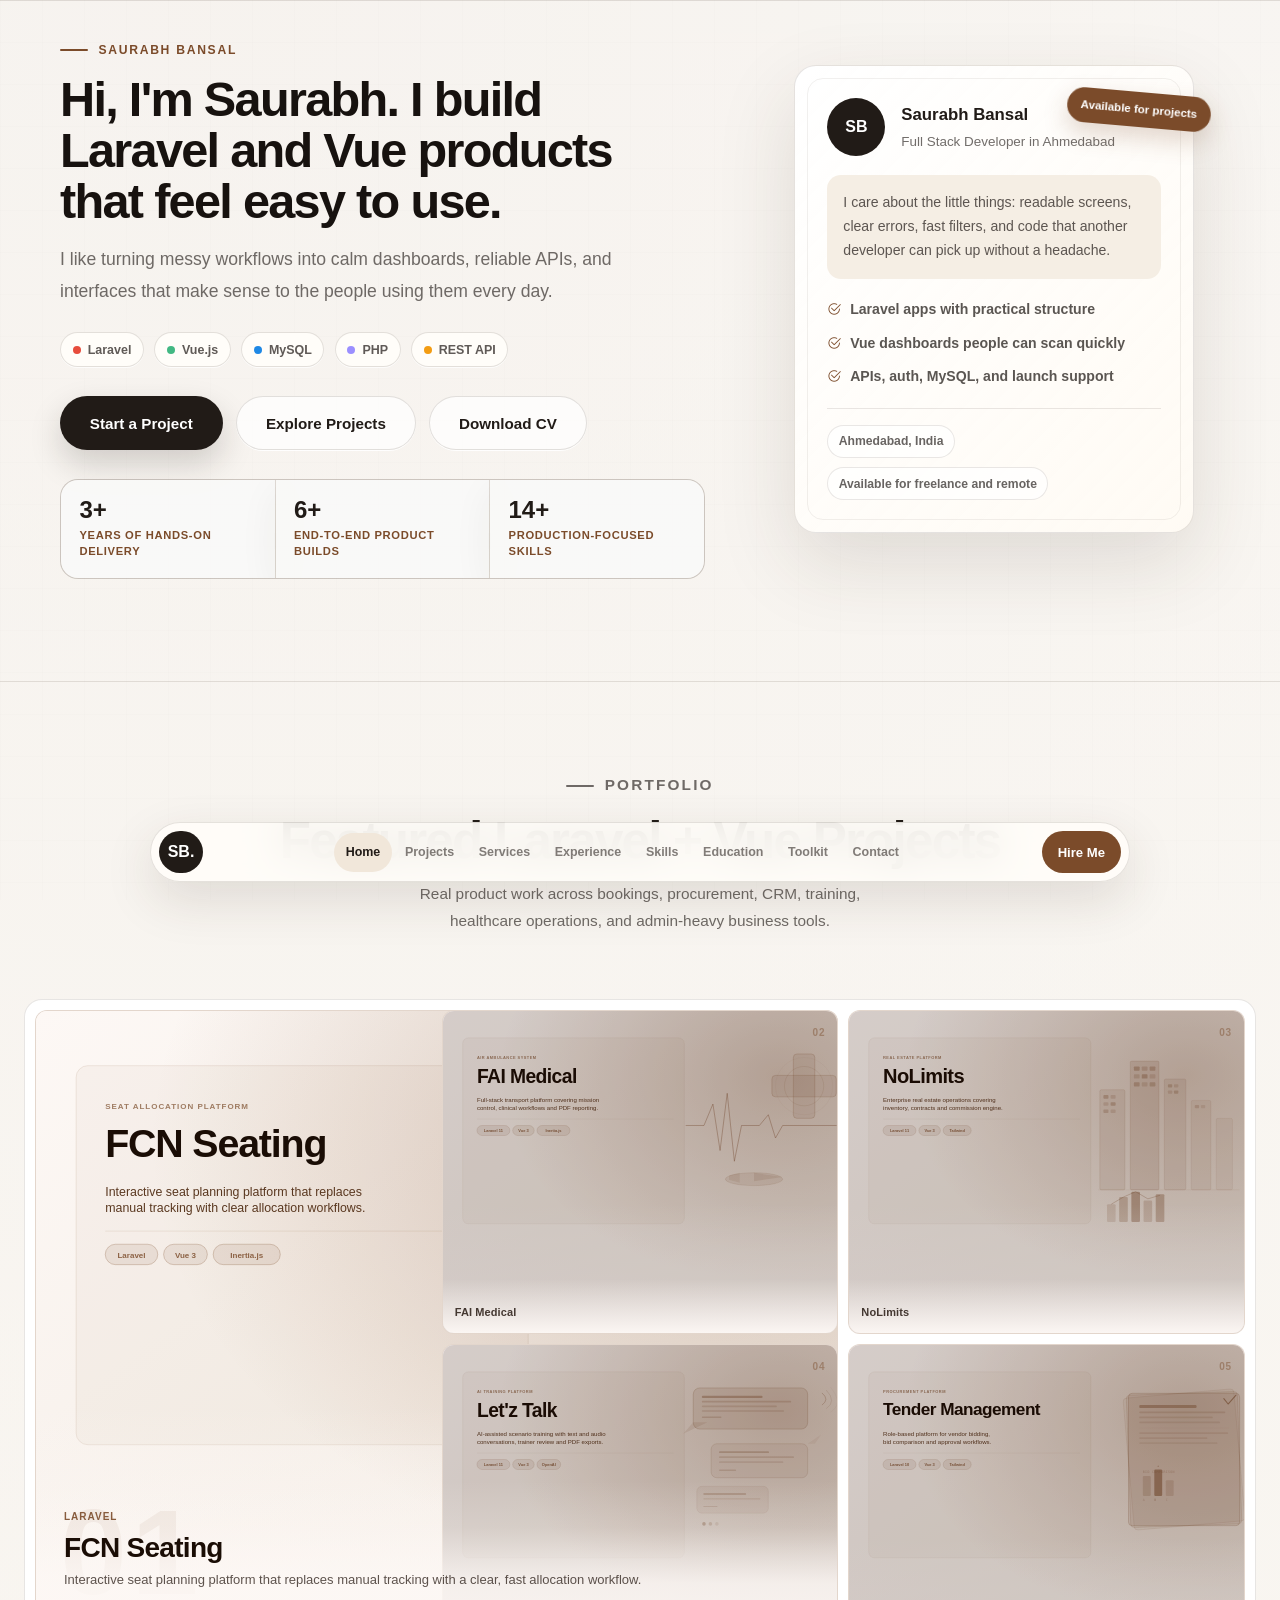
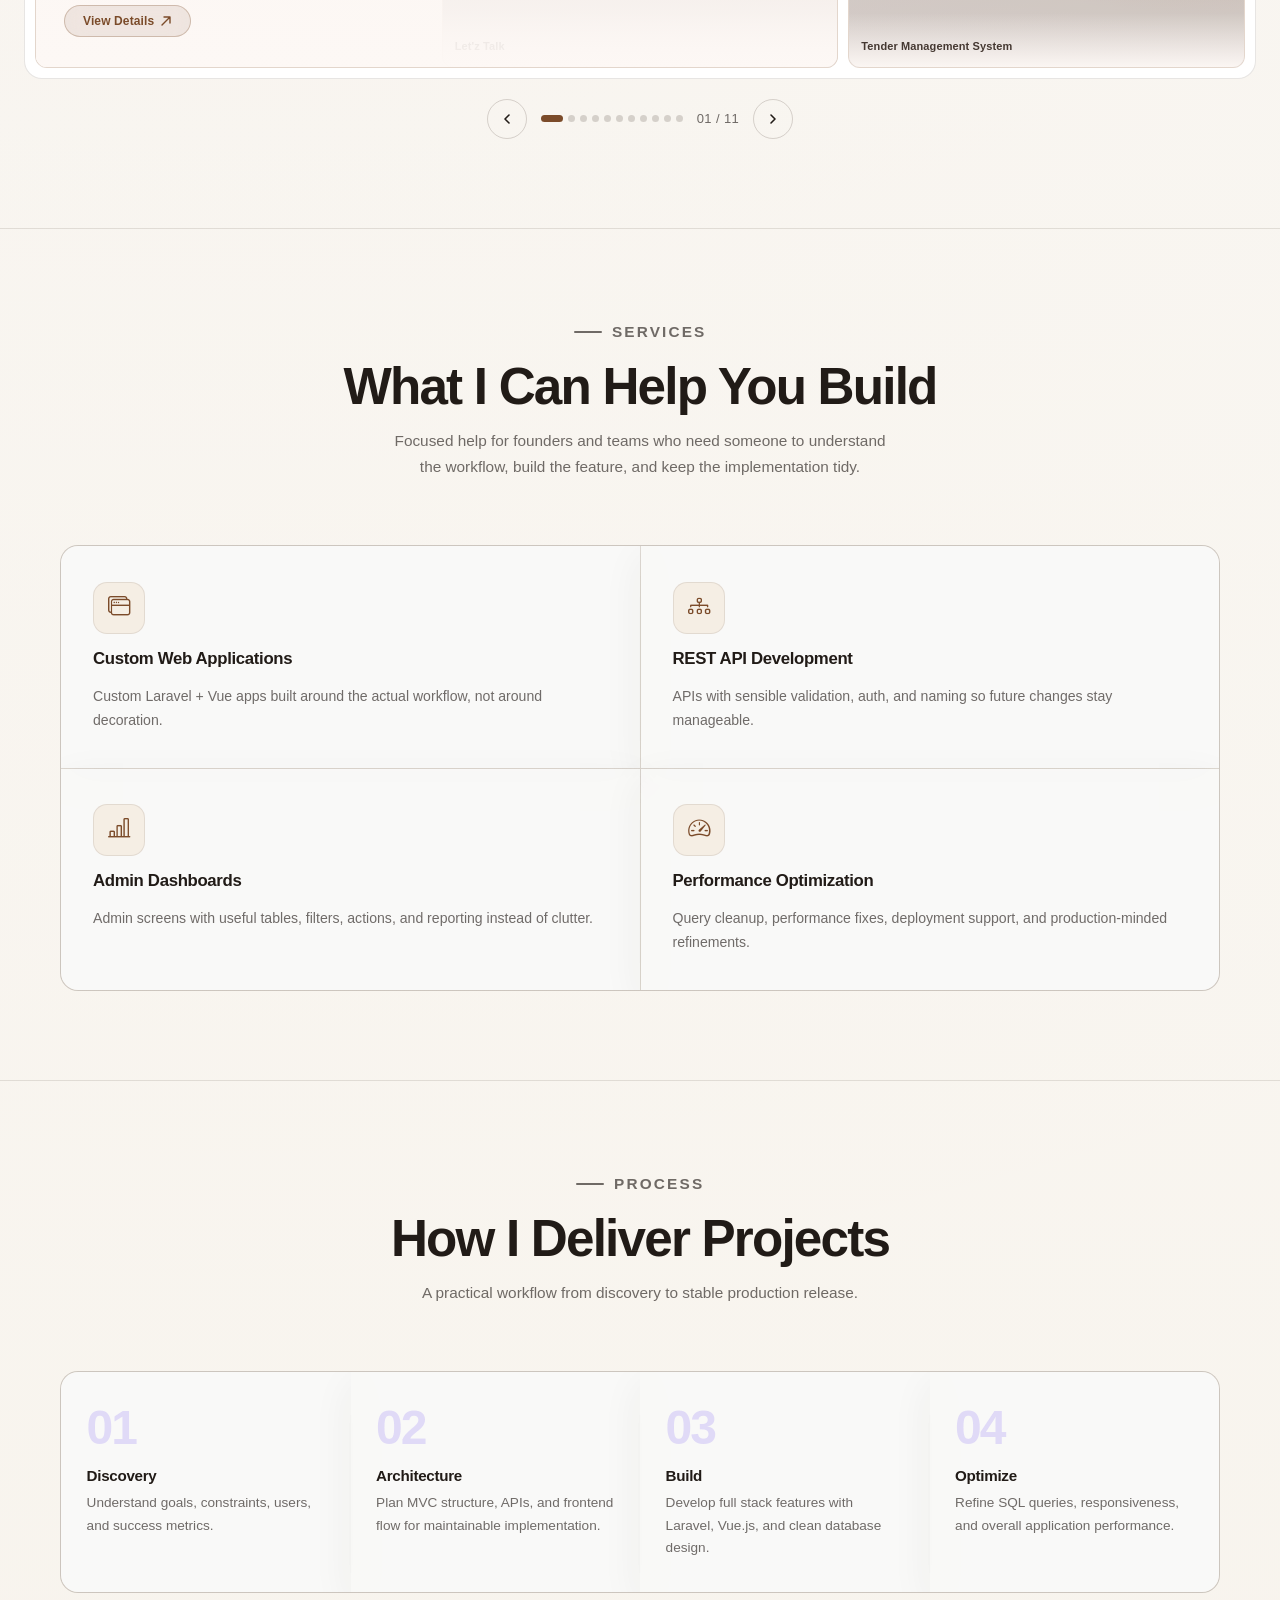
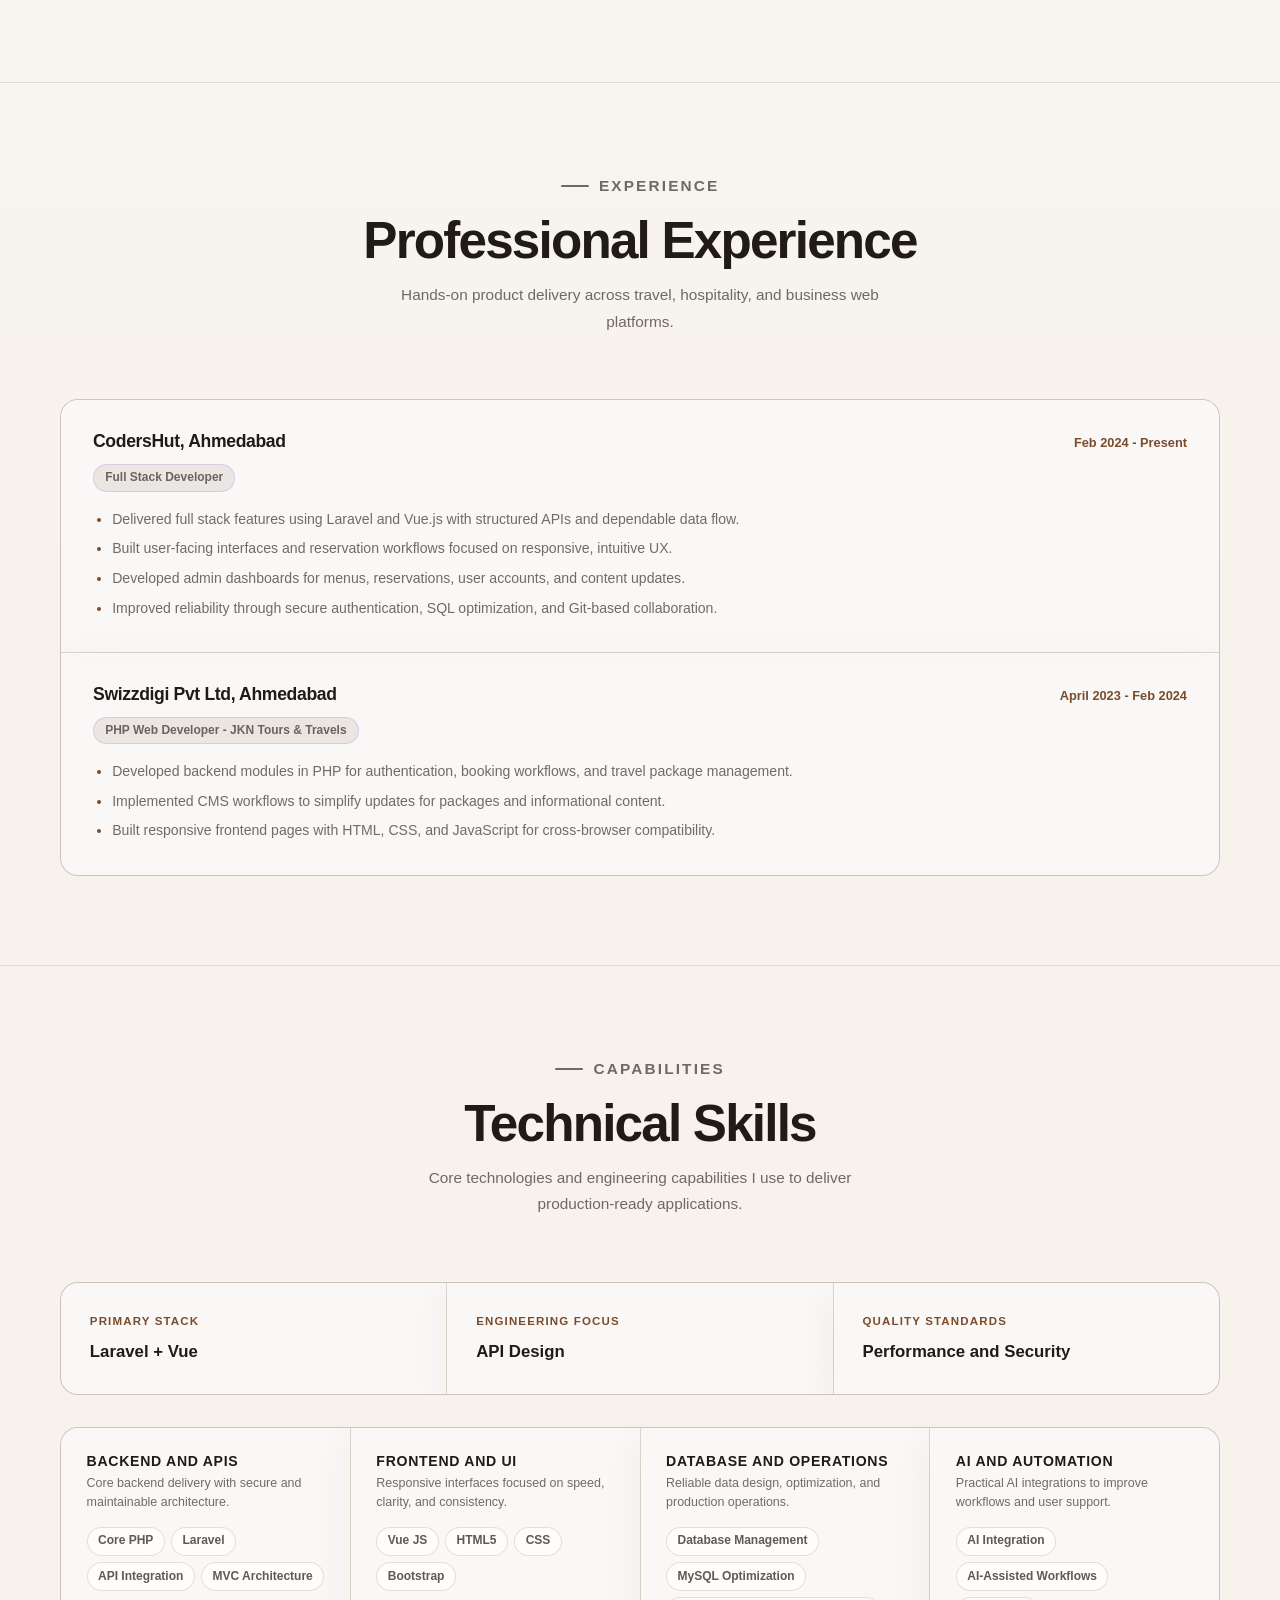
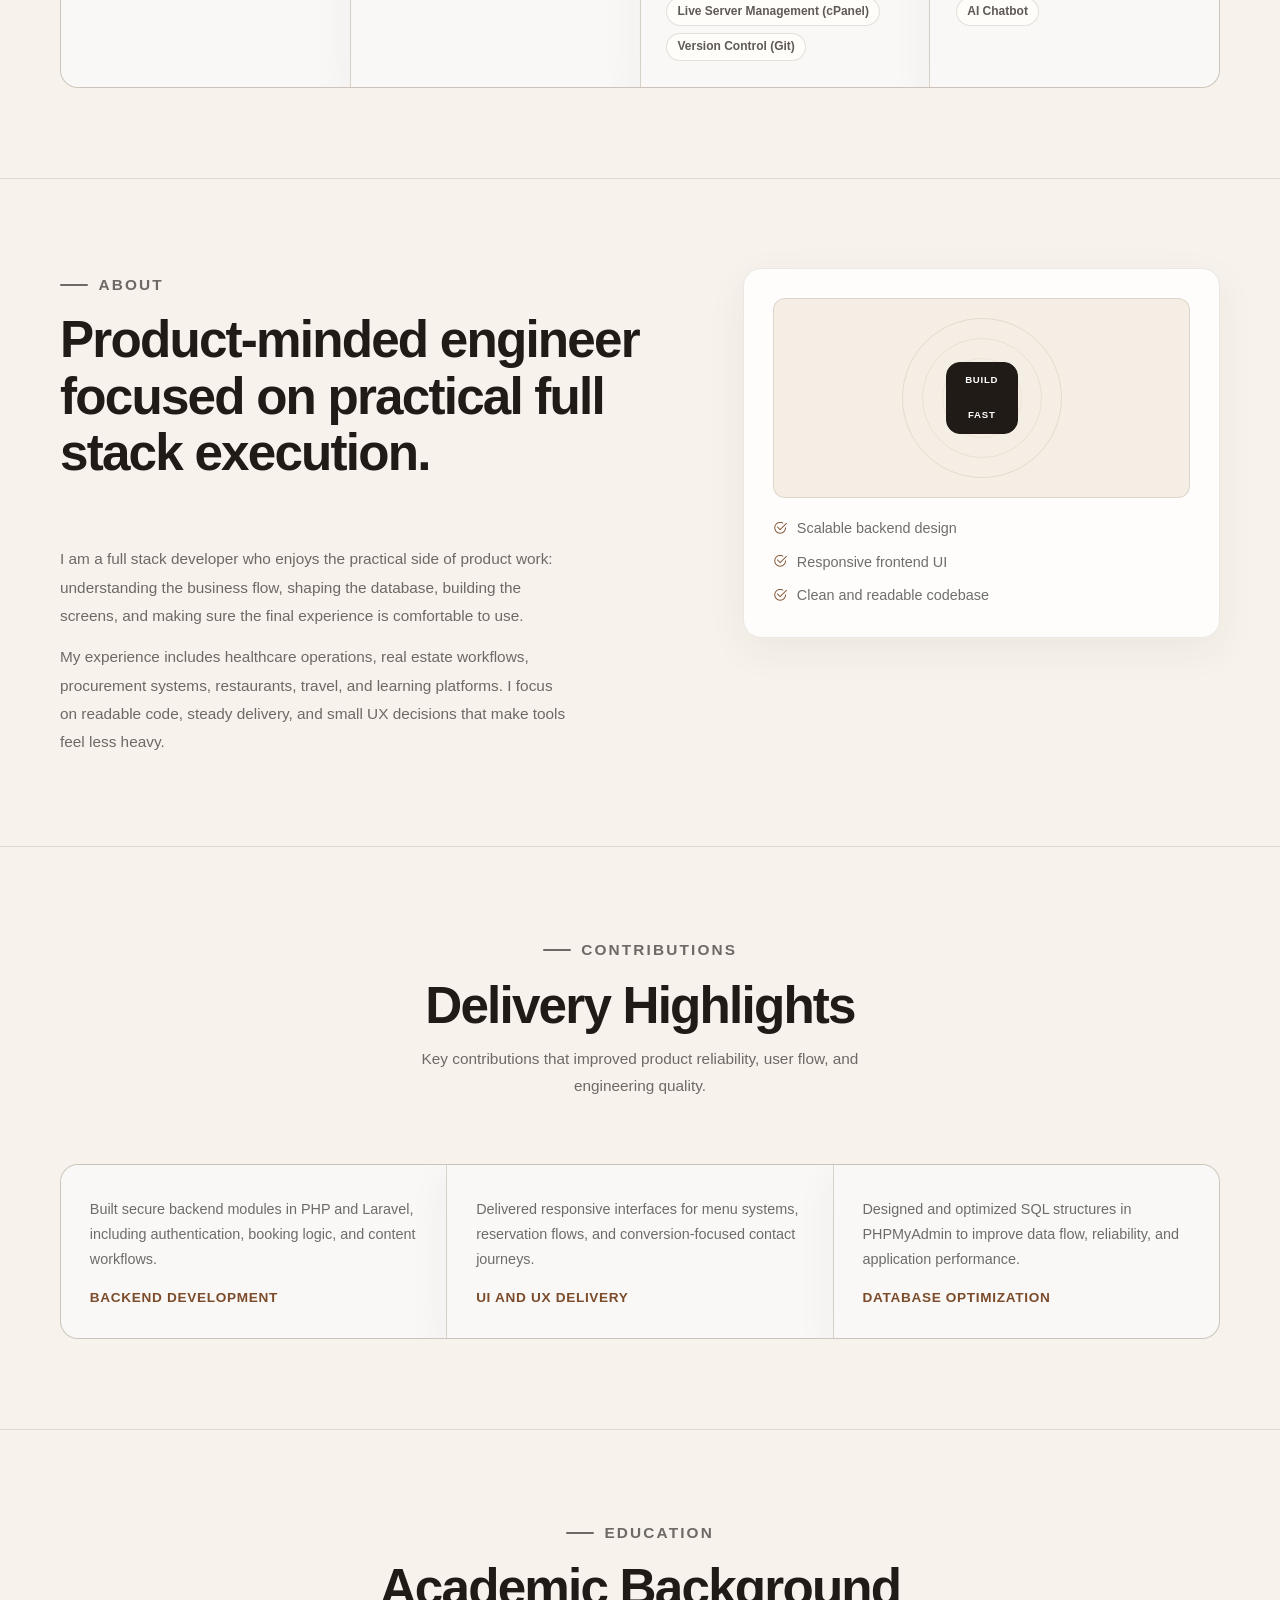
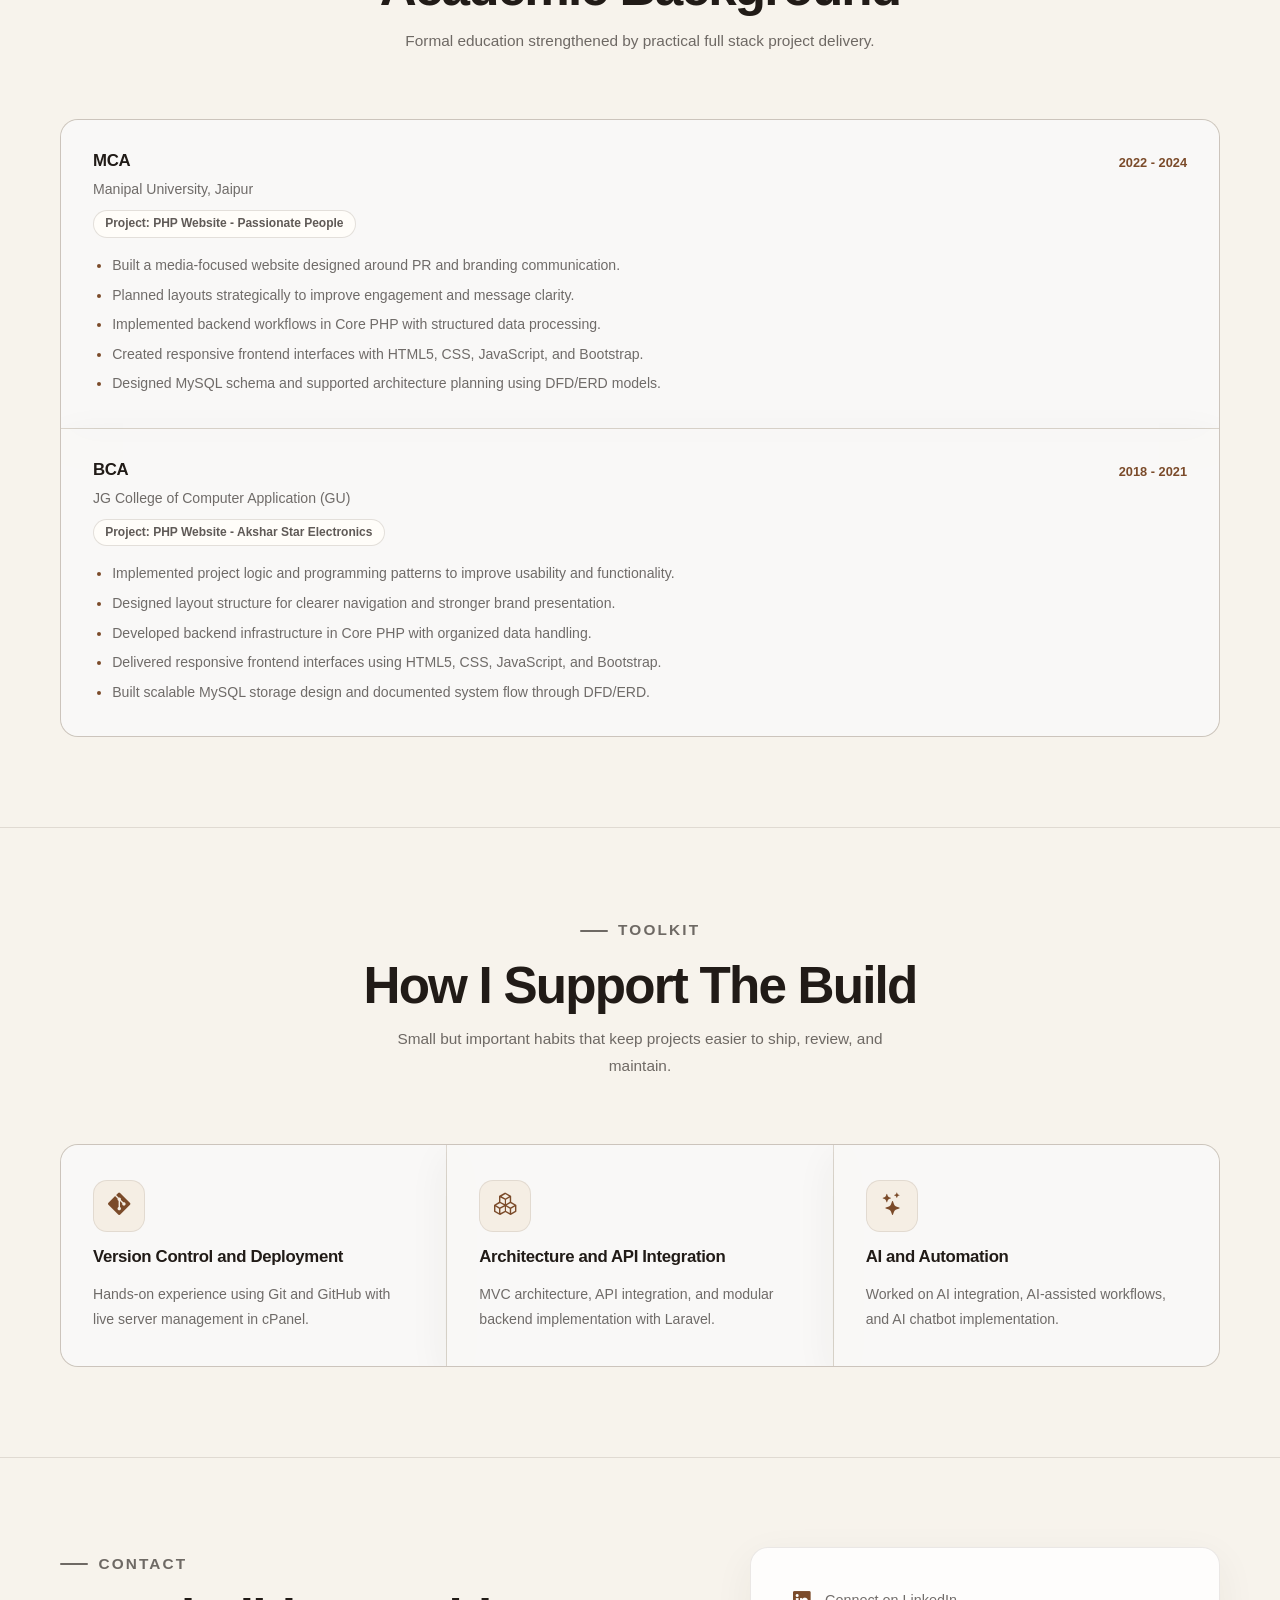
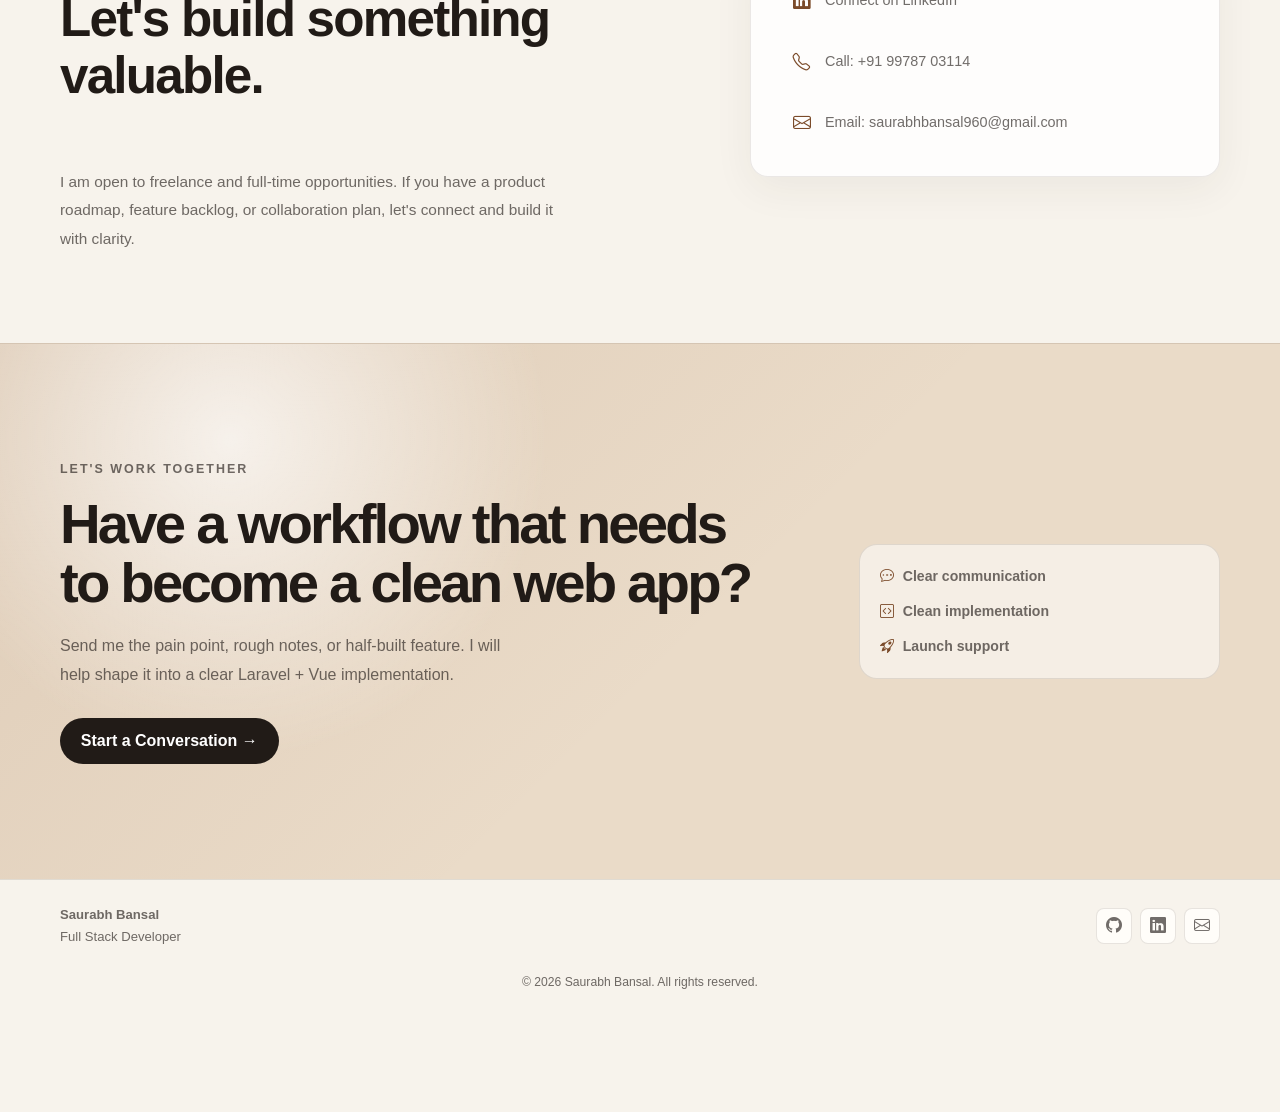
==== commit 0b131c3c: "Modification done" ====
--- a/index.html
+++ b/index.html
@@ -153,11 +153,20 @@
             </p>
           </div>
 
-          <div id="projectsGrid" class="projects-grid"></div>
-
-          <div class="center-wrap">
-            <button id="viewAllProjects" class="btn btn-secondary cursor-pointer" type="button">
-              View More Projects
+          <div class="c-grid" id="cGrid"></div>
+
+          <div class="c-nav-row">
+            <button class="c-nav-btn" id="cPrevBtn" aria-label="Previous project">
+              <svg width="14" height="14" viewBox="0 0 14 14" fill="none" aria-hidden="true">
+                <path d="M9 11L5 7l4-4" stroke="currentColor" stroke-width="1.6" stroke-linecap="round" stroke-linejoin="round"/>
+              </svg>
+            </button>
+            <div class="c-pips" id="cPips"></div>
+            <span class="c-counter" id="cCounter">01 / 11</span>
+            <button class="c-nav-btn" id="cNextBtn" aria-label="Next project">
+              <svg width="14" height="14" viewBox="0 0 14 14" fill="none" aria-hidden="true">
+                <path d="M5 3l4 4-4 4" stroke="currentColor" stroke-width="1.6" stroke-linecap="round" stroke-linejoin="round"/>
+              </svg>
             </button>
           </div>
         </div>
--- a/assets/css/style.css
+++ b/assets/css/style.css
@@ -3379,4 +3379,333 @@
 .hero-profile-card {
     width: 100%;
     max-width: 400px;
+}
+
+/* ════════════════════════════════════════════════════
+   PROJECT CAROUSEL
+   ════════════════════════════════════════════════════ */
+.c-grid {
+    display: grid;
+    grid-template-columns: 1fr 1fr 1fr;
+    grid-template-rows: clamp(220px, 36vh, 400px) clamp(220px, 36vh, 400px);
+    gap: 10px;
+    background: var(--bg-2);
+    border-radius: var(--radius-lg);
+    padding: 10px;
+    border: 1px solid var(--border);
+    width: calc(100vw - 3rem);
+    max-width: calc(100vw - 3rem);
+    margin-left: calc(50% - 50vw + 1.5rem);
+}
+
+.c-cell {
+    border-radius: var(--radius);
+    overflow: hidden;
+    cursor: pointer;
+    position: relative;
+    transition: transform 0.25s cubic-bezier(0.34, 1.3, 0.64, 1), filter 0.3s ease;
+    -webkit-tap-highlight-color: transparent;
+    background: var(--bg-3);
+    border: 1px solid rgba(123, 75, 42, 0.2);
+}
+
+.c-cell:not(.active):hover {
+    transform: scale(1.04);
+    filter: brightness(1.2);
+}
+
+.c-cell.active {
+    grid-column: 1 / 3;
+    grid-row: 1 / 3;
+    cursor: default;
+}
+
+/* SVG / image fill for every cell */
+.c-cell-img {
+    position: absolute;
+    inset: 0;
+    width: 100%;
+    height: 100%;
+    object-fit: cover;
+    object-position: left center;
+    display: block;
+    pointer-events: none;
+    user-select: none;
+}
+
+/* Gradient overlay — active cell — keeps bottom readable */
+.c-cell-cover {
+    position: absolute;
+    inset: 0;
+    background: linear-gradient(
+        to top,
+        rgba(0, 0, 0, 0.92) 0%,
+        rgba(0, 0, 0, 0.55) 38%,
+        rgba(0, 0, 0, 0.12) 65%,
+        transparent 100%
+    );
+    pointer-events: none;
+}
+
+/* Dark tint overlay for thumbnails */
+.c-thumb-overlay {
+    position: absolute;
+    inset: 0;
+    background: rgba(30, 10, 0, 0.18);
+    transition: background 0.25s;
+    pointer-events: none;
+}
+
+.c-cell:not(.active):hover .c-thumb-overlay {
+    background: rgba(30, 10, 0, 0.08);
+}
+
+/* Project number badge */
+.c-num {
+    position: absolute;
+    bottom: 14px;
+    left: 16px;
+    font-size: 13px;
+    font-weight: 800;
+    letter-spacing: 0.04em;
+    color: rgba(123, 75, 42, 0.22);
+    transition: font-size 0.5s cubic-bezier(0.77, 0, 0.18, 1), color 0.3s;
+    pointer-events: none;
+    user-select: none;
+    z-index: 3;
+}
+
+.c-cell.active .c-num {
+    font-size: clamp(72px, 10vw, 120px);
+    color: rgba(123, 75, 42, 0.08);
+    bottom: 16px;
+    left: 24px;
+    z-index: 2;
+}
+
+/* Active overlay — gradient is baked in here so it works over both PNGs and solid-color cells */
+.c-info {
+    position: absolute;
+    bottom: 0;
+    left: 0;
+    right: 0;
+    padding: 28px 28px 30px;
+    background: linear-gradient(
+        to top,
+        rgba(253, 248, 245, 0.97) 0%,
+        rgba(253, 248, 245, 0.82) 45%,
+        rgba(253, 248, 245, 0.2) 75%,
+        transparent 100%
+    );
+    opacity: 0;
+    transform: translateY(8px);
+    transition: opacity 0.4s 0.12s, transform 0.4s 0.12s cubic-bezier(0.77, 0, 0.18, 1);
+    pointer-events: none;
+    z-index: 4;
+}
+
+.c-cell.active .c-info {
+    opacity: 1;
+    transform: translateY(0);
+    pointer-events: auto;
+}
+
+.c-info-cat {
+    font-size: 10px;
+    font-weight: 700;
+    letter-spacing: 0.1em;
+    text-transform: uppercase;
+    color: rgba(123, 75, 42, 0.9);
+    margin-bottom: 7px;
+}
+
+.c-info-title {
+    font-size: clamp(18px, 2.4vw, 28px);
+    font-weight: 800;
+    color: #1a0d05;
+    line-height: 1.15;
+    letter-spacing: -0.025em;
+}
+
+.c-info-sub {
+    font-size: 13px;
+    color: rgba(26, 13, 5, 0.7);
+    margin-top: 6px;
+    line-height: 1.55;
+    display: -webkit-box;
+    -webkit-line-clamp: 2;
+    -webkit-box-orient: vertical;
+    overflow: hidden;
+}
+
+.c-open-btn {
+    display: inline-flex;
+    align-items: center;
+    gap: 6px;
+    margin-top: 14px;
+    padding: 8px 18px;
+    border-radius: 30px;
+    background: rgba(123, 75, 42, 0.1);
+    border: 1px solid rgba(123, 75, 42, 0.28);
+    color: #7b4b2a;
+    font-size: 12px;
+    font-weight: 600;
+    letter-spacing: 0.01em;
+    cursor: pointer;
+    transition: background 0.2s, transform 0.15s;
+    backdrop-filter: blur(10px);
+    -webkit-backdrop-filter: blur(10px);
+}
+
+.c-open-btn:hover {
+    background: rgba(123, 75, 42, 0.18);
+    transform: translateY(-2px);
+}
+
+/* Thumbnail label */
+.c-thumb-label {
+    position: absolute;
+    bottom: 0;
+    left: 0;
+    right: 0;
+    padding: 24px 12px 11px;
+    background: linear-gradient(to top, rgba(253, 248, 245, 0.95) 0%, transparent 100%);
+    font-size: 11px;
+    font-weight: 700;
+    color: rgba(26, 13, 5, 0.8);
+    white-space: nowrap;
+    overflow: hidden;
+    text-overflow: ellipsis;
+    pointer-events: none;
+    letter-spacing: 0.01em;
+    z-index: 3;
+}
+
+.c-thumb-num {
+    position: absolute;
+    top: 14px;
+    right: 12px;
+    font-size: 10px;
+    font-weight: 800;
+    color: rgba(123, 75, 42, 0.45);
+    pointer-events: none;
+    letter-spacing: 0.08em;
+    z-index: 3;
+}
+
+/* Colour strip on top of thumbnail */
+.c-thumb-strip {
+    position: absolute;
+    top: 0;
+    left: 0;
+    right: 0;
+    height: 3px;
+    border-radius: var(--radius) var(--radius) 0 0;
+    z-index: 4;
+}
+
+/* Navigation row */
+.c-nav-row {
+    display: flex;
+    align-items: center;
+    justify-content: center;
+    gap: 14px;
+    margin-top: 20px;
+}
+
+.c-nav-btn {
+    width: 40px;
+    height: 40px;
+    border-radius: 50%;
+    border: 1px solid var(--border-2);
+    background: transparent;
+    color: var(--text);
+    cursor: pointer;
+    display: flex;
+    align-items: center;
+    justify-content: center;
+    transition: background 0.15s, transform 0.1s, border-color 0.15s;
+    flex-shrink: 0;
+}
+
+.c-nav-btn:hover {
+    background: var(--bg-3);
+    border-color: rgba(255, 255, 255, 0.25);
+}
+
+.c-nav-btn:active {
+    transform: scale(0.9);
+}
+
+.c-pips {
+    display: flex;
+    gap: 5px;
+    align-items: center;
+    flex-wrap: wrap;
+    justify-content: center;
+    max-width: 280px;
+}
+
+.c-pip {
+    width: 7px;
+    height: 7px;
+    border-radius: 50%;
+    background: var(--border-2);
+    cursor: pointer;
+    transition: all 0.35s cubic-bezier(0.77, 0, 0.18, 1);
+    flex-shrink: 0;
+}
+
+.c-pip.on {
+    width: 22px;
+    border-radius: 10px;
+    background: var(--accent);
+}
+
+.c-counter {
+    font-size: 13px;
+    color: var(--muted);
+    font-variant-numeric: tabular-nums;
+    letter-spacing: 0.03em;
+    flex-shrink: 0;
+}
+
+/* ── Carousel responsive ── */
+@media (max-width: 640px) {
+    .c-grid {
+        grid-template-columns: 1fr 1fr;
+        grid-template-rows: clamp(180px, 48vw, 260px) clamp(110px, 28vw, 150px) clamp(110px, 28vw, 150px);
+    }
+
+    .c-cell.active {
+        grid-column: 1 / 3 !important;
+        grid-row: 1 / 2 !important;
+    }
+
+    .c-cell:not(.active) {
+        grid-column: auto !important;
+        grid-row: auto !important;
+    }
+
+    .c-cell-img {
+        object-position: left center;
+    }
+
+    .c-info-cat {
+        font-size: 9px;
+        margin-bottom: 4px;
+    }
+
+    .c-info-title {
+        font-size: 16px;
+    }
+
+    .c-info-sub {
+        font-size: 12px;
+        -webkit-line-clamp: 1;
+    }
+
+    .c-info {
+        padding: 20px 16px 16px;
+    }
 }
